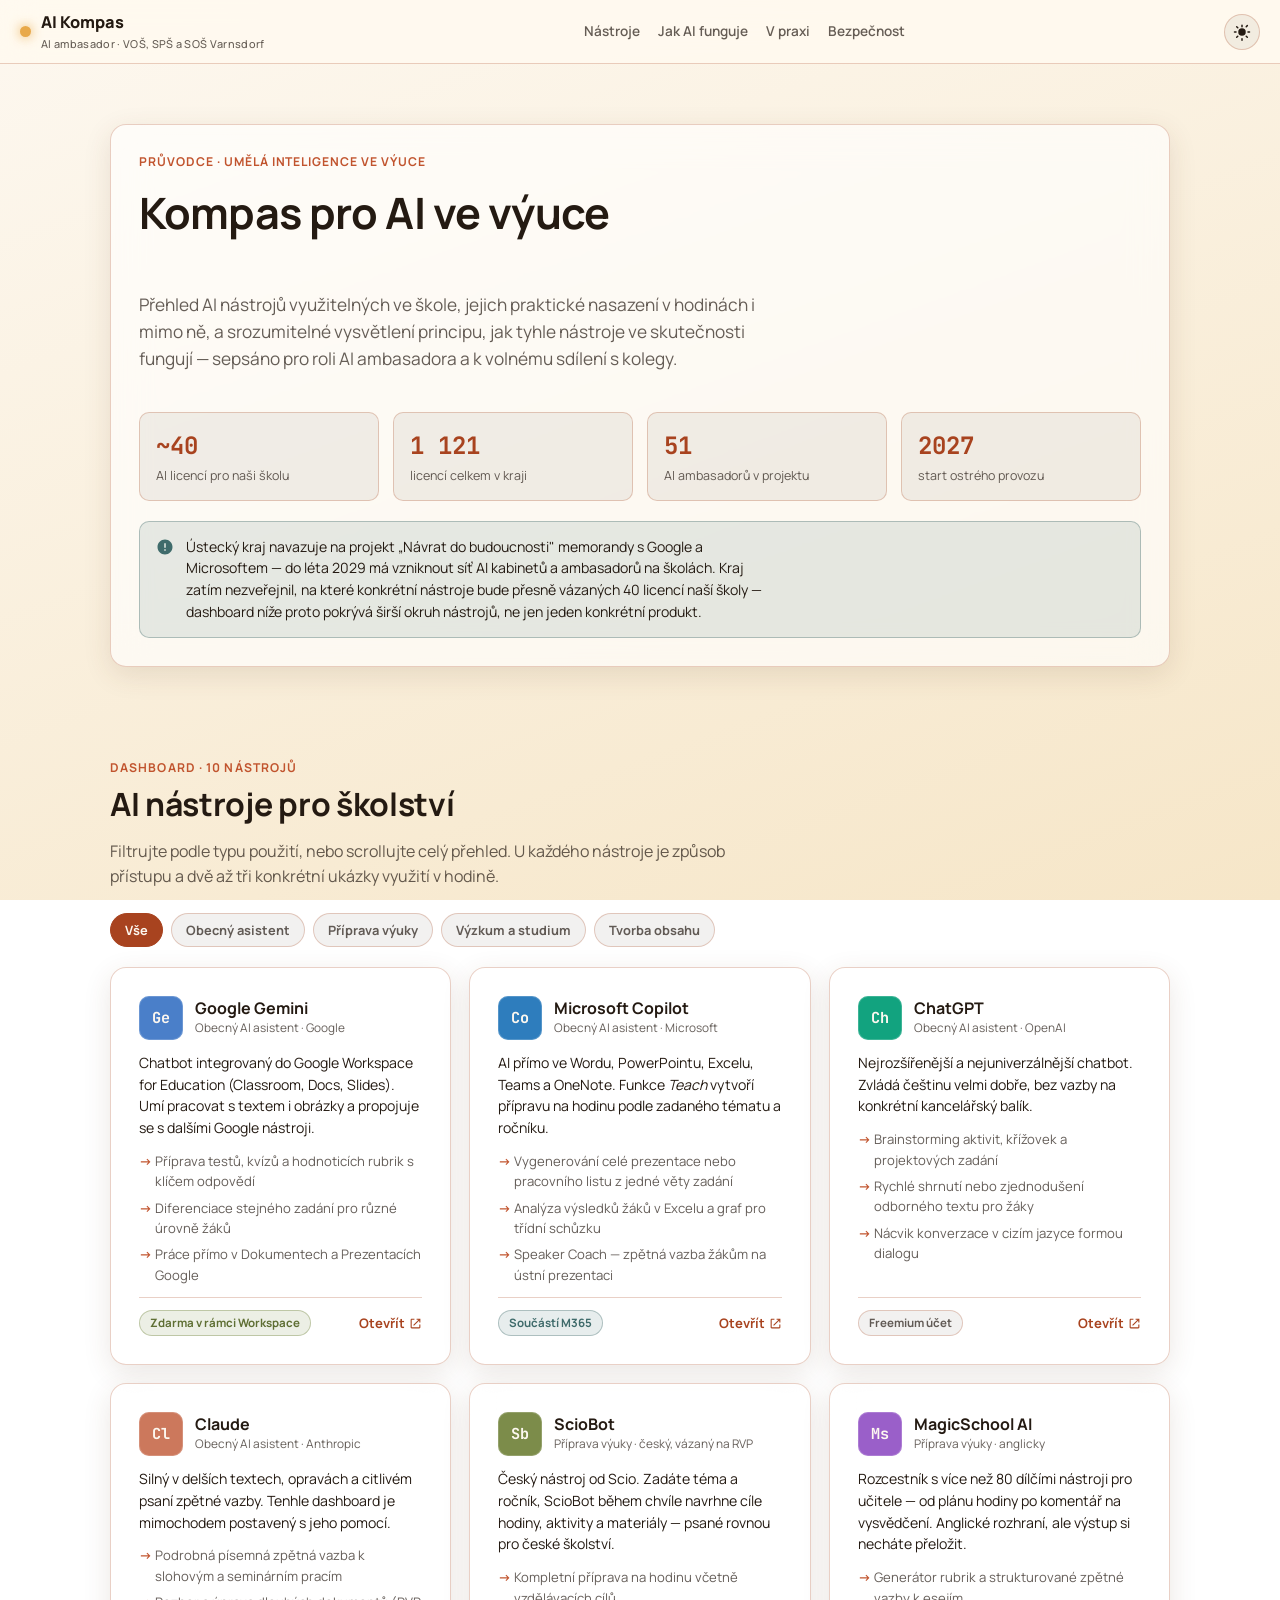
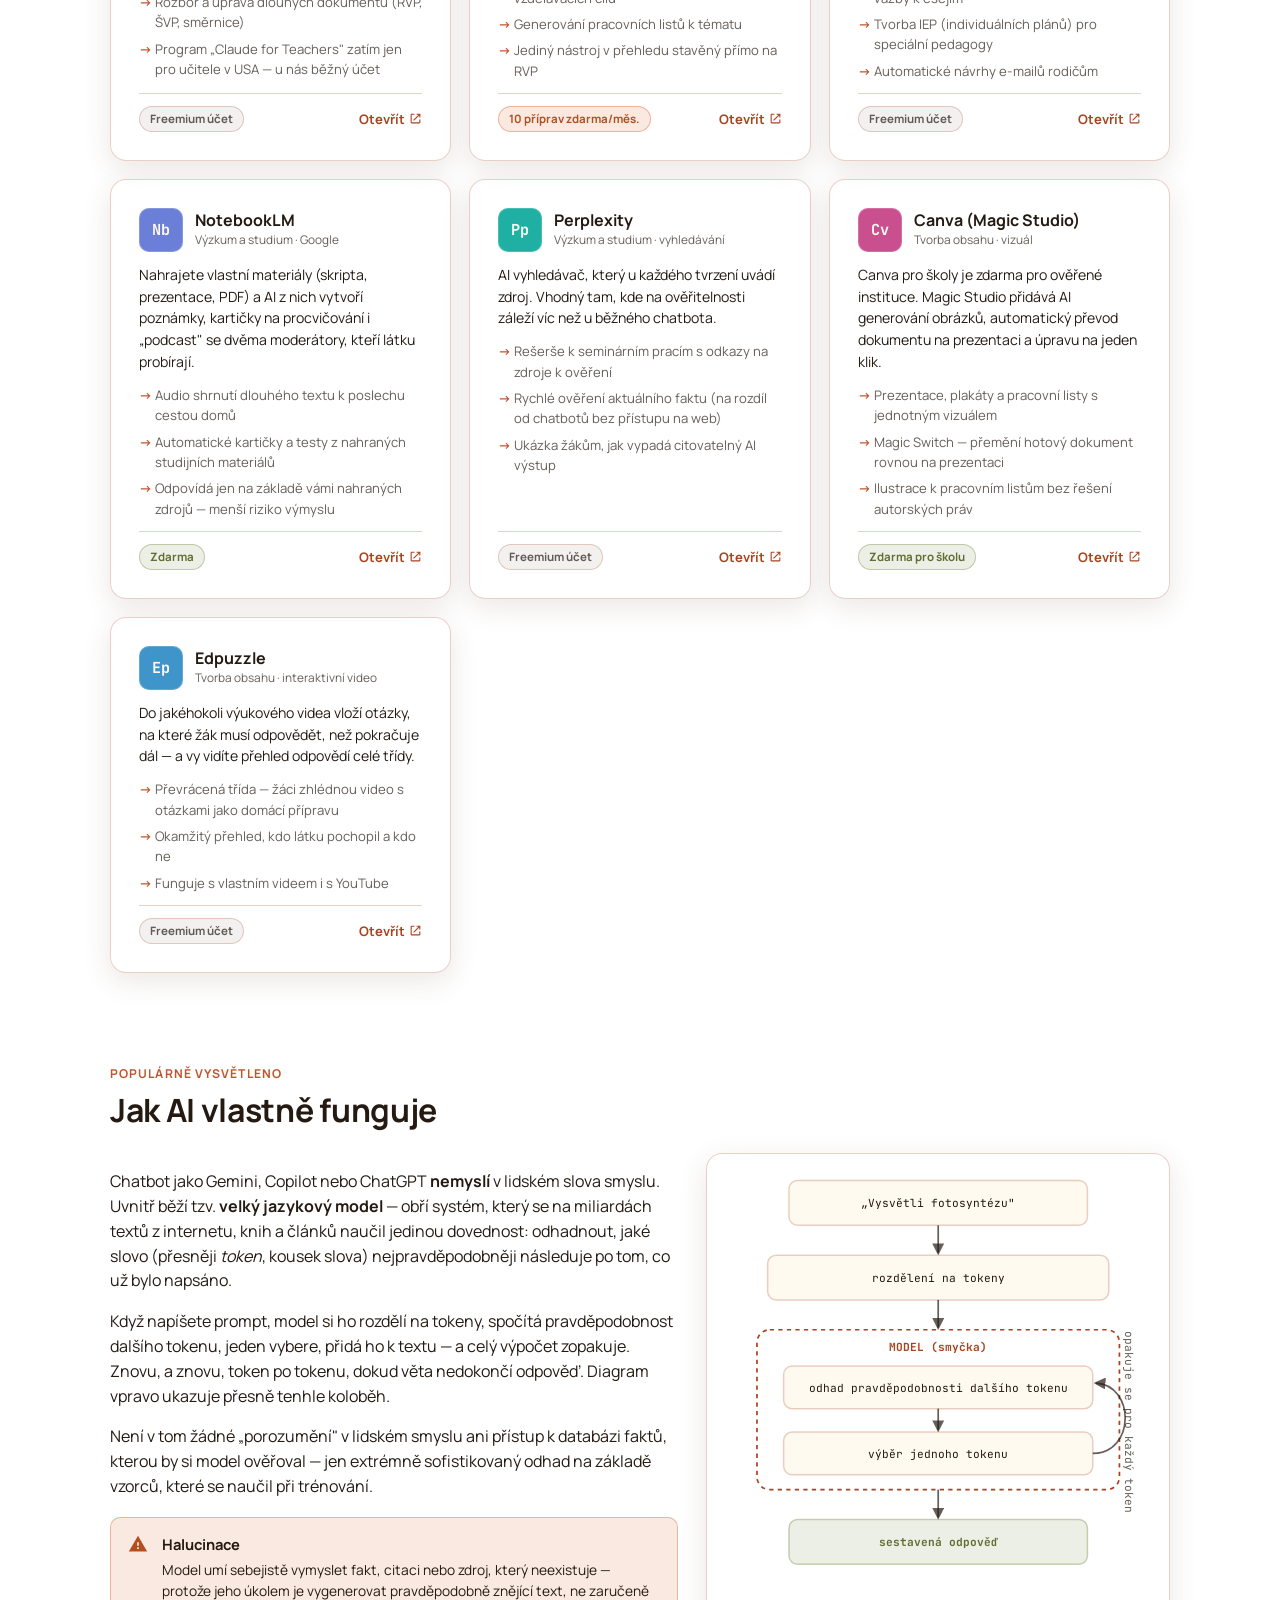
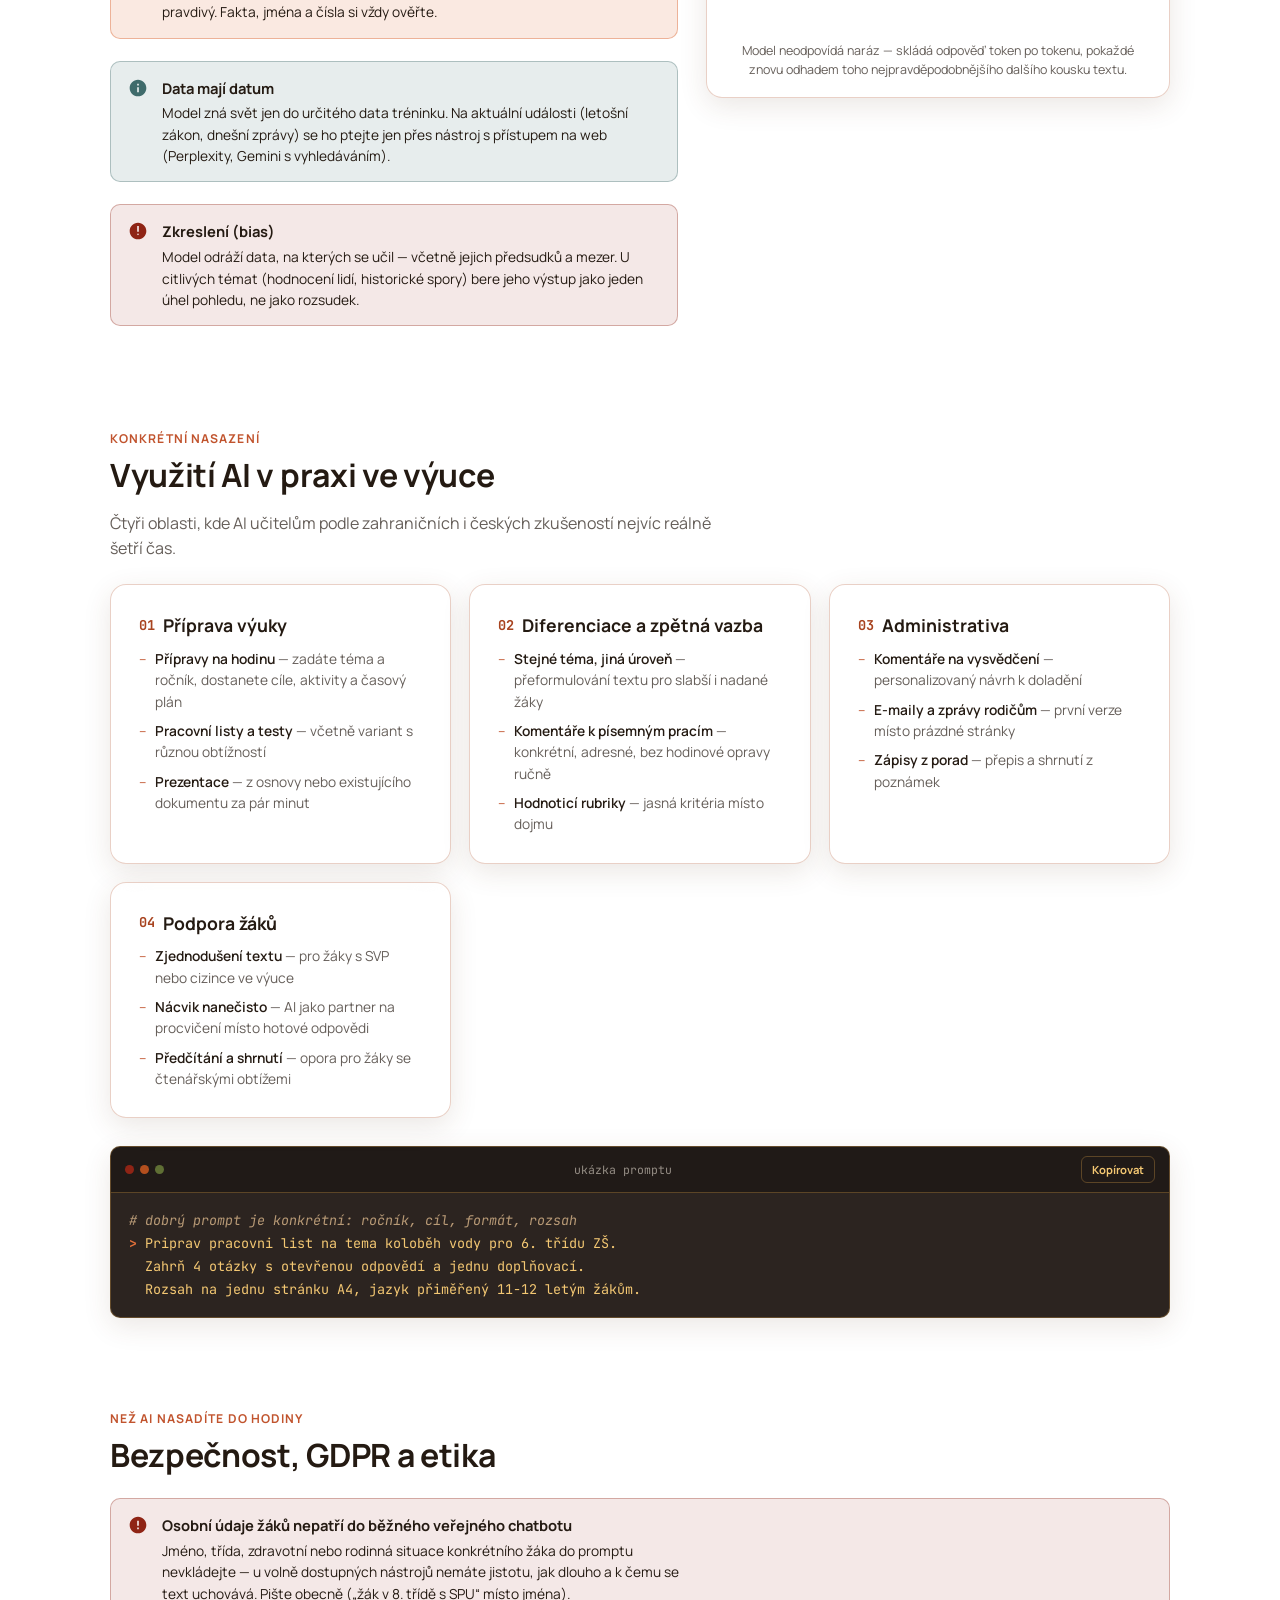
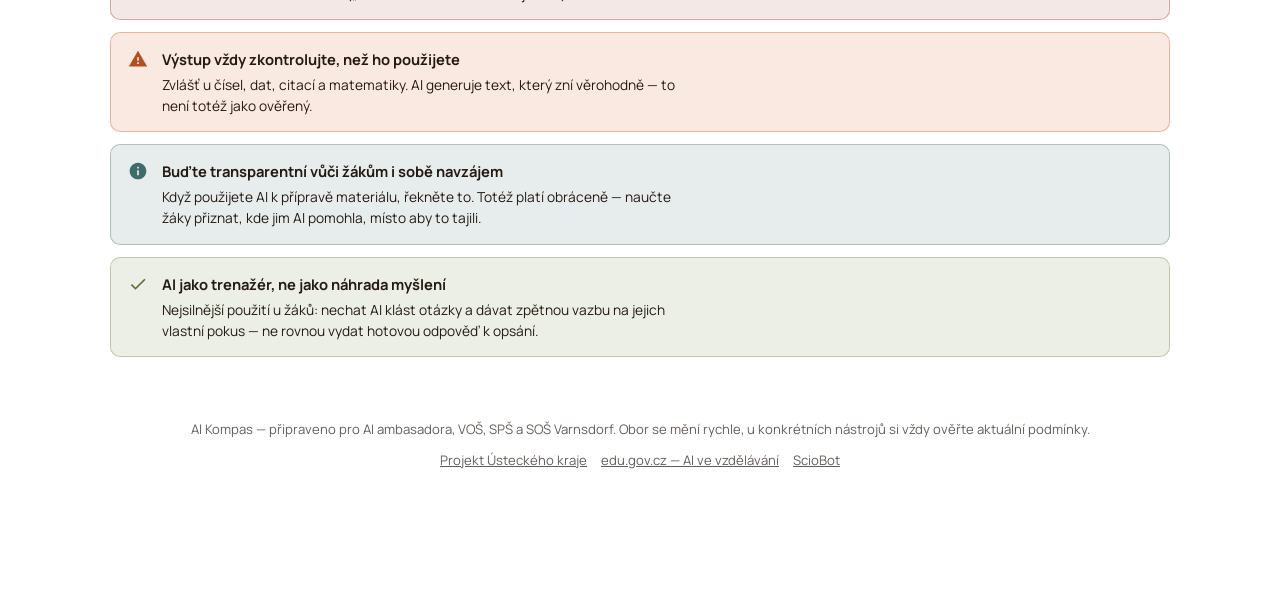
==== index.html @ 98c64bbb "Druhá verze" ====
<!DOCTYPE html>
<html lang="cs">
<head>
<meta charset="UTF-8">
<meta name="viewport" content="width=device-width, initial-scale=1.0, viewport-fit=cover">
<title>AI Kompas</title>
<link rel="preconnect" href="https://fonts.googleapis.com">
<link rel="preconnect" href="https://fonts.gstatic.com" crossorigin>
<link href="https://fonts.googleapis.com/css2?family=Manrope:wght@400;500;600;700;800&family=JetBrains+Mono:wght@400;500;600;700&display=swap" rel="stylesheet">
<style>
  /* ============ TOKENS ============ */
  :root {
    color-scheme: light;

    /* podzimní akcenty – stejné v obou režimech */
    --amber-1: #e8a94a;
    --amber-2: #f4c873;
    --rust-1: #c1542e;
    --rust-2: #e2703a;
    --moss-1: #7c8c4a;
    --moss-2: #9db35c;
    --maroon: #7a3428;

    /* světlý režim (výchozí) */
    --bg-top: #fdf8f0;
    --bg-bottom: #f6e6c8;
    --panel-bg: #ffffffa3;
    --panel-bg-solid: #fffaf0;
    --border-hover: #a8431f40;
    --text: #241a12;
    --muted: #241a12b3;
    --accent: #a8431f;
    --accent-soft: #c1542e;

    --success: #5f6f34;
    --info: #3f6b6b;
    --warning: #b34f1e;
    --danger: #8f2415;

    --success-bg: rgba(124,140,74,0.14); --success-border: rgba(124,140,74,0.4);
    --info-bg: rgba(63,107,107,0.12); --info-border: rgba(63,107,107,0.35);
    --warning-bg: rgba(217,98,43,0.14); --warning-border: rgba(217,98,43,0.4);
    --danger-bg: rgba(143,36,21,0.1); --danger-border: rgba(143,36,21,0.32);

    --button-primary-bg: #7a3f1e;
    --button-primary-hover-bg: #9a4f26;
    --button-secondary-bg: #24140a0f;
    --button-secondary-border: #a8431f40;

    --code-bg: #1b120e;
    --code-panel-bg: #1b120eeb;
    --code-text: #f4c873;
    --code-comment: #b89a76;
    --code-string: #b6d17f;
    --code-keyword: #f0885a;
    --code-border: #e8a94a4d;

    --font-ui: 'Manrope', sans-serif;
    --font-mono: 'JetBrains Mono', monospace;

    --r-sm: 6px; --r-md: 10px; --r-lg: 16px; --r-full: 9999px;
    --topbar-h: 64px;
    --shadow: 0 8px 28px rgba(90,60,30,0.12);
  }

  /* tmavý režim podle systému, dokud uživatel výslovně nezvolí světlý */
  @media (prefers-color-scheme: dark) {
    :root:not([data-theme="light"]) {
      color-scheme: dark;
      --bg-top: #1b120e; --bg-bottom: #3a2216;
      --panel-bg: #140d0973; --panel-bg-solid: #1f150f;
      --border-hover: #e8a94a40;
      --text: #f5ece0; --muted: #f5ece08c;
      --accent: #e8a94a; --accent-soft: #f4c873;

      --success: #9db35c; --info: #7fb3b3; --warning: #e2703a; --danger: #e0705c;
      --success-bg: rgba(157,179,92,0.15); --success-border: rgba(157,179,92,0.35);
      --info-bg: rgba(91,138,138,0.15); --info-border: rgba(91,138,138,0.35);
      --warning-bg: rgba(217,98,43,0.15); --warning-border: rgba(217,98,43,0.35);
      --danger-bg: rgba(179,49,28,0.15); --danger-border: rgba(179,49,28,0.35);

      --button-primary-bg: #7a3f1e; --button-primary-hover-bg: #9a4f26;
      --button-secondary-bg: #ffffff14; --button-secondary-border: #e8a94a40;

      --code-bg: #0d0906; --code-panel-bg: #0d0906cc;
      --code-text: #e8a94a; --code-comment: #8a6f52; --code-string: #9db35c;
      --code-keyword: #e2703a; --code-border: #e8a94a33;
      --shadow: 0 8px 32px rgba(13,9,6,0.5);
    }
  }

  /* ruční přepnutí vždy vyhraje nad systémem */
  :root[data-theme="dark"] {
    color-scheme: dark;
    --bg-top: #1b120e; --bg-bottom: #3a2216;
    --panel-bg: #140d0973; --panel-bg-solid: #1f150f;
    --border-hover: #e8a94a40;
    --text: #f5ece0; --muted: #f5ece08c;
    --accent: #e8a94a; --accent-soft: #f4c873;

    --success: #9db35c; --info: #7fb3b3; --warning: #e2703a; --danger: #e0705c;
    --success-bg: rgba(157,179,92,0.15); --success-border: rgba(157,179,92,0.35);
    --info-bg: rgba(91,138,138,0.15); --info-border: rgba(91,138,138,0.35);
    --warning-bg: rgba(217,98,43,0.15); --warning-border: rgba(217,98,43,0.35);
    --danger-bg: rgba(179,49,28,0.15); --danger-border: rgba(179,49,28,0.35);

    --button-primary-bg: #7a3f1e; --button-primary-hover-bg: #9a4f26;
    --button-secondary-bg: #ffffff14; --button-secondary-border: #e8a94a40;

    --code-bg: #0d0906; --code-panel-bg: #0d0906cc;
    --code-text: #e8a94a; --code-comment: #8a6f52; --code-string: #9db35c;
    --code-keyword: #e2703a; --code-border: #e8a94a33;
    --shadow: 0 8px 32px rgba(13,9,6,0.5);
  }
  :root[data-theme="light"] {
    color-scheme: light;
    --bg-top: #fdf8f0; --bg-bottom: #f6e6c8;
    --panel-bg: #ffffffa3; --panel-bg-solid: #fffaf0;
    --border-hover: #a8431f40;
    --text: #241a12; --muted: #241a12b3;
    --accent: #a8431f; --accent-soft: #c1542e;
    --success: #5f6f34; --info: #3f6b6b; --warning: #b34f1e; --danger: #8f2415;
    --success-bg: rgba(124,140,74,0.14); --success-border: rgba(124,140,74,0.4);
    --info-bg: rgba(63,107,107,0.12); --info-border: rgba(63,107,107,0.35);
    --warning-bg: rgba(217,98,43,0.14); --warning-border: rgba(217,98,43,0.4);
    --danger-bg: rgba(143,36,21,0.1); --danger-border: rgba(143,36,21,0.32);
    --button-secondary-bg: #24140a0f; --button-secondary-border: #a8431f40;
    --shadow: 0 8px 28px rgba(90,60,30,0.12);
  }

  /* ============ BASE ============ */
  * { box-sizing: border-box; }
  html { scroll-behavior: smooth; scroll-padding-top: calc(var(--topbar-h) + 14px); }
  body {
    margin: 0;
    font-family: var(--font-ui);
    color: var(--text);
    background: linear-gradient(160deg, var(--bg-top) 0%, var(--bg-bottom) 100%) fixed;
    line-height: 1.55;
    -webkit-font-smoothing: antialiased;
  }
  @media (prefers-reduced-motion: reduce) { html { scroll-behavior: auto; } * { transition: none !important; animation: none !important; } }

  a { color: var(--accent); }
  ::selection { background: var(--amber-1); color: #1b120e; }
  h1,h2,h3,h4,h5,h6 { font-family: var(--font-ui); margin: 0 0 0.5em; font-weight: 700; text-wrap: balance; }
  h1 { font-size: clamp(1.9rem, 1.5rem + 1.8vw, 2.7rem); letter-spacing: -0.02em; line-height: 1.15; }
  h2 { font-size: clamp(1.5rem, 1.3rem + 0.9vw, 2rem); letter-spacing: -0.01em; line-height: 1.2; }
  h3 { font-size: 1.3rem; font-weight: 600; line-height: 1.35; }
  h4 { font-size: 1.1rem; font-weight: 700; line-height: 1.4; }
  h6 { font-size: 0.76rem; font-weight: 700; letter-spacing: 0.09em; text-transform: uppercase; color: var(--accent-soft); margin-bottom: 0.6em; }
  p { color: var(--text); max-width: 66ch; }
  .muted { color: var(--muted); }
  .mono { font-family: var(--font-mono); }

  code, .inline-code {
    font-family: var(--font-mono); background: var(--button-secondary-bg);
    color: var(--accent); padding: 0.15em 0.45em; border-radius: 4px; font-size: 0.9em;
    border: 1px solid var(--border-hover);
  }

  /* ============ TOPBAR ============ */
  .topbar {
    position: sticky; top: env(safe-area-inset-top, 0px); z-index: 100;
    display: flex; align-items: center; justify-content: space-between; gap: 12px;
    height: var(--topbar-h); padding: 0 20px;
    background: var(--panel-bg-solid); background: color-mix(in srgb, var(--panel-bg-solid) 88%, transparent);
    backdrop-filter: blur(16px); -webkit-backdrop-filter: blur(16px);
    border-bottom: 1px solid var(--border-hover);
  }
  .brand { display: flex; align-items: center; gap: 10px; font-weight: 800; font-size: 1.02rem; white-space: nowrap; }
  .brand .dot { width: 11px; height: 11px; border-radius: 50%; background: var(--amber-1); box-shadow: 0 0 12px var(--amber-1); flex-shrink: 0; }
  .brand small { display: block; font-weight: 500; font-size: 0.68rem; color: var(--muted); letter-spacing: 0.03em; }
  .topbar nav { display: flex; gap: 18px; overflow-x: auto; scrollbar-width: none; }
  .topbar nav::-webkit-scrollbar { display: none; }
  .topbar nav a { color: var(--muted); text-decoration: none; font-size: 0.85rem; font-weight: 600; white-space: nowrap; transition: color .15s; }
  .topbar nav a:hover { color: var(--accent); }
  .topbar-right { display: flex; align-items: center; gap: 10px; flex-shrink: 0; }

  .theme-toggle {
    display: flex; align-items: center; justify-content: center;
    width: 36px; height: 36px; border-radius: var(--r-full);
    background: var(--button-secondary-bg); border: 1px solid var(--button-secondary-border);
    cursor: pointer; color: var(--text); flex-shrink: 0;
  }
  .theme-toggle:hover { background: var(--border-hover); }
  .theme-toggle svg { width: 18px; height: 18px; fill: currentColor; }
  .theme-toggle .icon-moon { display: none; }
  :root[data-theme="dark"] .theme-toggle .icon-sun { display: none; }
  :root[data-theme="dark"] .theme-toggle .icon-moon { display: block; }
  @media (prefers-color-scheme: dark) {
    :root:not([data-theme="light"]) .theme-toggle .icon-sun { display: none; }
    :root:not([data-theme="light"]) .theme-toggle .icon-moon { display: block; }
  }

  /* ============ LAYOUT ============ */
  .page { max-width: 1100px; margin: 0 auto; padding: 40px 20px 90px; }
  section { padding-top: 20px; margin-bottom: 72px; scroll-margin-top: calc(var(--topbar-h) + 14px); }
  section:last-of-type { margin-bottom: 32px; }
  .section-header { margin-bottom: 24px; max-width: 62ch; }

  .glass-panel {
    background: var(--panel-bg); backdrop-filter: blur(18px); -webkit-backdrop-filter: blur(18px);
    border: 1px solid var(--border-hover); border-radius: var(--r-lg);
    padding: 28px; box-shadow: var(--shadow);
  }
  @media (max-width: 560px) { .glass-panel { padding: 20px; } }

  /* ============ HERO ============ */
  .hero { display: flex; flex-direction: column; gap: 16px; }
  .hero .tagline { color: var(--accent-soft); font-weight: 700; letter-spacing: 0.08em; text-transform: uppercase; font-size: 0.76rem; }
  .hero p.lead { font-size: 1.08rem; color: var(--muted); max-width: 640px; }
  .stat-row { display: grid; grid-template-columns: repeat(auto-fit, minmax(150px, 1fr)); gap: 14px; margin-top: 6px; }
  .stat-tile { background: var(--button-secondary-bg); border: 1px solid var(--border-hover); border-radius: var(--r-md); padding: 14px 16px; }
  .stat-tile .num { font-family: var(--font-mono); font-weight: 700; font-size: 1.5rem; color: var(--accent); font-variant-numeric: tabular-nums; }
  .stat-tile .label { font-size: 0.78rem; color: var(--muted); margin-top: 2px; }
  .hero-note { display: flex; gap: 12px; align-items: flex-start; background: var(--info-bg); border: 1px solid var(--info-border); padding: 14px 16px; border-radius: var(--r-md); margin-top: 4px; }
  .hero-note svg { width: 18px; height: 18px; flex-shrink: 0; fill: var(--info); margin-top: 2px; }
  .hero-note p { margin: 0; font-size: 0.88rem; color: var(--text); }

  /* ============ BADGES / TAGS ============ */
  .badge {
    display: inline-flex; align-items: center; gap: 5px;
    font-size: 0.72rem; font-weight: 700; padding: 3px 10px;
    border-radius: var(--r-full); border: 1px solid transparent; white-space: nowrap;
  }
  .badge-success { background: var(--success-bg); color: var(--success); border-color: var(--success-border); }
  .badge-info { background: var(--info-bg); color: var(--info); border-color: var(--info-border); }
  .badge-warning { background: var(--warning-bg); color: var(--warning); border-color: var(--warning-border); }
  .badge-neutral { background: var(--button-secondary-bg); color: var(--muted); border-color: var(--border-hover); }

  /* ============ TOOL GRID ============ */
  .tool-grid { display: grid; grid-template-columns: repeat(auto-fill, minmax(270px, 1fr)); gap: 18px; }
  .tool-card { display: flex; flex-direction: column; gap: 12px; }
  .tool-head { display: flex; align-items: center; gap: 12px; }
  .tool-mark {
    width: 44px; height: 44px; border-radius: var(--r-md); flex-shrink: 0;
    display: flex; align-items: center; justify-content: center;
    font-family: var(--font-mono); font-weight: 700; font-size: 0.95rem; color: #fdf8f0;
    box-shadow: inset 0 0 0 1px rgba(255,255,255,0.18);
  }
  .tool-name-wrap { min-width: 0; }
  .tool-name { font-weight: 700; font-size: 1rem; line-height: 1.25; }
  .tool-cat { font-size: 0.74rem; color: var(--muted); margin-top: 1px; }
  .tool-desc { font-size: 0.88rem; color: var(--text); margin: 0; }
  .tool-uses { list-style: none; margin: 0; padding: 0; display: flex; flex-direction: column; gap: 6px; }
  .tool-uses li { font-size: 0.82rem; color: var(--muted); padding-left: 16px; position: relative; }
  .tool-uses li::before { content: "→"; position: absolute; left: 0; color: var(--accent-soft); font-weight: 700; }
  .tool-foot { display: flex; align-items: center; justify-content: space-between; gap: 10px; margin-top: auto; padding-top: 12px; border-top: 1px solid var(--border-hover); }
  .tool-link {
    font-size: 0.82rem; font-weight: 700; color: var(--accent); text-decoration: none;
    display: inline-flex; align-items: center; gap: 4px;
  }
  .tool-link:hover { text-decoration: underline; }
  .tool-link svg { width: 13px; height: 13px; fill: currentColor; }

  /* ============ FILTER CHIPS ============ */
  .filter-row { display: flex; flex-wrap: wrap; gap: 8px; margin-bottom: 20px; }
  .filter-chip {
    font-family: var(--font-ui); font-size: 0.8rem; font-weight: 700; cursor: pointer;
    padding: 7px 14px; border-radius: var(--r-full); border: 1px solid var(--border-hover);
    background: var(--button-secondary-bg); color: var(--muted);
  }
  .filter-chip[aria-pressed="true"] { background: var(--accent); border-color: var(--accent); color: #fdf8f0; }
  :root[data-theme="dark"] .filter-chip[aria-pressed="true"] { color: #1b120e; }
  @media (prefers-color-scheme: dark) { :root:not([data-theme="light"]) .filter-chip[aria-pressed="true"] { color: #1b120e; } }

  /* ============ PRINCIP AI ============ */
  .principle-grid { display: grid; grid-template-columns: 1.1fr 0.9fr; gap: 28px; align-items: start; }
  @media (max-width: 820px) { .principle-grid { grid-template-columns: 1fr; } }
  .principle-grid p { max-width: 62ch; }
  .diagram-figure { margin: 0; background: var(--panel-bg); border: 1px solid var(--border-hover); border-radius: var(--r-lg); padding: 18px; box-shadow: var(--shadow); }
  .diagram-figure svg { width: 100%; height: auto; display: block; }
  .diagram-figure figcaption { font-size: 0.78rem; color: var(--muted); margin-top: 10px; text-align: center; }
  .diagram-label { font-family: var(--font-mono); font-size: 10.5px; }
  .diagram-box { fill: var(--panel-bg-solid); stroke: var(--border-hover); stroke-width: 1.4; }
  .diagram-arrow { stroke: var(--muted); fill: none; stroke-width: 1.6; }
  .diagram-accent { stroke: var(--accent); fill: none; stroke-width: 2; }

  .limit-list { display: flex; flex-direction: column; gap: 10px; margin-top: 18px; }

  /* ============ ALERT / CALLOUT ============ */
  .alert-box { display: flex; gap: 14px; padding: 15px 17px; border-radius: var(--r-md); border: 1px solid; margin-bottom: 12px; }
  .alert-box svg { width: 20px; height: 20px; flex-shrink: 0; margin-top: 1px; }
  .alert-box .alert-title { font-weight: 700; margin-bottom: 3px; font-size: 0.92rem; }
  .alert-box p { margin: 0; font-size: 0.86rem; color: var(--text); }
  .alert-success { background: var(--success-bg); border-color: var(--success-border); }
  .alert-success svg { fill: var(--success); }
  .alert-warning { background: var(--warning-bg); border-color: var(--warning-border); }
  .alert-warning svg { fill: var(--warning); }
  .alert-danger { background: var(--danger-bg); border-color: var(--danger-border); }
  .alert-danger svg { fill: var(--danger); }
  .alert-info { background: var(--info-bg); border-color: var(--info-border); }
  .alert-info svg { fill: var(--info); }

  /* ============ PRAXE GRID ============ */
  .praxe-grid { display: grid; grid-template-columns: repeat(auto-fill, minmax(260px, 1fr)); gap: 18px; margin-bottom: 28px; }
  .praxe-card h4 { display: flex; align-items: center; gap: 8px; margin-bottom: 10px; }
  .praxe-card h4 .n { font-family: var(--font-mono); color: var(--accent); font-size: 0.85rem; }
  .praxe-card ul { margin: 0; padding: 0; list-style: none; display: flex; flex-direction: column; gap: 8px; }
  .praxe-card li { font-size: 0.86rem; color: var(--muted); padding-left: 16px; position: relative; }
  .praxe-card li::before { content: "–"; position: absolute; left: 0; color: var(--accent-soft); }
  .praxe-card li b { color: var(--text); font-weight: 600; }

  /* ============ CODE / TERMINAL (prompt ukázka) ============ */
  .code-window { background: var(--code-panel-bg); border: 1px solid var(--code-border); border-radius: var(--r-md); overflow: hidden; box-shadow: var(--shadow); }
  .code-window-header { display: flex; align-items: center; justify-content: space-between; padding: 9px 14px; background: rgba(0,0,0,0.28); border-bottom: 1px solid var(--code-border); }
  .code-dots { display: flex; gap: 6px; }
  .code-dots span { width: 9px; height: 9px; border-radius: 50%; display: block; }
  .code-dots span:nth-child(1) { background: var(--danger); }
  .code-dots span:nth-child(2) { background: var(--warning); }
  .code-dots span:nth-child(3) { background: var(--success); }
  .code-filename { font-family: var(--font-mono); font-size: 0.72rem; color: #f5ece08c; }
  .copy-btn { font-family: var(--font-ui); font-size: 0.7rem; font-weight: 700; background: transparent; border: 1px solid var(--code-border); color: var(--amber-2); padding: 5px 10px; border-radius: var(--r-sm); cursor: pointer; }
  .copy-btn:hover { background: #e8a94a1a; }
  .code-window pre { margin: 0; padding: 16px 18px; overflow-x: auto; font-family: var(--font-mono); font-size: 0.84rem; line-height: 1.7; color: var(--code-text); white-space: pre-wrap; }
  .prompt-sign { color: var(--rust-2); font-weight: 700; }
  .c-comment { color: var(--code-comment); font-style: italic; }

  /* ============ FOOTER ============ */
  footer { text-align: center; padding: 30px 20px 50px; color: var(--muted); font-size: 0.82rem; }
  footer a { color: var(--muted); }
  footer .foot-links { display: flex; flex-wrap: wrap; gap: 6px 14px; justify-content: center; margin-top: 10px; }

  a:focus-visible, button:focus-visible, .filter-chip:focus-visible { outline: 2px solid var(--accent); outline-offset: 2px; }
</style>

</head>
<body>
<div class="topbar">
  <div class="brand">
    <span class="dot"></span>
    <span>AI Kompas<br><small>AI ambasador · VOŠ, SPŠ a SOŠ Varnsdorf</small></span>
  </div>
  <nav>
    <a href="#nastroje">Nástroje</a>
    <a href="#princip">Jak AI funguje</a>
    <a href="#praxe">V praxi</a>
    <a href="#bezpecnost">Bezpečnost</a>
  </nav>
  <div class="topbar-right">
    <button class="theme-toggle" id="theme-toggle" type="button" aria-label="Přepnout světlý a tmavý režim">
      <svg class="icon-sun" viewBox="0 0 24 24"><path d="M12 17a5 5 0 100-10 5 5 0 000 10zm0-15a1 1 0 011 1v2a1 1 0 11-2 0V3a1 1 0 011-1zm0 18a1 1 0 011 1v2a1 1 0 11-2 0v-2a1 1 0 011-1zM4.22 4.22a1 1 0 011.42 0l1.41 1.41A1 1 0 115.64 7.05L4.22 5.64a1 1 0 010-1.42zm12.73 12.73a1 1 0 011.41 0l1.42 1.41a1 1 0 11-1.42 1.42l-1.41-1.42a1 1 0 010-1.41zM1 12a1 1 0 011-1h2a1 1 0 110 2H2a1 1 0 01-1-1zm18 0a1 1 0 011-1h2a1 1 0 110 2h-2a1 1 0 01-1-1zM4.22 19.78a1 1 0 010-1.41l1.41-1.42a1 1 0 111.42 1.42l-1.42 1.41a1 1 0 01-1.41 0zM16.95 5.64a1 1 0 010-1.42l1.41-1.41a1 1 0 111.42 1.41l-1.42 1.42a1 1 0 01-1.41 0z"/></svg>
      <svg class="icon-moon" viewBox="0 0 24 24"><path d="M21.64 13a1 1 0 00-1.05-.14 8.05 8.05 0 01-3.37.73 8.15 8.15 0 01-8.14-8.14c0-1.2.27-2.35.73-3.37A1 1 0 008.6.14a10.14 10.14 0 1013.23 13.23 1 1 0 00-.19-.37z"/></svg>
    </button>
  </div>
</div>

<div class="page">

  <section id="uvod">
    <div class="glass-panel hero">
      <div class="tagline">Průvodce · Umělá inteligence ve výuce</div>
      <h1>Kompas pro AI ve výuce</h1>
      <p class="lead">Přehled AI nástrojů využitelných ve škole, jejich praktické nasazení v hodinách i mimo ně, a srozumitelné vysvětlení principu, jak tyhle nástroje ve skutečnosti fungují — sepsáno pro roli AI ambasadora a k volnému sdílení s kolegy.</p>

      <div class="stat-row">
        <div class="stat-tile"><div class="num">~40</div><div class="label">AI licencí pro naši školu</div></div>
        <div class="stat-tile"><div class="num">1&nbsp;121</div><div class="label">licencí celkem v kraji</div></div>
        <div class="stat-tile"><div class="num">51</div><div class="label">AI ambasadorů v projektu</div></div>
        <div class="stat-tile"><div class="num">2027</div><div class="label">start ostrého provozu</div></div>
      </div>

      <div class="hero-note">
        <svg viewBox="0 0 24 24"><path d="M12 2C6.48 2 2 6.48 2 12s4.48 10 10 10 10-4.48 10-10S17.52 2 12 2zm1 15h-2v-2h2v2zm0-4h-2V7h2v6z"/></svg>
        <p>Ústecký kraj navazuje na projekt „Návrat do budoucnosti" memorandy s Google a Microsoftem — do léta 2029 má vzniknout síť AI kabinetů a ambasadorů na školách. Kraj zatím nezveřejnil, na které konkrétní nástroje bude přesně vázaných 40 licencí naší školy — dashboard níže proto pokrývá širší okruh nástrojů, ne jen jeden konkrétní produkt.</p>
      </div>
    </div>
  </section>

  <section id="nastroje">
    <div class="section-header">
      <h6>Dashboard · 10 nástrojů</h6>
      <h2>AI nástroje pro školství</h2>
      <p class="muted">Filtrujte podle typu použití, nebo scrollujte celý přehled. U každého nástroje je způsob přístupu a dvě až tři konkrétní ukázky využití v hodině.</p>
    </div>

    <div class="filter-row" id="filter-row" role="group" aria-label="Filtrovat nástroje podle kategorie">
      <button class="filter-chip" type="button" data-filter="vse" aria-pressed="true">Vše</button>
      <button class="filter-chip" type="button" data-filter="asistent" aria-pressed="false">Obecný asistent</button>
      <button class="filter-chip" type="button" data-filter="vyuka" aria-pressed="false">Příprava výuky</button>
      <button class="filter-chip" type="button" data-filter="studium" aria-pressed="false">Výzkum a studium</button>
      <button class="filter-chip" type="button" data-filter="obsah" aria-pressed="false">Tvorba obsahu</button>
    </div>

    <div class="tool-grid" id="tool-grid">

      <div class="glass-panel tool-card" data-cat="asistent">
        <div class="tool-head">
          <div class="tool-mark" style="background:#4a7fc9;">Ge</div>
          <div class="tool-name-wrap">
            <div class="tool-name">Google Gemini</div>
            <div class="tool-cat">Obecný AI asistent · Google</div>
          </div>
        </div>
        <p class="tool-desc">Chatbot integrovaný do Google Workspace for Education (Classroom, Docs, Slides). Umí pracovat s textem i obrázky a propojuje se s dalšími Google nástroji.</p>
        <ul class="tool-uses">
          <li>Příprava testů, kvízů a hodnoticích rubrik s klíčem odpovědí</li>
          <li>Diferenciace stejného zadání pro různé úrovně žáků</li>
          <li>Práce přímo v Dokumentech a Prezentacích Google</li>
        </ul>
        <div class="tool-foot">
          <span class="badge badge-success">Zdarma v rámci Workspace</span>
          <a class="tool-link" href="https://edu.google.com/ai/gemini-for-education/" target="_blank" rel="noopener">Otevřít <svg viewBox="0 0 24 24"><path d="M14 3v2h3.59l-9.83 9.83 1.41 1.41L19 6.41V10h2V3h-7zM5 5h5V3H5c-1.1 0-2 .9-2 2v14c0 1.1.9 2 2 2h14c1.1 0 2-.9 2-2v-5h-2v5H5V5z"/></svg></a>
        </div>
      </div>

      <div class="glass-panel tool-card" data-cat="asistent">
        <div class="tool-head">
          <div class="tool-mark" style="background:#2e7dbd;">Co</div>
          <div class="tool-name-wrap">
            <div class="tool-name">Microsoft Copilot</div>
            <div class="tool-cat">Obecný AI asistent · Microsoft</div>
          </div>
        </div>
        <p class="tool-desc">AI přímo ve Wordu, PowerPointu, Excelu, Teams a OneNote. Funkce <em>Teach</em> vytvoří přípravu na hodinu podle zadaného tématu a ročníku.</p>
        <ul class="tool-uses">
          <li>Vygenerování celé prezentace nebo pracovního listu z jedné věty zadání</li>
          <li>Analýza výsledků žáků v Excelu a graf pro třídní schůzku</li>
          <li>Speaker Coach — zpětná vazba žákům na ústní prezentaci</li>
        </ul>
        <div class="tool-foot">
          <span class="badge badge-info">Součástí M365</span>
          <a class="tool-link" href="https://www.microsoft.com/cs-cz/education" target="_blank" rel="noopener">Otevřít <svg viewBox="0 0 24 24"><path d="M14 3v2h3.59l-9.83 9.83 1.41 1.41L19 6.41V10h2V3h-7zM5 5h5V3H5c-1.1 0-2 .9-2 2v14c0 1.1.9 2 2 2h14c1.1 0 2-.9 2-2v-5h-2v5H5V5z"/></svg></a>
        </div>
      </div>

      <div class="glass-panel tool-card" data-cat="asistent">
        <div class="tool-head">
          <div class="tool-mark" style="background:#12a37f;">Ch</div>
          <div class="tool-name-wrap">
            <div class="tool-name">ChatGPT</div>
            <div class="tool-cat">Obecný AI asistent · OpenAI</div>
          </div>
        </div>
        <p class="tool-desc">Nejrozšířenější a nejuniverzálnější chatbot. Zvládá češtinu velmi dobře, bez vazby na konkrétní kancelářský balík.</p>
        <ul class="tool-uses">
          <li>Brainstorming aktivit, křížovek a projektových zadání</li>
          <li>Rychlé shrnutí nebo zjednodušení odborného textu pro žáky</li>
          <li>Nácvik konverzace v cizím jazyce formou dialogu</li>
        </ul>
        <div class="tool-foot">
          <span class="badge badge-neutral">Freemium účet</span>
          <a class="tool-link" href="https://chatgpt.com" target="_blank" rel="noopener">Otevřít <svg viewBox="0 0 24 24"><path d="M14 3v2h3.59l-9.83 9.83 1.41 1.41L19 6.41V10h2V3h-7zM5 5h5V3H5c-1.1 0-2 .9-2 2v14c0 1.1.9 2 2 2h14c1.1 0 2-.9 2-2v-5h-2v5H5V5z"/></svg></a>
        </div>
      </div>

      <div class="glass-panel tool-card" data-cat="asistent">
        <div class="tool-head">
          <div class="tool-mark" style="background:#cc785c;">Cl</div>
          <div class="tool-name-wrap">
            <div class="tool-name">Claude</div>
            <div class="tool-cat">Obecný AI asistent · Anthropic</div>
          </div>
        </div>
        <p class="tool-desc">Silný v delších textech, opravách a citlivém psaní zpětné vazby. Tenhle dashboard je mimochodem postavený s jeho pomocí.</p>
        <ul class="tool-uses">
          <li>Podrobná písemná zpětná vazba k slohovým a seminárním pracím</li>
          <li>Rozbor a úprava dlouhých dokumentů (RVP, ŠVP, směrnice)</li>
          <li>Program „Claude for Teachers" zatím jen pro učitele v USA — u nás běžný účet</li>
        </ul>
        <div class="tool-foot">
          <span class="badge badge-neutral">Freemium účet</span>
          <a class="tool-link" href="https://claude.ai" target="_blank" rel="noopener">Otevřít <svg viewBox="0 0 24 24"><path d="M14 3v2h3.59l-9.83 9.83 1.41 1.41L19 6.41V10h2V3h-7zM5 5h5V3H5c-1.1 0-2 .9-2 2v14c0 1.1.9 2 2 2h14c1.1 0 2-.9 2-2v-5h-2v5H5V5z"/></svg></a>
        </div>
      </div>

      <div class="glass-panel tool-card" data-cat="vyuka">
        <div class="tool-head">
          <div class="tool-mark" style="background:#7c8c4a;">Sb</div>
          <div class="tool-name-wrap">
            <div class="tool-name">ScioBot</div>
            <div class="tool-cat">Příprava výuky · český, vázaný na RVP</div>
          </div>
        </div>
        <p class="tool-desc">Český nástroj od Scio. Zadáte téma a ročník, ScioBot během chvíle navrhne cíle hodiny, aktivity a materiály — psané rovnou pro české školství.</p>
        <ul class="tool-uses">
          <li>Kompletní příprava na hodinu včetně vzdělávacích cílů</li>
          <li>Generování pracovních listů k tématu</li>
          <li>Jediný nástroj v přehledu stavěný přímo na RVP</li>
        </ul>
        <div class="tool-foot">
          <span class="badge badge-warning">10 příprav zdarma/měs.</span>
          <a class="tool-link" href="https://www.sciobot.cz" target="_blank" rel="noopener">Otevřít <svg viewBox="0 0 24 24"><path d="M14 3v2h3.59l-9.83 9.83 1.41 1.41L19 6.41V10h2V3h-7zM5 5h5V3H5c-1.1 0-2 .9-2 2v14c0 1.1.9 2 2 2h14c1.1 0 2-.9 2-2v-5h-2v5H5V5z"/></svg></a>
        </div>
      </div>

      <div class="glass-panel tool-card" data-cat="vyuka">
        <div class="tool-head">
          <div class="tool-mark" style="background:#9a5fc9;">Ms</div>
          <div class="tool-name-wrap">
            <div class="tool-name">MagicSchool AI</div>
            <div class="tool-cat">Příprava výuky · anglicky</div>
          </div>
        </div>
        <p class="tool-desc">Rozcestník s více než 80 dílčími nástroji pro učitele — od plánu hodiny po komentář na vysvědčení. Anglické rozhraní, ale výstup si necháte přeložit.</p>
        <ul class="tool-uses">
          <li>Generátor rubrik a strukturované zpětné vazby k esejím</li>
          <li>Tvorba IEP (individuálních plánů) pro speciální pedagogy</li>
          <li>Automatické návrhy e-mailů rodičům</li>
        </ul>
        <div class="tool-foot">
          <span class="badge badge-neutral">Freemium účet</span>
          <a class="tool-link" href="https://www.magicschool.ai" target="_blank" rel="noopener">Otevřít <svg viewBox="0 0 24 24"><path d="M14 3v2h3.59l-9.83 9.83 1.41 1.41L19 6.41V10h2V3h-7zM5 5h5V3H5c-1.1 0-2 .9-2 2v14c0 1.1.9 2 2 2h14c1.1 0 2-.9 2-2v-5h-2v5H5V5z"/></svg></a>
        </div>
      </div>

      <div class="glass-panel tool-card" data-cat="studium">
        <div class="tool-head">
          <div class="tool-mark" style="background:#6b7fd8;">Nb</div>
          <div class="tool-name-wrap">
            <div class="tool-name">NotebookLM</div>
            <div class="tool-cat">Výzkum a studium · Google</div>
          </div>
        </div>
        <p class="tool-desc">Nahrajete vlastní materiály (skripta, prezentace, PDF) a AI z nich vytvoří poznámky, kartičky na procvičování i „podcast" se dvěma moderátory, kteří látku probírají.</p>
        <ul class="tool-uses">
          <li>Audio shrnutí dlouhého textu k poslechu cestou domů</li>
          <li>Automatické kartičky a testy z nahraných studijních materiálů</li>
          <li>Odpovídá jen na základě vámi nahraných zdrojů — menší riziko výmyslu</li>
        </ul>
        <div class="tool-foot">
          <span class="badge badge-success">Zdarma</span>
          <a class="tool-link" href="https://notebooklm.google" target="_blank" rel="noopener">Otevřít <svg viewBox="0 0 24 24"><path d="M14 3v2h3.59l-9.83 9.83 1.41 1.41L19 6.41V10h2V3h-7zM5 5h5V3H5c-1.1 0-2 .9-2 2v14c0 1.1.9 2 2 2h14c1.1 0 2-.9 2-2v-5h-2v5H5V5z"/></svg></a>
        </div>
      </div>

      <div class="glass-panel tool-card" data-cat="studium">
        <div class="tool-head">
          <div class="tool-mark" style="background:#1fb0a3;">Pp</div>
          <div class="tool-name-wrap">
            <div class="tool-name">Perplexity</div>
            <div class="tool-cat">Výzkum a studium · vyhledávání</div>
          </div>
        </div>
        <p class="tool-desc">AI vyhledávač, který u každého tvrzení uvádí zdroj. Vhodný tam, kde na ověřitelnosti záleží víc než u běžného chatbota.</p>
        <ul class="tool-uses">
          <li>Rešerše k seminárním pracím s odkazy na zdroje k ověření</li>
          <li>Rychlé ověření aktuálního faktu (na rozdíl od chatbotů bez přístupu na web)</li>
          <li>Ukázka žákům, jak vypadá citovatelný AI výstup</li>
        </ul>
        <div class="tool-foot">
          <span class="badge badge-neutral">Freemium účet</span>
          <a class="tool-link" href="https://www.perplexity.ai" target="_blank" rel="noopener">Otevřít <svg viewBox="0 0 24 24"><path d="M14 3v2h3.59l-9.83 9.83 1.41 1.41L19 6.41V10h2V3h-7zM5 5h5V3H5c-1.1 0-2 .9-2 2v14c0 1.1.9 2 2 2h14c1.1 0 2-.9 2-2v-5h-2v5H5V5z"/></svg></a>
        </div>
      </div>

      <div class="glass-panel tool-card" data-cat="obsah">
        <div class="tool-head">
          <div class="tool-mark" style="background:#c94f8f;">Cv</div>
          <div class="tool-name-wrap">
            <div class="tool-name">Canva (Magic Studio)</div>
            <div class="tool-cat">Tvorba obsahu · vizuál</div>
          </div>
        </div>
        <p class="tool-desc">Canva pro školy je zdarma pro ověřené instituce. Magic Studio přidává AI generování obrázků, automatický převod dokumentu na prezentaci a úpravu na jeden klik.</p>
        <ul class="tool-uses">
          <li>Prezentace, plakáty a pracovní listy s jednotným vizuálem</li>
          <li>Magic Switch — přemění hotový dokument rovnou na prezentaci</li>
          <li>Ilustrace k pracovním listům bez řešení autorských práv</li>
        </ul>
        <div class="tool-foot">
          <span class="badge badge-success">Zdarma pro školu</span>
          <a class="tool-link" href="https://www.canva.com/ai-for-teachers/" target="_blank" rel="noopener">Otevřít <svg viewBox="0 0 24 24"><path d="M14 3v2h3.59l-9.83 9.83 1.41 1.41L19 6.41V10h2V3h-7zM5 5h5V3H5c-1.1 0-2 .9-2 2v14c0 1.1.9 2 2 2h14c1.1 0 2-.9 2-2v-5h-2v5H5V5z"/></svg></a>
        </div>
      </div>

      <div class="glass-panel tool-card" data-cat="obsah">
        <div class="tool-head">
          <div class="tool-mark" style="background:#3f95c9;">Ep</div>
          <div class="tool-name-wrap">
            <div class="tool-name">Edpuzzle</div>
            <div class="tool-cat">Tvorba obsahu · interaktivní video</div>
          </div>
        </div>
        <p class="tool-desc">Do jakéhokoli výukového videa vloží otázky, na které žák musí odpovědět, než pokračuje dál — a vy vidíte přehled odpovědí celé třídy.</p>
        <ul class="tool-uses">
          <li>Převrácená třída — žáci zhlédnou video s otázkami jako domácí přípravu</li>
          <li>Okamžitý přehled, kdo látku pochopil a kdo ne</li>
          <li>Funguje s vlastním videem i s YouTube</li>
        </ul>
        <div class="tool-foot">
          <span class="badge badge-neutral">Freemium účet</span>
          <a class="tool-link" href="https://edpuzzle.com" target="_blank" rel="noopener">Otevřít <svg viewBox="0 0 24 24"><path d="M14 3v2h3.59l-9.83 9.83 1.41 1.41L19 6.41V10h2V3h-7zM5 5h5V3H5c-1.1 0-2 .9-2 2v14c0 1.1.9 2 2 2h14c1.1 0 2-.9 2-2v-5h-2v5H5V5z"/></svg></a>
        </div>
      </div>

    </div>
  </section>

  <section id="princip">
    <div class="section-header">
      <h6>Populárně vysvětleno</h6>
      <h2>Jak AI vlastně funguje</h2>
    </div>
    <div class="principle-grid">
      <div>
        <p>Chatbot jako Gemini, Copilot nebo ChatGPT <strong>nemyslí</strong> v lidském slova smyslu. Uvnitř běží tzv. <strong>velký jazykový model</strong> — obří systém, který se na miliardách textů z internetu, knih a článků naučil jedinou dovednost: odhadnout, jaké slovo (přesněji <em>token</em>, kousek slova) nejpravděpodobněji následuje po tom, co už bylo napsáno.</p>
        <p>Když napíšete prompt, model si ho rozdělí na tokeny, spočítá pravděpodobnost dalšího tokenu, jeden vybere, přidá ho k textu — a celý výpočet zopakuje. Znovu, a znovu, token po tokenu, dokud věta nedokončí odpověď. Diagram vpravo ukazuje přesně tenhle koloběh.</p>
        <p>Není v tom žádné „porozumění" v lidském smyslu ani přístup k databázi faktů, kterou by si model ověřoval — jen extrémně sofistikovaný odhad na základě vzorců, které se naučil při trénování.</p>

        <div class="limit-list">
          <div class="alert-box alert-warning">
            <svg viewBox="0 0 24 24"><path d="M1 21h22L12 2 1 21zm12-3h-2v-2h2v2zm0-4h-2v-4h2v4z"/></svg>
            <div><div class="alert-title">Halucinace</div><p>Model umí sebejistě vymyslet fakt, citaci nebo zdroj, který neexistuje — protože jeho úkolem je vygenerovat pravděpodobně znějící text, ne zaručeně pravdivý. Fakta, jména a čísla si vždy ověřte.</p></div>
          </div>
          <div class="alert-box alert-info">
            <svg viewBox="0 0 24 24"><path d="M11 7h2v2h-2zm0 4h2v6h-2zm1-9C6.48 2 2 6.48 2 12s4.48 10 10 10 10-4.48 10-10S17.52 2 12 2z"/></svg>
            <div><div class="alert-title">Data mají datum</div><p>Model zná svět jen do určitého data tréninku. Na aktuální události (letošní zákon, dnešní zprávy) se ho ptejte jen přes nástroj s přístupem na web (Perplexity, Gemini s vyhledáváním).</p></div>
          </div>
          <div class="alert-box alert-danger">
            <svg viewBox="0 0 24 24"><path d="M12 2C6.48 2 2 6.48 2 12s4.48 10 10 10 10-4.48 10-10S17.52 2 12 2zm0 15c-.55 0-1-.45-1-1s.45-1 1-1 1 .45 1 1-.45 1-1 1zm1-4h-2V6h2v7z"/></svg>
            <div><div class="alert-title">Zkreslení (bias)</div><p>Model odráží data, na kterých se učil — včetně jejich předsudků a mezer. U citlivých témat (hodnocení lidí, historické spory) bere jeho výstup jako jeden úhel pohledu, ne jako rozsudek.</p></div>
          </div>
        </div>
      </div>

      <figure class="diagram-figure">
        <svg viewBox="0 0 400 430" role="img" aria-label="Diagram: text se rozdělí na tokeny, model odhadne pravděpodobnost dalšího tokenu, vybere jeden, přidá ho k textu a smyčka se opakuje, dokud nevznikne celá odpověď.">
          <rect class="diagram-box" x="60" y="8" width="280" height="42" rx="8"/>
          <text class="diagram-label" x="200" y="33" text-anchor="middle" fill="var(--text)">„Vysvětli fotosyntézu"</text>

          <line class="diagram-arrow" x1="200" y1="50" x2="200" y2="76" marker-end="url(#arr)"/>

          <rect class="diagram-box" x="40" y="78" width="320" height="42" rx="8"/>
          <text class="diagram-label" x="200" y="103" text-anchor="middle" fill="var(--text)">rozdělení na tokeny</text>

          <line class="diagram-arrow" x1="200" y1="120" x2="200" y2="146" marker-end="url(#arr)"/>

          <rect x="30" y="148" width="340" height="150" rx="12" fill="none" stroke="var(--accent)" stroke-width="1.6" stroke-dasharray="4 4"/>
          <text class="diagram-label" x="200" y="168" text-anchor="middle" fill="var(--accent)" font-weight="700">MODEL (smyčka)</text>

          <rect class="diagram-box" x="55" y="182" width="290" height="40" rx="8"/>
          <text class="diagram-label" x="200" y="206" text-anchor="middle" fill="var(--text)">odhad pravděpodobnosti dalšího tokenu</text>

          <line class="diagram-arrow" x1="200" y1="222" x2="200" y2="242" marker-end="url(#arr)"/>

          <rect class="diagram-box" x="55" y="244" width="290" height="40" rx="8"/>
          <text class="diagram-label" x="200" y="268" text-anchor="middle" fill="var(--text)">výběr jednoho tokenu</text>

          <path class="diagram-arrow" d="M 345 264 C 385 264, 385 200, 348 198" marker-end="url(#arr)"/>
          <text class="diagram-label" x="375" y="235" text-anchor="middle" fill="var(--muted)" font-size="9.5" transform="rotate(90 375 235)">opakuje se pro každý token</text>

          <line class="diagram-arrow" x1="200" y1="298" x2="200" y2="324" marker-end="url(#arr)"/>

          <rect class="diagram-box" x="60" y="326" width="280" height="42" rx="8" style="fill: var(--success-bg); stroke: var(--success-border);"/>
          <text class="diagram-label" x="200" y="351" text-anchor="middle" fill="var(--success)" font-weight="700">sestavená odpověď</text>

          <defs>
            <marker id="arr" viewBox="0 0 10 10" refX="8" refY="5" markerWidth="7" markerHeight="7" orient="auto-start-reverse">
              <path d="M0,0 L10,5 L0,10 z" fill="var(--muted)"/>
            </marker>
          </defs>
        </svg>
        <figcaption>Model neodpovídá naráz — skládá odpověď token po tokenu, pokaždé znovu odhadem toho nejpravděpodobnějšího dalšího kousku textu.</figcaption>
      </figure>
    </div>
  </section>

  <section id="praxe">
    <div class="section-header">
      <h6>Konkrétní nasazení</h6>
      <h2>Využití AI v praxi ve výuce</h2>
      <p class="muted">Čtyři oblasti, kde AI učitelům podle zahraničních i českých zkušeností nejvíc reálně šetří čas.</p>
    </div>

    <div class="praxe-grid">
      <div class="glass-panel praxe-card">
        <h4><span class="n">01</span> Příprava výuky</h4>
        <ul>
          <li><b>Přípravy na hodinu</b> — zadáte téma a ročník, dostanete cíle, aktivity a časový plán</li>
          <li><b>Pracovní listy a testy</b> — včetně variant s různou obtížností</li>
          <li><b>Prezentace</b> — z osnovy nebo existujícího dokumentu za pár minut</li>
        </ul>
      </div>
      <div class="glass-panel praxe-card">
        <h4><span class="n">02</span> Diferenciace a zpětná vazba</h4>
        <ul>
          <li><b>Stejné téma, jiná úroveň</b> — přeformulování textu pro slabší i nadané žáky</li>
          <li><b>Komentáře k písemným pracím</b> — konkrétní, adresné, bez hodinové opravy ručně</li>
          <li><b>Hodnoticí rubriky</b> — jasná kritéria místo dojmu</li>
        </ul>
      </div>
      <div class="glass-panel praxe-card">
        <h4><span class="n">03</span> Administrativa</h4>
        <ul>
          <li><b>Komentáře na vysvědčení</b> — personalizovaný návrh k doladění</li>
          <li><b>E-maily a zprávy rodičům</b> — první verze místo prázdné stránky</li>
          <li><b>Zápisy z porad</b> — přepis a shrnutí z poznámek</li>
        </ul>
      </div>
      <div class="glass-panel praxe-card">
        <h4><span class="n">04</span> Podpora žáků</h4>
        <ul>
          <li><b>Zjednodušení textu</b> — pro žáky s SVP nebo cizince ve výuce</li>
          <li><b>Nácvik nanečisto</b> — AI jako partner na procvičení místo hotové odpovědi</li>
          <li><b>Předčítání a shrnutí</b> — opora pro žáky se čtenářskými obtížemi</li>
        </ul>
      </div>
    </div>

    <div class="code-window">
      <div class="code-window-header">
        <div class="code-dots"><span></span><span></span><span></span></div>
        <span class="code-filename">ukázka promptu</span>
        <button class="copy-btn" id="copy-prompt" type="button">Kopírovat</button>
      </div>
      <pre id="prompt-text"><span class="c-comment"># dobrý prompt je konkrétní: ročník, cíl, formát, rozsah</span>
<span class="prompt-sign">&gt;</span> Priprav pracovni list na tema koloběh vody pro 6. třídu ZŠ.
  Zahrň 4 otázky s otevřenou odpovědí a jednu doplňovací.
  Rozsah na jednu stránku A4, jazyk přiměřený 11-12 letým žákům.</pre>
    </div>
  </section>

  <section id="bezpecnost">
    <div class="section-header">
      <h6>Než AI nasadíte do hodiny</h6>
      <h2>Bezpečnost, GDPR a etika</h2>
    </div>

    <div class="alert-box alert-danger">
      <svg viewBox="0 0 24 24"><path d="M12 2C6.48 2 2 6.48 2 12s4.48 10 10 10 10-4.48 10-10S17.52 2 12 2zm1 15h-2v-2h2v2zm0-4h-2V7h2v6z"/></svg>
      <div><div class="alert-title">Osobní údaje žáků nepatří do běžného veřejného chatbotu</div><p>Jméno, třída, zdravotní nebo rodinná situace konkrétního žáka do promptu nevkládejte — u volně dostupných nástrojů nemáte jistotu, jak dlouho a k čemu se text uchovává. Pište obecně („žák v 8. třídě s SPU“ místo jména).</p></div>
    </div>
    <div class="alert-box alert-warning">
      <svg viewBox="0 0 24 24"><path d="M1 21h22L12 2 1 21zm12-3h-2v-2h2v2zm0-4h-2v-4h2v4z"/></svg>
      <div><div class="alert-title">Výstup vždy zkontrolujte, než ho použijete</div><p>Zvlášť u čísel, dat, citací a matematiky. AI generuje text, který zní věrohodně — to není totéž jako ověřený.</p></div>
    </div>
    <div class="alert-box alert-info">
      <svg viewBox="0 0 24 24"><path d="M11 7h2v2h-2zm0 4h2v6h-2zm1-9C6.48 2 2 6.48 2 12s4.48 10 10 10 10-4.48 10-10S17.52 2 12 2z"/></svg>
      <div><div class="alert-title">Buďte transparentní vůči žákům i sobě navzájem</div><p>Když použijete AI k přípravě materiálu, řekněte to. Totéž platí obráceně — naučte žáky přiznat, kde jim AI pomohla, místo aby to tajili.</p></div>
    </div>
    <div class="alert-box alert-success">
      <svg viewBox="0 0 24 24"><path d="M9 16.2L4.8 12l-1.4 1.4L9 19 21 7l-1.4-1.4z"/></svg>
      <div><div class="alert-title">AI jako trenažér, ne jako náhrada myšlení</div><p>Nejsilnější použití u žáků: nechat AI klást otázky a dávat zpětnou vazbu na jejich vlastní pokus — ne rovnou vydat hotovou odpověď k opsání.</p></div>
    </div>
  </section>

  <footer>
    <div>AI Kompas — připraveno pro AI ambasadora, VOŠ, SPŠ a SOŠ Varnsdorf. Obor se mění rychle, u konkrétních nástrojů si vždy ověřte aktuální podmínky.</div>
    <div class="foot-links">
      <a href="https://www.kr-ustecky.cz/ustecky-kraj-pokracuje-v-zavadeni-umele-inteligence-do-strednich-skol-navazuje-na-navrat-do-budoucnosti" target="_blank" rel="noopener">Projekt Ústeckého kraje</a>
      <a href="https://edu.gov.cz/digitalizujeme/ai/" target="_blank" rel="noopener">edu.gov.cz — AI ve vzdělávání</a>
      <a href="https://www.sciobot.cz" target="_blank" rel="noopener">ScioBot</a>
    </div>
  </footer>

</div>

<script>
(function () {
  var root = document.documentElement;
  var toggle = document.getElementById('theme-toggle');

  function getStored() {
    try { return localStorage.getItem('ai-kompas-theme'); } catch (e) { return null; }
  }
  function setStored(v) {
    try { localStorage.setItem('ai-kompas-theme', v); } catch (e) {}
  }
  function effectiveTheme() {
    var explicit = root.getAttribute('data-theme');
    if (explicit === 'light' || explicit === 'dark') return explicit;
    return window.matchMedia && window.matchMedia('(prefers-color-scheme: dark)').matches ? 'dark' : 'light';
  }

  var stored = getStored();
  if (stored === 'light' || stored === 'dark') {
    root.setAttribute('data-theme', stored);
  }

  if (toggle) {
    toggle.addEventListener('click', function () {
      var next = effectiveTheme() === 'dark' ? 'light' : 'dark';
      root.setAttribute('data-theme', next);
      setStored(next);
    });
  }

  if (window.matchMedia) {
    window.matchMedia('(prefers-color-scheme: dark)').addEventListener('change', function () {
      if (!getStored()) { /* žádná ruční volba -> necháme systém řídit přes CSS media query */ }
    });
  }
})();
</script>

<script>
(function () {
  var chips = document.querySelectorAll('.filter-chip');
  var cards = document.querySelectorAll('#tool-grid .tool-card');
  chips.forEach(function (chip) {
    chip.addEventListener('click', function () {
      chips.forEach(function (c) { c.setAttribute('aria-pressed', 'false'); });
      chip.setAttribute('aria-pressed', 'true');
      var f = chip.getAttribute('data-filter');
      cards.forEach(function (card) {
        var show = f === 'vse' || card.getAttribute('data-cat') === f;
        card.hidden = !show;
      });
    });
  });
})();
</script>

<script>
(function () {
  var btn = document.getElementById('copy-prompt');
  var text = document.getElementById('prompt-text');
  if (!btn || !text) return;
  btn.addEventListener('click', function () {
    var plain = text.innerText;
    function done(ok) {
      btn.textContent = ok ? 'Zkopírováno' : 'Označte a Ctrl+C';
      setTimeout(function () { btn.textContent = 'Kopírovat'; }, 1800);
    }
    if (navigator.clipboard && navigator.clipboard.writeText) {
      navigator.clipboard.writeText(plain).then(function () { done(true); }, function () {
        selectText(); done(false);
      });
    } else {
      selectText(); done(false);
    }
    function selectText() {
      var range = document.createRange();
      range.selectNodeContents(text);
      var sel = window.getSelection();
      sel.removeAllRanges();
      sel.addRange(range);
    }
  });
})();
</script>
</body>
</html>
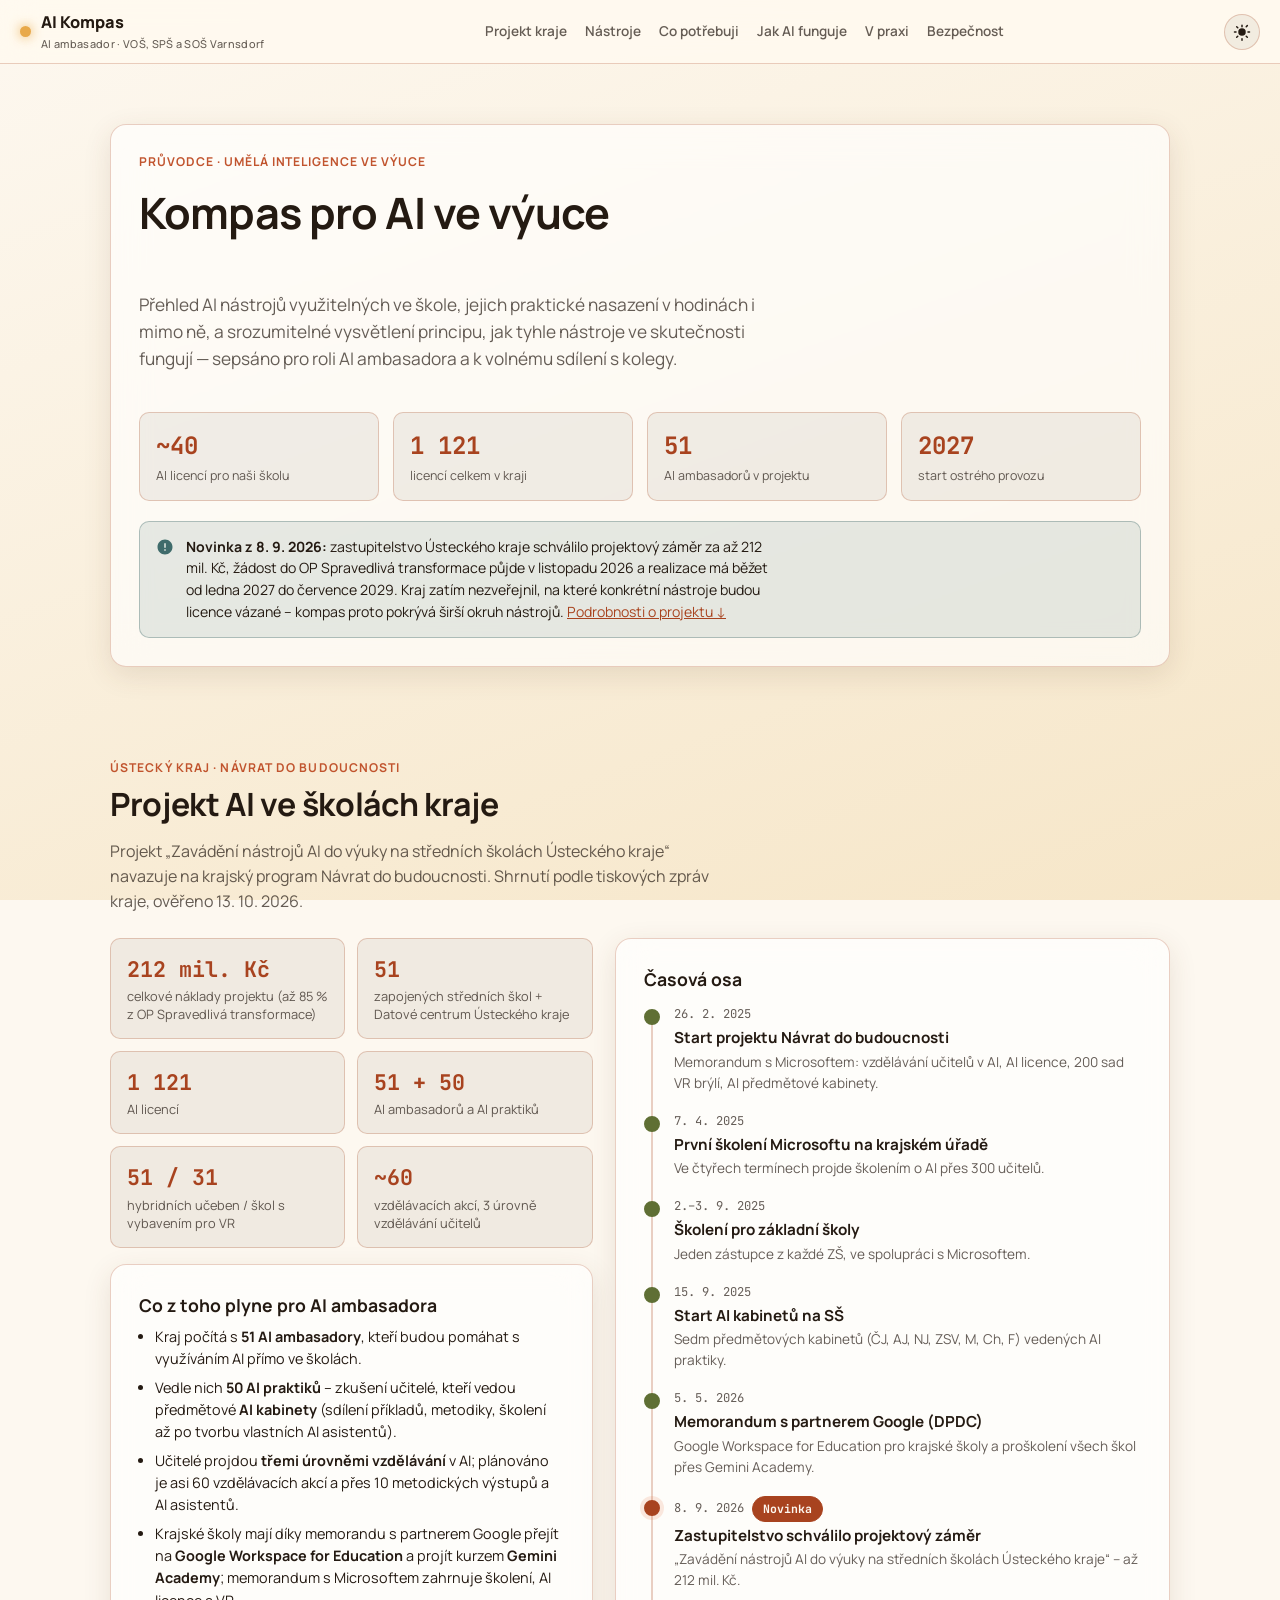
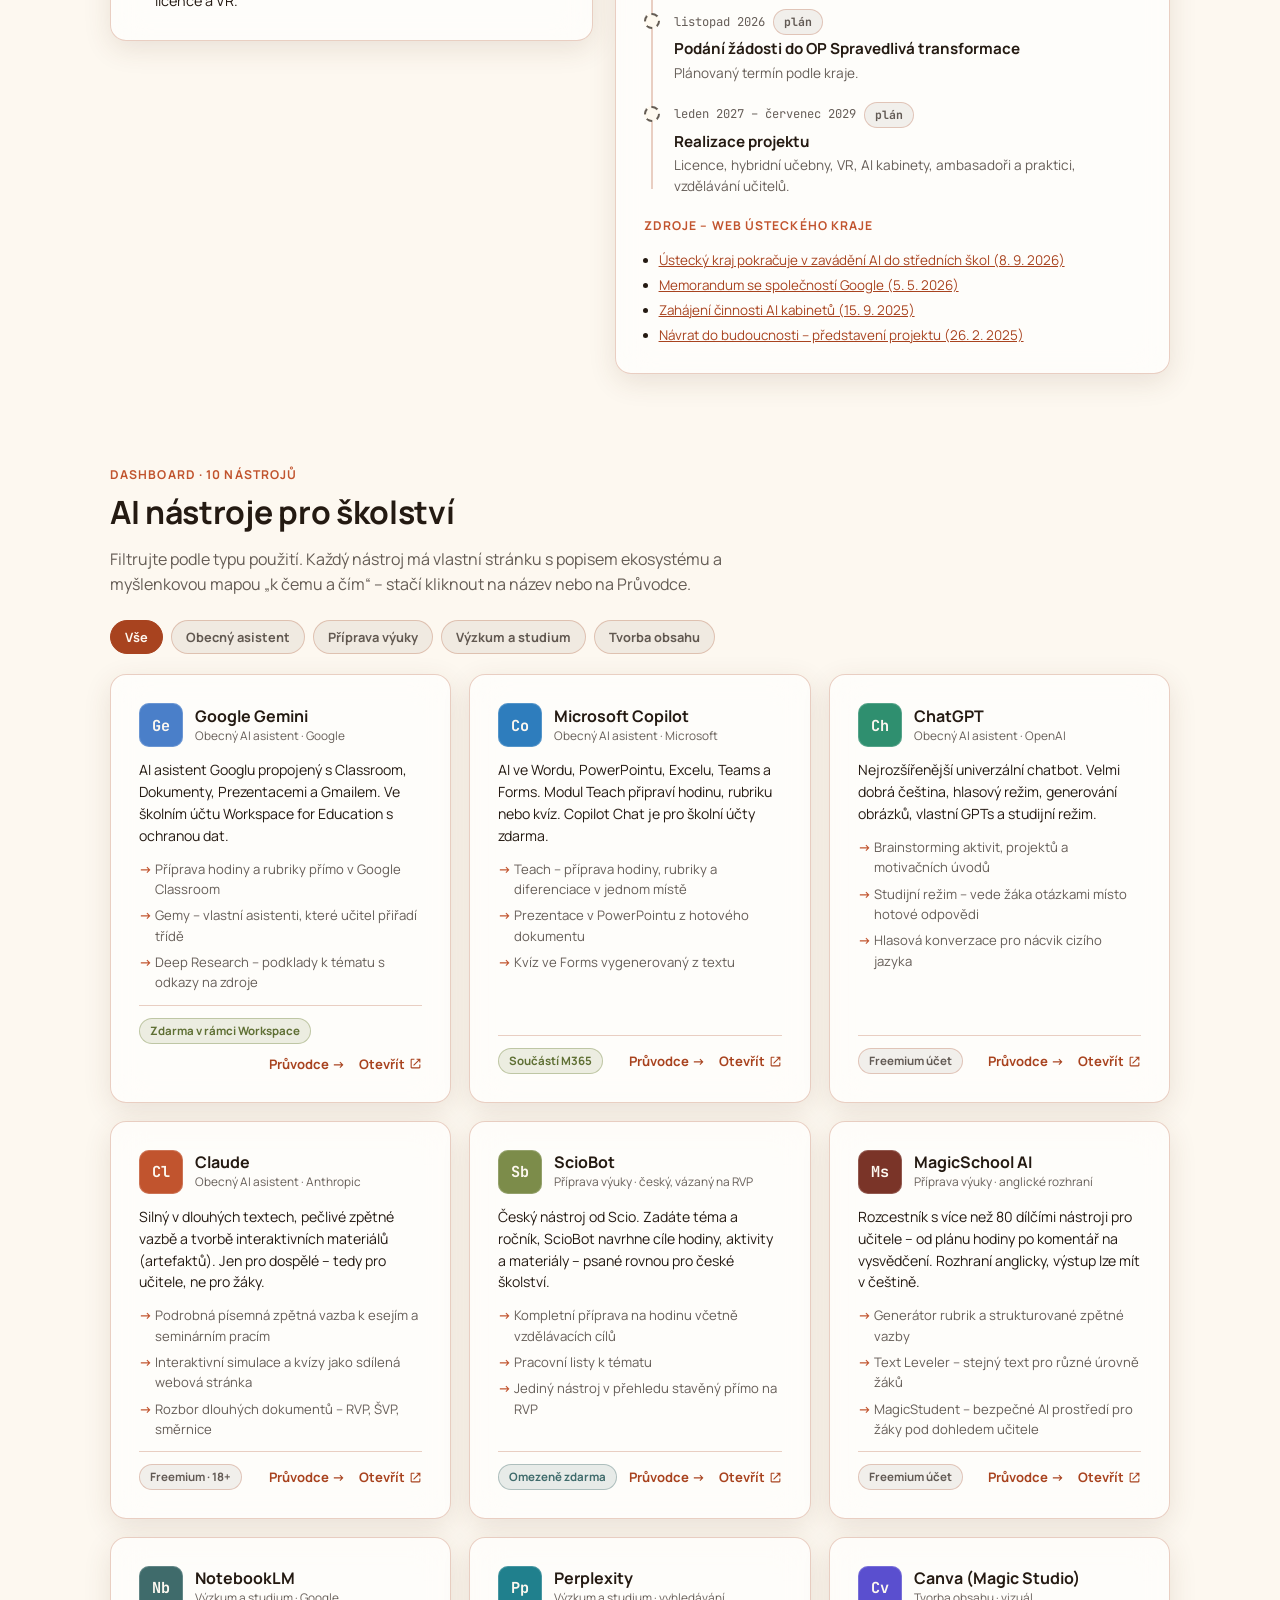
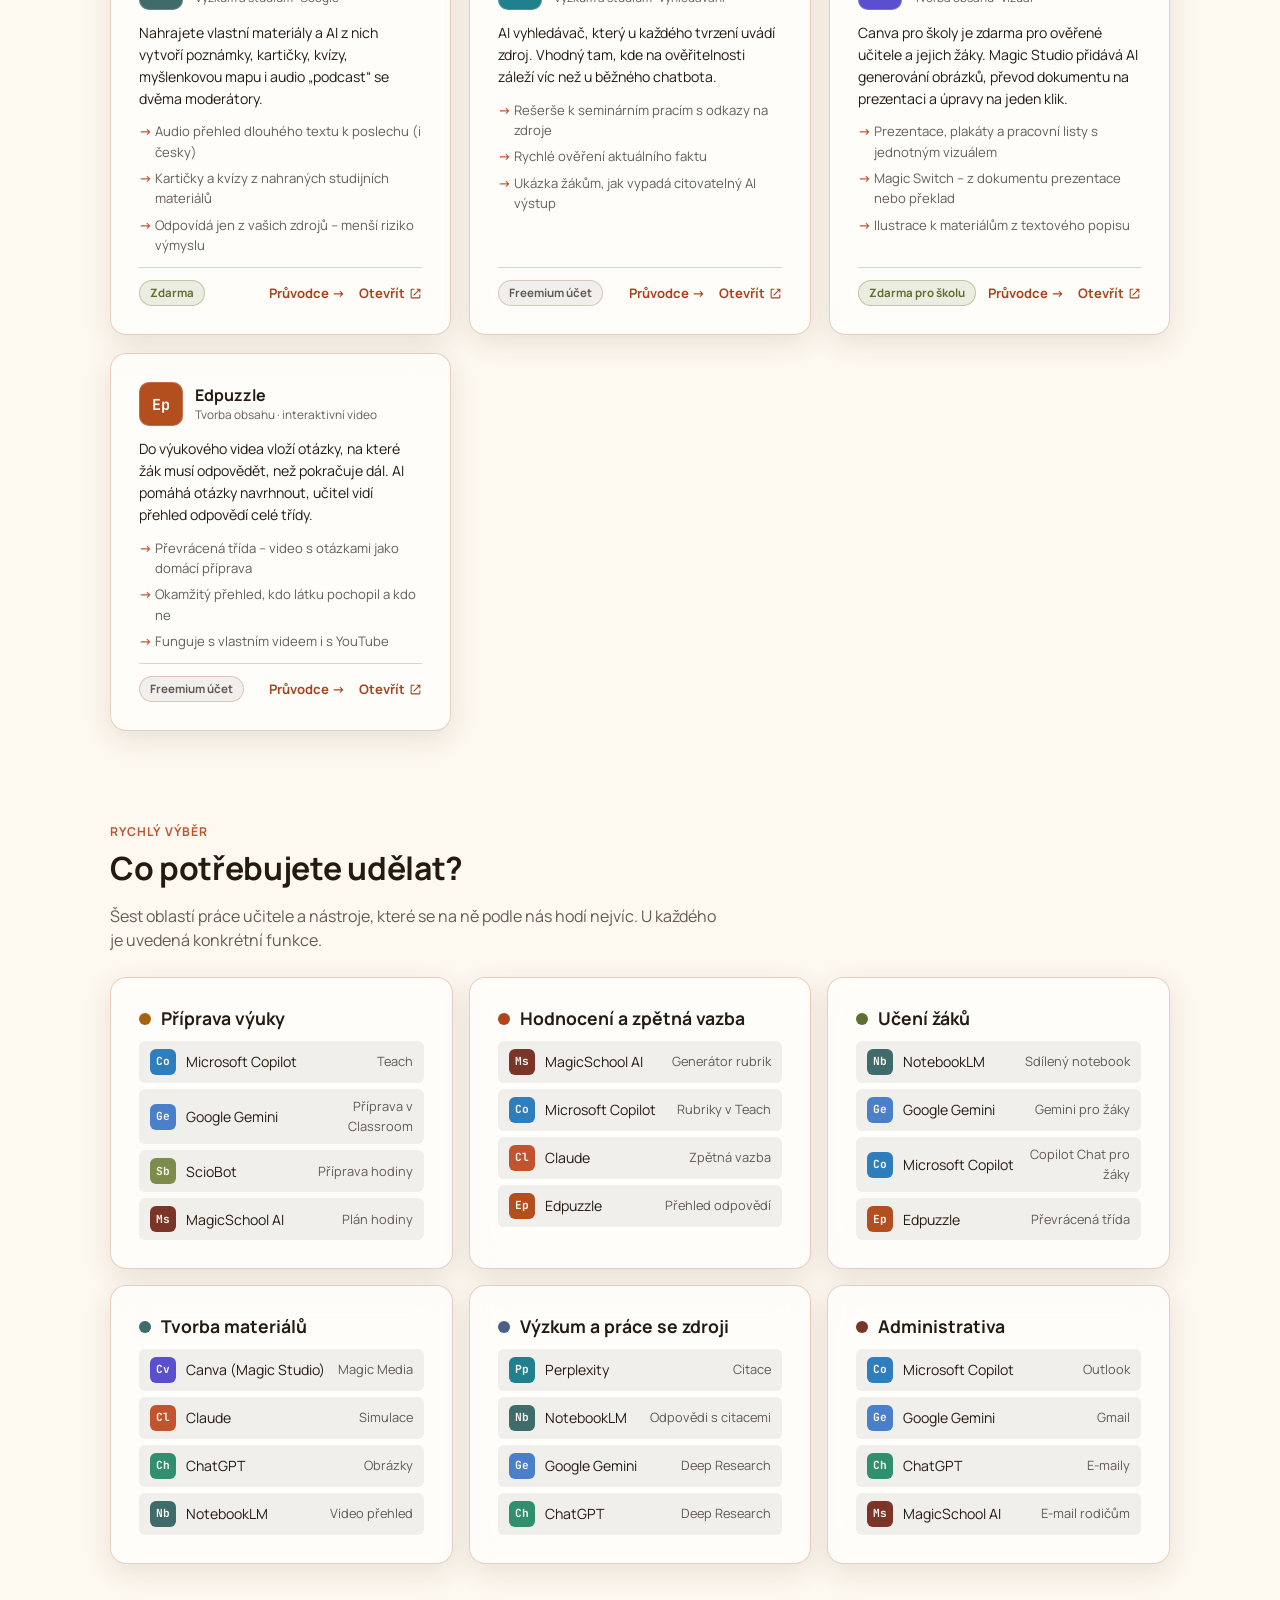
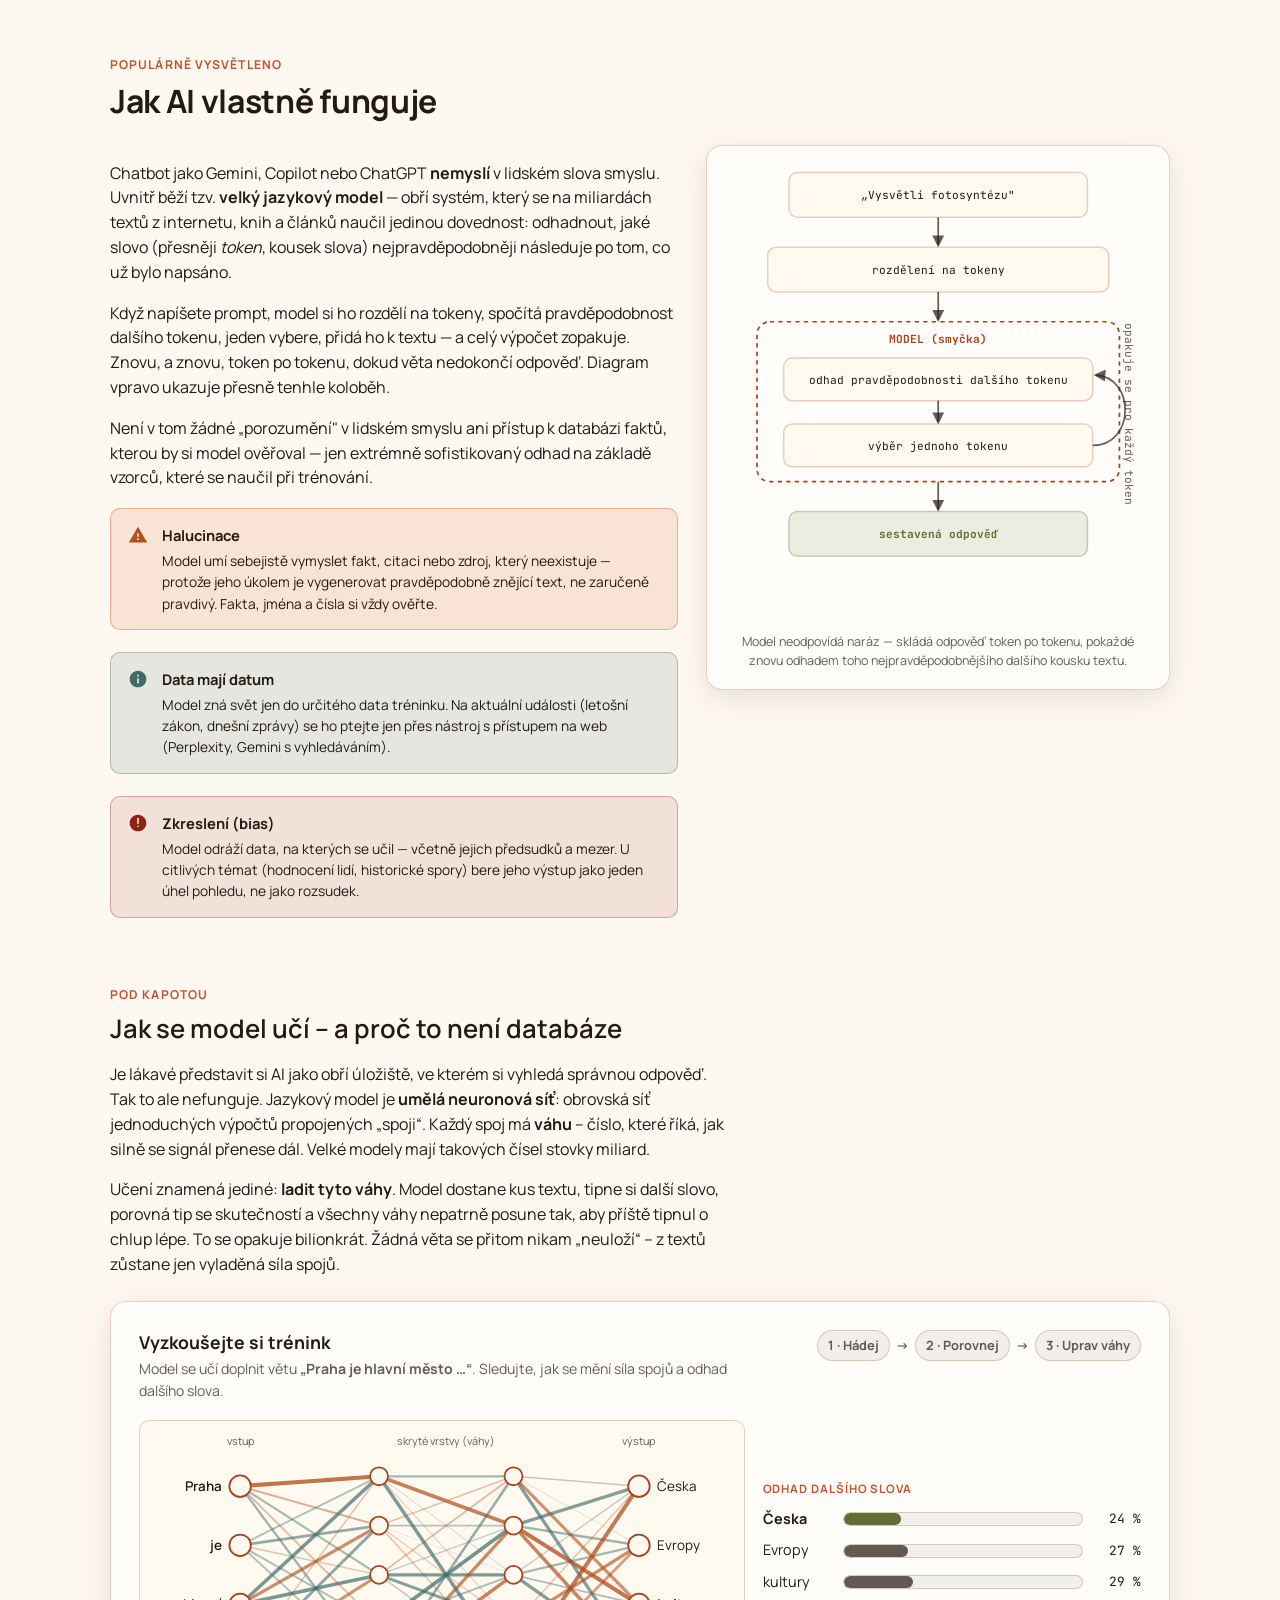
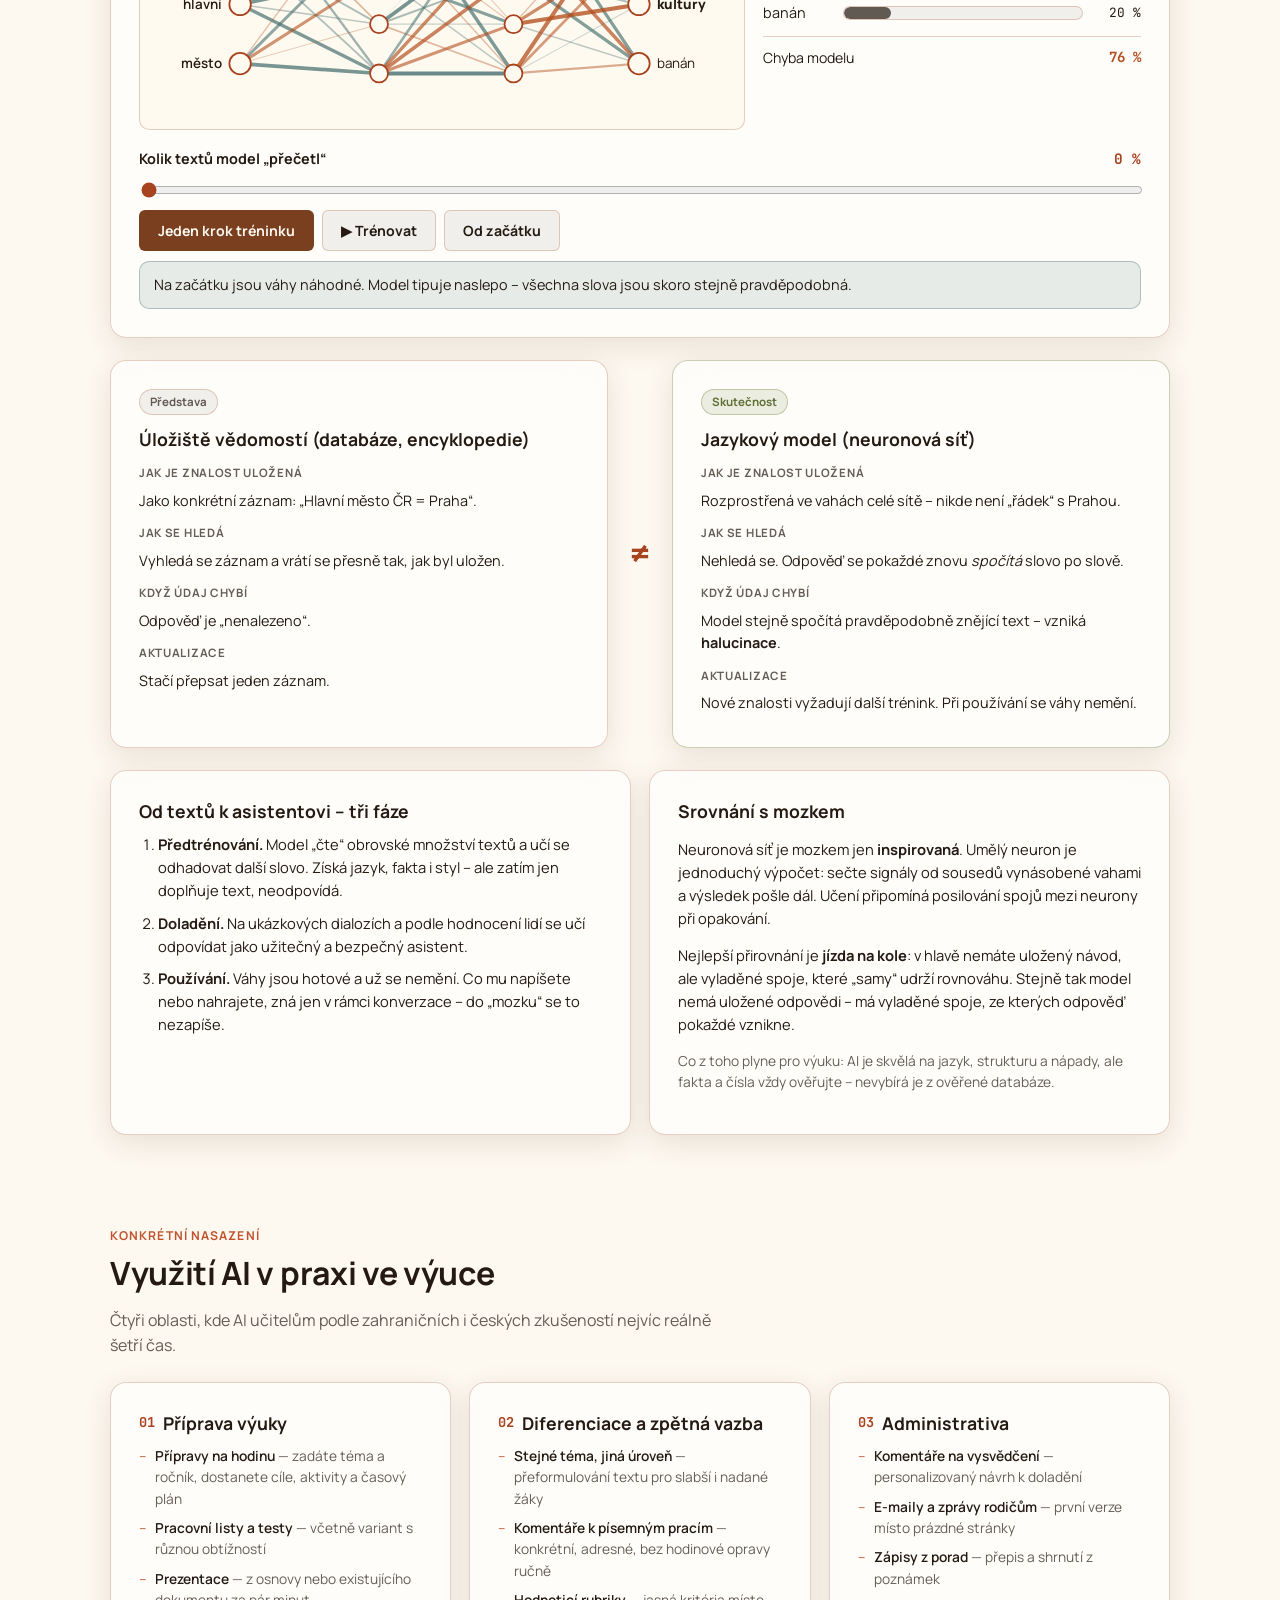
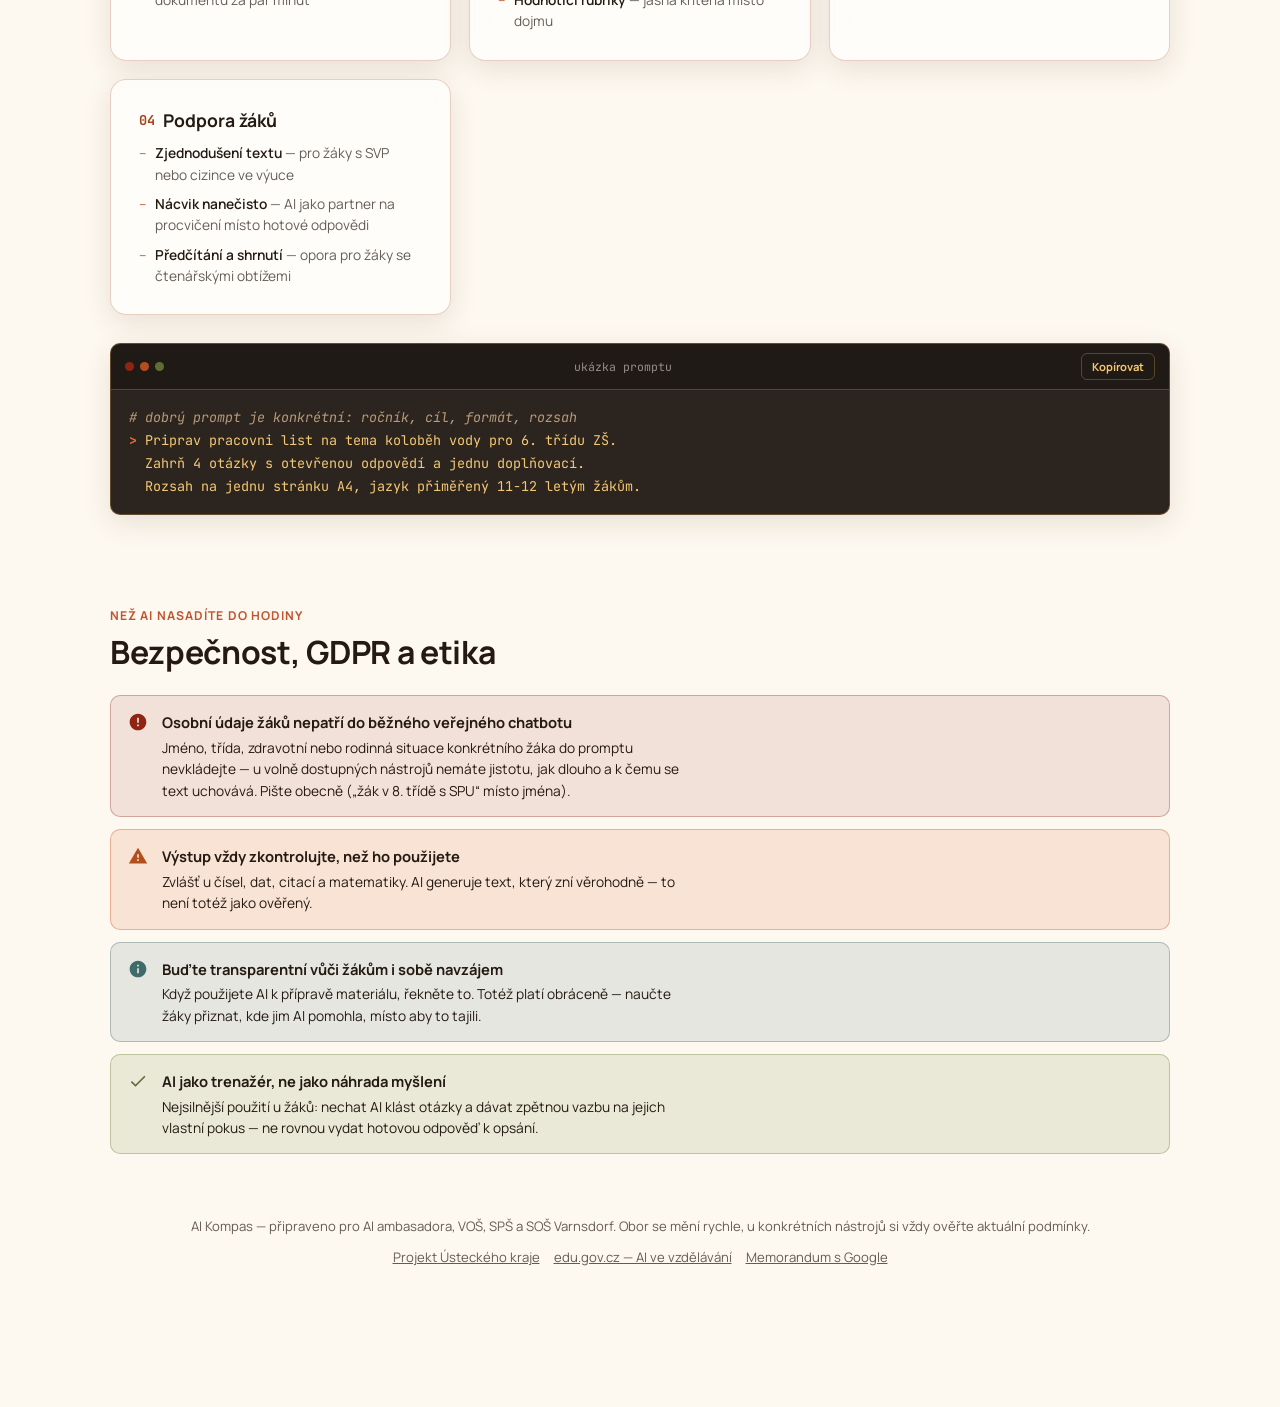
==== commit d84180d7: "Úprava 13.10.2026" ====
--- a/index.html
+++ b/index.html
@@ -4,336 +4,23 @@
 <meta charset="UTF-8">
 <meta name="viewport" content="width=device-width, initial-scale=1.0, viewport-fit=cover">
 <title>AI Kompas</title>
+<meta name="description" content="Průvodce AI nástroji pro učitele – projekt Ústeckého kraje, přehled nástrojů, myšlenkové mapy využití, bezpečnost.">
 <link rel="preconnect" href="https://fonts.googleapis.com">
 <link rel="preconnect" href="https://fonts.gstatic.com" crossorigin>
 <link href="https://fonts.googleapis.com/css2?family=Manrope:wght@400;500;600;700;800&family=JetBrains+Mono:wght@400;500;600;700&display=swap" rel="stylesheet">
-<style>
-  /* ============ TOKENS ============ */
-  :root {
-    color-scheme: light;
-
-    /* podzimní akcenty – stejné v obou režimech */
-    --amber-1: #e8a94a;
-    --amber-2: #f4c873;
-    --rust-1: #c1542e;
-    --rust-2: #e2703a;
-    --moss-1: #7c8c4a;
-    --moss-2: #9db35c;
-    --maroon: #7a3428;
-
-    /* světlý režim (výchozí) */
-    --bg-top: #fdf8f0;
-    --bg-bottom: #f6e6c8;
-    --panel-bg: #ffffffa3;
-    --panel-bg-solid: #fffaf0;
-    --border-hover: #a8431f40;
-    --text: #241a12;
-    --muted: #241a12b3;
-    --accent: #a8431f;
-    --accent-soft: #c1542e;
-
-    --success: #5f6f34;
-    --info: #3f6b6b;
-    --warning: #b34f1e;
-    --danger: #8f2415;
-
-    --success-bg: rgba(124,140,74,0.14); --success-border: rgba(124,140,74,0.4);
-    --info-bg: rgba(63,107,107,0.12); --info-border: rgba(63,107,107,0.35);
-    --warning-bg: rgba(217,98,43,0.14); --warning-border: rgba(217,98,43,0.4);
-    --danger-bg: rgba(143,36,21,0.1); --danger-border: rgba(143,36,21,0.32);
-
-    --button-primary-bg: #7a3f1e;
-    --button-primary-hover-bg: #9a4f26;
-    --button-secondary-bg: #24140a0f;
-    --button-secondary-border: #a8431f40;
-
-    --code-bg: #1b120e;
-    --code-panel-bg: #1b120eeb;
-    --code-text: #f4c873;
-    --code-comment: #b89a76;
-    --code-string: #b6d17f;
-    --code-keyword: #f0885a;
-    --code-border: #e8a94a4d;
-
-    --font-ui: 'Manrope', sans-serif;
-    --font-mono: 'JetBrains Mono', monospace;
-
-    --r-sm: 6px; --r-md: 10px; --r-lg: 16px; --r-full: 9999px;
-    --topbar-h: 64px;
-    --shadow: 0 8px 28px rgba(90,60,30,0.12);
-  }
-
-  /* tmavý režim podle systému, dokud uživatel výslovně nezvolí světlý */
-  @media (prefers-color-scheme: dark) {
-    :root:not([data-theme="light"]) {
-      color-scheme: dark;
-      --bg-top: #1b120e; --bg-bottom: #3a2216;
-      --panel-bg: #140d0973; --panel-bg-solid: #1f150f;
-      --border-hover: #e8a94a40;
-      --text: #f5ece0; --muted: #f5ece08c;
-      --accent: #e8a94a; --accent-soft: #f4c873;
-
-      --success: #9db35c; --info: #7fb3b3; --warning: #e2703a; --danger: #e0705c;
-      --success-bg: rgba(157,179,92,0.15); --success-border: rgba(157,179,92,0.35);
-      --info-bg: rgba(91,138,138,0.15); --info-border: rgba(91,138,138,0.35);
-      --warning-bg: rgba(217,98,43,0.15); --warning-border: rgba(217,98,43,0.35);
-      --danger-bg: rgba(179,49,28,0.15); --danger-border: rgba(179,49,28,0.35);
-
-      --button-primary-bg: #7a3f1e; --button-primary-hover-bg: #9a4f26;
-      --button-secondary-bg: #ffffff14; --button-secondary-border: #e8a94a40;
-
-      --code-bg: #0d0906; --code-panel-bg: #0d0906cc;
-      --code-text: #e8a94a; --code-comment: #8a6f52; --code-string: #9db35c;
-      --code-keyword: #e2703a; --code-border: #e8a94a33;
-      --shadow: 0 8px 32px rgba(13,9,6,0.5);
-    }
-  }
-
-  /* ruční přepnutí vždy vyhraje nad systémem */
-  :root[data-theme="dark"] {
-    color-scheme: dark;
-    --bg-top: #1b120e; --bg-bottom: #3a2216;
-    --panel-bg: #140d0973; --panel-bg-solid: #1f150f;
-    --border-hover: #e8a94a40;
-    --text: #f5ece0; --muted: #f5ece08c;
-    --accent: #e8a94a; --accent-soft: #f4c873;
-
-    --success: #9db35c; --info: #7fb3b3; --warning: #e2703a; --danger: #e0705c;
-    --success-bg: rgba(157,179,92,0.15); --success-border: rgba(157,179,92,0.35);
-    --info-bg: rgba(91,138,138,0.15); --info-border: rgba(91,138,138,0.35);
-    --warning-bg: rgba(217,98,43,0.15); --warning-border: rgba(217,98,43,0.35);
-    --danger-bg: rgba(179,49,28,0.15); --danger-border: rgba(179,49,28,0.35);
-
-    --button-primary-bg: #7a3f1e; --button-primary-hover-bg: #9a4f26;
-    --button-secondary-bg: #ffffff14; --button-secondary-border: #e8a94a40;
-
-    --code-bg: #0d0906; --code-panel-bg: #0d0906cc;
-    --code-text: #e8a94a; --code-comment: #8a6f52; --code-string: #9db35c;
-    --code-keyword: #e2703a; --code-border: #e8a94a33;
-    --shadow: 0 8px 32px rgba(13,9,6,0.5);
-  }
-  :root[data-theme="light"] {
-    color-scheme: light;
-    --bg-top: #fdf8f0; --bg-bottom: #f6e6c8;
-    --panel-bg: #ffffffa3; --panel-bg-solid: #fffaf0;
-    --border-hover: #a8431f40;
-    --text: #241a12; --muted: #241a12b3;
-    --accent: #a8431f; --accent-soft: #c1542e;
-    --success: #5f6f34; --info: #3f6b6b; --warning: #b34f1e; --danger: #8f2415;
-    --success-bg: rgba(124,140,74,0.14); --success-border: rgba(124,140,74,0.4);
-    --info-bg: rgba(63,107,107,0.12); --info-border: rgba(63,107,107,0.35);
-    --warning-bg: rgba(217,98,43,0.14); --warning-border: rgba(217,98,43,0.4);
-    --danger-bg: rgba(143,36,21,0.1); --danger-border: rgba(143,36,21,0.32);
-    --button-secondary-bg: #24140a0f; --button-secondary-border: #a8431f40;
-    --shadow: 0 8px 28px rgba(90,60,30,0.12);
-  }
-
-  /* ============ BASE ============ */
-  * { box-sizing: border-box; }
-  html { scroll-behavior: smooth; scroll-padding-top: calc(var(--topbar-h) + 14px); }
-  body {
-    margin: 0;
-    font-family: var(--font-ui);
-    color: var(--text);
-    background: linear-gradient(160deg, var(--bg-top) 0%, var(--bg-bottom) 100%) fixed;
-    line-height: 1.55;
-    -webkit-font-smoothing: antialiased;
-  }
-  @media (prefers-reduced-motion: reduce) { html { scroll-behavior: auto; } * { transition: none !important; animation: none !important; } }
-
-  a { color: var(--accent); }
-  ::selection { background: var(--amber-1); color: #1b120e; }
-  h1,h2,h3,h4,h5,h6 { font-family: var(--font-ui); margin: 0 0 0.5em; font-weight: 700; text-wrap: balance; }
-  h1 { font-size: clamp(1.9rem, 1.5rem + 1.8vw, 2.7rem); letter-spacing: -0.02em; line-height: 1.15; }
-  h2 { font-size: clamp(1.5rem, 1.3rem + 0.9vw, 2rem); letter-spacing: -0.01em; line-height: 1.2; }
-  h3 { font-size: 1.3rem; font-weight: 600; line-height: 1.35; }
-  h4 { font-size: 1.1rem; font-weight: 700; line-height: 1.4; }
-  h6 { font-size: 0.76rem; font-weight: 700; letter-spacing: 0.09em; text-transform: uppercase; color: var(--accent-soft); margin-bottom: 0.6em; }
-  p { color: var(--text); max-width: 66ch; }
-  .muted { color: var(--muted); }
-  .mono { font-family: var(--font-mono); }
-
-  code, .inline-code {
-    font-family: var(--font-mono); background: var(--button-secondary-bg);
-    color: var(--accent); padding: 0.15em 0.45em; border-radius: 4px; font-size: 0.9em;
-    border: 1px solid var(--border-hover);
-  }
-
-  /* ============ TOPBAR ============ */
-  .topbar {
-    position: sticky; top: env(safe-area-inset-top, 0px); z-index: 100;
-    display: flex; align-items: center; justify-content: space-between; gap: 12px;
-    height: var(--topbar-h); padding: 0 20px;
-    background: var(--panel-bg-solid); background: color-mix(in srgb, var(--panel-bg-solid) 88%, transparent);
-    backdrop-filter: blur(16px); -webkit-backdrop-filter: blur(16px);
-    border-bottom: 1px solid var(--border-hover);
-  }
-  .brand { display: flex; align-items: center; gap: 10px; font-weight: 800; font-size: 1.02rem; white-space: nowrap; }
-  .brand .dot { width: 11px; height: 11px; border-radius: 50%; background: var(--amber-1); box-shadow: 0 0 12px var(--amber-1); flex-shrink: 0; }
-  .brand small { display: block; font-weight: 500; font-size: 0.68rem; color: var(--muted); letter-spacing: 0.03em; }
-  .topbar nav { display: flex; gap: 18px; overflow-x: auto; scrollbar-width: none; }
-  .topbar nav::-webkit-scrollbar { display: none; }
-  .topbar nav a { color: var(--muted); text-decoration: none; font-size: 0.85rem; font-weight: 600; white-space: nowrap; transition: color .15s; }
-  .topbar nav a:hover { color: var(--accent); }
-  .topbar-right { display: flex; align-items: center; gap: 10px; flex-shrink: 0; }
-
-  .theme-toggle {
-    display: flex; align-items: center; justify-content: center;
-    width: 36px; height: 36px; border-radius: var(--r-full);
-    background: var(--button-secondary-bg); border: 1px solid var(--button-secondary-border);
-    cursor: pointer; color: var(--text); flex-shrink: 0;
-  }
-  .theme-toggle:hover { background: var(--border-hover); }
-  .theme-toggle svg { width: 18px; height: 18px; fill: currentColor; }
-  .theme-toggle .icon-moon { display: none; }
-  :root[data-theme="dark"] .theme-toggle .icon-sun { display: none; }
-  :root[data-theme="dark"] .theme-toggle .icon-moon { display: block; }
-  @media (prefers-color-scheme: dark) {
-    :root:not([data-theme="light"]) .theme-toggle .icon-sun { display: none; }
-    :root:not([data-theme="light"]) .theme-toggle .icon-moon { display: block; }
-  }
-
-  /* ============ LAYOUT ============ */
-  .page { max-width: 1100px; margin: 0 auto; padding: 40px 20px 90px; }
-  section { padding-top: 20px; margin-bottom: 72px; scroll-margin-top: calc(var(--topbar-h) + 14px); }
-  section:last-of-type { margin-bottom: 32px; }
-  .section-header { margin-bottom: 24px; max-width: 62ch; }
-
-  .glass-panel {
-    background: var(--panel-bg); backdrop-filter: blur(18px); -webkit-backdrop-filter: blur(18px);
-    border: 1px solid var(--border-hover); border-radius: var(--r-lg);
-    padding: 28px; box-shadow: var(--shadow);
-  }
-  @media (max-width: 560px) { .glass-panel { padding: 20px; } }
-
-  /* ============ HERO ============ */
-  .hero { display: flex; flex-direction: column; gap: 16px; }
-  .hero .tagline { color: var(--accent-soft); font-weight: 700; letter-spacing: 0.08em; text-transform: uppercase; font-size: 0.76rem; }
-  .hero p.lead { font-size: 1.08rem; color: var(--muted); max-width: 640px; }
-  .stat-row { display: grid; grid-template-columns: repeat(auto-fit, minmax(150px, 1fr)); gap: 14px; margin-top: 6px; }
-  .stat-tile { background: var(--button-secondary-bg); border: 1px solid var(--border-hover); border-radius: var(--r-md); padding: 14px 16px; }
-  .stat-tile .num { font-family: var(--font-mono); font-weight: 700; font-size: 1.5rem; color: var(--accent); font-variant-numeric: tabular-nums; }
-  .stat-tile .label { font-size: 0.78rem; color: var(--muted); margin-top: 2px; }
-  .hero-note { display: flex; gap: 12px; align-items: flex-start; background: var(--info-bg); border: 1px solid var(--info-border); padding: 14px 16px; border-radius: var(--r-md); margin-top: 4px; }
-  .hero-note svg { width: 18px; height: 18px; flex-shrink: 0; fill: var(--info); margin-top: 2px; }
-  .hero-note p { margin: 0; font-size: 0.88rem; color: var(--text); }
-
-  /* ============ BADGES / TAGS ============ */
-  .badge {
-    display: inline-flex; align-items: center; gap: 5px;
-    font-size: 0.72rem; font-weight: 700; padding: 3px 10px;
-    border-radius: var(--r-full); border: 1px solid transparent; white-space: nowrap;
-  }
-  .badge-success { background: var(--success-bg); color: var(--success); border-color: var(--success-border); }
-  .badge-info { background: var(--info-bg); color: var(--info); border-color: var(--info-border); }
-  .badge-warning { background: var(--warning-bg); color: var(--warning); border-color: var(--warning-border); }
-  .badge-neutral { background: var(--button-secondary-bg); color: var(--muted); border-color: var(--border-hover); }
-
-  /* ============ TOOL GRID ============ */
-  .tool-grid { display: grid; grid-template-columns: repeat(auto-fill, minmax(270px, 1fr)); gap: 18px; }
-  .tool-card { display: flex; flex-direction: column; gap: 12px; }
-  .tool-head { display: flex; align-items: center; gap: 12px; }
-  .tool-mark {
-    width: 44px; height: 44px; border-radius: var(--r-md); flex-shrink: 0;
-    display: flex; align-items: center; justify-content: center;
-    font-family: var(--font-mono); font-weight: 700; font-size: 0.95rem; color: #fdf8f0;
-    box-shadow: inset 0 0 0 1px rgba(255,255,255,0.18);
-  }
-  .tool-name-wrap { min-width: 0; }
-  .tool-name { font-weight: 700; font-size: 1rem; line-height: 1.25; }
-  .tool-cat { font-size: 0.74rem; color: var(--muted); margin-top: 1px; }
-  .tool-desc { font-size: 0.88rem; color: var(--text); margin: 0; }
-  .tool-uses { list-style: none; margin: 0; padding: 0; display: flex; flex-direction: column; gap: 6px; }
-  .tool-uses li { font-size: 0.82rem; color: var(--muted); padding-left: 16px; position: relative; }
-  .tool-uses li::before { content: "→"; position: absolute; left: 0; color: var(--accent-soft); font-weight: 700; }
-  .tool-foot { display: flex; align-items: center; justify-content: space-between; gap: 10px; margin-top: auto; padding-top: 12px; border-top: 1px solid var(--border-hover); }
-  .tool-link {
-    font-size: 0.82rem; font-weight: 700; color: var(--accent); text-decoration: none;
-    display: inline-flex; align-items: center; gap: 4px;
-  }
-  .tool-link:hover { text-decoration: underline; }
-  .tool-link svg { width: 13px; height: 13px; fill: currentColor; }
-
-  /* ============ FILTER CHIPS ============ */
-  .filter-row { display: flex; flex-wrap: wrap; gap: 8px; margin-bottom: 20px; }
-  .filter-chip {
-    font-family: var(--font-ui); font-size: 0.8rem; font-weight: 700; cursor: pointer;
-    padding: 7px 14px; border-radius: var(--r-full); border: 1px solid var(--border-hover);
-    background: var(--button-secondary-bg); color: var(--muted);
-  }
-  .filter-chip[aria-pressed="true"] { background: var(--accent); border-color: var(--accent); color: #fdf8f0; }
-  :root[data-theme="dark"] .filter-chip[aria-pressed="true"] { color: #1b120e; }
-  @media (prefers-color-scheme: dark) { :root:not([data-theme="light"]) .filter-chip[aria-pressed="true"] { color: #1b120e; } }
-
-  /* ============ PRINCIP AI ============ */
-  .principle-grid { display: grid; grid-template-columns: 1.1fr 0.9fr; gap: 28px; align-items: start; }
-  @media (max-width: 820px) { .principle-grid { grid-template-columns: 1fr; } }
-  .principle-grid p { max-width: 62ch; }
-  .diagram-figure { margin: 0; background: var(--panel-bg); border: 1px solid var(--border-hover); border-radius: var(--r-lg); padding: 18px; box-shadow: var(--shadow); }
-  .diagram-figure svg { width: 100%; height: auto; display: block; }
-  .diagram-figure figcaption { font-size: 0.78rem; color: var(--muted); margin-top: 10px; text-align: center; }
-  .diagram-label { font-family: var(--font-mono); font-size: 10.5px; }
-  .diagram-box { fill: var(--panel-bg-solid); stroke: var(--border-hover); stroke-width: 1.4; }
-  .diagram-arrow { stroke: var(--muted); fill: none; stroke-width: 1.6; }
-  .diagram-accent { stroke: var(--accent); fill: none; stroke-width: 2; }
-
-  .limit-list { display: flex; flex-direction: column; gap: 10px; margin-top: 18px; }
-
-  /* ============ ALERT / CALLOUT ============ */
-  .alert-box { display: flex; gap: 14px; padding: 15px 17px; border-radius: var(--r-md); border: 1px solid; margin-bottom: 12px; }
-  .alert-box svg { width: 20px; height: 20px; flex-shrink: 0; margin-top: 1px; }
-  .alert-box .alert-title { font-weight: 700; margin-bottom: 3px; font-size: 0.92rem; }
-  .alert-box p { margin: 0; font-size: 0.86rem; color: var(--text); }
-  .alert-success { background: var(--success-bg); border-color: var(--success-border); }
-  .alert-success svg { fill: var(--success); }
-  .alert-warning { background: var(--warning-bg); border-color: var(--warning-border); }
-  .alert-warning svg { fill: var(--warning); }
-  .alert-danger { background: var(--danger-bg); border-color: var(--danger-border); }
-  .alert-danger svg { fill: var(--danger); }
-  .alert-info { background: var(--info-bg); border-color: var(--info-border); }
-  .alert-info svg { fill: var(--info); }
-
-  /* ============ PRAXE GRID ============ */
-  .praxe-grid { display: grid; grid-template-columns: repeat(auto-fill, minmax(260px, 1fr)); gap: 18px; margin-bottom: 28px; }
-  .praxe-card h4 { display: flex; align-items: center; gap: 8px; margin-bottom: 10px; }
-  .praxe-card h4 .n { font-family: var(--font-mono); color: var(--accent); font-size: 0.85rem; }
-  .praxe-card ul { margin: 0; padding: 0; list-style: none; display: flex; flex-direction: column; gap: 8px; }
-  .praxe-card li { font-size: 0.86rem; color: var(--muted); padding-left: 16px; position: relative; }
-  .praxe-card li::before { content: "–"; position: absolute; left: 0; color: var(--accent-soft); }
-  .praxe-card li b { color: var(--text); font-weight: 600; }
-
-  /* ============ CODE / TERMINAL (prompt ukázka) ============ */
-  .code-window { background: var(--code-panel-bg); border: 1px solid var(--code-border); border-radius: var(--r-md); overflow: hidden; box-shadow: var(--shadow); }
-  .code-window-header { display: flex; align-items: center; justify-content: space-between; padding: 9px 14px; background: rgba(0,0,0,0.28); border-bottom: 1px solid var(--code-border); }
-  .code-dots { display: flex; gap: 6px; }
-  .code-dots span { width: 9px; height: 9px; border-radius: 50%; display: block; }
-  .code-dots span:nth-child(1) { background: var(--danger); }
-  .code-dots span:nth-child(2) { background: var(--warning); }
-  .code-dots span:nth-child(3) { background: var(--success); }
-  .code-filename { font-family: var(--font-mono); font-size: 0.72rem; color: #f5ece08c; }
-  .copy-btn { font-family: var(--font-ui); font-size: 0.7rem; font-weight: 700; background: transparent; border: 1px solid var(--code-border); color: var(--amber-2); padding: 5px 10px; border-radius: var(--r-sm); cursor: pointer; }
-  .copy-btn:hover { background: #e8a94a1a; }
-  .code-window pre { margin: 0; padding: 16px 18px; overflow-x: auto; font-family: var(--font-mono); font-size: 0.84rem; line-height: 1.7; color: var(--code-text); white-space: pre-wrap; }
-  .prompt-sign { color: var(--rust-2); font-weight: 700; }
-  .c-comment { color: var(--code-comment); font-style: italic; }
-
-  /* ============ FOOTER ============ */
-  footer { text-align: center; padding: 30px 20px 50px; color: var(--muted); font-size: 0.82rem; }
-  footer a { color: var(--muted); }
-  footer .foot-links { display: flex; flex-wrap: wrap; gap: 6px 14px; justify-content: center; margin-top: 10px; }
-
-  a:focus-visible, button:focus-visible, .filter-chip:focus-visible { outline: 2px solid var(--accent); outline-offset: 2px; }
-</style>
-
+<link rel="stylesheet" href="css/style.css">
+<script src="js/theme.js"></script>
 </head>
 <body>
 <div class="topbar">
-  <div class="brand">
+  <a class="brand" href="index.html" style="color:inherit;text-decoration:none">
     <span class="dot"></span>
     <span>AI Kompas<br><small>AI ambasador · VOŠ, SPŠ a SOŠ Varnsdorf</small></span>
-  </div>
+  </a>
   <nav>
+    <a href="#projekt">Projekt kraje</a>
     <a href="#nastroje">Nástroje</a>
+    <a href="#vyber">Co potřebuji</a>
     <a href="#princip">Jak AI funguje</a>
     <a href="#praxe">V praxi</a>
     <a href="#bezpecnost">Bezpečnost</a>
@@ -363,16 +50,45 @@
 
       <div class="hero-note">
         <svg viewBox="0 0 24 24"><path d="M12 2C6.48 2 2 6.48 2 12s4.48 10 10 10 10-4.48 10-10S17.52 2 12 2zm1 15h-2v-2h2v2zm0-4h-2V7h2v6z"/></svg>
-        <p>Ústecký kraj navazuje na projekt „Návrat do budoucnosti" memorandy s Google a Microsoftem — do léta 2029 má vzniknout síť AI kabinetů a ambasadorů na školách. Kraj zatím nezveřejnil, na které konkrétní nástroje bude přesně vázaných 40 licencí naší školy — dashboard níže proto pokrývá širší okruh nástrojů, ne jen jeden konkrétní produkt.</p>
+        <p><strong>Novinka z 8. 9. 2026:</strong> zastupitelstvo Ústeckého kraje schválilo projektový záměr za až 212 mil. Kč, žádost do OP Spravedlivá transformace půjde v listopadu 2026 a realizace má běžet od ledna 2027 do července 2029. Kraj zatím nezveřejnil, na které konkrétní nástroje budou licence vázané – kompas proto pokrývá širší okruh nástrojů. <a href="#projekt">Podrobnosti o projektu ↓</a></p>
+      </div>
+    </div>
+  </section>
+
+
+  <section id="projekt">
+    <div class="section-header">
+      <h6>Ústecký kraj · Návrat do budoucnosti</h6>
+      <h2>Projekt AI ve školách kraje</h2>
+      <p class="muted">Projekt „Zavádění nástrojů AI do výuky na středních školách Ústeckého kraje“ navazuje na krajský program Návrat do budoucnosti. Shrnutí podle tiskových zpráv kraje, ověřeno 13. 10. 2026.</p>
+    </div>
+    <div class="proj-grid">
+      <div>
+        <div class="proj-nums" id="proj-nums"></div>
+        <div class="glass-panel proj-role">
+          <h4>Co z toho plyne pro AI ambasadora</h4>
+          <ul>
+            <li>Kraj počítá s <b>51 AI ambasadory</b>, kteří budou pomáhat s využíváním AI přímo ve školách.</li>
+            <li>Vedle nich <b>50 AI praktiků</b> – zkušení učitelé, kteří vedou předmětové <b>AI kabinety</b> (sdílení příkladů, metodiky, školení až po tvorbu vlastních AI asistentů).</li>
+            <li>Učitelé projdou <b>třemi úrovněmi vzdělávání</b> v AI; plánováno je asi 60 vzdělávacích akcí a přes 10 metodických výstupů a AI asistentů.</li>
+            <li>Krajské školy mají díky memorandu s partnerem Google přejít na <b>Google Workspace for Education</b> a projít kurzem <b>Gemini Academy</b>; memorandum s Microsoftem zahrnuje školení, AI licence a VR.</li>
+          </ul>
+        </div>
+      </div>
+      <div class="glass-panel">
+        <h4 style="margin-bottom:14px">Časová osa</h4>
+        <ol class="timeline" id="proj-osa"></ol>
+        <h6 style="margin-top:20px">Zdroje – web Ústeckého kraje</h6>
+        <ul class="src-list" id="proj-zdroje"></ul>
       </div>
     </div>
   </section>
 
   <section id="nastroje">
     <div class="section-header">
-      <h6>Dashboard · 10 nástrojů</h6>
+      <h6>Dashboard · <span id="tool-count">10</span> nástrojů</h6>
       <h2>AI nástroje pro školství</h2>
-      <p class="muted">Filtrujte podle typu použití, nebo scrollujte celý přehled. U každého nástroje je způsob přístupu a dvě až tři konkrétní ukázky využití v hodině.</p>
+      <p class="muted">Filtrujte podle typu použití. Každý nástroj má vlastní stránku s popisem ekosystému a myšlenkovou mapou „k čemu a čím“ – stačí kliknout na název nebo na Průvodce.</p>
     </div>
 
     <div class="filter-row" id="filter-row" role="group" aria-label="Filtrovat nástroje podle kategorie">
@@ -383,209 +99,17 @@
       <button class="filter-chip" type="button" data-filter="obsah" aria-pressed="false">Tvorba obsahu</button>
     </div>
 
-    <div class="tool-grid" id="tool-grid">
-
-      <div class="glass-panel tool-card" data-cat="asistent">
-        <div class="tool-head">
-          <div class="tool-mark" style="background:#4a7fc9;">Ge</div>
-          <div class="tool-name-wrap">
-            <div class="tool-name">Google Gemini</div>
-            <div class="tool-cat">Obecný AI asistent · Google</div>
-          </div>
-        </div>
-        <p class="tool-desc">Chatbot integrovaný do Google Workspace for Education (Classroom, Docs, Slides). Umí pracovat s textem i obrázky a propojuje se s dalšími Google nástroji.</p>
-        <ul class="tool-uses">
-          <li>Příprava testů, kvízů a hodnoticích rubrik s klíčem odpovědí</li>
-          <li>Diferenciace stejného zadání pro různé úrovně žáků</li>
-          <li>Práce přímo v Dokumentech a Prezentacích Google</li>
-        </ul>
-        <div class="tool-foot">
-          <span class="badge badge-success">Zdarma v rámci Workspace</span>
-          <a class="tool-link" href="https://edu.google.com/ai/gemini-for-education/" target="_blank" rel="noopener">Otevřít <svg viewBox="0 0 24 24"><path d="M14 3v2h3.59l-9.83 9.83 1.41 1.41L19 6.41V10h2V3h-7zM5 5h5V3H5c-1.1 0-2 .9-2 2v14c0 1.1.9 2 2 2h14c1.1 0 2-.9 2-2v-5h-2v5H5V5z"/></svg></a>
-        </div>
-      </div>
-
-      <div class="glass-panel tool-card" data-cat="asistent">
-        <div class="tool-head">
-          <div class="tool-mark" style="background:#2e7dbd;">Co</div>
-          <div class="tool-name-wrap">
-            <div class="tool-name">Microsoft Copilot</div>
-            <div class="tool-cat">Obecný AI asistent · Microsoft</div>
-          </div>
-        </div>
-        <p class="tool-desc">AI přímo ve Wordu, PowerPointu, Excelu, Teams a OneNote. Funkce <em>Teach</em> vytvoří přípravu na hodinu podle zadaného tématu a ročníku.</p>
-        <ul class="tool-uses">
-          <li>Vygenerování celé prezentace nebo pracovního listu z jedné věty zadání</li>
-          <li>Analýza výsledků žáků v Excelu a graf pro třídní schůzku</li>
-          <li>Speaker Coach — zpětná vazba žákům na ústní prezentaci</li>
-        </ul>
-        <div class="tool-foot">
-          <span class="badge badge-info">Součástí M365</span>
-          <a class="tool-link" href="https://www.microsoft.com/cs-cz/education" target="_blank" rel="noopener">Otevřít <svg viewBox="0 0 24 24"><path d="M14 3v2h3.59l-9.83 9.83 1.41 1.41L19 6.41V10h2V3h-7zM5 5h5V3H5c-1.1 0-2 .9-2 2v14c0 1.1.9 2 2 2h14c1.1 0 2-.9 2-2v-5h-2v5H5V5z"/></svg></a>
-        </div>
-      </div>
-
-      <div class="glass-panel tool-card" data-cat="asistent">
-        <div class="tool-head">
-          <div class="tool-mark" style="background:#12a37f;">Ch</div>
-          <div class="tool-name-wrap">
-            <div class="tool-name">ChatGPT</div>
-            <div class="tool-cat">Obecný AI asistent · OpenAI</div>
-          </div>
-        </div>
-        <p class="tool-desc">Nejrozšířenější a nejuniverzálnější chatbot. Zvládá češtinu velmi dobře, bez vazby na konkrétní kancelářský balík.</p>
-        <ul class="tool-uses">
-          <li>Brainstorming aktivit, křížovek a projektových zadání</li>
-          <li>Rychlé shrnutí nebo zjednodušení odborného textu pro žáky</li>
-          <li>Nácvik konverzace v cizím jazyce formou dialogu</li>
-        </ul>
-        <div class="tool-foot">
-          <span class="badge badge-neutral">Freemium účet</span>
-          <a class="tool-link" href="https://chatgpt.com" target="_blank" rel="noopener">Otevřít <svg viewBox="0 0 24 24"><path d="M14 3v2h3.59l-9.83 9.83 1.41 1.41L19 6.41V10h2V3h-7zM5 5h5V3H5c-1.1 0-2 .9-2 2v14c0 1.1.9 2 2 2h14c1.1 0 2-.9 2-2v-5h-2v5H5V5z"/></svg></a>
-        </div>
-      </div>
-
-      <div class="glass-panel tool-card" data-cat="asistent">
-        <div class="tool-head">
-          <div class="tool-mark" style="background:#cc785c;">Cl</div>
-          <div class="tool-name-wrap">
-            <div class="tool-name">Claude</div>
-            <div class="tool-cat">Obecný AI asistent · Anthropic</div>
-          </div>
-        </div>
-        <p class="tool-desc">Silný v delších textech, opravách a citlivém psaní zpětné vazby. Tenhle dashboard je mimochodem postavený s jeho pomocí.</p>
-        <ul class="tool-uses">
-          <li>Podrobná písemná zpětná vazba k slohovým a seminárním pracím</li>
-          <li>Rozbor a úprava dlouhých dokumentů (RVP, ŠVP, směrnice)</li>
-          <li>Program „Claude for Teachers" zatím jen pro učitele v USA — u nás běžný účet</li>
-        </ul>
-        <div class="tool-foot">
-          <span class="badge badge-neutral">Freemium účet</span>
-          <a class="tool-link" href="https://claude.ai" target="_blank" rel="noopener">Otevřít <svg viewBox="0 0 24 24"><path d="M14 3v2h3.59l-9.83 9.83 1.41 1.41L19 6.41V10h2V3h-7zM5 5h5V3H5c-1.1 0-2 .9-2 2v14c0 1.1.9 2 2 2h14c1.1 0 2-.9 2-2v-5h-2v5H5V5z"/></svg></a>
-        </div>
-      </div>
-
-      <div class="glass-panel tool-card" data-cat="vyuka">
-        <div class="tool-head">
-          <div class="tool-mark" style="background:#7c8c4a;">Sb</div>
-          <div class="tool-name-wrap">
-            <div class="tool-name">ScioBot</div>
-            <div class="tool-cat">Příprava výuky · český, vázaný na RVP</div>
-          </div>
-        </div>
-        <p class="tool-desc">Český nástroj od Scio. Zadáte téma a ročník, ScioBot během chvíle navrhne cíle hodiny, aktivity a materiály — psané rovnou pro české školství.</p>
-        <ul class="tool-uses">
-          <li>Kompletní příprava na hodinu včetně vzdělávacích cílů</li>
-          <li>Generování pracovních listů k tématu</li>
-          <li>Jediný nástroj v přehledu stavěný přímo na RVP</li>
-        </ul>
-        <div class="tool-foot">
-          <span class="badge badge-warning">10 příprav zdarma/měs.</span>
-          <a class="tool-link" href="https://www.sciobot.cz" target="_blank" rel="noopener">Otevřít <svg viewBox="0 0 24 24"><path d="M14 3v2h3.59l-9.83 9.83 1.41 1.41L19 6.41V10h2V3h-7zM5 5h5V3H5c-1.1 0-2 .9-2 2v14c0 1.1.9 2 2 2h14c1.1 0 2-.9 2-2v-5h-2v5H5V5z"/></svg></a>
-        </div>
-      </div>
-
-      <div class="glass-panel tool-card" data-cat="vyuka">
-        <div class="tool-head">
-          <div class="tool-mark" style="background:#9a5fc9;">Ms</div>
-          <div class="tool-name-wrap">
-            <div class="tool-name">MagicSchool AI</div>
-            <div class="tool-cat">Příprava výuky · anglicky</div>
-          </div>
-        </div>
-        <p class="tool-desc">Rozcestník s více než 80 dílčími nástroji pro učitele — od plánu hodiny po komentář na vysvědčení. Anglické rozhraní, ale výstup si necháte přeložit.</p>
-        <ul class="tool-uses">
-          <li>Generátor rubrik a strukturované zpětné vazby k esejím</li>
-          <li>Tvorba IEP (individuálních plánů) pro speciální pedagogy</li>
-          <li>Automatické návrhy e-mailů rodičům</li>
-        </ul>
-        <div class="tool-foot">
-          <span class="badge badge-neutral">Freemium účet</span>
-          <a class="tool-link" href="https://www.magicschool.ai" target="_blank" rel="noopener">Otevřít <svg viewBox="0 0 24 24"><path d="M14 3v2h3.59l-9.83 9.83 1.41 1.41L19 6.41V10h2V3h-7zM5 5h5V3H5c-1.1 0-2 .9-2 2v14c0 1.1.9 2 2 2h14c1.1 0 2-.9 2-2v-5h-2v5H5V5z"/></svg></a>
-        </div>
-      </div>
-
-      <div class="glass-panel tool-card" data-cat="studium">
-        <div class="tool-head">
-          <div class="tool-mark" style="background:#6b7fd8;">Nb</div>
-          <div class="tool-name-wrap">
-            <div class="tool-name">NotebookLM</div>
-            <div class="tool-cat">Výzkum a studium · Google</div>
-          </div>
-        </div>
-        <p class="tool-desc">Nahrajete vlastní materiály (skripta, prezentace, PDF) a AI z nich vytvoří poznámky, kartičky na procvičování i „podcast" se dvěma moderátory, kteří látku probírají.</p>
-        <ul class="tool-uses">
-          <li>Audio shrnutí dlouhého textu k poslechu cestou domů</li>
-          <li>Automatické kartičky a testy z nahraných studijních materiálů</li>
-          <li>Odpovídá jen na základě vámi nahraných zdrojů — menší riziko výmyslu</li>
-        </ul>
-        <div class="tool-foot">
-          <span class="badge badge-success">Zdarma</span>
-          <a class="tool-link" href="https://notebooklm.google" target="_blank" rel="noopener">Otevřít <svg viewBox="0 0 24 24"><path d="M14 3v2h3.59l-9.83 9.83 1.41 1.41L19 6.41V10h2V3h-7zM5 5h5V3H5c-1.1 0-2 .9-2 2v14c0 1.1.9 2 2 2h14c1.1 0 2-.9 2-2v-5h-2v5H5V5z"/></svg></a>
-        </div>
-      </div>
-
-      <div class="glass-panel tool-card" data-cat="studium">
-        <div class="tool-head">
-          <div class="tool-mark" style="background:#1fb0a3;">Pp</div>
-          <div class="tool-name-wrap">
-            <div class="tool-name">Perplexity</div>
-            <div class="tool-cat">Výzkum a studium · vyhledávání</div>
-          </div>
-        </div>
-        <p class="tool-desc">AI vyhledávač, který u každého tvrzení uvádí zdroj. Vhodný tam, kde na ověřitelnosti záleží víc než u běžného chatbota.</p>
-        <ul class="tool-uses">
-          <li>Rešerše k seminárním pracím s odkazy na zdroje k ověření</li>
-          <li>Rychlé ověření aktuálního faktu (na rozdíl od chatbotů bez přístupu na web)</li>
-          <li>Ukázka žákům, jak vypadá citovatelný AI výstup</li>
-        </ul>
-        <div class="tool-foot">
-          <span class="badge badge-neutral">Freemium účet</span>
-          <a class="tool-link" href="https://www.perplexity.ai" target="_blank" rel="noopener">Otevřít <svg viewBox="0 0 24 24"><path d="M14 3v2h3.59l-9.83 9.83 1.41 1.41L19 6.41V10h2V3h-7zM5 5h5V3H5c-1.1 0-2 .9-2 2v14c0 1.1.9 2 2 2h14c1.1 0 2-.9 2-2v-5h-2v5H5V5z"/></svg></a>
-        </div>
-      </div>
-
-      <div class="glass-panel tool-card" data-cat="obsah">
-        <div class="tool-head">
-          <div class="tool-mark" style="background:#c94f8f;">Cv</div>
-          <div class="tool-name-wrap">
-            <div class="tool-name">Canva (Magic Studio)</div>
-            <div class="tool-cat">Tvorba obsahu · vizuál</div>
-          </div>
-        </div>
-        <p class="tool-desc">Canva pro školy je zdarma pro ověřené instituce. Magic Studio přidává AI generování obrázků, automatický převod dokumentu na prezentaci a úpravu na jeden klik.</p>
-        <ul class="tool-uses">
-          <li>Prezentace, plakáty a pracovní listy s jednotným vizuálem</li>
-          <li>Magic Switch — přemění hotový dokument rovnou na prezentaci</li>
-          <li>Ilustrace k pracovním listům bez řešení autorských práv</li>
-        </ul>
-        <div class="tool-foot">
-          <span class="badge badge-success">Zdarma pro školu</span>
-          <a class="tool-link" href="https://www.canva.com/ai-for-teachers/" target="_blank" rel="noopener">Otevřít <svg viewBox="0 0 24 24"><path d="M14 3v2h3.59l-9.83 9.83 1.41 1.41L19 6.41V10h2V3h-7zM5 5h5V3H5c-1.1 0-2 .9-2 2v14c0 1.1.9 2 2 2h14c1.1 0 2-.9 2-2v-5h-2v5H5V5z"/></svg></a>
-        </div>
-      </div>
-
-      <div class="glass-panel tool-card" data-cat="obsah">
-        <div class="tool-head">
-          <div class="tool-mark" style="background:#3f95c9;">Ep</div>
-          <div class="tool-name-wrap">
-            <div class="tool-name">Edpuzzle</div>
-            <div class="tool-cat">Tvorba obsahu · interaktivní video</div>
-          </div>
-        </div>
-        <p class="tool-desc">Do jakéhokoli výukového videa vloží otázky, na které žák musí odpovědět, než pokračuje dál — a vy vidíte přehled odpovědí celé třídy.</p>
-        <ul class="tool-uses">
-          <li>Převrácená třída — žáci zhlédnou video s otázkami jako domácí přípravu</li>
-          <li>Okamžitý přehled, kdo látku pochopil a kdo ne</li>
-          <li>Funguje s vlastním videem i s YouTube</li>
-        </ul>
-        <div class="tool-foot">
-          <span class="badge badge-neutral">Freemium účet</span>
-          <a class="tool-link" href="https://edpuzzle.com" target="_blank" rel="noopener">Otevřít <svg viewBox="0 0 24 24"><path d="M14 3v2h3.59l-9.83 9.83 1.41 1.41L19 6.41V10h2V3h-7zM5 5h5V3H5c-1.1 0-2 .9-2 2v14c0 1.1.9 2 2 2h14c1.1 0 2-.9 2-2v-5h-2v5H5V5z"/></svg></a>
-        </div>
-      </div>
-
-    </div>
+    <div class="tool-grid" id="tool-grid"></div>
+  </section>
+
+
+  <section id="vyber">
+    <div class="section-header">
+      <h6>Rychlý výběr</h6>
+      <h2>Co potřebujete udělat?</h2>
+      <p class="muted">Šest oblastí práce učitele a nástroje, které se na ně podle nás hodí nejvíc. U každého je uvedená konkrétní funkce.</p>
+    </div>
+    <div class="pick-grid" id="pick-grid"></div>
   </section>
 
   <section id="princip">
@@ -655,6 +179,87 @@
         <figcaption>Model neodpovídá naráz — skládá odpověď token po tokenu, pokaždé znovu odhadem toho nejpravděpodobnějšího dalšího kousku textu.</figcaption>
       </figure>
     </div>
+
+    <!-- ===== Jak se model učí ===== -->
+    <div class="learn" id="uceni">
+      <div class="section-header" style="margin-top:56px">
+        <h6>Pod kapotou</h6>
+        <h3 style="font-size:1.6rem">Jak se model učí – a proč to není databáze</h3>
+        <p>Je lákavé představit si AI jako obří úložiště, ve kterém si vyhledá správnou odpověď. Tak to ale nefunguje. Jazykový model je <strong>umělá neuronová síť</strong>: obrovská síť jednoduchých výpočtů propojených „spoji“. Každý spoj má <strong>váhu</strong> – číslo, které říká, jak silně se signál přenese dál. Velké modely mají takových čísel stovky miliard.</p>
+        <p>Učení znamená jediné: <strong>ladit tyto váhy</strong>. Model dostane kus textu, tipne si další slovo, porovná tip se skutečností a všechny váhy nepatrně posune tak, aby příště tipnul o chlup lépe. To se opakuje bilionkrát. Žádná věta se přitom nikam „neuloží“ – z textů zůstane jen vyladěná síla spojů.</p>
+      </div>
+
+      <div class="learn-demo glass-panel">
+        <div class="learn-head">
+          <div>
+            <h4 style="margin:0">Vyzkoušejte si trénink</h4>
+            <p class="muted" style="margin:4px 0 0;font-size:.88rem">Model se učí doplnit větu <b>„Praha je hlavní město …“</b>. Sledujte, jak se mění síla spojů a odhad dalšího slova.</p>
+          </div>
+          <div class="learn-cycle" aria-label="Jeden krok tréninku">
+            <span data-k="0">1 · Hádej</span><span class="arr">→</span><span data-k="1">2 · Porovnej</span><span class="arr">→</span><span data-k="2">3 · Uprav váhy</span>
+          </div>
+        </div>
+        <div class="learn-body">
+          <div class="learn-net" id="learn-net"></div>
+          <div class="learn-out">
+            <div class="learn-label">Odhad dalšího slova</div>
+            <div id="learn-bars"></div>
+            <div class="learn-err"><span>Chyba modelu</span><b id="learn-err">–</b></div>
+          </div>
+        </div>
+        <div class="learn-ctrl">
+          <label for="learn-t"><span>Kolik textů model „přečetl“</span><output id="learn-t-out">0 %</output></label>
+          <input type="range" id="learn-t" min="0" max="100" step="1" value="0">
+          <div class="learn-btns">
+            <button class="btn btn-primary" type="button" id="learn-step">Jeden krok tréninku</button>
+            <button class="btn btn-secondary" type="button" id="learn-play">▶ Trénovat</button>
+            <button class="btn btn-secondary" type="button" id="learn-reset">Od začátku</button>
+          </div>
+          <p class="learn-note" id="learn-note" aria-live="polite"></p>
+        </div>
+      </div>
+
+      <div class="compare">
+        <div class="compare-col glass-panel">
+          <div class="compare-tag badge badge-neutral">Představa</div>
+          <h4>Úložiště vědomostí (databáze, encyklopedie)</h4>
+          <dl>
+            <dt>Jak je znalost uložená</dt><dd>Jako konkrétní záznam: „Hlavní město ČR = Praha“.</dd>
+            <dt>Jak se hledá</dt><dd>Vyhledá se záznam a vrátí se přesně tak, jak byl uložen.</dd>
+            <dt>Když údaj chybí</dt><dd>Odpověď je „nenalezeno“.</dd>
+            <dt>Aktualizace</dt><dd>Stačí přepsat jeden záznam.</dd>
+          </dl>
+        </div>
+        <div class="compare-vs" aria-hidden="true">≠</div>
+        <div class="compare-col glass-panel compare-real">
+          <div class="compare-tag badge badge-success">Skutečnost</div>
+          <h4>Jazykový model (neuronová síť)</h4>
+          <dl>
+            <dt>Jak je znalost uložená</dt><dd>Rozprostřená ve vahách celé sítě – nikde není „řádek“ s Prahou.</dd>
+            <dt>Jak se hledá</dt><dd>Nehledá se. Odpověď se pokaždé znovu <em>spočítá</em> slovo po slově.</dd>
+            <dt>Když údaj chybí</dt><dd>Model stejně spočítá pravděpodobně znějící text – vzniká <b>halucinace</b>.</dd>
+            <dt>Aktualizace</dt><dd>Nové znalosti vyžadují další trénink. Při používání se váhy nemění.</dd>
+          </dl>
+        </div>
+      </div>
+
+      <div class="learn-lower">
+        <div class="glass-panel">
+          <h4>Od textů k asistentovi – tři fáze</h4>
+          <ol class="phases">
+            <li><b>Předtrénování.</b> Model „čte“ obrovské množství textů a učí se odhadovat další slovo. Získá jazyk, fakta i styl – ale zatím jen doplňuje text, neodpovídá.</li>
+            <li><b>Doladění.</b> Na ukázkových dialozích a podle hodnocení lidí se učí odpovídat jako užitečný a bezpečný asistent.</li>
+            <li><b>Používání.</b> Váhy jsou hotové a už se nemění. Co mu napíšete nebo nahrajete, zná jen v rámci konverzace – do „mozku“ se to nezapíše.</li>
+          </ol>
+        </div>
+        <div class="glass-panel analogy">
+          <h4>Srovnání s mozkem</h4>
+          <p>Neuronová síť je mozkem jen <b>inspirovaná</b>. Umělý neuron je jednoduchý výpočet: sečte signály od sousedů vynásobené vahami a výsledek pošle dál. Učení připomíná posilování spojů mezi neurony při opakování.</p>
+          <p>Nejlepší přirovnání je <b>jízda na kole</b>: v hlavě nemáte uložený návod, ale vyladěné spoje, které „samy“ udrží rovnováhu. Stejně tak model nemá uložené odpovědi – má vyladěné spoje, ze kterých odpověď pokaždé vznikne.</p>
+          <p class="muted" style="font-size:.86rem">Co z toho plyne pro výuku: AI je skvělá na jazyk, strukturu a nápady, ale fakta a čísla vždy ověřujte – nevybírá je z ověřené databáze.</p>
+        </div>
+      </div>
+    </div>
   </section>
 
   <section id="praxe">
@@ -703,7 +308,7 @@
       <div class="code-window-header">
         <div class="code-dots"><span></span><span></span><span></span></div>
         <span class="code-filename">ukázka promptu</span>
-        <button class="copy-btn" id="copy-prompt" type="button">Kopírovat</button>
+        <button class="copy-btn" data-copy="prompt-text" type="button">Kopírovat</button>
       </div>
       <pre id="prompt-text"><span class="c-comment"># dobrý prompt je konkrétní: ročník, cíl, formát, rozsah</span>
 <span class="prompt-sign">&gt;</span> Priprav pracovni list na tema koloběh vody pro 6. třídu ZŠ.
@@ -741,95 +346,13 @@
     <div class="foot-links">
       <a href="https://www.kr-ustecky.cz/ustecky-kraj-pokracuje-v-zavadeni-umele-inteligence-do-strednich-skol-navazuje-na-navrat-do-budoucnosti" target="_blank" rel="noopener">Projekt Ústeckého kraje</a>
       <a href="https://edu.gov.cz/digitalizujeme/ai/" target="_blank" rel="noopener">edu.gov.cz — AI ve vzdělávání</a>
-      <a href="https://www.sciobot.cz" target="_blank" rel="noopener">ScioBot</a>
+      <a href="https://www.kr-ustecky.cz/memorandum-se-spolecnosti-google-pomuze-skolam-s-umelou-inteligenci" target="_blank" rel="noopener">Memorandum s Google</a>
     </div>
   </footer>
 
-</div>
-
-<script>
-(function () {
-  var root = document.documentElement;
-  var toggle = document.getElementById('theme-toggle');
-
-  function getStored() {
-    try { return localStorage.getItem('ai-kompas-theme'); } catch (e) { return null; }
-  }
-  function setStored(v) {
-    try { localStorage.setItem('ai-kompas-theme', v); } catch (e) {}
-  }
-  function effectiveTheme() {
-    var explicit = root.getAttribute('data-theme');
-    if (explicit === 'light' || explicit === 'dark') return explicit;
-    return window.matchMedia && window.matchMedia('(prefers-color-scheme: dark)').matches ? 'dark' : 'light';
-  }
-
-  var stored = getStored();
-  if (stored === 'light' || stored === 'dark') {
-    root.setAttribute('data-theme', stored);
-  }
-
-  if (toggle) {
-    toggle.addEventListener('click', function () {
-      var next = effectiveTheme() === 'dark' ? 'light' : 'dark';
-      root.setAttribute('data-theme', next);
-      setStored(next);
-    });
-  }
-
-  if (window.matchMedia) {
-    window.matchMedia('(prefers-color-scheme: dark)').addEventListener('change', function () {
-      if (!getStored()) { /* žádná ruční volba -> necháme systém řídit přes CSS media query */ }
-    });
-  }
-})();
-</script>
-
-<script>
-(function () {
-  var chips = document.querySelectorAll('.filter-chip');
-  var cards = document.querySelectorAll('#tool-grid .tool-card');
-  chips.forEach(function (chip) {
-    chip.addEventListener('click', function () {
-      chips.forEach(function (c) { c.setAttribute('aria-pressed', 'false'); });
-      chip.setAttribute('aria-pressed', 'true');
-      var f = chip.getAttribute('data-filter');
-      cards.forEach(function (card) {
-        var show = f === 'vse' || card.getAttribute('data-cat') === f;
-        card.hidden = !show;
-      });
-    });
-  });
-})();
-</script>
-
-<script>
-(function () {
-  var btn = document.getElementById('copy-prompt');
-  var text = document.getElementById('prompt-text');
-  if (!btn || !text) return;
-  btn.addEventListener('click', function () {
-    var plain = text.innerText;
-    function done(ok) {
-      btn.textContent = ok ? 'Zkopírováno' : 'Označte a Ctrl+C';
-      setTimeout(function () { btn.textContent = 'Kopírovat'; }, 1800);
-    }
-    if (navigator.clipboard && navigator.clipboard.writeText) {
-      navigator.clipboard.writeText(plain).then(function () { done(true); }, function () {
-        selectText(); done(false);
-      });
-    } else {
-      selectText(); done(false);
-    }
-    function selectText() {
-      var range = document.createRange();
-      range.selectNodeContents(text);
-      var sel = window.getSelection();
-      sel.removeAllRanges();
-      sel.addRange(range);
-    }
-  });
-})();
-</script>
+
+<script src="js/data.js"></script>
+<script src="js/dashboard.js"></script>
+<script src="js/uceni.js"></script>
 </body>
 </html>
--- a/css/style.css
+++ b/css/style.css
@@ -0,0 +1,504 @@
+/* AI Kompas – styly (převzato z původního index.html a rozšířeno) */
+/* ============ TOKENS ============ */
+:root {
+  color-scheme: light;
+
+  /* podzimní akcenty – stejné v obou režimech */
+  --amber-1: #e8a94a;
+  --amber-2: #f4c873;
+  --rust-1: #c1542e;
+  --rust-2: #e2703a;
+  --moss-1: #7c8c4a;
+  --moss-2: #9db35c;
+  --maroon: #7a3428;
+
+  /* světlý režim (výchozí) */
+  --bg-top: #fdf8f0;
+  --bg-bottom: #f6e6c8;
+  --panel-bg: #ffffffa3;
+  --panel-bg-solid: #fffaf0;
+  --border-hover: #a8431f40;
+  --text: #241a12;
+  --muted: #241a12b3;
+  --accent: #a8431f;
+  --accent-soft: #c1542e;
+
+  --success: #5f6f34;
+  --info: #3f6b6b;
+  --warning: #b34f1e;
+  --danger: #8f2415;
+
+  --success-bg: rgba(124,140,74,0.14); --success-border: rgba(124,140,74,0.4);
+  --info-bg: rgba(63,107,107,0.12); --info-border: rgba(63,107,107,0.35);
+  --warning-bg: rgba(217,98,43,0.14); --warning-border: rgba(217,98,43,0.4);
+  --danger-bg: rgba(143,36,21,0.1); --danger-border: rgba(143,36,21,0.32);
+
+  --button-primary-bg: #7a3f1e;
+  --button-primary-hover-bg: #9a4f26;
+  --button-secondary-bg: #24140a0f;
+  --button-secondary-border: #a8431f40;
+
+  --code-bg: #1b120e;
+  --code-panel-bg: #1b120eeb;
+  --code-text: #f4c873;
+  --code-comment: #b89a76;
+  --code-string: #b6d17f;
+  --code-keyword: #f0885a;
+  --code-border: #e8a94a4d;
+
+  --font-ui: 'Manrope', sans-serif;
+  --font-mono: 'JetBrains Mono', monospace;
+
+  --r-sm: 6px; --r-md: 10px; --r-lg: 16px; --r-full: 9999px;
+  --topbar-h: 64px;
+  --shadow: 0 8px 28px rgba(90,60,30,0.12);
+}
+
+/* tmavý režim podle systému, dokud uživatel výslovně nezvolí světlý */
+@media (prefers-color-scheme: dark) {
+  :root:not([data-theme="light"]) {
+    color-scheme: dark;
+    --bg-top: #1b120e; --bg-bottom: #3a2216;
+    --panel-bg: #140d0973; --panel-bg-solid: #1f150f;
+    --border-hover: #e8a94a40;
+    --text: #f5ece0; --muted: #f5ece08c;
+    --accent: #e8a94a; --accent-soft: #f4c873;
+
+    --success: #9db35c; --info: #7fb3b3; --warning: #e2703a; --danger: #e0705c;
+    --success-bg: rgba(157,179,92,0.15); --success-border: rgba(157,179,92,0.35);
+    --info-bg: rgba(91,138,138,0.15); --info-border: rgba(91,138,138,0.35);
+    --warning-bg: rgba(217,98,43,0.15); --warning-border: rgba(217,98,43,0.35);
+    --danger-bg: rgba(179,49,28,0.15); --danger-border: rgba(179,49,28,0.35);
+
+    --button-primary-bg: #7a3f1e; --button-primary-hover-bg: #9a4f26;
+    --button-secondary-bg: #ffffff14; --button-secondary-border: #e8a94a40;
+
+    --code-bg: #0d0906; --code-panel-bg: #0d0906cc;
+    --code-text: #e8a94a; --code-comment: #8a6f52; --code-string: #9db35c;
+    --code-keyword: #e2703a; --code-border: #e8a94a33;
+    --shadow: 0 8px 32px rgba(13,9,6,0.5);
+  }
+}
+
+/* ruční přepnutí vždy vyhraje nad systémem */
+:root[data-theme="dark"] {
+  color-scheme: dark;
+  --bg-top: #1b120e; --bg-bottom: #3a2216;
+  --panel-bg: #140d0973; --panel-bg-solid: #1f150f;
+  --border-hover: #e8a94a40;
+  --text: #f5ece0; --muted: #f5ece08c;
+  --accent: #e8a94a; --accent-soft: #f4c873;
+
+  --success: #9db35c; --info: #7fb3b3; --warning: #e2703a; --danger: #e0705c;
+  --success-bg: rgba(157,179,92,0.15); --success-border: rgba(157,179,92,0.35);
+  --info-bg: rgba(91,138,138,0.15); --info-border: rgba(91,138,138,0.35);
+  --warning-bg: rgba(217,98,43,0.15); --warning-border: rgba(217,98,43,0.35);
+  --danger-bg: rgba(179,49,28,0.15); --danger-border: rgba(179,49,28,0.35);
+
+  --button-primary-bg: #7a3f1e; --button-primary-hover-bg: #9a4f26;
+  --button-secondary-bg: #ffffff14; --button-secondary-border: #e8a94a40;
+
+  --code-bg: #0d0906; --code-panel-bg: #0d0906cc;
+  --code-text: #e8a94a; --code-comment: #8a6f52; --code-string: #9db35c;
+  --code-keyword: #e2703a; --code-border: #e8a94a33;
+  --shadow: 0 8px 32px rgba(13,9,6,0.5);
+}
+:root[data-theme="light"] {
+  color-scheme: light;
+  --bg-top: #fdf8f0; --bg-bottom: #f6e6c8;
+  --panel-bg: #ffffffa3; --panel-bg-solid: #fffaf0;
+  --border-hover: #a8431f40;
+  --text: #241a12; --muted: #241a12b3;
+  --accent: #a8431f; --accent-soft: #c1542e;
+  --success: #5f6f34; --info: #3f6b6b; --warning: #b34f1e; --danger: #8f2415;
+  --success-bg: rgba(124,140,74,0.14); --success-border: rgba(124,140,74,0.4);
+  --info-bg: rgba(63,107,107,0.12); --info-border: rgba(63,107,107,0.35);
+  --warning-bg: rgba(217,98,43,0.14); --warning-border: rgba(217,98,43,0.4);
+  --danger-bg: rgba(143,36,21,0.1); --danger-border: rgba(143,36,21,0.32);
+  --button-secondary-bg: #24140a0f; --button-secondary-border: #a8431f40;
+  --shadow: 0 8px 28px rgba(90,60,30,0.12);
+}
+
+/* ============ BASE ============ */
+* { box-sizing: border-box; }
+/* Nutné explicitně, jinak .tool-card{display:flex} přebije prohlížečovo
+   výchozí [hidden]{display:none} a filtr nic neskryje mimo claude.ai náhled. */
+[hidden] { display: none !important; }
+html { scroll-behavior: smooth; scroll-padding-top: calc(var(--topbar-h) + 14px); }
+body {
+  margin: 0;
+  font-family: var(--font-ui);
+  color: var(--text);
+  background: linear-gradient(160deg, var(--bg-top) 0%, var(--bg-bottom) 100%) fixed;
+  line-height: 1.55;
+  -webkit-font-smoothing: antialiased;
+}
+@media (prefers-reduced-motion: reduce) { html { scroll-behavior: auto; } * { transition: none !important; animation: none !important; } }
+
+a { color: var(--accent); }
+::selection { background: var(--amber-1); color: #1b120e; }
+h1,h2,h3,h4,h5,h6 { font-family: var(--font-ui); margin: 0 0 0.5em; font-weight: 700; text-wrap: balance; }
+h1 { font-size: clamp(1.9rem, 1.5rem + 1.8vw, 2.7rem); letter-spacing: -0.02em; line-height: 1.15; }
+h2 { font-size: clamp(1.5rem, 1.3rem + 0.9vw, 2rem); letter-spacing: -0.01em; line-height: 1.2; }
+h3 { font-size: 1.3rem; font-weight: 600; line-height: 1.35; }
+h4 { font-size: 1.1rem; font-weight: 700; line-height: 1.4; }
+h6 { font-size: 0.76rem; font-weight: 700; letter-spacing: 0.09em; text-transform: uppercase; color: var(--accent-soft); margin-bottom: 0.6em; }
+p { color: var(--text); max-width: 66ch; }
+.muted { color: var(--muted); }
+.mono { font-family: var(--font-mono); }
+
+code, .inline-code {
+  font-family: var(--font-mono); background: var(--button-secondary-bg);
+  color: var(--accent); padding: 0.15em 0.45em; border-radius: 4px; font-size: 0.9em;
+  border: 1px solid var(--border-hover);
+}
+
+/* ============ TOPBAR ============ */
+.topbar {
+  position: sticky; top: env(safe-area-inset-top, 0px); z-index: 100;
+  display: flex; align-items: center; justify-content: space-between; gap: 12px;
+  height: var(--topbar-h); padding: 0 20px;
+  background: var(--panel-bg-solid); background: color-mix(in srgb, var(--panel-bg-solid) 88%, transparent);
+  backdrop-filter: blur(16px); -webkit-backdrop-filter: blur(16px);
+  border-bottom: 1px solid var(--border-hover);
+}
+.brand { display: flex; align-items: center; gap: 10px; font-weight: 800; font-size: 1.02rem; white-space: nowrap; }
+.brand .dot { width: 11px; height: 11px; border-radius: 50%; background: var(--amber-1); box-shadow: 0 0 12px var(--amber-1); flex-shrink: 0; }
+.brand small { display: block; font-weight: 500; font-size: 0.68rem; color: var(--muted); letter-spacing: 0.03em; }
+.topbar nav { display: flex; gap: 18px; overflow-x: auto; scrollbar-width: none; }
+.topbar nav::-webkit-scrollbar { display: none; }
+.topbar nav a { color: var(--muted); text-decoration: none; font-size: 0.85rem; font-weight: 600; white-space: nowrap; transition: color .15s; }
+.topbar nav a:hover { color: var(--accent); }
+.topbar-right { display: flex; align-items: center; gap: 10px; flex-shrink: 0; }
+
+.theme-toggle {
+  display: flex; align-items: center; justify-content: center;
+  width: 36px; height: 36px; border-radius: var(--r-full);
+  background: var(--button-secondary-bg); border: 1px solid var(--button-secondary-border);
+  cursor: pointer; color: var(--text); flex-shrink: 0;
+}
+.theme-toggle:hover { background: var(--border-hover); }
+.theme-toggle svg { width: 18px; height: 18px; fill: currentColor; }
+.theme-toggle .icon-moon { display: none; }
+:root[data-theme="dark"] .theme-toggle .icon-sun { display: none; }
+:root[data-theme="dark"] .theme-toggle .icon-moon { display: block; }
+@media (prefers-color-scheme: dark) {
+  :root:not([data-theme="light"]) .theme-toggle .icon-sun { display: none; }
+  :root:not([data-theme="light"]) .theme-toggle .icon-moon { display: block; }
+}
+
+/* ============ LAYOUT ============ */
+.page { max-width: 1100px; margin: 0 auto; padding: 40px 20px 90px; }
+section { padding-top: 20px; margin-bottom: 72px; scroll-margin-top: calc(var(--topbar-h) + 14px); }
+section:last-of-type { margin-bottom: 32px; }
+.section-header { margin-bottom: 24px; max-width: 62ch; }
+
+.glass-panel {
+  background: var(--panel-bg); backdrop-filter: blur(18px); -webkit-backdrop-filter: blur(18px);
+  border: 1px solid var(--border-hover); border-radius: var(--r-lg);
+  padding: 28px; box-shadow: var(--shadow);
+}
+@media (max-width: 560px) { .glass-panel { padding: 20px; } }
+
+/* ============ HERO ============ */
+.hero { display: flex; flex-direction: column; gap: 16px; }
+.hero .tagline { color: var(--accent-soft); font-weight: 700; letter-spacing: 0.08em; text-transform: uppercase; font-size: 0.76rem; }
+.hero p.lead { font-size: 1.08rem; color: var(--muted); max-width: 640px; }
+.stat-row { display: grid; grid-template-columns: repeat(auto-fit, minmax(150px, 1fr)); gap: 14px; margin-top: 6px; }
+.stat-tile { background: var(--button-secondary-bg); border: 1px solid var(--border-hover); border-radius: var(--r-md); padding: 14px 16px; }
+.stat-tile .num { font-family: var(--font-mono); font-weight: 700; font-size: 1.5rem; color: var(--accent); font-variant-numeric: tabular-nums; }
+.stat-tile .label { font-size: 0.78rem; color: var(--muted); margin-top: 2px; }
+.hero-note { display: flex; gap: 12px; align-items: flex-start; background: var(--info-bg); border: 1px solid var(--info-border); padding: 14px 16px; border-radius: var(--r-md); margin-top: 4px; }
+.hero-note svg { width: 18px; height: 18px; flex-shrink: 0; fill: var(--info); margin-top: 2px; }
+.hero-note p { margin: 0; font-size: 0.88rem; color: var(--text); }
+
+/* ============ BADGES / TAGS ============ */
+.badge {
+  display: inline-flex; align-items: center; gap: 5px;
+  font-size: 0.72rem; font-weight: 700; padding: 3px 10px;
+  border-radius: var(--r-full); border: 1px solid transparent; white-space: nowrap;
+}
+.badge-success { background: var(--success-bg); color: var(--success); border-color: var(--success-border); }
+.badge-info { background: var(--info-bg); color: var(--info); border-color: var(--info-border); }
+.badge-warning { background: var(--warning-bg); color: var(--warning); border-color: var(--warning-border); }
+.badge-neutral { background: var(--button-secondary-bg); color: var(--muted); border-color: var(--border-hover); }
+
+/* ============ TOOL GRID ============ */
+.tool-grid { display: grid; grid-template-columns: repeat(auto-fill, minmax(270px, 1fr)); gap: 18px; }
+.tool-card { display: flex; flex-direction: column; gap: 12px; }
+.tool-head { display: flex; align-items: center; gap: 12px; }
+.tool-mark {
+  width: 44px; height: 44px; border-radius: var(--r-md); flex-shrink: 0;
+  display: flex; align-items: center; justify-content: center;
+  font-family: var(--font-mono); font-weight: 700; font-size: 0.95rem; color: #fdf8f0;
+  box-shadow: inset 0 0 0 1px rgba(255,255,255,0.18);
+}
+.tool-name-wrap { min-width: 0; }
+.tool-name { font-weight: 700; font-size: 1rem; line-height: 1.25; }
+.tool-cat { font-size: 0.74rem; color: var(--muted); margin-top: 1px; }
+.tool-desc { font-size: 0.88rem; color: var(--text); margin: 0; }
+.tool-uses { list-style: none; margin: 0; padding: 0; display: flex; flex-direction: column; gap: 6px; }
+.tool-uses li { font-size: 0.82rem; color: var(--muted); padding-left: 16px; position: relative; }
+.tool-uses li::before { content: "→"; position: absolute; left: 0; color: var(--accent-soft); font-weight: 700; }
+.tool-foot { display: flex; align-items: center; justify-content: space-between; gap: 10px; margin-top: auto; padding-top: 12px; border-top: 1px solid var(--border-hover); }
+.tool-link {
+  font-size: 0.82rem; font-weight: 700; color: var(--accent); text-decoration: none;
+  display: inline-flex; align-items: center; gap: 4px;
+}
+.tool-link:hover { text-decoration: underline; }
+.tool-link svg { width: 13px; height: 13px; fill: currentColor; }
+
+/* ============ FILTER CHIPS ============ */
+.filter-row { display: flex; flex-wrap: wrap; gap: 8px; margin-bottom: 20px; }
+.filter-chip {
+  font-family: var(--font-ui); font-size: 0.8rem; font-weight: 700; cursor: pointer;
+  padding: 7px 14px; border-radius: var(--r-full); border: 1px solid var(--border-hover);
+  background: var(--button-secondary-bg); color: var(--muted);
+}
+.filter-chip[aria-pressed="true"] { background: var(--accent); border-color: var(--accent); color: #fdf8f0; }
+:root[data-theme="dark"] .filter-chip[aria-pressed="true"] { color: #1b120e; }
+@media (prefers-color-scheme: dark) { :root:not([data-theme="light"]) .filter-chip[aria-pressed="true"] { color: #1b120e; } }
+
+/* ============ PRINCIP AI ============ */
+.principle-grid { display: grid; grid-template-columns: 1.1fr 0.9fr; gap: 28px; align-items: start; }
+@media (max-width: 820px) { .principle-grid { grid-template-columns: 1fr; } }
+.principle-grid p { max-width: 62ch; }
+.diagram-figure { margin: 0; background: var(--panel-bg); border: 1px solid var(--border-hover); border-radius: var(--r-lg); padding: 18px; box-shadow: var(--shadow); }
+.diagram-figure svg { width: 100%; height: auto; display: block; }
+.diagram-figure figcaption { font-size: 0.78rem; color: var(--muted); margin-top: 10px; text-align: center; }
+.diagram-label { font-family: var(--font-mono); font-size: 10.5px; }
+.diagram-box { fill: var(--panel-bg-solid); stroke: var(--border-hover); stroke-width: 1.4; }
+.diagram-arrow { stroke: var(--muted); fill: none; stroke-width: 1.6; }
+.diagram-accent { stroke: var(--accent); fill: none; stroke-width: 2; }
+
+.limit-list { display: flex; flex-direction: column; gap: 10px; margin-top: 18px; }
+
+/* ============ ALERT / CALLOUT ============ */
+.alert-box { display: flex; gap: 14px; padding: 15px 17px; border-radius: var(--r-md); border: 1px solid; margin-bottom: 12px; }
+.alert-box svg { width: 20px; height: 20px; flex-shrink: 0; margin-top: 1px; }
+.alert-box .alert-title { font-weight: 700; margin-bottom: 3px; font-size: 0.92rem; }
+.alert-box p { margin: 0; font-size: 0.86rem; color: var(--text); }
+.alert-success { background: var(--success-bg); border-color: var(--success-border); }
+.alert-success svg { fill: var(--success); }
+.alert-warning { background: var(--warning-bg); border-color: var(--warning-border); }
+.alert-warning svg { fill: var(--warning); }
+.alert-danger { background: var(--danger-bg); border-color: var(--danger-border); }
+.alert-danger svg { fill: var(--danger); }
+.alert-info { background: var(--info-bg); border-color: var(--info-border); }
+.alert-info svg { fill: var(--info); }
+
+/* ============ PRAXE GRID ============ */
+.praxe-grid { display: grid; grid-template-columns: repeat(auto-fill, minmax(260px, 1fr)); gap: 18px; margin-bottom: 28px; }
+.praxe-card h4 { display: flex; align-items: center; gap: 8px; margin-bottom: 10px; }
+.praxe-card h4 .n { font-family: var(--font-mono); color: var(--accent); font-size: 0.85rem; }
+.praxe-card ul { margin: 0; padding: 0; list-style: none; display: flex; flex-direction: column; gap: 8px; }
+.praxe-card li { font-size: 0.86rem; color: var(--muted); padding-left: 16px; position: relative; }
+.praxe-card li::before { content: "–"; position: absolute; left: 0; color: var(--accent-soft); }
+.praxe-card li b { color: var(--text); font-weight: 600; }
+
+/* ============ CODE / TERMINAL (prompt ukázka) ============ */
+.code-window { background: var(--code-panel-bg); border: 1px solid var(--code-border); border-radius: var(--r-md); overflow: hidden; box-shadow: var(--shadow); }
+.code-window-header { display: flex; align-items: center; justify-content: space-between; padding: 9px 14px; background: rgba(0,0,0,0.28); border-bottom: 1px solid var(--code-border); }
+.code-dots { display: flex; gap: 6px; }
+.code-dots span { width: 9px; height: 9px; border-radius: 50%; display: block; }
+.code-dots span:nth-child(1) { background: var(--danger); }
+.code-dots span:nth-child(2) { background: var(--warning); }
+.code-dots span:nth-child(3) { background: var(--success); }
+.code-filename { font-family: var(--font-mono); font-size: 0.72rem; color: #f5ece08c; }
+.copy-btn { font-family: var(--font-ui); font-size: 0.7rem; font-weight: 700; background: transparent; border: 1px solid var(--code-border); color: var(--amber-2); padding: 5px 10px; border-radius: var(--r-sm); cursor: pointer; }
+.copy-btn:hover { background: #e8a94a1a; }
+.code-window pre { margin: 0; padding: 16px 18px; overflow-x: auto; font-family: var(--font-mono); font-size: 0.84rem; line-height: 1.7; color: var(--code-text); white-space: pre-wrap; }
+.prompt-sign { color: var(--rust-2); font-weight: 700; }
+.c-comment { color: var(--code-comment); font-style: italic; }
+
+/* ============ FOOTER ============ */
+footer { text-align: center; padding: 30px 20px 50px; color: var(--muted); font-size: 0.82rem; }
+footer a { color: var(--muted); }
+footer .foot-links { display: flex; flex-wrap: wrap; gap: 6px 14px; justify-content: center; margin-top: 10px; }
+
+a:focus-visible, button:focus-visible, .filter-chip:focus-visible { outline: 2px solid var(--accent); outline-offset: 2px; }
+
+/* =====================================================================
+   ROZŠÍŘENÍ (říjen 2026): projekt kraje, rychlý výběr, stránky nástrojů
+   ===================================================================== */
+
+/* barvy šesti účelů (větve myšlenkové mapy) */
+:root { --c1: #a8620f; --c2: #b0441b; --c3: #5f6f34; --c4: #3f6b6b; --c5: #4a5f8a; --c6: #7a3428; }
+@media (prefers-color-scheme: dark) { :root:not([data-theme="light"]) { --c1: #e8a94a; --c2: #e2703a; --c3: #9db35c; --c4: #7fb3b3; --c5: #9fb0d8; --c6: #d48a7a; } }
+:root[data-theme="dark"] { --c1: #e8a94a; --c2: #e2703a; --c3: #9db35c; --c4: #7fb3b3; --c5: #9fb0d8; --c6: #d48a7a; }
+
+body { background-color: var(--bg-top); }
+.page { padding-inline: 16px; }
+@media (min-width: 700px) { .page { padding-inline: 20px; } }
+.brand a { color: inherit; text-decoration: none; }
+.brand { min-width: 0; }
+.brand > span:last-child { min-width: 0; overflow: hidden; text-overflow: ellipsis; }
+@media (max-width: 720px) { .topbar nav { display: none; } .brand small { display: none; } }
+
+.badge-new { background: var(--accent); color: #fdf8f0; border-color: var(--accent); }
+:root[data-theme="dark"] .badge-new { color: #1b120e; }
+@media (prefers-color-scheme: dark) { :root:not([data-theme="light"]) .badge-new { color: #1b120e; } }
+
+/* ---------- projekt kraje ---------- */
+.proj-grid { display: grid; grid-template-columns: minmax(0, 1fr) minmax(0, 1.15fr); gap: 22px; align-items: start; }
+@media (max-width: 880px) { .proj-grid { grid-template-columns: 1fr; } }
+.proj-nums { display: grid; grid-template-columns: repeat(2, minmax(0, 1fr)); gap: 12px; }
+.proj-num { background: var(--button-secondary-bg); border: 1px solid var(--border-hover); border-radius: var(--r-md); padding: 14px 16px; min-width: 0; }
+.proj-num .num { font-family: var(--font-mono); font-weight: 700; font-size: 1.35rem; color: var(--accent); font-variant-numeric: tabular-nums; white-space: nowrap; }
+.proj-num .label { font-size: 0.8rem; color: var(--muted); line-height: 1.4; margin-top: 2px; }
+.proj-role { margin-top: 16px; }
+.proj-role ul { margin: 8px 0 0; padding-left: 1.1em; display: grid; gap: 6px; font-size: 0.9rem; }
+
+.timeline { list-style: none; margin: 0; padding: 0; position: relative; }
+.timeline::before { content: ""; position: absolute; left: 7px; top: 8px; bottom: 8px; width: 2px; background: var(--border-hover); }
+.timeline li { position: relative; padding: 0 0 18px 30px; }
+.timeline li:last-child { padding-bottom: 0; }
+.timeline .dot { position: absolute; left: 0; top: 4px; width: 16px; height: 16px; border-radius: 50%; background: var(--panel-bg-solid); border: 2px solid var(--muted); }
+.timeline li.hotovo .dot { background: var(--success); border-color: var(--success); }
+.timeline li.nove .dot { background: var(--accent); border-color: var(--accent); box-shadow: 0 0 0 4px var(--warning-bg); }
+.timeline li.plan .dot { border-style: dashed; }
+.timeline .when { font-family: var(--font-mono); font-size: 0.76rem; color: var(--muted); display: flex; gap: 8px; align-items: center; flex-wrap: wrap; }
+.timeline .what { font-weight: 700; font-size: 0.95rem; margin: 2px 0; }
+.timeline .desc { font-size: 0.85rem; color: var(--muted); margin: 0; }
+.src-list { margin: 14px 0 0; padding-left: 1.1em; font-size: 0.84rem; display: grid; gap: 4px; }
+
+/* ---------- karty nástrojů: odkaz na průvodce ---------- */
+.tool-foot { flex-wrap: wrap; row-gap: 10px; }
+.tool-foot .links { display: flex; gap: 14px; align-items: center; margin-left: auto; }
+.tool-foot .tool-link { white-space: nowrap; }
+.tool-card .tool-name a { color: inherit; text-decoration: none; }
+.tool-card .tool-name a:hover { color: var(--accent); }
+
+/* ---------- rychlý výběr ---------- */
+.pick-grid { display: grid; grid-template-columns: repeat(auto-fill, minmax(300px, 1fr)); gap: 16px; }
+.pick { display: grid; gap: 10px; align-content: start; }
+.pick h4 { display: flex; align-items: center; gap: 10px; margin: 0; }
+.pick h4 .sw { width: 12px; height: 12px; border-radius: 50%; flex-shrink: 0; }
+.pick ol { margin: 0; padding: 0; list-style: none; display: grid; gap: 6px; }
+.pick li a { display: flex; align-items: center; gap: 10px; padding: 7px 10px; border-radius: var(--r-sm); text-decoration: none; color: var(--text); background: var(--button-secondary-bg); border: 1px solid transparent; font-size: 0.88rem; }
+.pick li a:hover { border-color: var(--border-hover); }
+.pick li .mini { width: 26px; height: 26px; border-radius: 6px; display: grid; place-items: center; font-family: var(--font-mono); font-size: 0.7rem; font-weight: 700; color: #fdf8f0; flex-shrink: 0; }
+.pick li a > span:nth-child(2) { white-space: nowrap; }
+.pick li .feat { color: var(--muted); font-size: 0.8rem; margin-left: auto; text-align: right; }
+
+/* ---------- stránka nástroje ---------- */
+.crumbs { font-size: 0.84rem; color: var(--muted); margin-bottom: 16px; display: flex; gap: 6px; flex-wrap: wrap; }
+.crumbs a { color: var(--muted); }
+.t-hero { display: grid; grid-template-columns: auto minmax(0, 1fr); gap: 20px; align-items: start; }
+.t-hero .tool-mark { width: 64px; height: 64px; font-size: 1.3rem; border-radius: 14px; }
+.t-hero h1 { margin-bottom: 4px; }
+.t-hero .sub { color: var(--muted); font-size: 0.9rem; margin-bottom: 10px; }
+.t-hero .lead { font-size: 1.05rem; margin: 0 0 14px; }
+.t-actions { display: flex; flex-wrap: wrap; gap: 10px; align-items: center; }
+.btn { display: inline-flex; align-items: center; gap: 8px; padding: 10px 18px; border-radius: var(--r-sm); font-weight: 700; font-size: 0.88rem; text-decoration: none; border: 1px solid transparent; cursor: pointer; font-family: var(--font-ui); }
+.btn-primary { background: var(--button-primary-bg); color: #fdf8f0; }
+.btn-primary:hover { background: var(--button-primary-hover-bg); }
+.btn-secondary { background: var(--button-secondary-bg); color: var(--text); border-color: var(--button-secondary-border); }
+.btn svg { width: 14px; height: 14px; fill: currentColor; }
+@media (max-width: 520px) { .t-hero { grid-template-columns: 1fr; } }
+
+.facts { display: grid; grid-template-columns: repeat(auto-fit, minmax(190px, 1fr)); gap: 12px; margin-top: 22px; }
+.fact { background: var(--button-secondary-bg); border: 1px solid var(--border-hover); border-radius: var(--r-md); padding: 12px 14px; min-width: 0; }
+.fact dt { font-size: 0.7rem; font-weight: 700; letter-spacing: 0.08em; text-transform: uppercase; color: var(--accent-soft); }
+.fact dd { margin: 4px 0 0; font-size: 0.88rem; }
+
+.eco { display: grid; grid-template-columns: minmax(0, 1fr) 28px minmax(0, 1fr) 28px minmax(0, 1fr); align-items: stretch; gap: 8px; margin-top: 18px; }
+.eco-col { background: var(--panel-bg-solid); border: 1px solid var(--border-hover); border-radius: var(--r-md); padding: 14px; min-width: 0; }
+.eco-col h4 { font-size: 0.74rem; letter-spacing: 0.08em; text-transform: uppercase; color: var(--accent-soft); margin: 0 0 10px; }
+.eco-col ul { list-style: none; margin: 0; padding: 0; display: flex; flex-wrap: wrap; gap: 6px; }
+.eco-col li { font-size: 0.8rem; padding: 4px 10px; border-radius: var(--r-full); background: var(--button-secondary-bg); border: 1px solid var(--border-hover); }
+.eco-arrow { display: grid; place-items: center; color: var(--muted); font-size: 1.3rem; }
+@media (max-width: 820px) { .eco { grid-template-columns: 1fr; } .eco-arrow { transform: rotate(90deg); height: 22px; } }
+
+.mm-wrap { display: grid; grid-template-columns: minmax(0, 1fr) 280px; gap: 18px; align-items: start; margin-top: 18px; }
+.mm-svg { background: var(--panel-bg-solid); border: 1px solid var(--border-hover); border-radius: var(--r-lg); padding: 6px; }
+.mm-svg svg { display: block; width: 100%; height: auto; }
+.mm-svg text { font-family: var(--font-ui); fill: var(--text); }
+.mm-leaf { cursor: pointer; outline: none; }
+.mm-leaf text { font-size: 16px; }
+.mm-leaf:hover text, .mm-leaf:focus-visible text, .mm-leaf.on text { font-weight: 700; }
+.mm-leaf:focus-visible circle, .mm-leaf.on circle { r: 8; }
+.mm-branch { cursor: pointer; outline: none; }
+.mm-branch:focus-visible rect { stroke-width: 3; }
+.mm-dim .mm-leaf:not(.hl), .mm-dim .mm-edge:not(.hl) { opacity: 0.25; }
+.mm-panel { position: sticky; top: calc(var(--topbar-h) + 16px); background: var(--panel-bg-solid); border: 1px solid var(--border-hover); border-radius: var(--r-lg); padding: 18px; min-height: 180px; display: grid; gap: 8px; align-content: start; }
+.mm-panel .k { font-size: 0.72rem; font-weight: 700; letter-spacing: 0.08em; text-transform: uppercase; }
+.mm-panel h3 { margin: 0; font-size: 1.15rem; }
+.mm-panel p { margin: 0; font-size: 0.9rem; }
+.mm-panel ul { margin: 0; padding-left: 1.1em; font-size: 0.88rem; display: grid; gap: 4px; }
+.mm-hint { font-size: 0.82rem; color: var(--muted); }
+@media (max-width: 900px) { .mm-wrap { grid-template-columns: 1fr; } .mm-panel { position: static; min-height: 0; } }
+.mm-mini-section { display: none; }
+@media (max-width: 640px) { .mm-section { display: none; } .mm-mini-section { display: block; } }
+
+.purpose-grid { display: grid; grid-template-columns: repeat(auto-fill, minmax(290px, 1fr)); gap: 16px; }
+.purpose { border-top: 4px solid var(--pc); display: grid; gap: 10px; align-content: start; }
+.purpose h4 { margin: 0; display: flex; align-items: center; gap: 8px; color: var(--pc); }
+.purpose dl { margin: 0; display: grid; gap: 10px; }
+.purpose dt { font-weight: 700; font-size: 0.9rem; }
+.purpose dd { margin: 2px 0 0; font-size: 0.85rem; color: var(--muted); }
+
+.two-col { display: grid; grid-template-columns: minmax(0, 1fr) minmax(0, 1fr); gap: 18px; align-items: start; }
+@media (max-width: 820px) { .two-col { grid-template-columns: 1fr; } }
+.steps { list-style: none; margin: 0; padding: 0; display: grid; gap: 10px; counter-reset: s; }
+.steps li { counter-increment: s; display: grid; grid-template-columns: 34px minmax(0, 1fr); gap: 12px; align-items: start; font-size: 0.92rem; }
+.steps li::before { content: counter(s); width: 30px; height: 30px; border-radius: 50%; display: grid; place-items: center; font-family: var(--font-mono); font-weight: 700; background: var(--accent); color: #fdf8f0; }
+:root[data-theme="dark"] .steps li::before { color: #1b120e; }
+@media (prefers-color-scheme: dark) { :root:not([data-theme="light"]) .steps li::before { color: #1b120e; } }
+
+.tool-nav { display: flex; justify-content: space-between; gap: 12px; flex-wrap: wrap; margin-top: 8px; }
+.tool-nav a { flex: 1 1 220px; display: grid; gap: 2px; padding: 14px 16px; border-radius: var(--r-md); text-decoration: none; color: var(--text); background: var(--panel-bg); border: 1px solid var(--border-hover); }
+.tool-nav a:hover { border-color: var(--accent); }
+.tool-nav a.next { text-align: right; }
+.tool-nav small { color: var(--muted); font-size: 0.76rem; }
+.updated { font-size: 0.8rem; color: var(--muted); }
+
+.purpose { scroll-margin-top: calc(var(--topbar-h) + 14px); }
+
+/* ---------- Jak se model učí ---------- */
+.learn-demo { display: grid; gap: 18px; margin-top: 8px; }
+.learn-head { display: flex; justify-content: space-between; gap: 16px; flex-wrap: wrap; align-items: flex-start; }
+.learn-cycle { display: flex; align-items: center; gap: 6px; flex-wrap: wrap; font-size: 0.8rem; font-weight: 700; }
+.learn-cycle span[data-k] { padding: 5px 10px; border-radius: var(--r-full); background: var(--button-secondary-bg); border: 1px solid var(--border-hover); color: var(--muted); transition: background .2s, color .2s; }
+.learn-cycle span[data-k].on { background: var(--accent); color: #fdf8f0; border-color: var(--accent); }
+:root[data-theme="dark"] .learn-cycle span[data-k].on { color: #1b120e; }
+@media (prefers-color-scheme: dark) { :root:not([data-theme="light"]) .learn-cycle span[data-k].on { color: #1b120e; } }
+.learn-cycle .arr { color: var(--muted); }
+.learn-body { display: grid; grid-template-columns: minmax(0, 1.6fr) minmax(0, 1fr); gap: 18px; align-items: center; }
+@media (max-width: 760px) { .learn-body { grid-template-columns: 1fr; } }
+.learn-net { background: var(--panel-bg-solid); border: 1px solid var(--border-hover); border-radius: var(--r-md); padding: 6px; }
+.learn-net svg { display: block; width: 100%; height: auto; }
+.learn-net text { font-family: var(--font-ui); fill: var(--text); }
+.learn-label { font-size: 0.72rem; font-weight: 700; letter-spacing: 0.08em; text-transform: uppercase; color: var(--accent-soft); margin-bottom: 10px; }
+.lbar { display: grid; grid-template-columns: 70px minmax(0, 1fr) 48px; gap: 10px; align-items: center; margin-bottom: 9px; font-size: 0.9rem; }
+.lbar .track { display: block; height: 14px; border-radius: 7px; background: var(--button-secondary-bg); border: 1px solid var(--border-hover); overflow: hidden; }
+.lbar .fill { display: block; width: 0; height: 100%; background: var(--muted); border-radius: 7px; transition: width .35s ease; }
+.lbar.ok .fill { background: var(--success); }
+.lbar.ok .w { font-weight: 700; }
+.lbar .p { font-family: var(--font-mono); font-size: 0.8rem; text-align: right; font-variant-numeric: tabular-nums; }
+.learn-err { display: flex; justify-content: space-between; margin-top: 12px; padding-top: 10px; border-top: 1px solid var(--border-hover); font-size: 0.88rem; }
+.learn-err b { font-family: var(--font-mono); color: var(--warning); }
+.learn-ctrl { display: grid; gap: 10px; }
+.learn-ctrl label { display: flex; justify-content: space-between; font-weight: 700; font-size: 0.9rem; }
+.learn-ctrl output { font-family: var(--font-mono); color: var(--accent); }
+.learn-ctrl input[type=range] { width: 100%; accent-color: var(--accent); }
+.learn-btns { display: flex; gap: 8px; flex-wrap: wrap; }
+.learn-note { margin: 0; font-size: 0.9rem; padding: 12px 14px; border-radius: var(--r-md); background: var(--info-bg); border: 1px solid var(--info-border); max-width: none; }
+.net-edge { transition: stroke-width .35s, opacity .35s, stroke .35s; }
+.net-pulse .net-edge.hot { stroke: var(--accent); }
+
+.compare { display: grid; grid-template-columns: minmax(0, 1fr) 44px minmax(0, 1fr); gap: 10px; align-items: stretch; margin-top: 22px; }
+.compare-col { display: grid; gap: 8px; align-content: start; }
+.compare-col h4 { margin: 4px 0 4px; }
+.compare-tag { justify-self: start; }
+.compare-col dl { margin: 0; display: grid; gap: 8px; }
+.compare-col dt { font-size: 0.72rem; font-weight: 700; letter-spacing: 0.06em; text-transform: uppercase; color: var(--muted); }
+.compare-col dd { margin: 0 0 4px; font-size: 0.9rem; }
+.compare-real { border-color: var(--success-border); }
+.compare-vs { display: grid; place-items: center; font-size: 2rem; font-weight: 800; color: var(--accent); }
+@media (max-width: 760px) { .compare { grid-template-columns: 1fr; } .compare-vs { height: 30px; } }
+.learn-lower { display: grid; grid-template-columns: minmax(0, 1fr) minmax(0, 1fr); gap: 18px; margin-top: 22px; }
+@media (max-width: 820px) { .learn-lower { grid-template-columns: 1fr; } }
+.phases { margin: 10px 0 0; padding-left: 1.3em; display: grid; gap: 10px; font-size: 0.92rem; }
+.analogy p { font-size: 0.92rem; }
+@media (max-width: 760px) { .learn-net svg text { font-size: 22px !important; } .learn-net svg text[style*='12px'] { font-size: 18px !important; } }
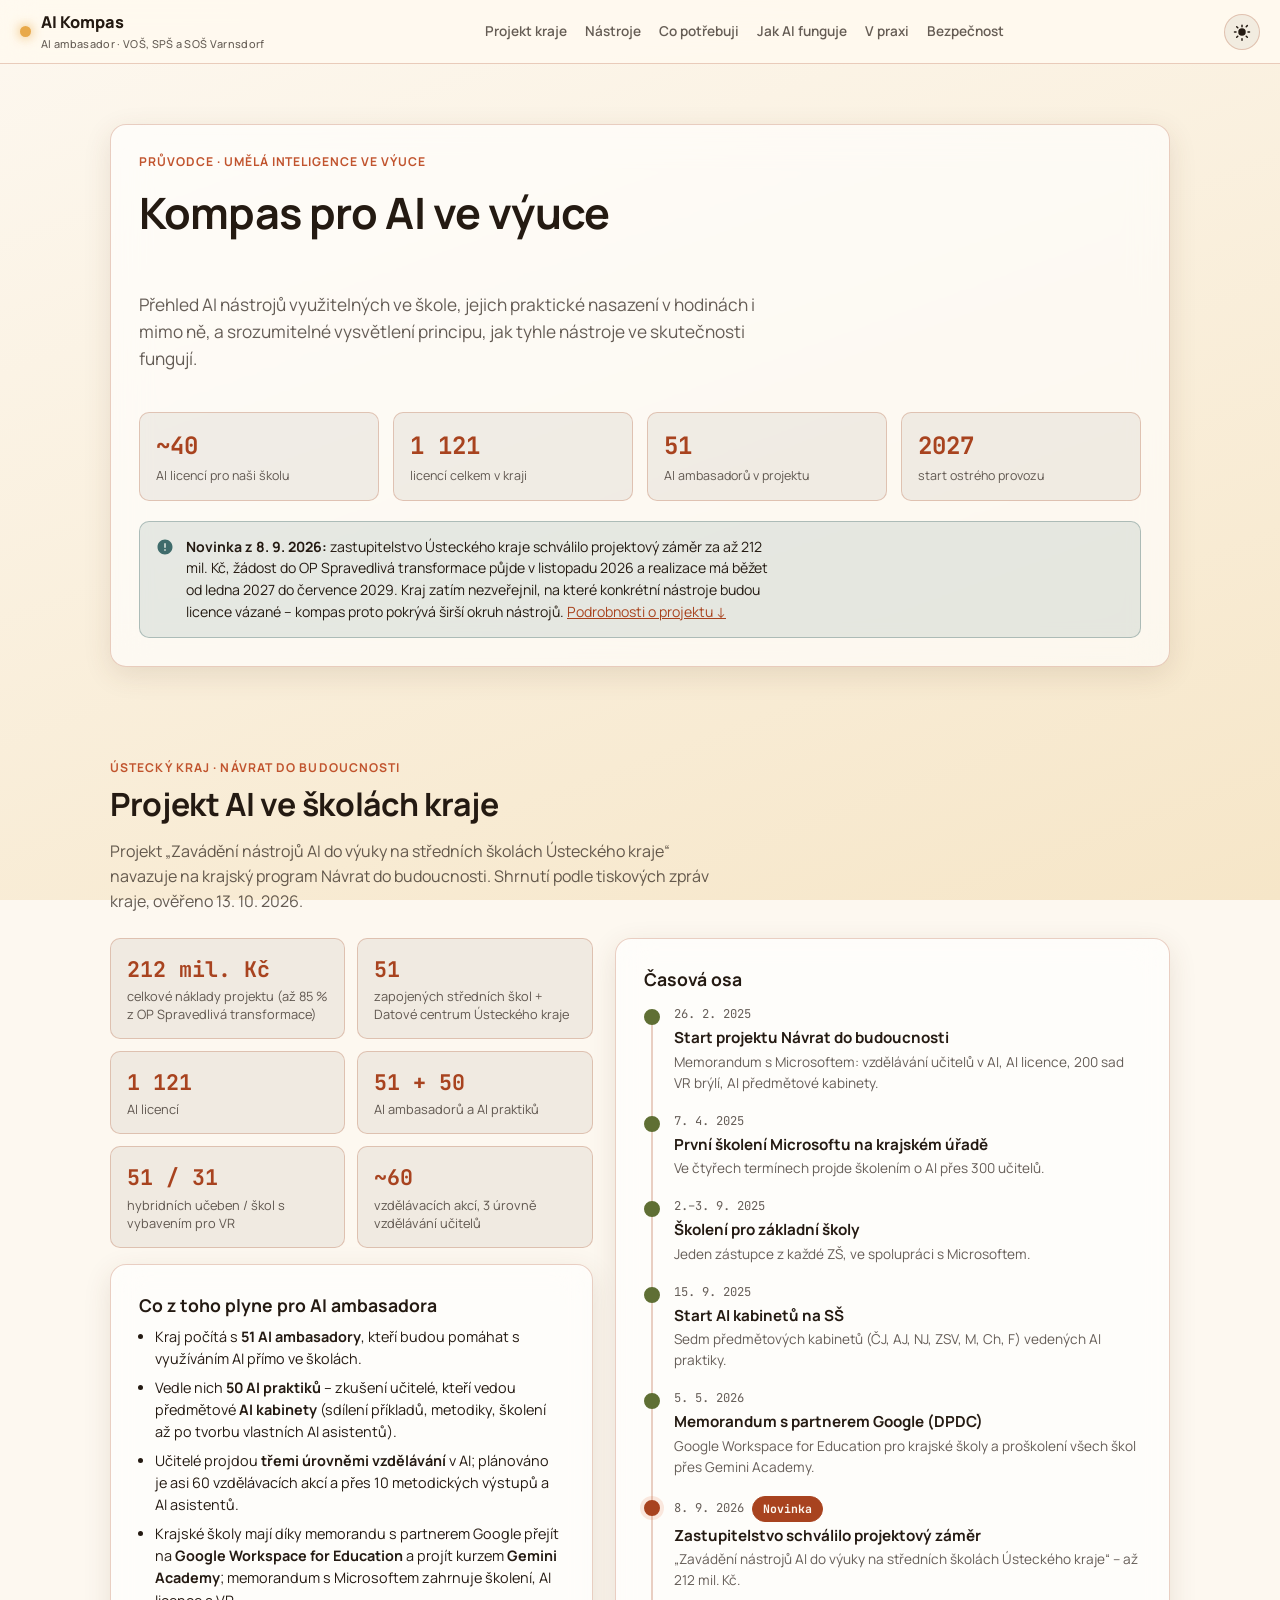
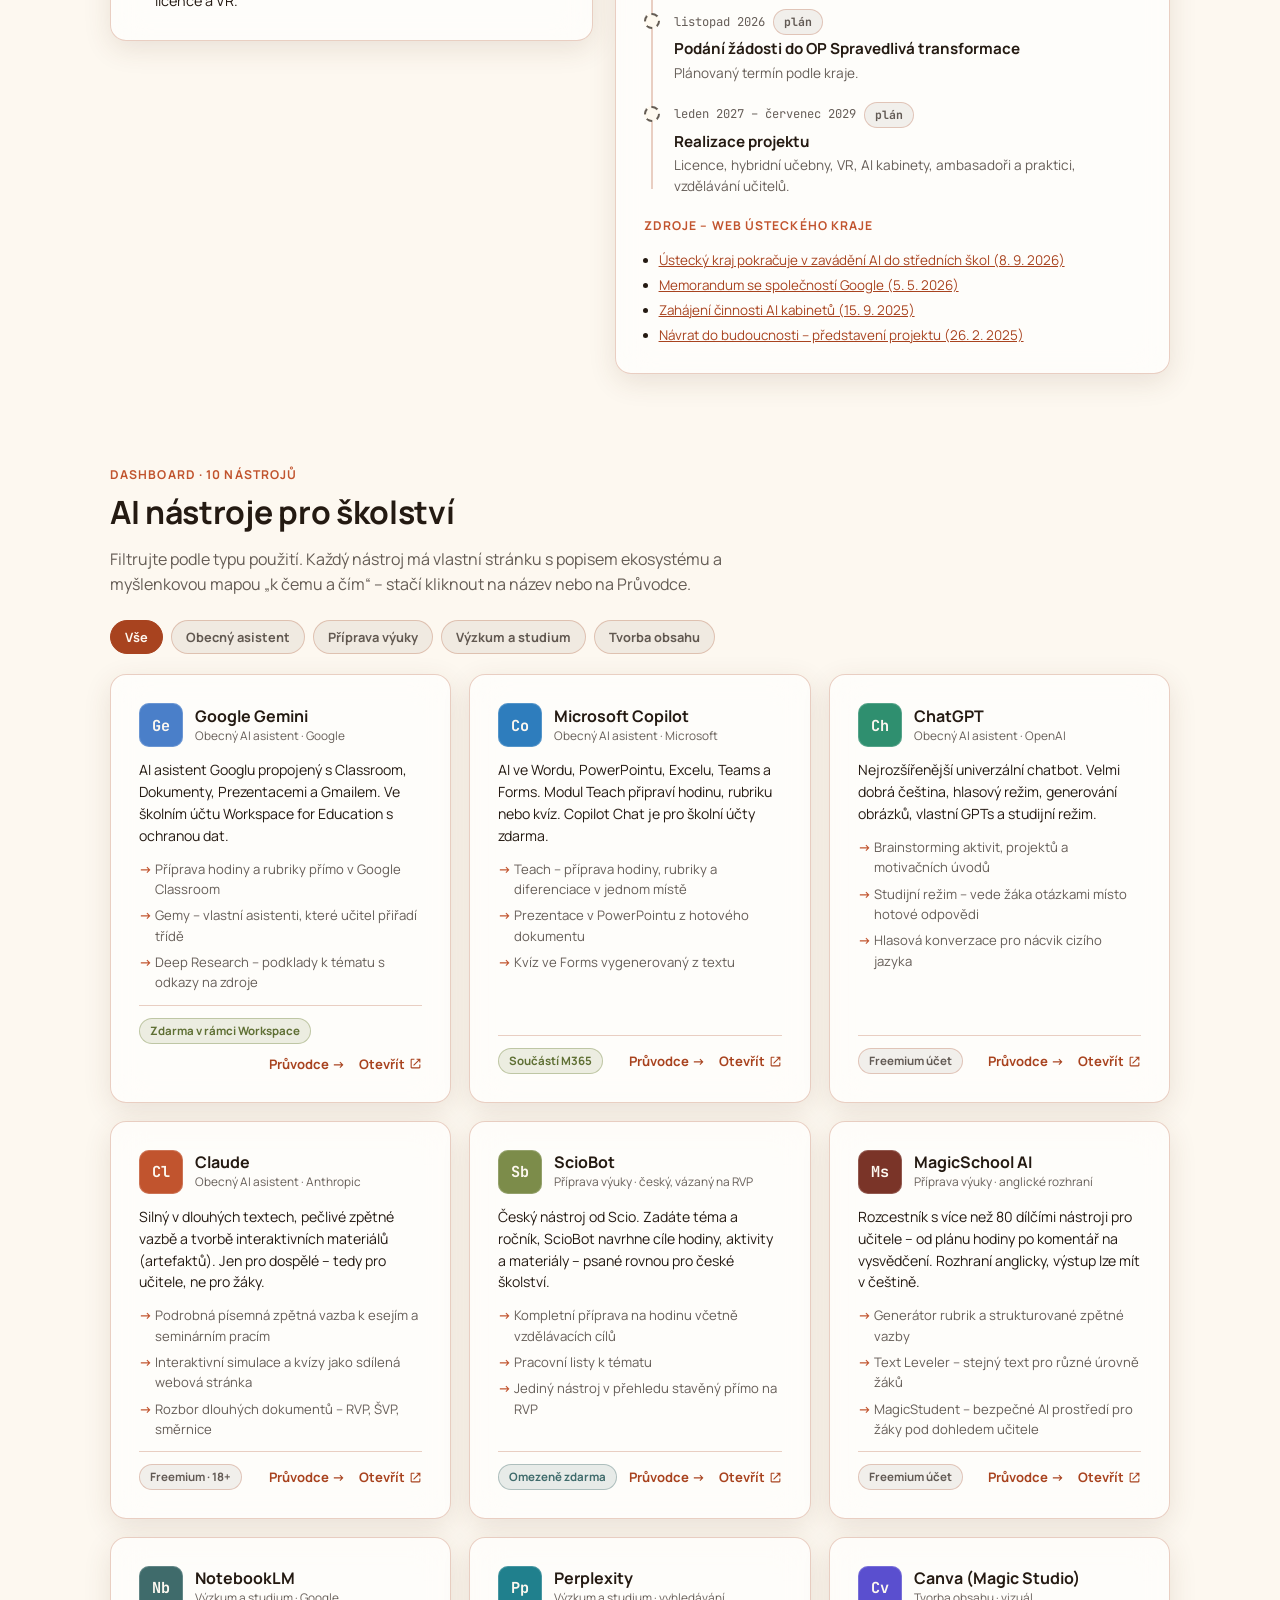
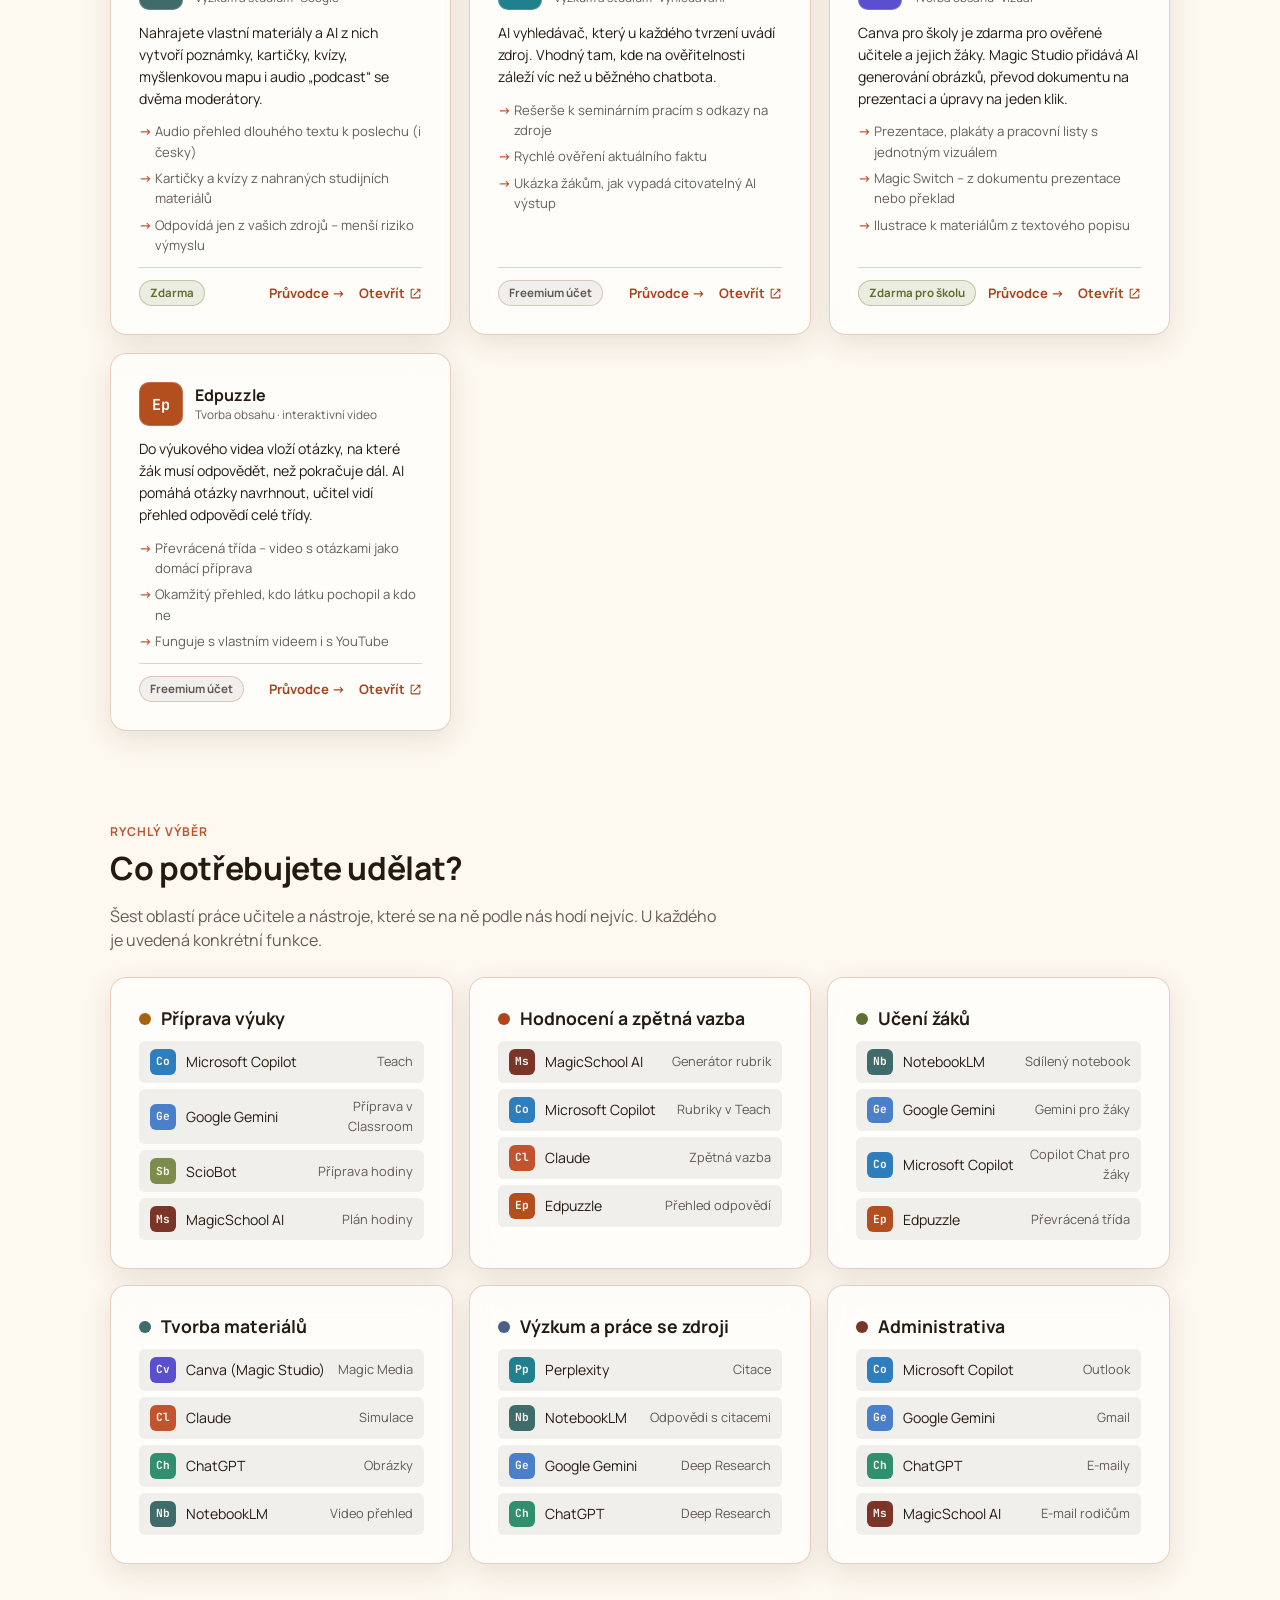
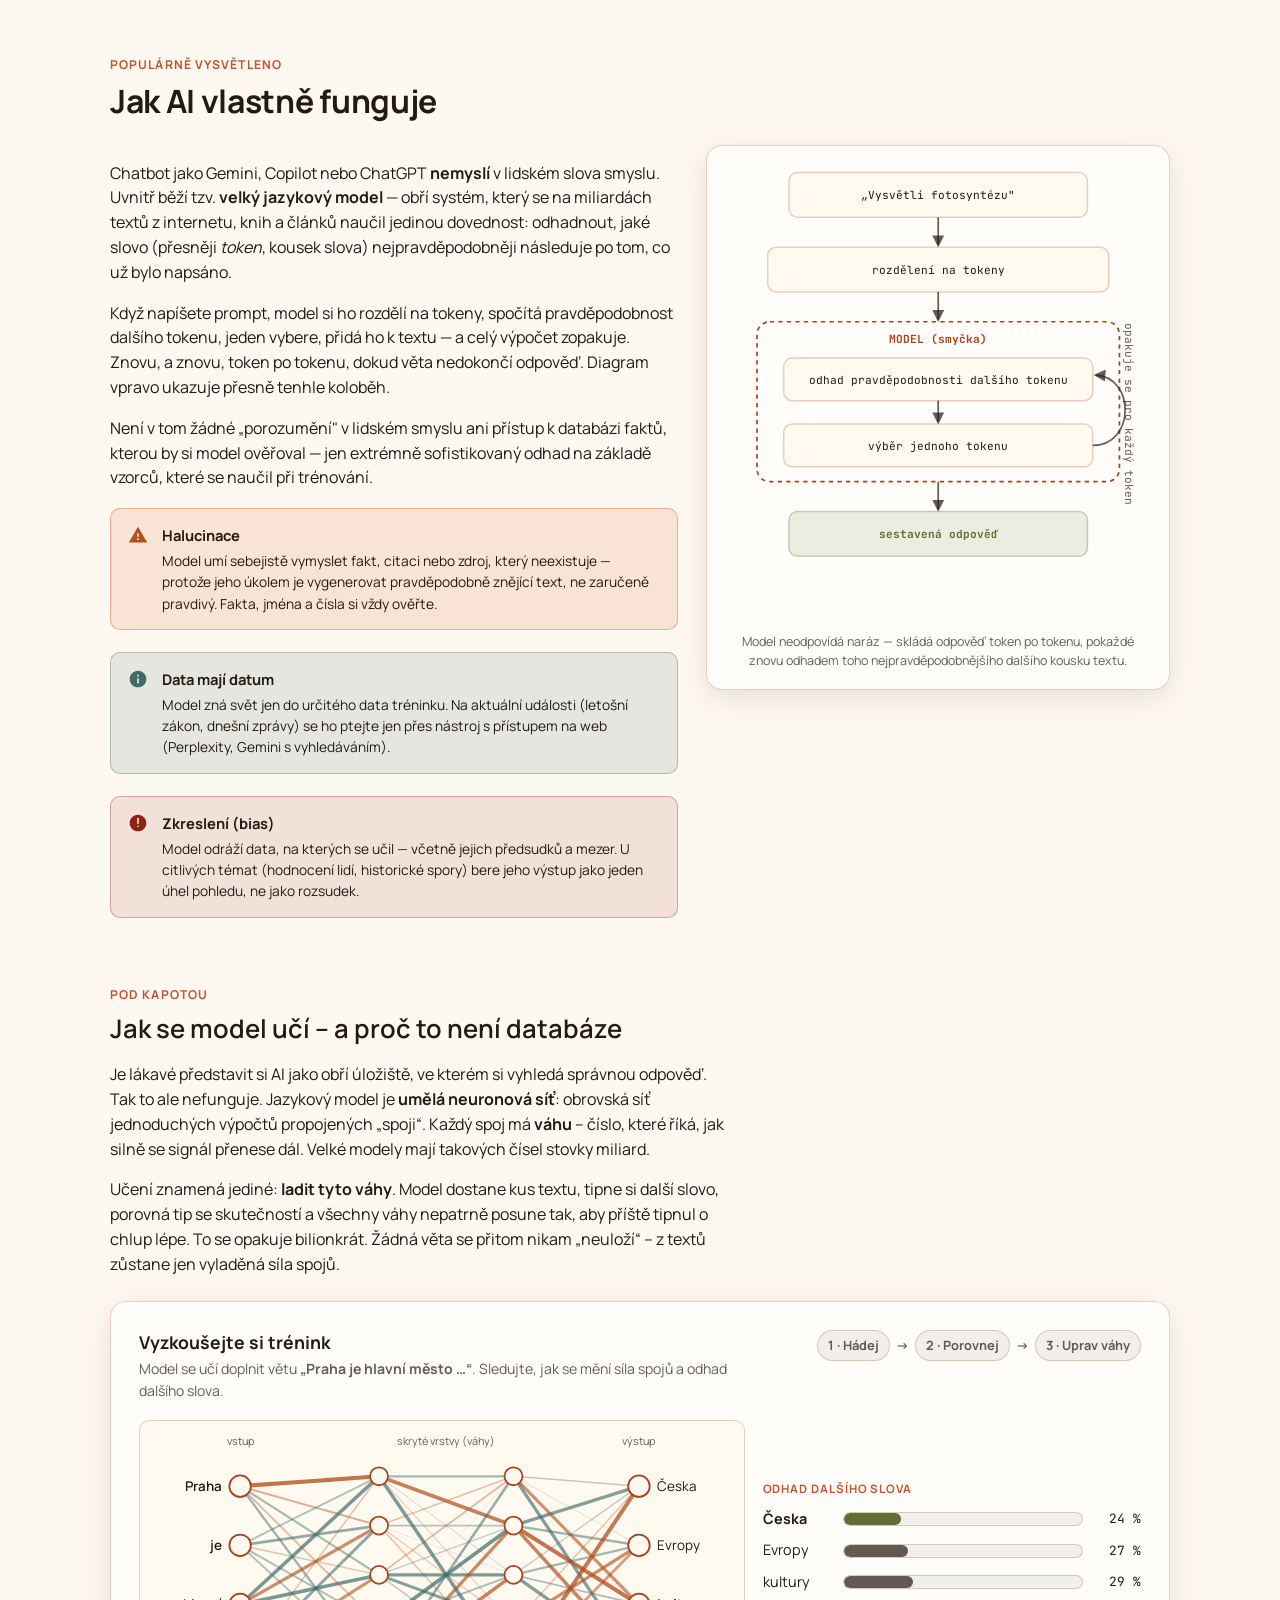
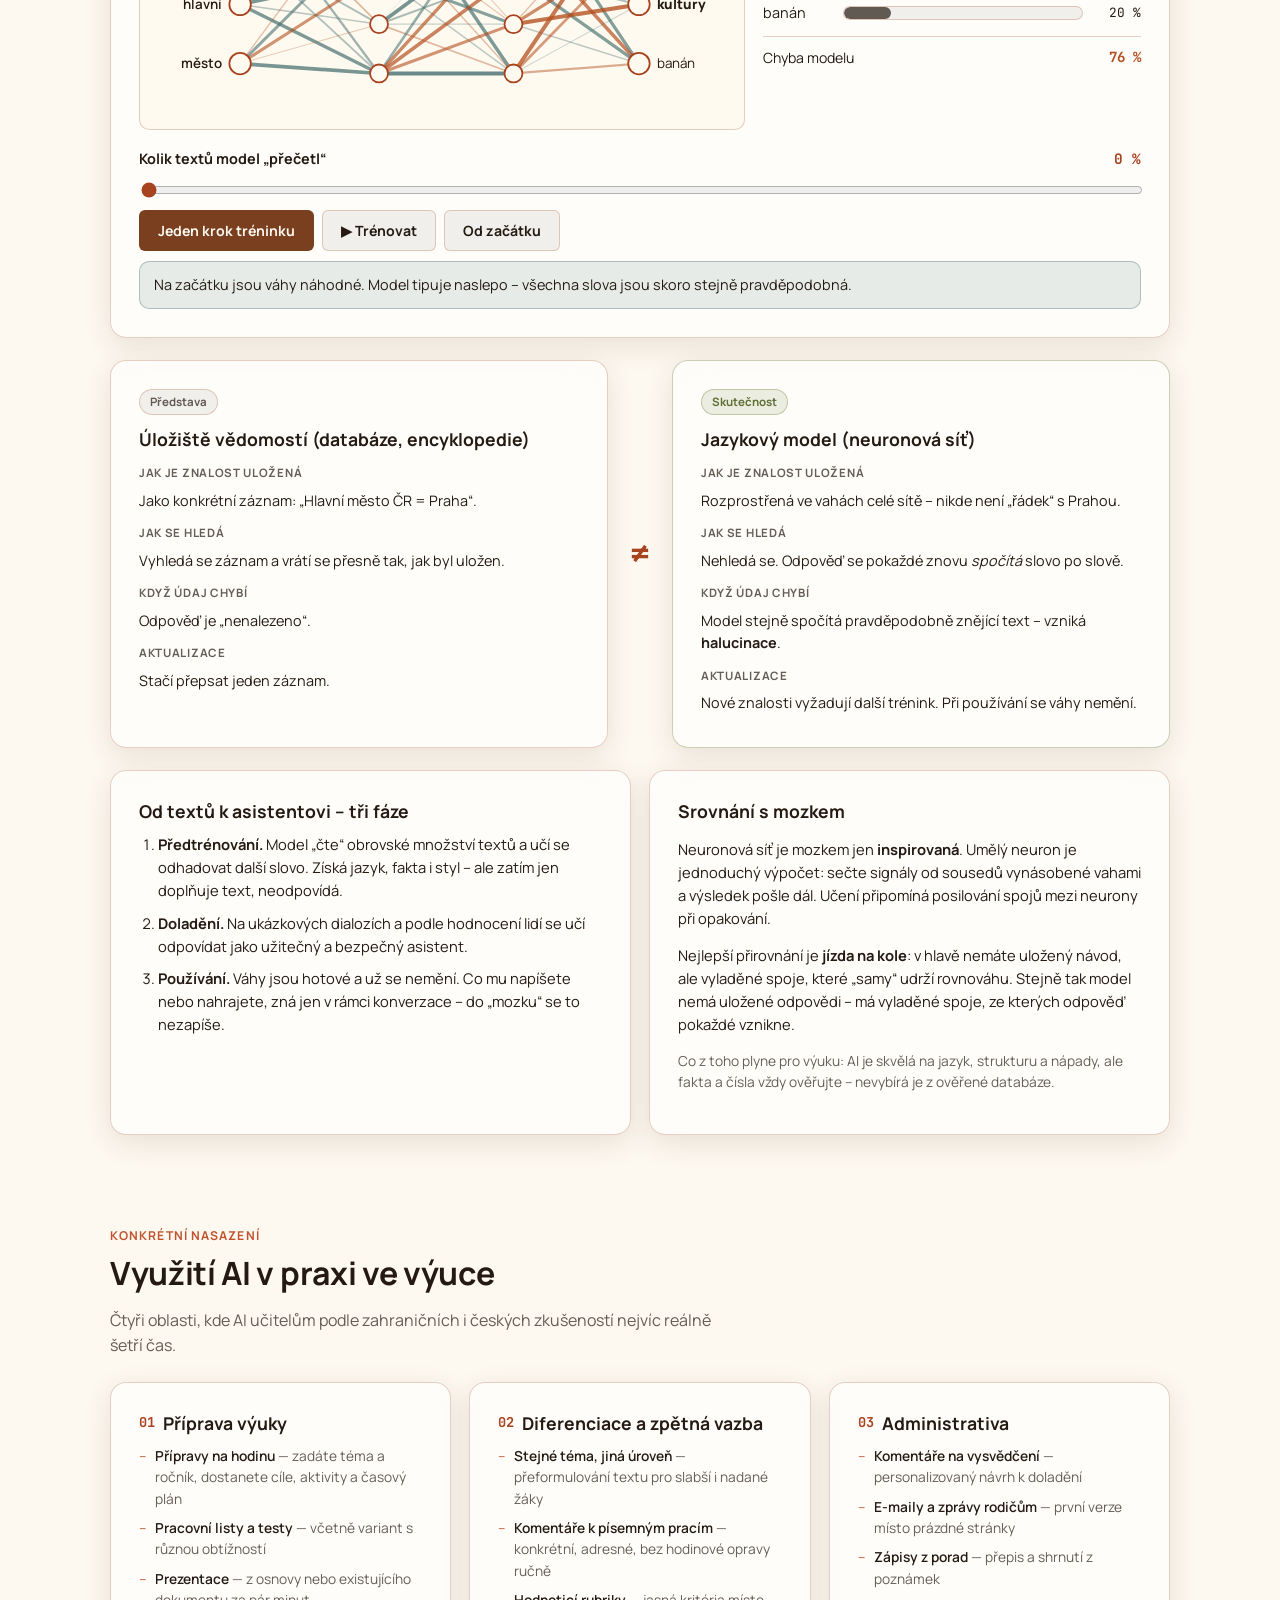
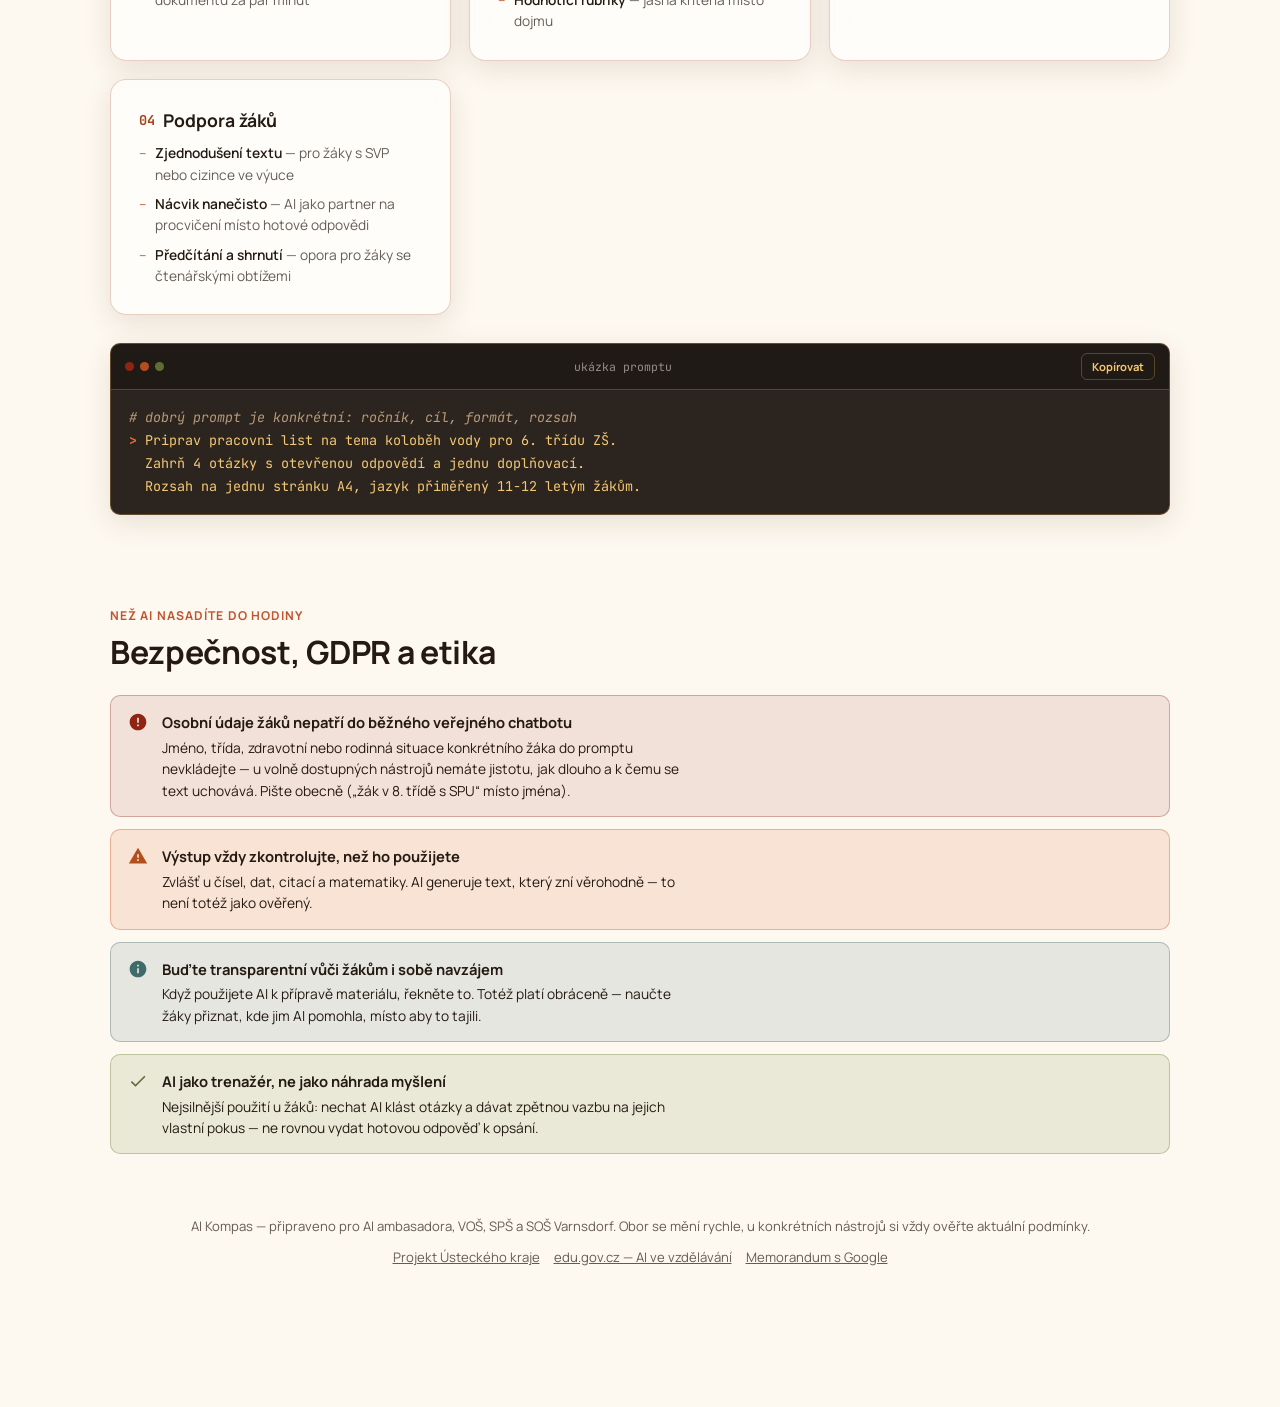
==== commit 7deee7eb: "Úprava 13.10.2026" ====
--- a/index.html
+++ b/index.html
@@ -39,7 +39,7 @@
     <div class="glass-panel hero">
       <div class="tagline">Průvodce · Umělá inteligence ve výuce</div>
       <h1>Kompas pro AI ve výuce</h1>
-      <p class="lead">Přehled AI nástrojů využitelných ve škole, jejich praktické nasazení v hodinách i mimo ně, a srozumitelné vysvětlení principu, jak tyhle nástroje ve skutečnosti fungují — sepsáno pro roli AI ambasadora a k volnému sdílení s kolegy.</p>
+      <p class="lead">Přehled AI nástrojů využitelných ve škole, jejich praktické nasazení v hodinách i mimo ně, a srozumitelné vysvětlení principu, jak tyhle nástroje ve skutečnosti fungují.</p>
 
       <div class="stat-row">
         <div class="stat-tile"><div class="num">~40</div><div class="label">AI licencí pro naši školu</div></div>
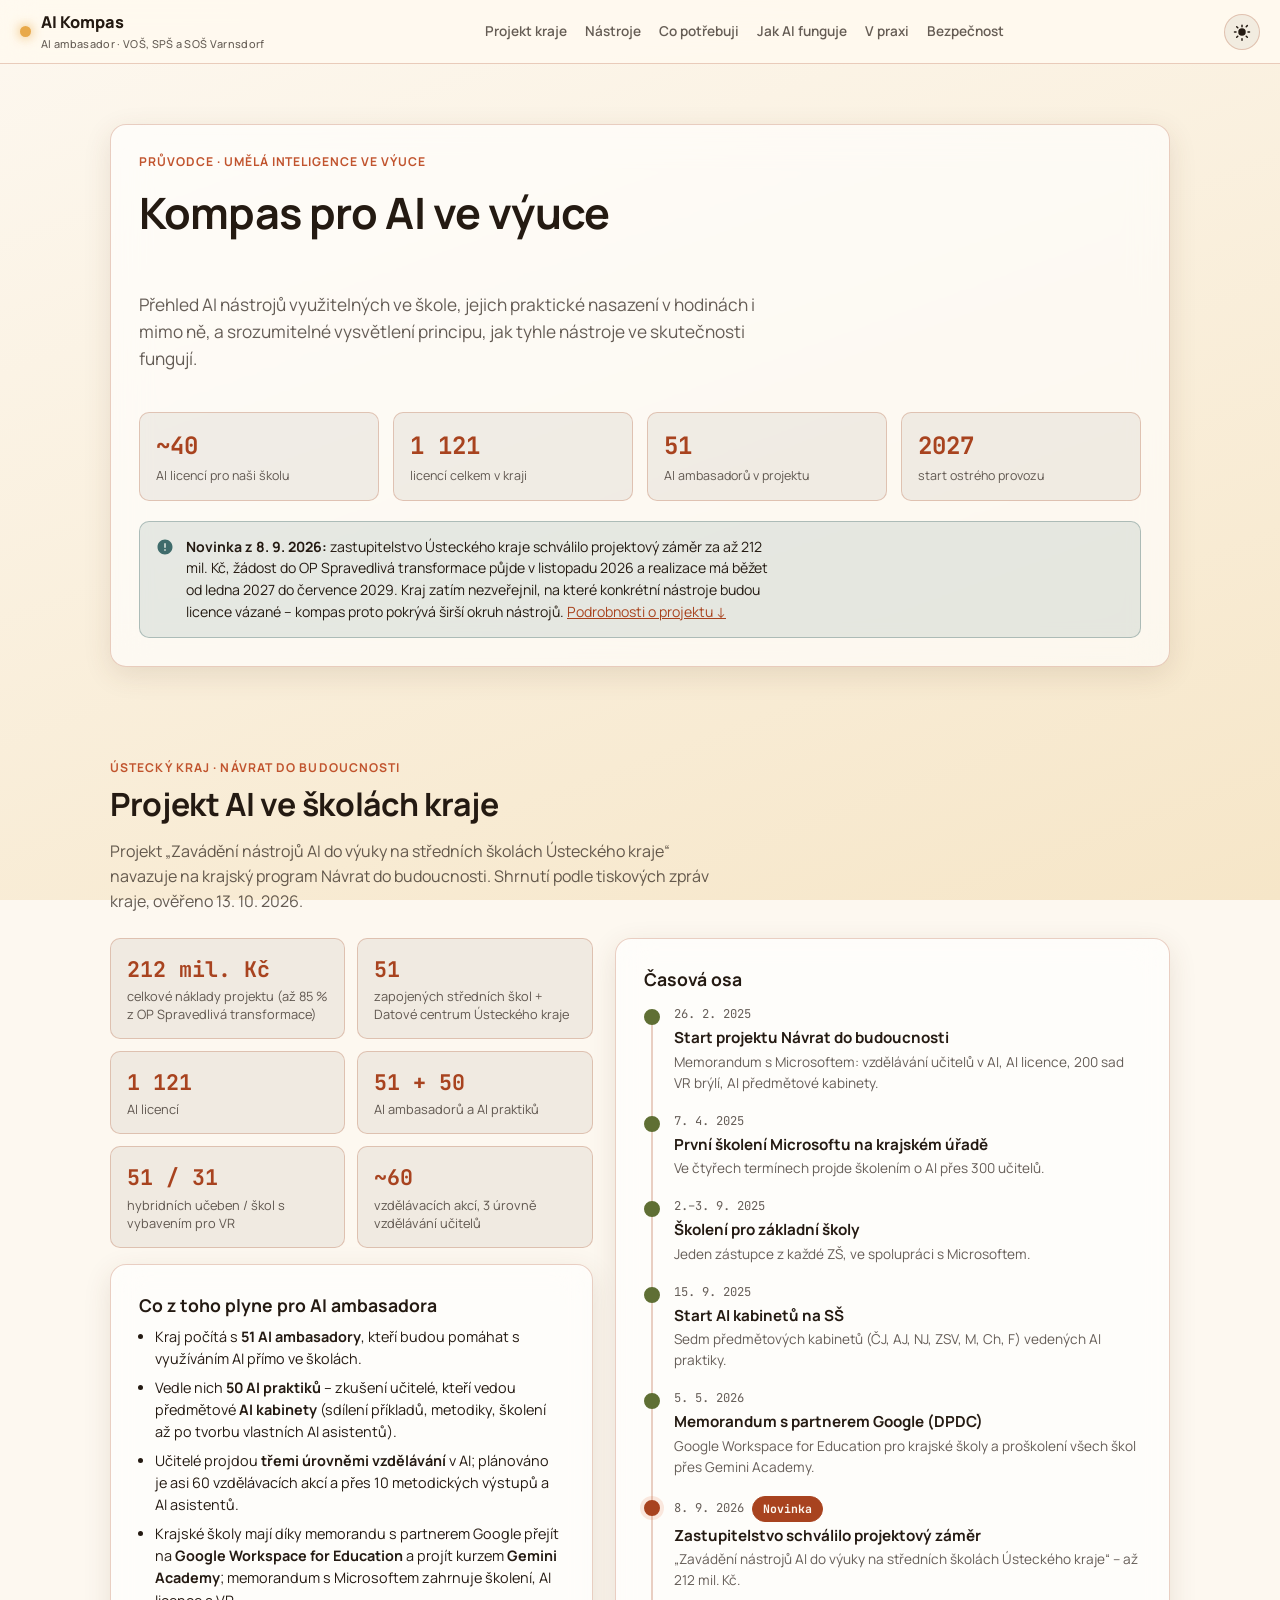
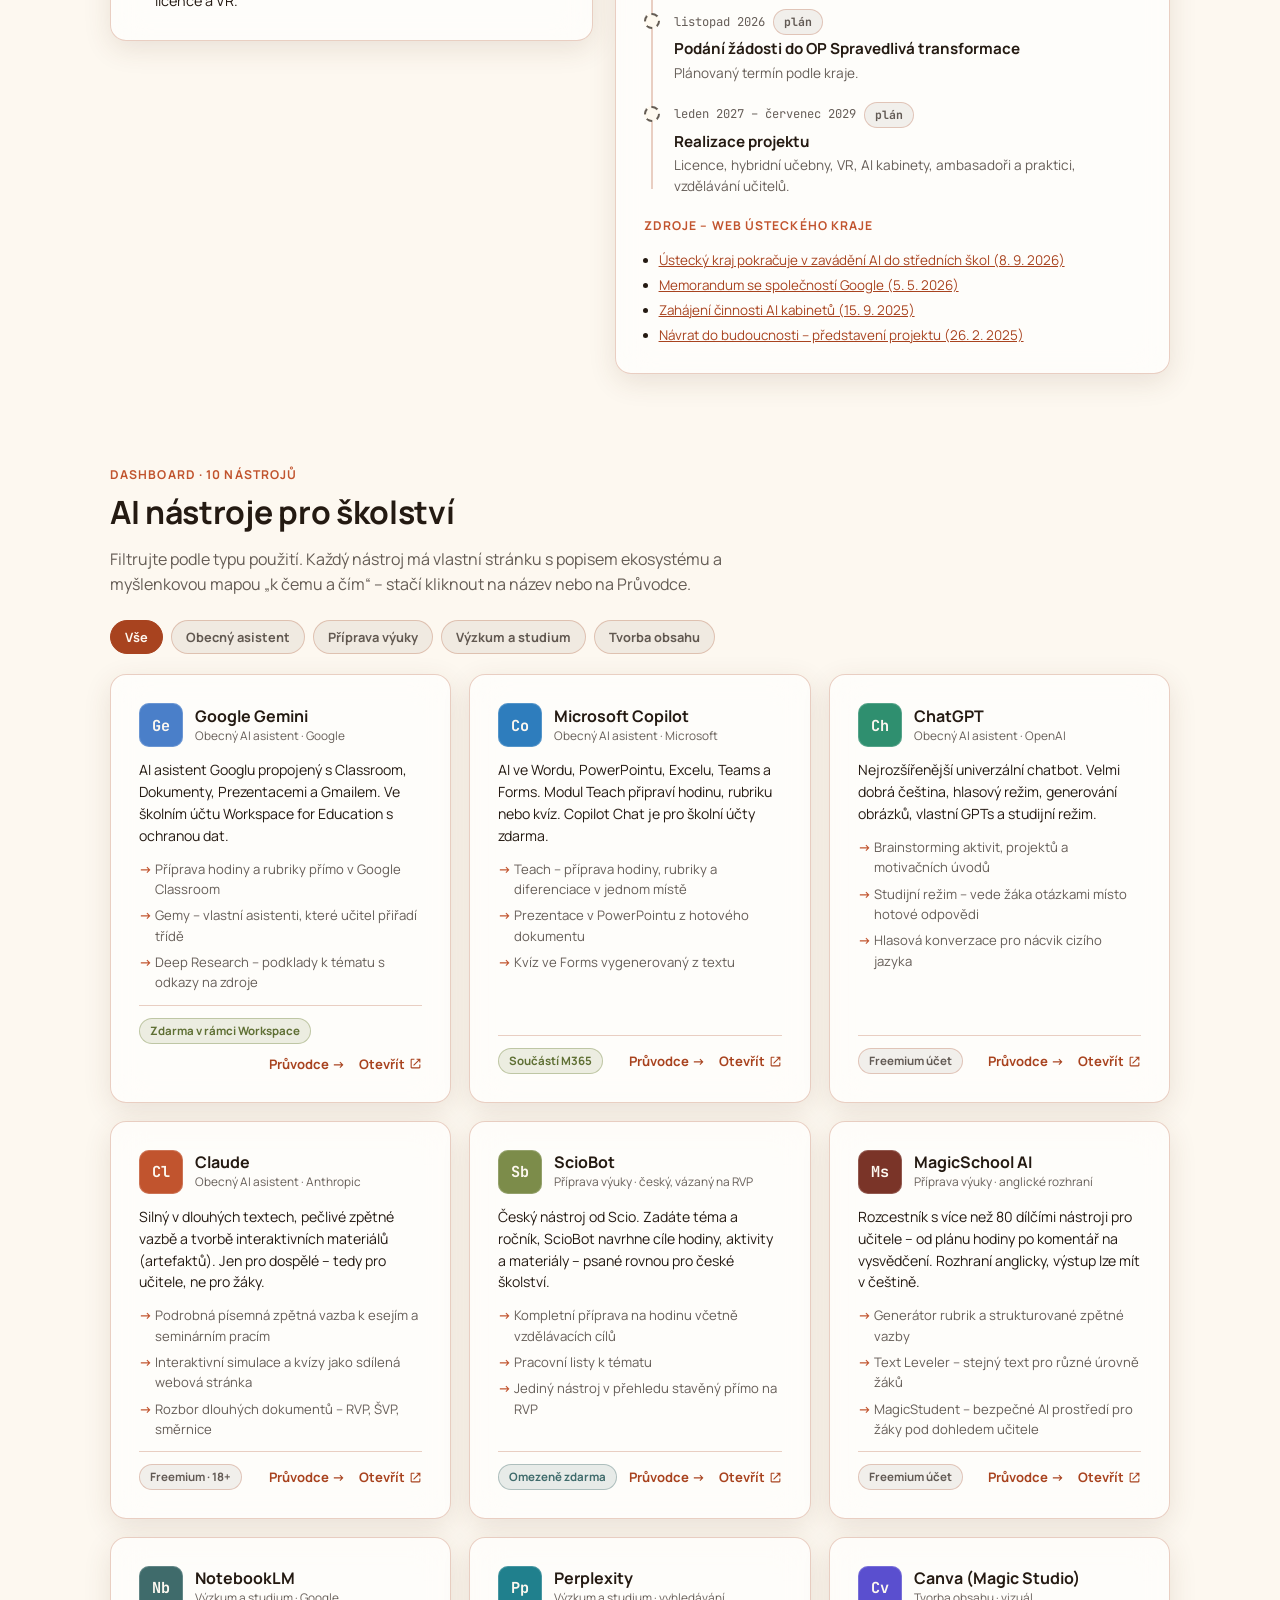
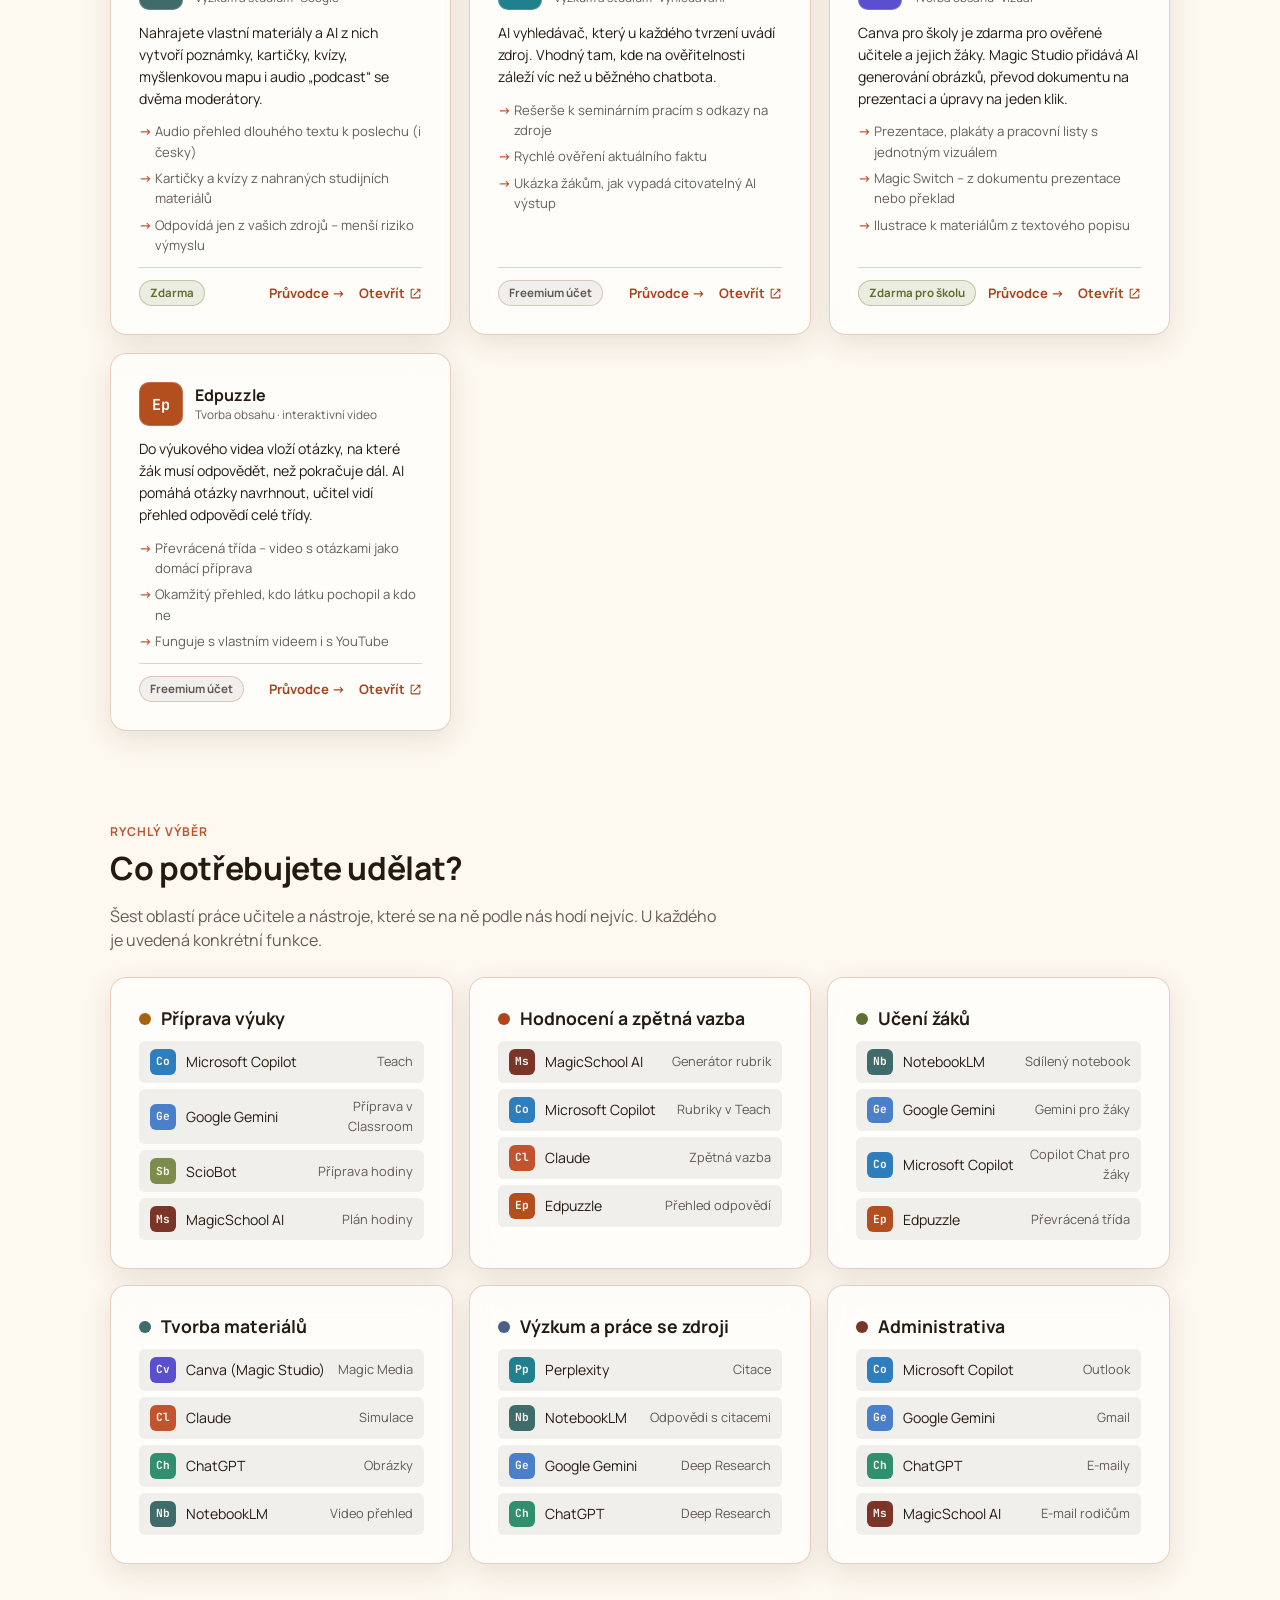
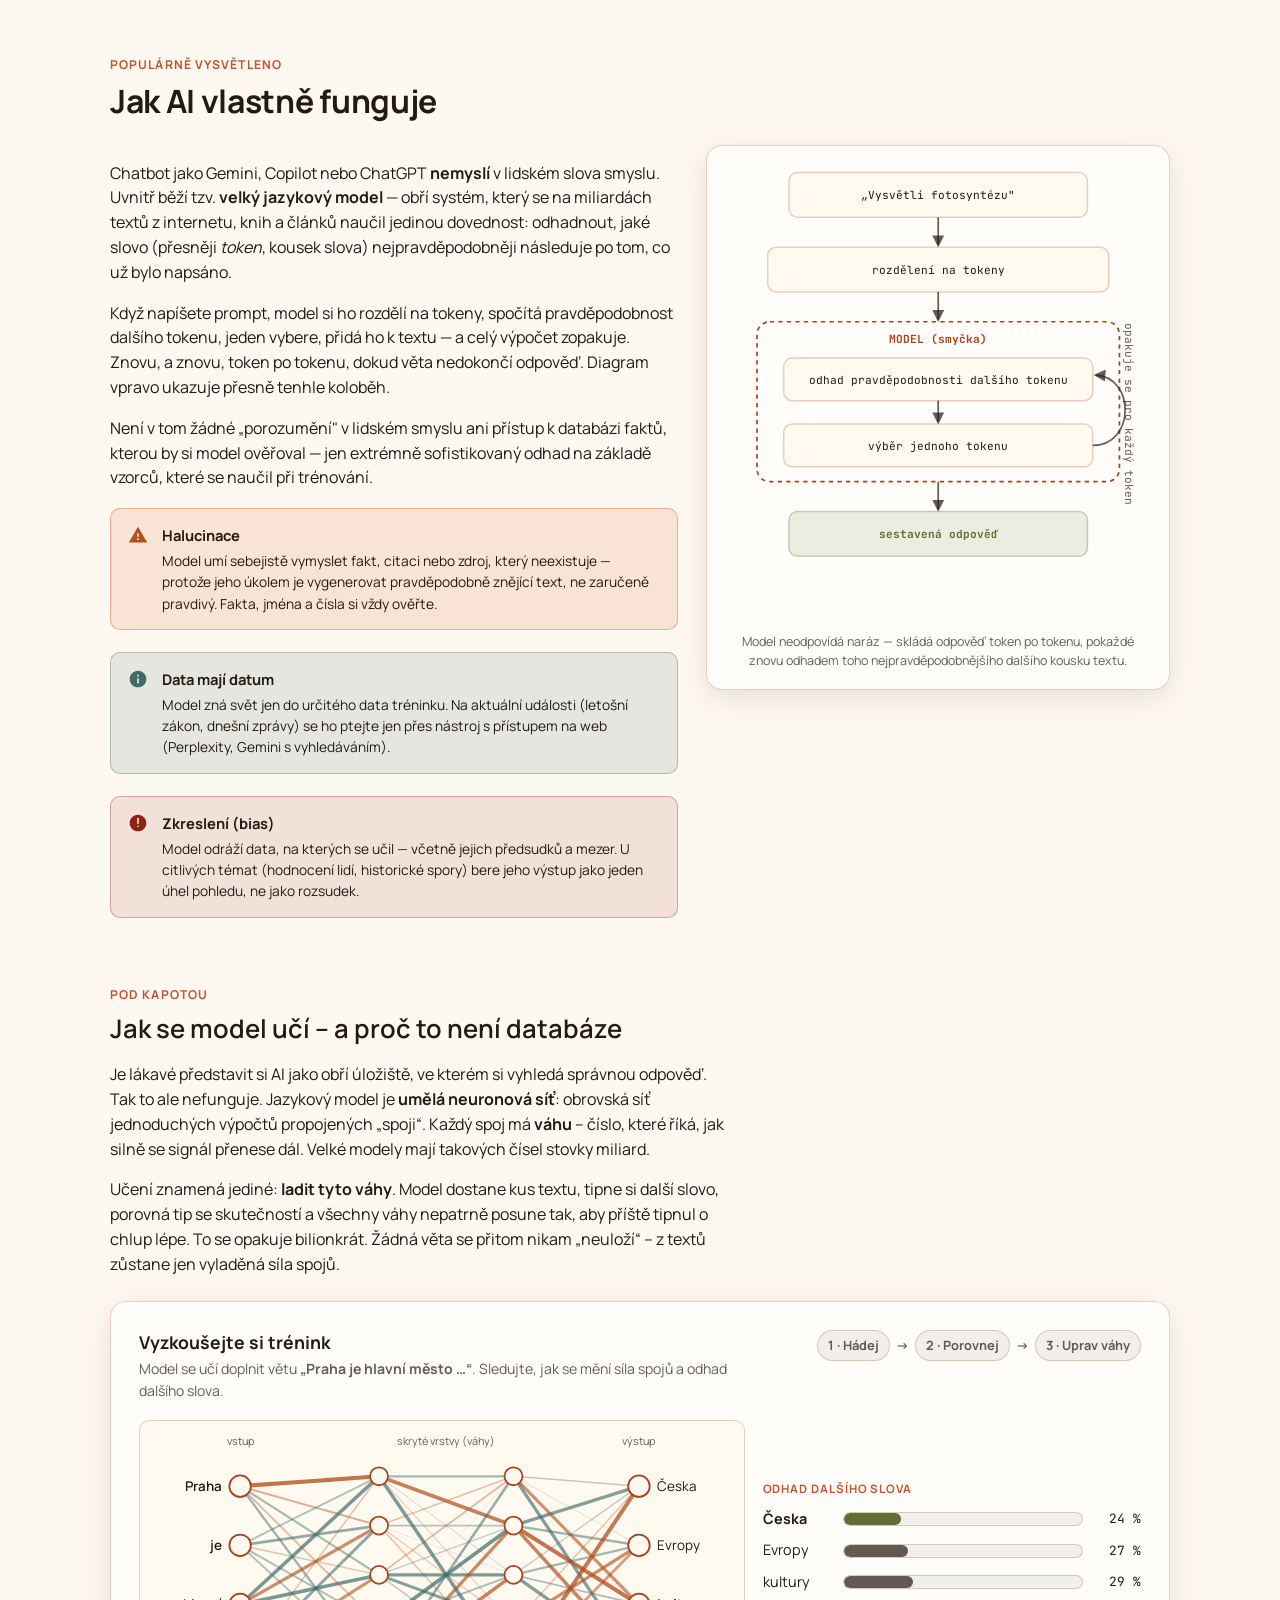
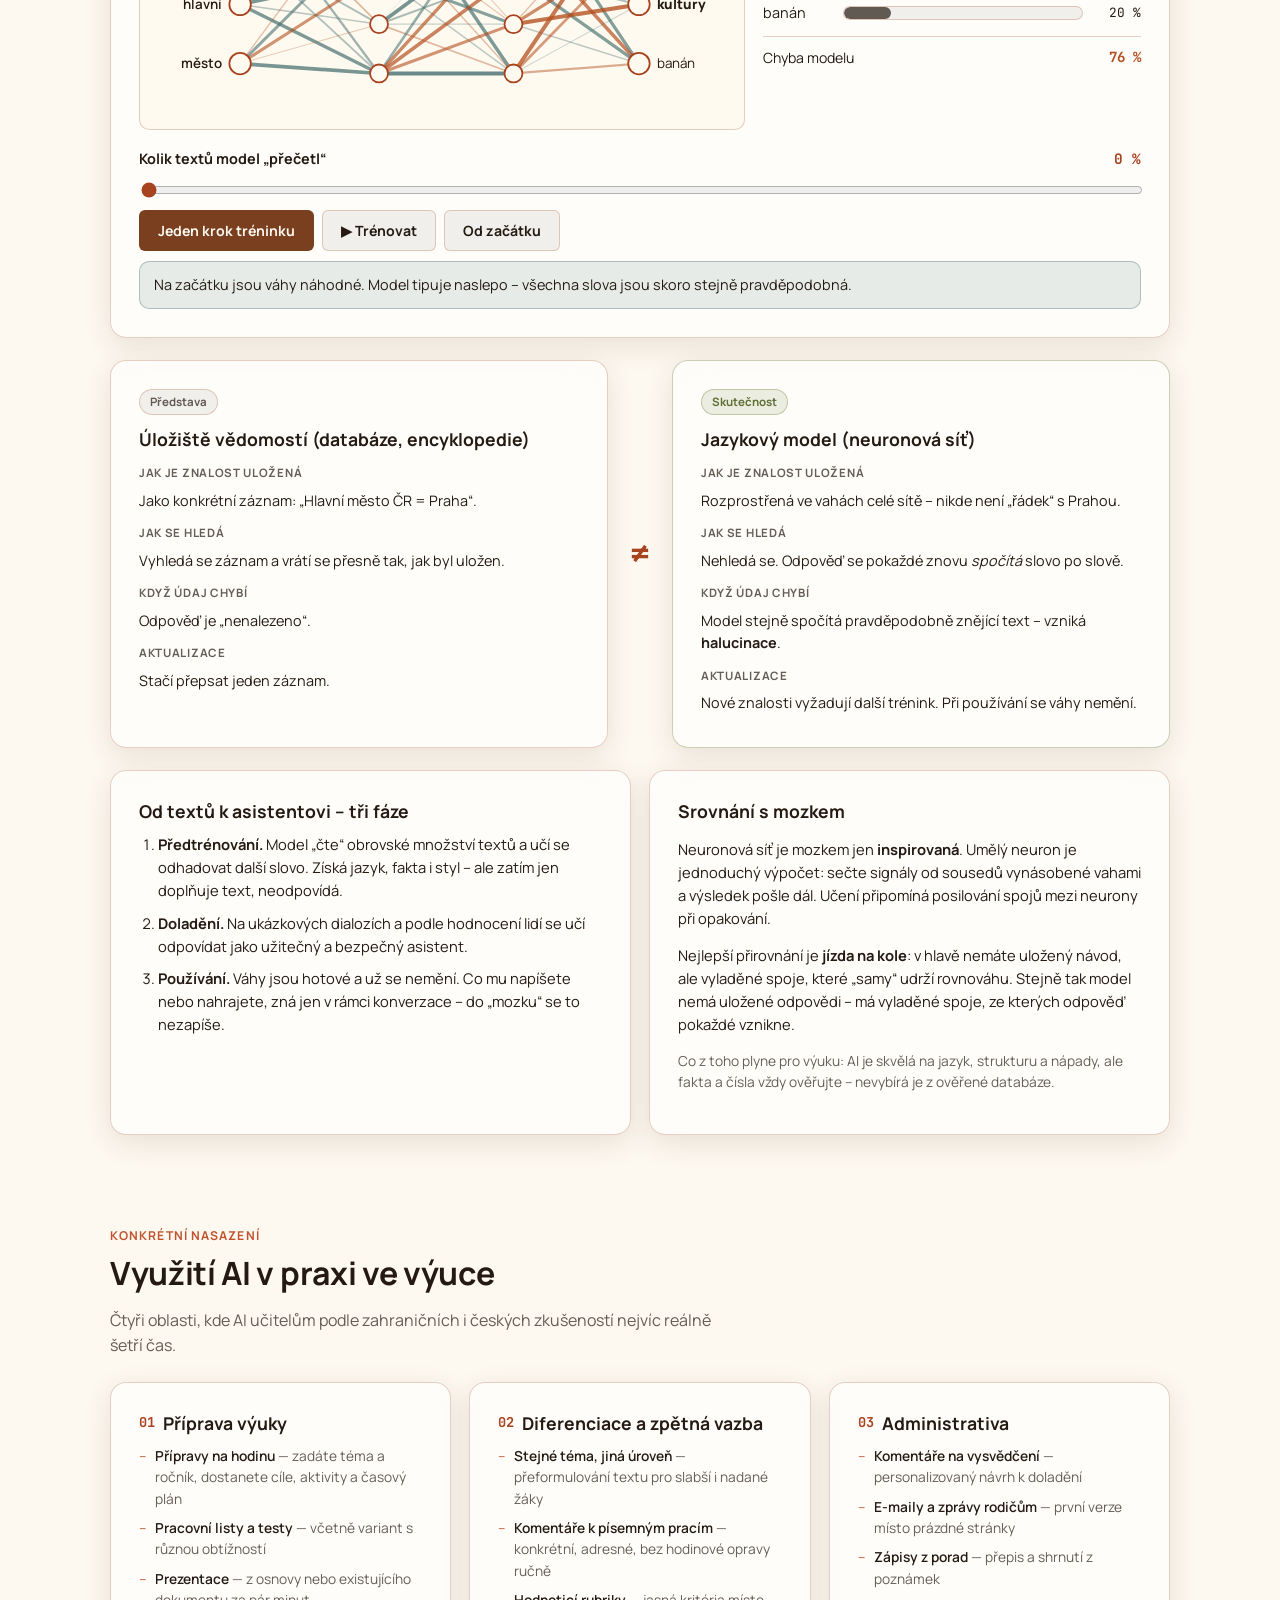
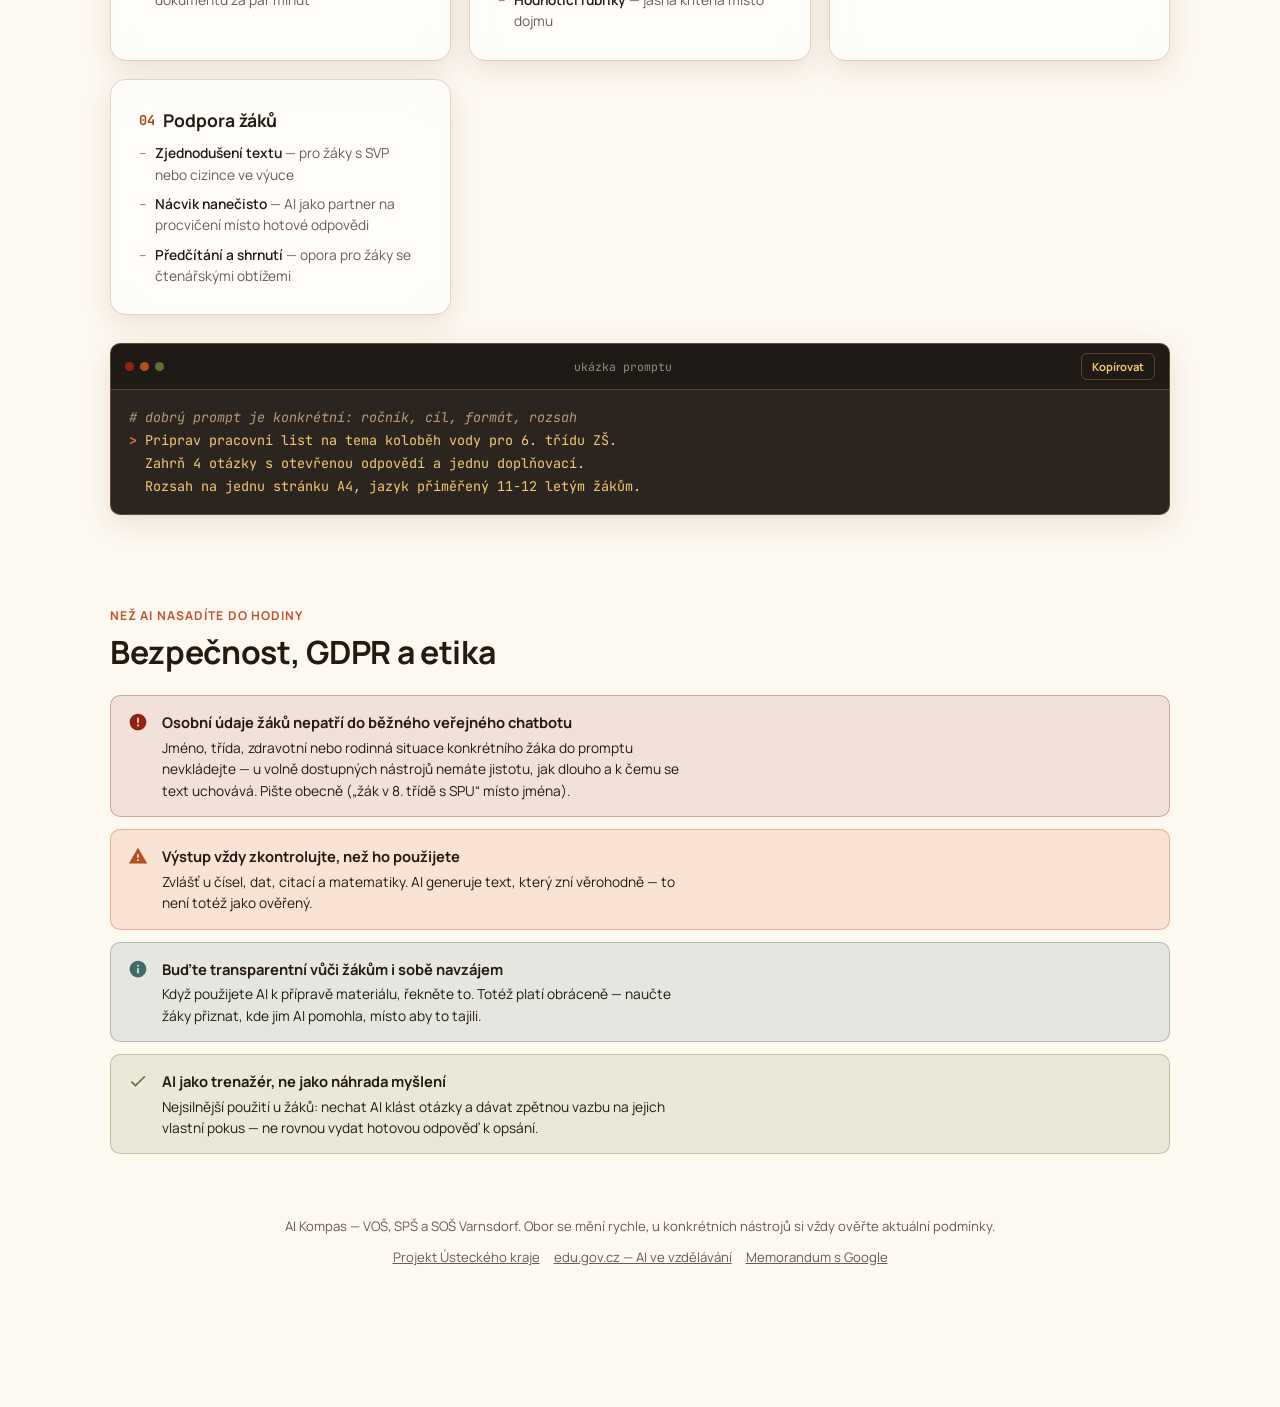
==== commit 9849515d: "Úprava 13.10.2026" ====
--- a/index.html
+++ b/index.html
@@ -342,7 +342,7 @@
   </section>
 
   <footer>
-    <div>AI Kompas — připraveno pro AI ambasadora, VOŠ, SPŠ a SOŠ Varnsdorf. Obor se mění rychle, u konkrétních nástrojů si vždy ověřte aktuální podmínky.</div>
+    <div>AI Kompas — VOŠ, SPŠ a SOŠ Varnsdorf. Obor se mění rychle, u konkrétních nástrojů si vždy ověřte aktuální podmínky.</div>
     <div class="foot-links">
       <a href="https://www.kr-ustecky.cz/ustecky-kraj-pokracuje-v-zavadeni-umele-inteligence-do-strednich-skol-navazuje-na-navrat-do-budoucnosti" target="_blank" rel="noopener">Projekt Ústeckého kraje</a>
       <a href="https://edu.gov.cz/digitalizujeme/ai/" target="_blank" rel="noopener">edu.gov.cz — AI ve vzdělávání</a>
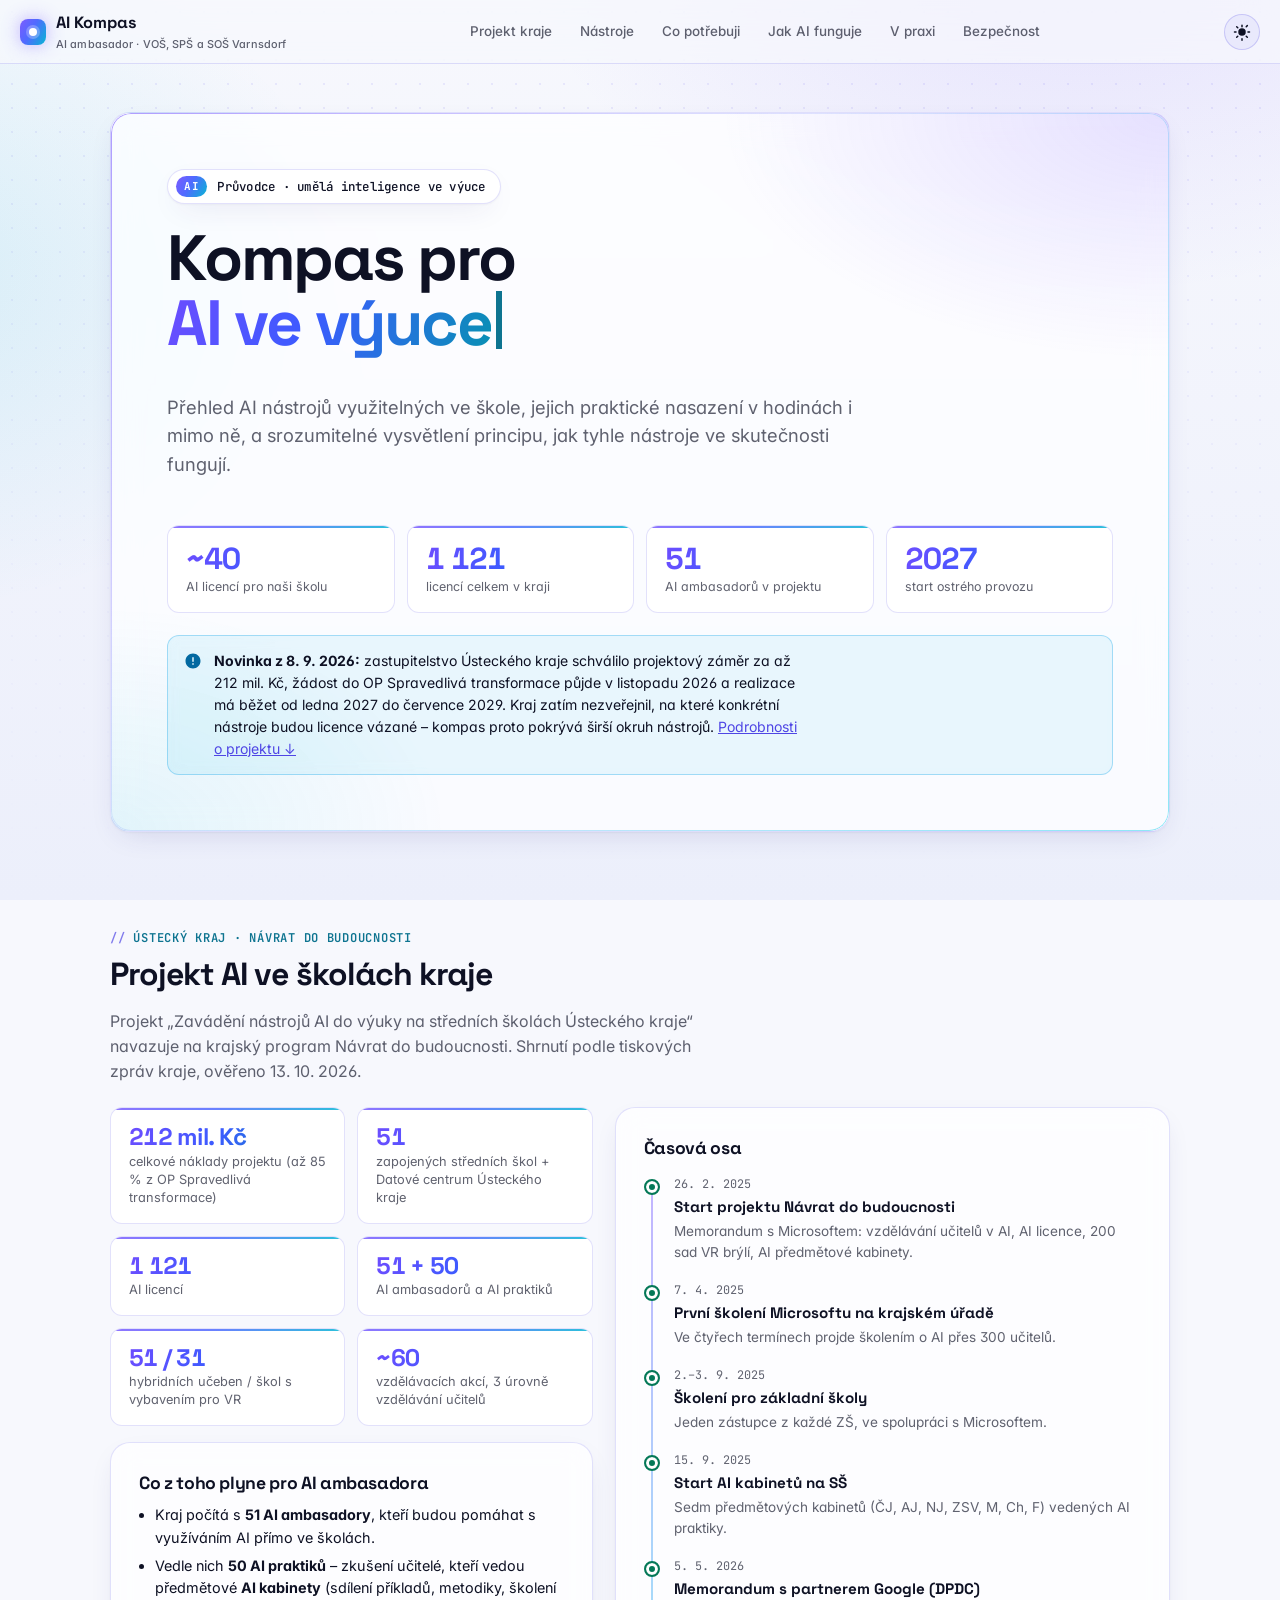
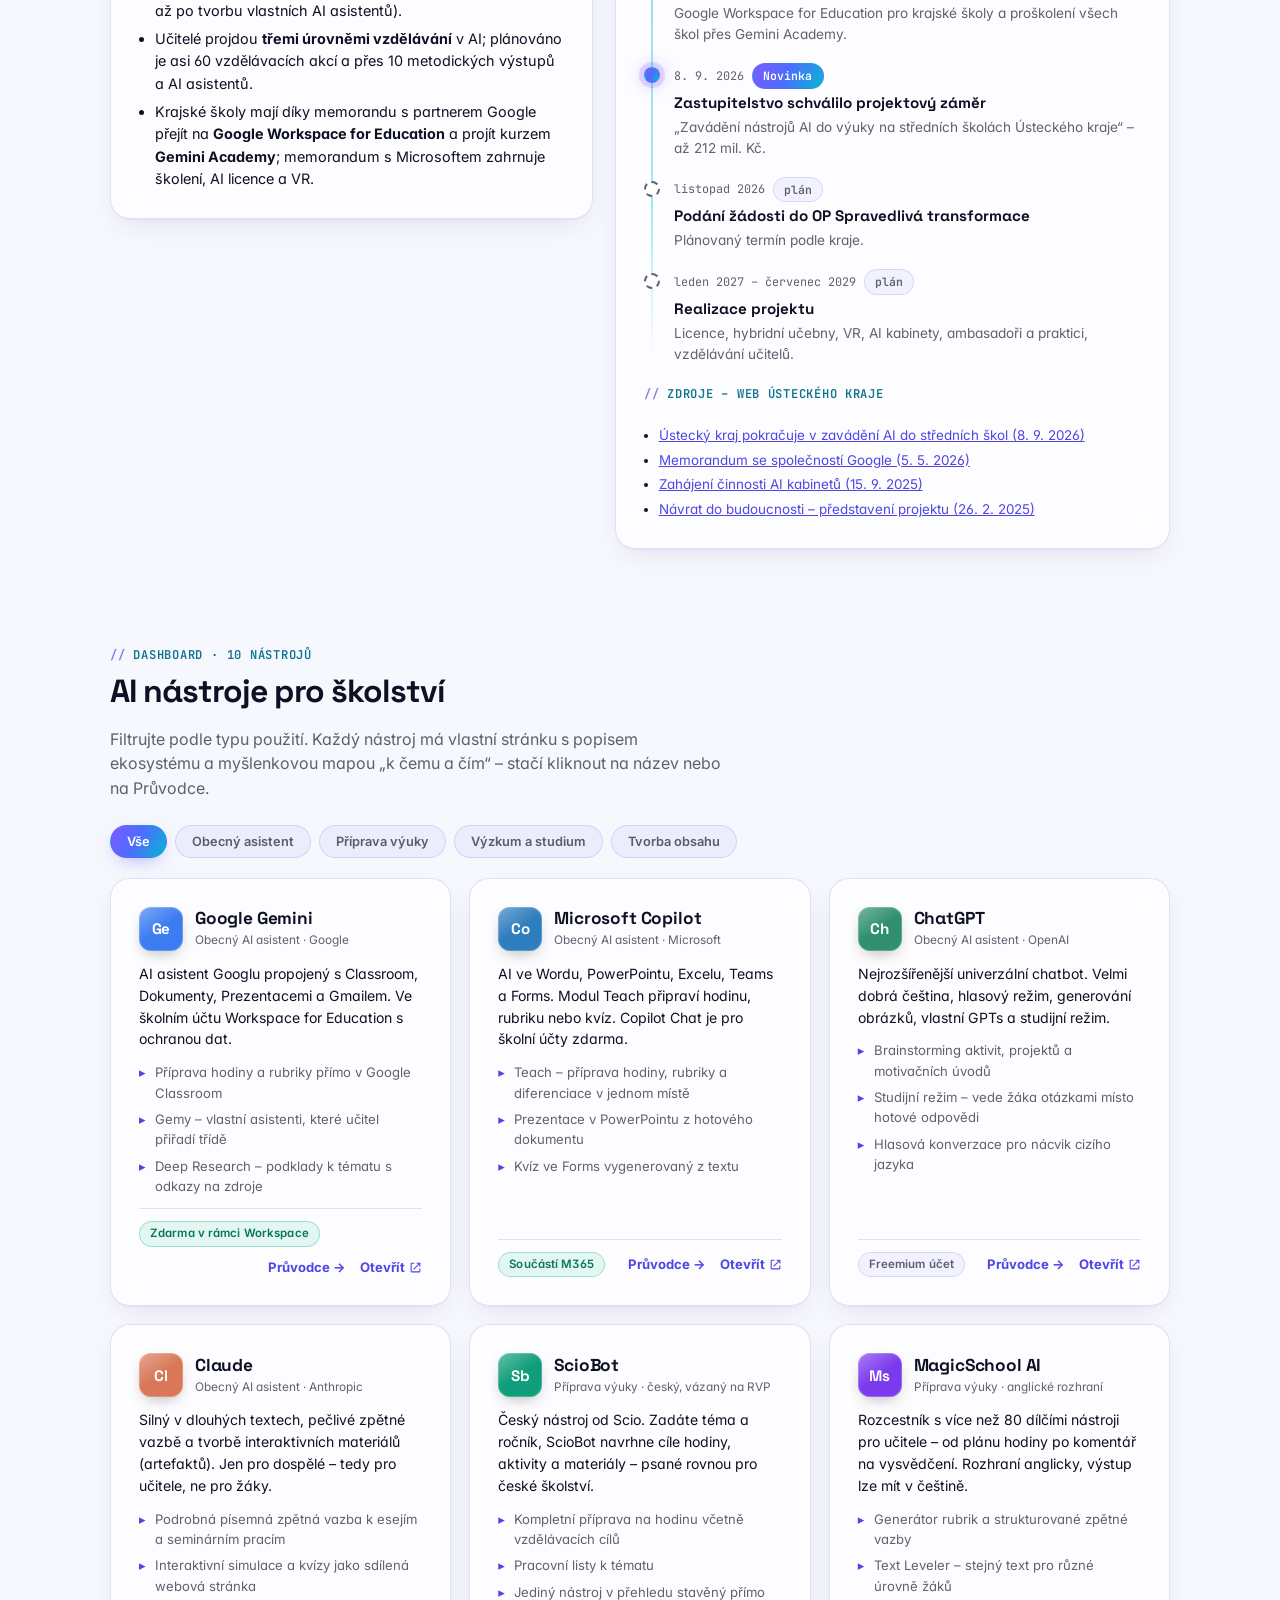
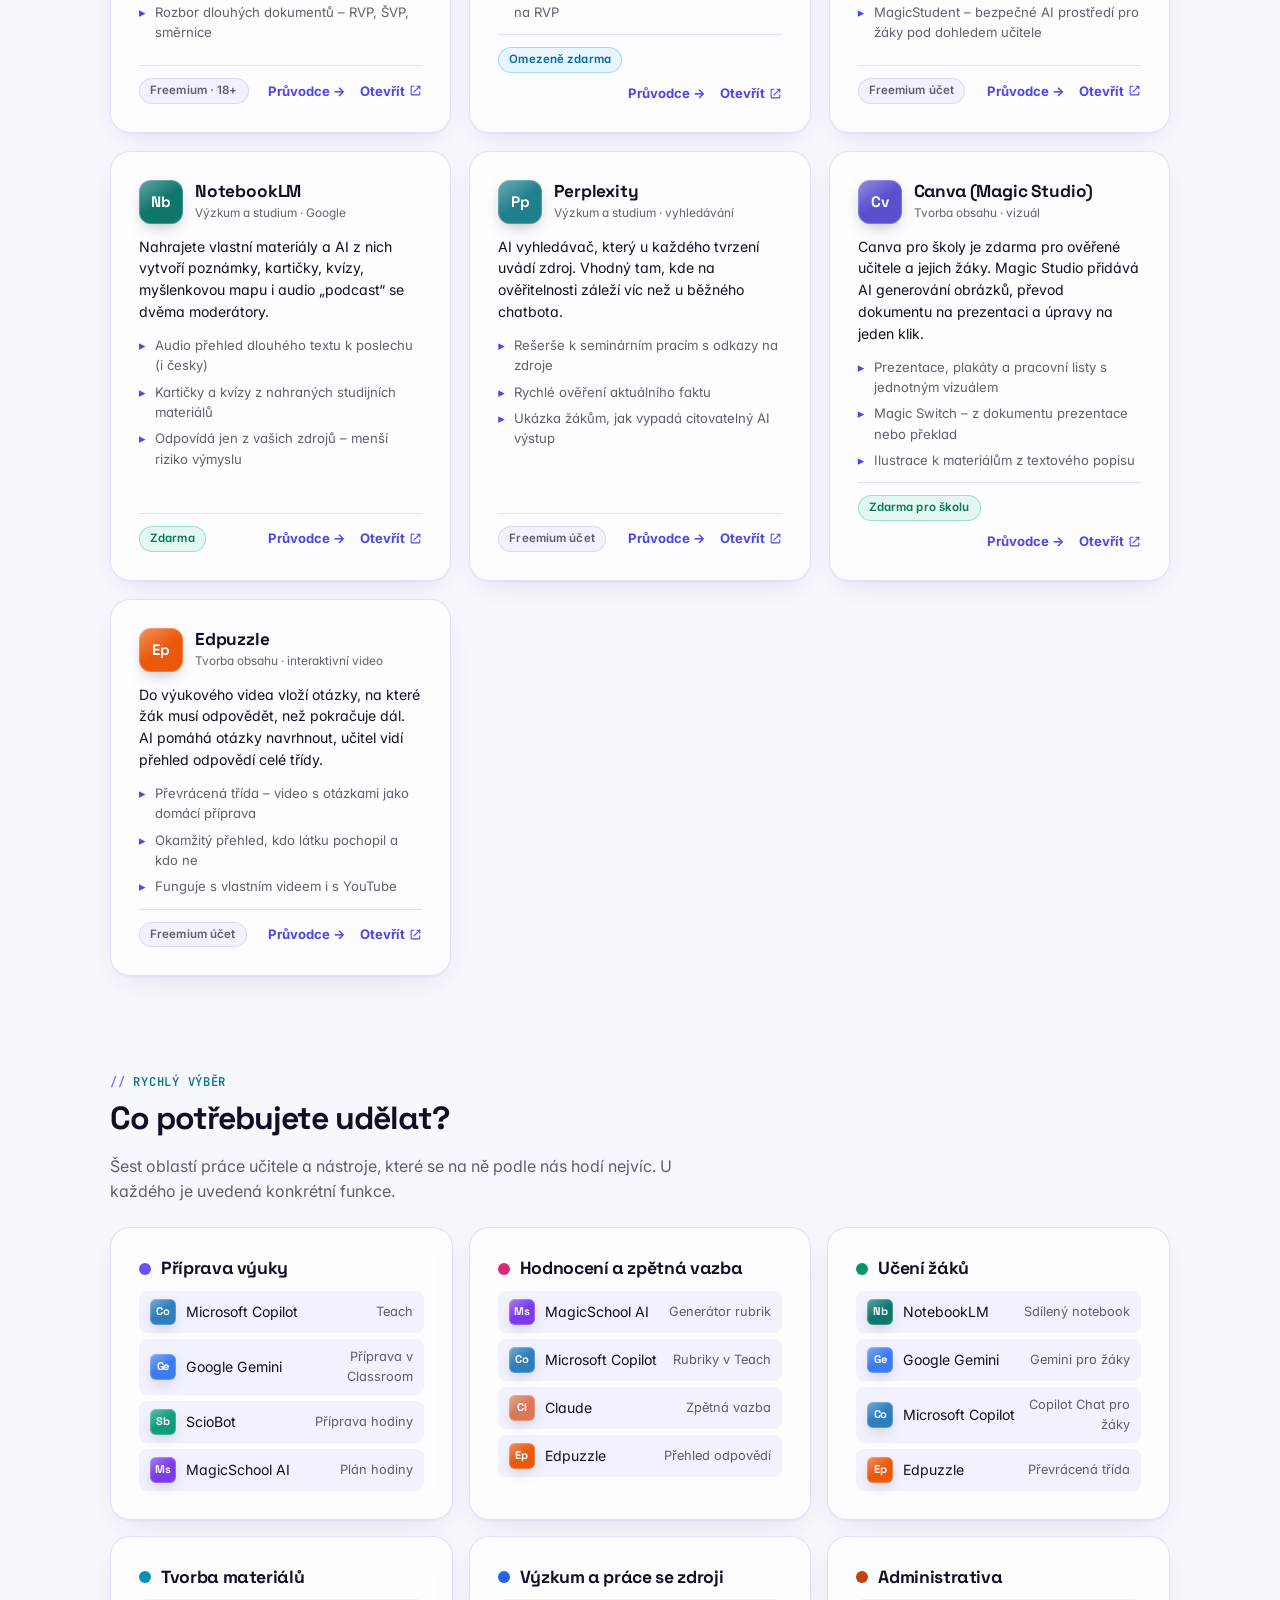
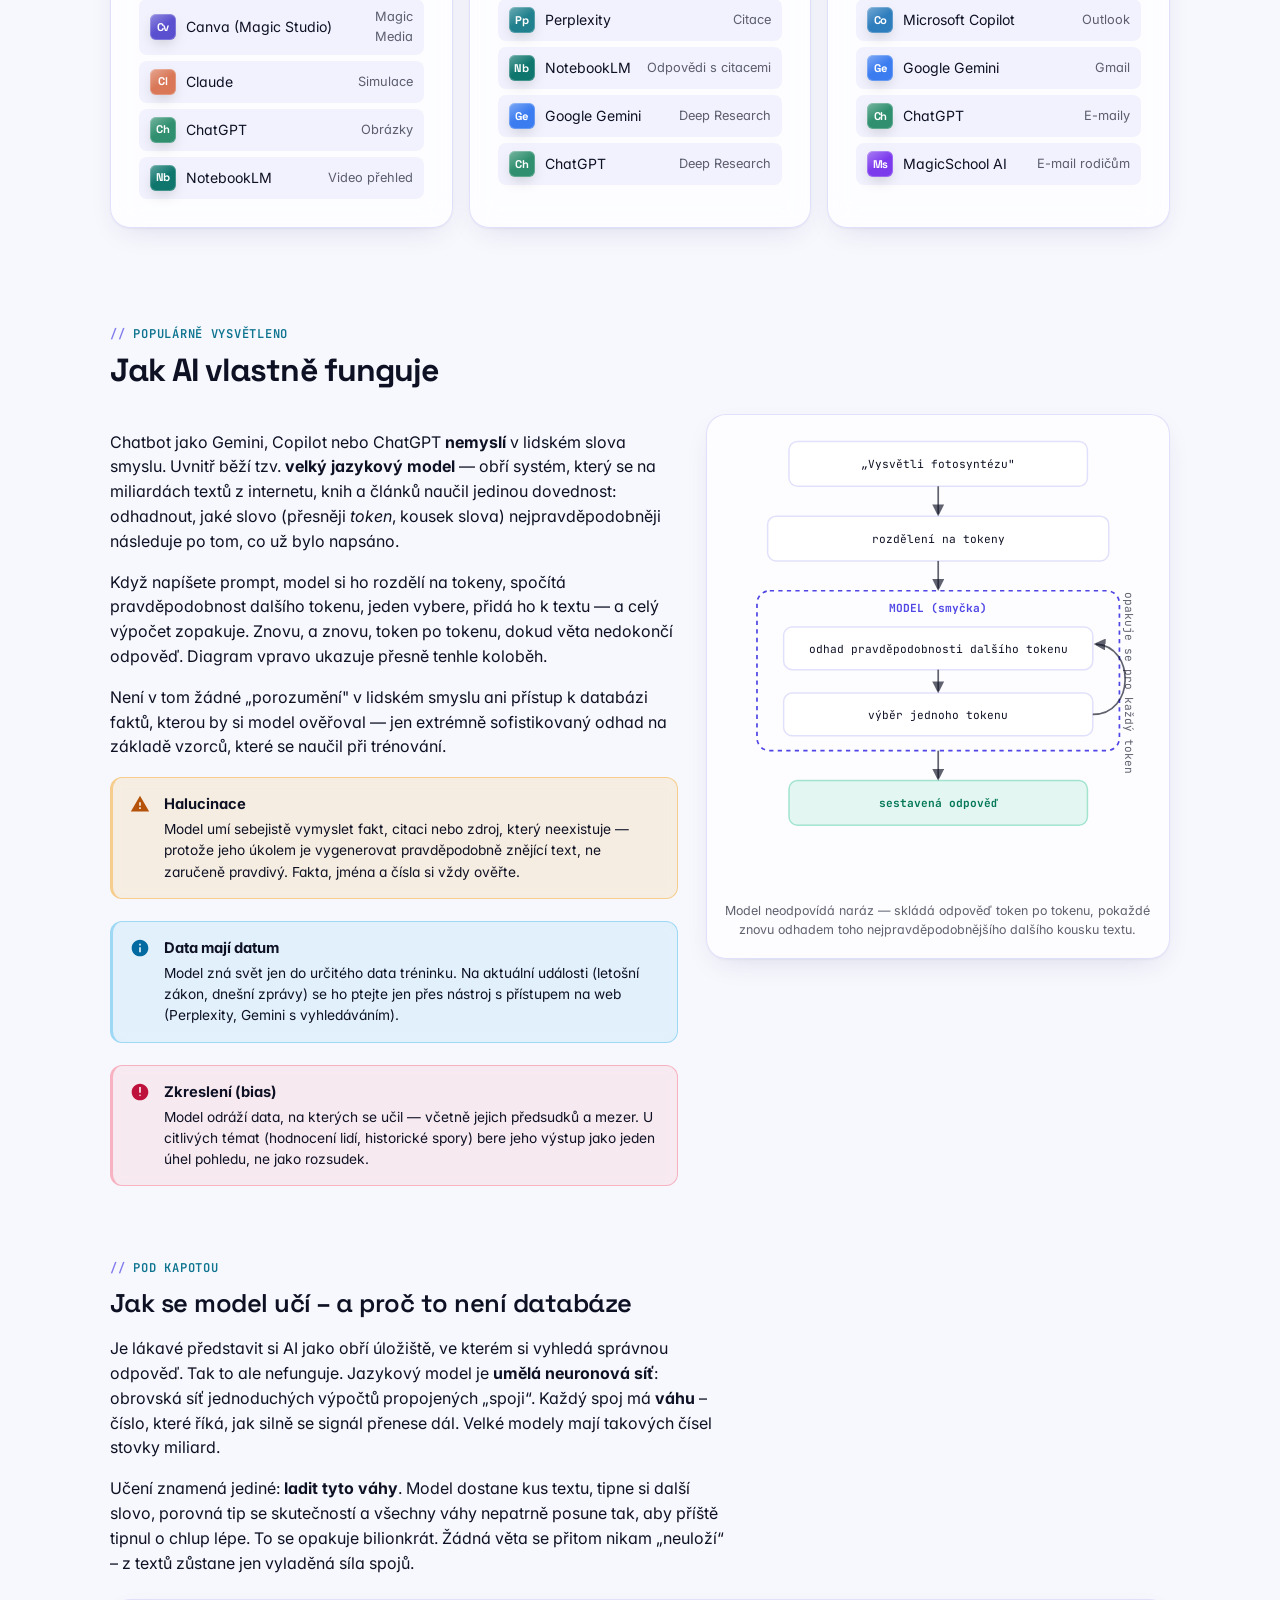
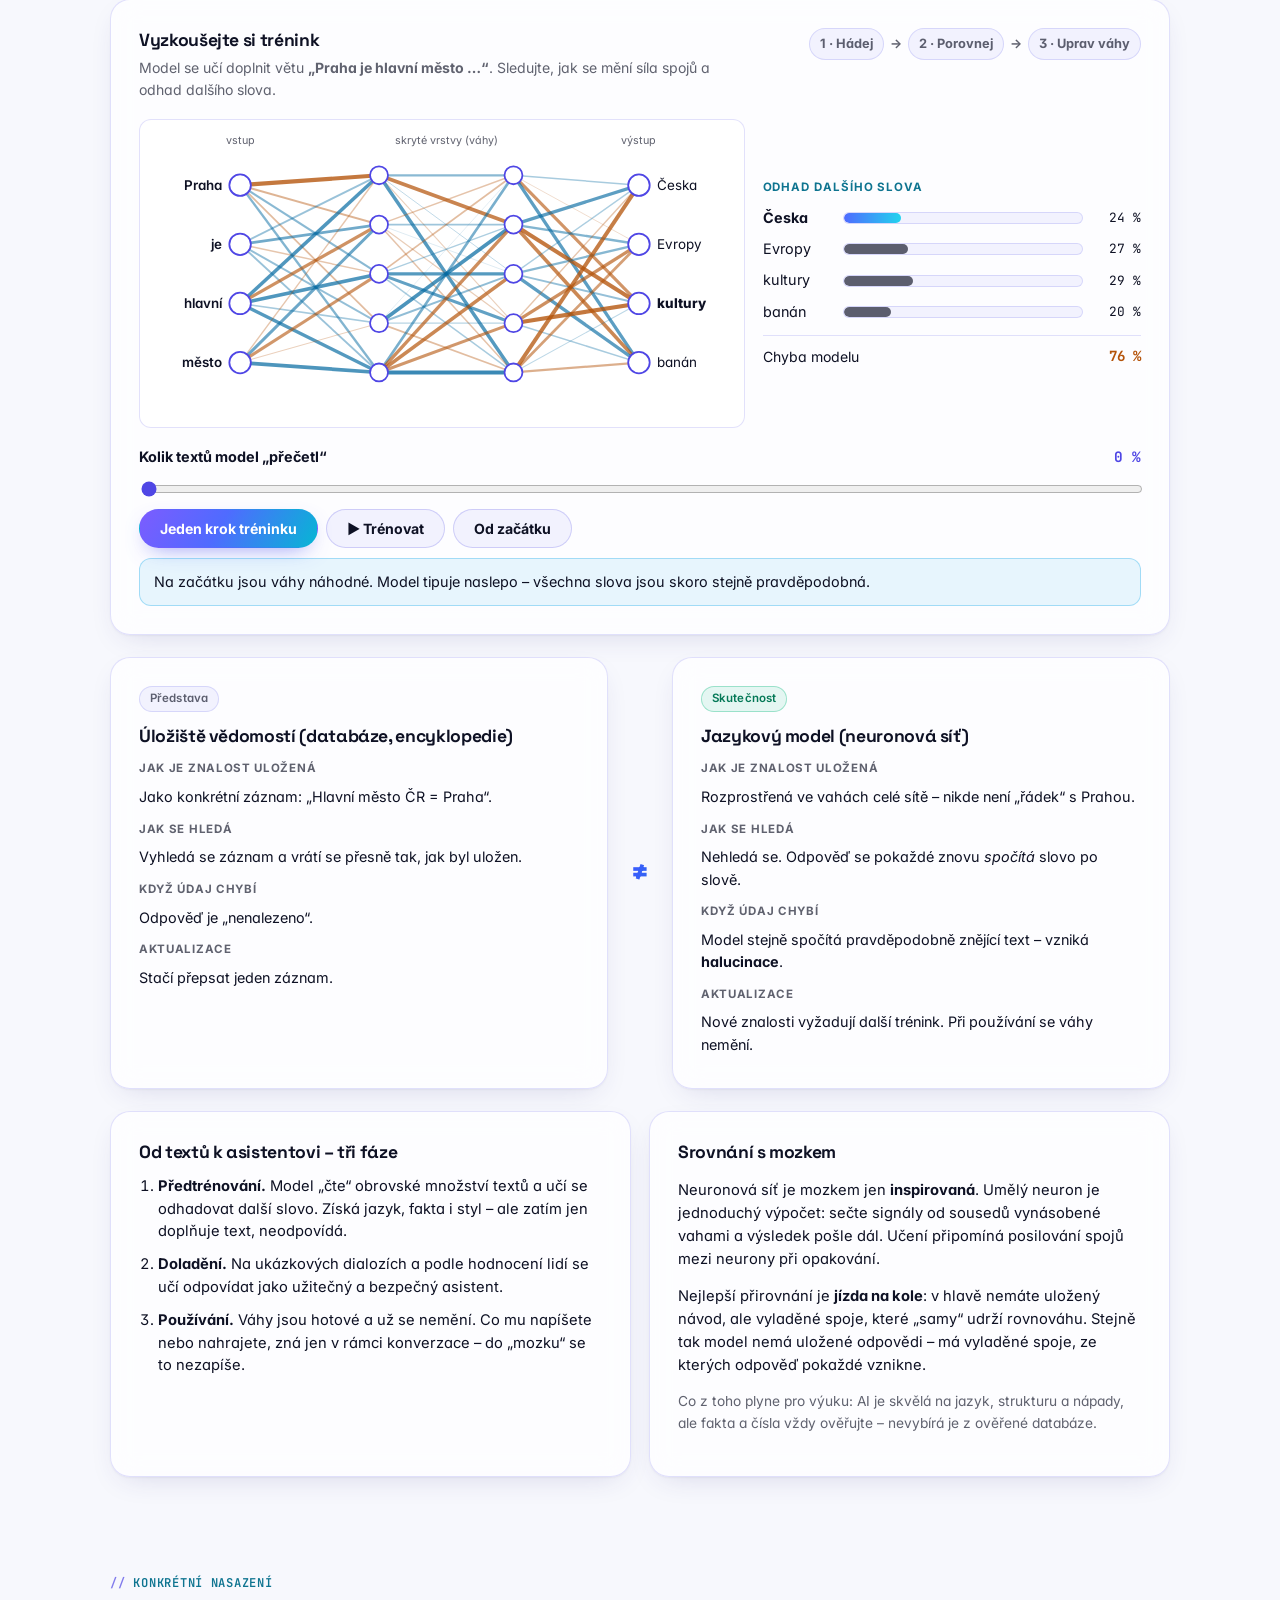
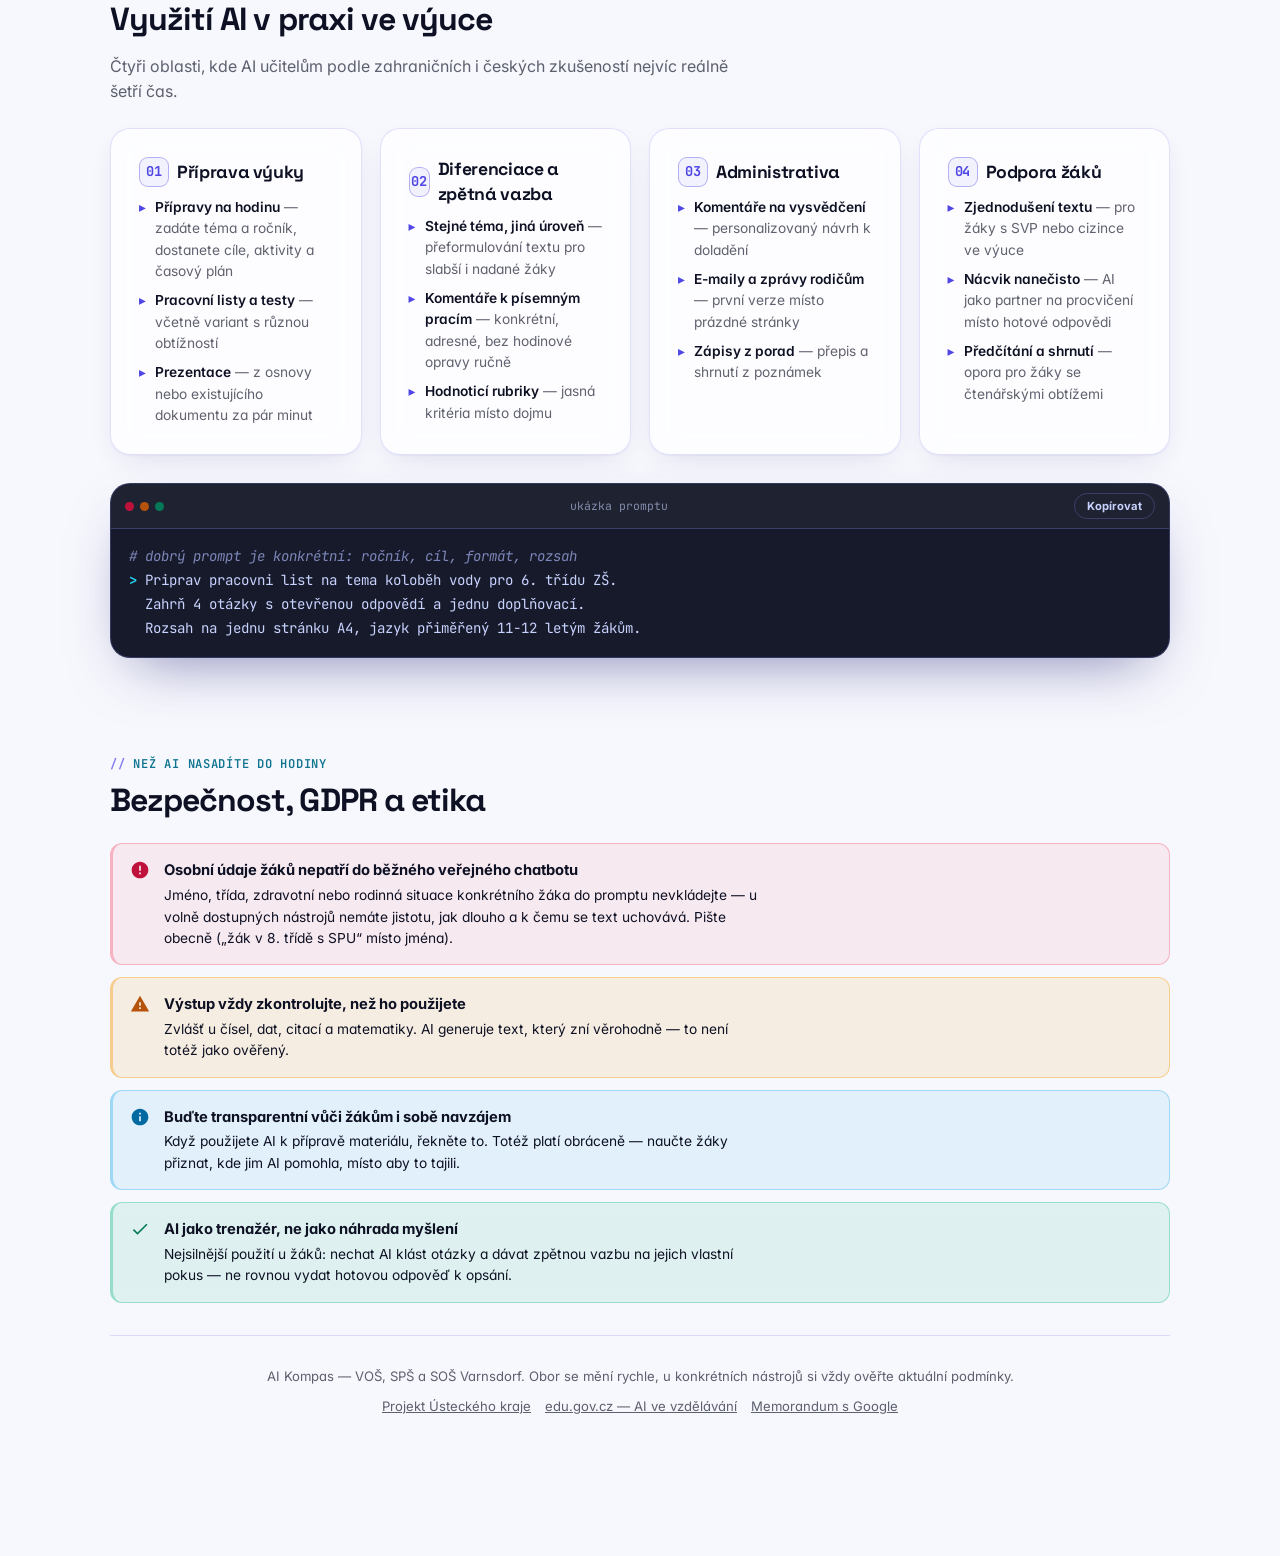
==== commit e18d401c: "Redesign 14. 10.2026" ====
--- a/index.html
+++ b/index.html
@@ -7,7 +7,7 @@
 <meta name="description" content="Průvodce AI nástroji pro učitele – projekt Ústeckého kraje, přehled nástrojů, myšlenkové mapy využití, bezpečnost.">
 <link rel="preconnect" href="https://fonts.googleapis.com">
 <link rel="preconnect" href="https://fonts.gstatic.com" crossorigin>
-<link href="https://fonts.googleapis.com/css2?family=Manrope:wght@400;500;600;700;800&family=JetBrains+Mono:wght@400;500;600;700&display=swap" rel="stylesheet">
+<link href="https://fonts.googleapis.com/css2?family=Inter:wght@400;500;600;700;800&family=Space+Grotesk:wght@500;600;700&family=JetBrains+Mono:wght@400;500;600;700&display=swap" rel="stylesheet">
 <link rel="stylesheet" href="css/style.css">
 <script src="js/theme.js"></script>
 </head>
@@ -37,8 +37,8 @@
 
   <section id="uvod">
     <div class="glass-panel hero">
-      <div class="tagline">Průvodce · Umělá inteligence ve výuce</div>
-      <h1>Kompas pro AI ve výuce</h1>
+      <div class="tagline"><span class="chip">AI</span>Průvodce · umělá inteligence ve výuce</div>
+      <h1>Kompas pro <span class="grad-text">AI ve výuce</span><span class="caret" aria-hidden="true"></span></h1>
       <p class="lead">Přehled AI nástrojů využitelných ve škole, jejich praktické nasazení v hodinách i mimo ně, a srozumitelné vysvětlení principu, jak tyhle nástroje ve skutečnosti fungují.</p>
 
       <div class="stat-row">
@@ -354,5 +354,6 @@
 <script src="js/data.js"></script>
 <script src="js/dashboard.js"></script>
 <script src="js/uceni.js"></script>
+<script src="js/neural.js"></script>
 </body>
 </html>
--- a/css/style.css
+++ b/css/style.css
@@ -1,123 +1,114 @@
-/* AI Kompas – styly (převzato z původního index.html a rozšířeno) */
+/* AI Kompas – styly · redesign „Neural“ (říjen 2026) */
 /* ============ TOKENS ============ */
 :root {
   color-scheme: light;
 
-  /* podzimní akcenty – stejné v obou režimech */
-  --amber-1: #e8a94a;
-  --amber-2: #f4c873;
-  --rust-1: #c1542e;
-  --rust-2: #e2703a;
-  --moss-1: #7c8c4a;
-  --moss-2: #9db35c;
-  --maroon: #7a3428;
-
-  /* světlý režim (výchozí) */
-  --bg-top: #fdf8f0;
-  --bg-bottom: #f6e6c8;
-  --panel-bg: #ffffffa3;
-  --panel-bg-solid: #fffaf0;
-  --border-hover: #a8431f40;
-  --text: #241a12;
-  --muted: #241a12b3;
-  --accent: #a8431f;
-  --accent-soft: #c1542e;
-
-  --success: #5f6f34;
-  --info: #3f6b6b;
-  --warning: #b34f1e;
-  --danger: #8f2415;
-
-  --success-bg: rgba(124,140,74,0.14); --success-border: rgba(124,140,74,0.4);
-  --info-bg: rgba(63,107,107,0.12); --info-border: rgba(63,107,107,0.35);
-  --warning-bg: rgba(217,98,43,0.14); --warning-border: rgba(217,98,43,0.4);
-  --danger-bg: rgba(143,36,21,0.1); --danger-border: rgba(143,36,21,0.32);
-
-  --button-primary-bg: #7a3f1e;
-  --button-primary-hover-bg: #9a4f26;
-  --button-secondary-bg: #24140a0f;
-  --button-secondary-border: #a8431f40;
-
-  --code-bg: #1b120e;
-  --code-panel-bg: #1b120eeb;
-  --code-text: #f4c873;
-  --code-comment: #b89a76;
-  --code-string: #b6d17f;
-  --code-keyword: #f0885a;
-  --code-border: #e8a94a4d;
-
-  --font-ui: 'Manrope', sans-serif;
-  --font-mono: 'JetBrains Mono', monospace;
-
-  --r-sm: 6px; --r-md: 10px; --r-lg: 16px; --r-full: 9999px;
+  /* AI akcenty – indigo → violet → cyan */
+  --ai-violet: #7c5cff;
+  --ai-indigo: #4f6bff;
+  --ai-cyan: #22d3ee;
+  --ai-pink: #e879f9;
+  --grad: linear-gradient(120deg, #7c5cff 0%, #4f6bff 45%, #06b6d4 100%);
+  --grad-text: linear-gradient(110deg, #6d4dff 0%, #3b5bff 45%, #0891b2 100%);
+  /* zpětná kompatibilita se starými názvy */
+  --amber-1: var(--ai-violet); --amber-2: var(--ai-cyan); --rust-1: var(--ai-indigo); --rust-2: var(--ai-pink);
+  --moss-1: #10b981; --moss-2: #34d399; --maroon: #5b21b6;
+
+  /* světlý režim */
+  --bg-top: #f7f8fd;
+  --bg-bottom: #eceffb;
+  --glow-1: rgba(124, 92, 255, 0.16);
+  --glow-2: rgba(6, 182, 212, 0.13);
+  --grid-dot: rgba(79, 70, 229, 0.10);
+  --panel-bg: rgba(255, 255, 255, 0.72);
+  --panel-bg-solid: #ffffff;
+  --border-hover: rgba(79, 70, 229, 0.16);
+  --border-strong: rgba(79, 70, 229, 0.38);
+  --text: #0e1124;
+  --muted: rgba(14, 17, 36, 0.66);
+  --accent: #4f46e5;
+  --accent-soft: #0e7490;
+  --on-accent: #ffffff;
+
+  --success: #047857;
+  --info: #0369a1;
+  --warning: #b45309;
+  --danger: #be123c;
+
+  --success-bg: rgba(16,185,129,0.10); --success-border: rgba(16,185,129,0.35);
+  --info-bg: rgba(14,165,233,0.09); --info-border: rgba(14,165,233,0.32);
+  --warning-bg: rgba(245,158,11,0.11); --warning-border: rgba(245,158,11,0.40);
+  --danger-bg: rgba(244,63,94,0.08); --danger-border: rgba(244,63,94,0.32);
+
+  --button-primary-bg: #4f46e5;
+  --button-primary-hover-bg: #4338ca;
+  --button-secondary-bg: rgba(79, 70, 229, 0.06);
+  --button-secondary-border: rgba(79, 70, 229, 0.22);
+
+  --code-bg: #0b0e1f;
+  --code-panel-bg: #0b0e1ff2;
+  --code-text: #c7d2fe;
+  --code-comment: #7c86b8;
+  --code-string: #5eead4;
+  --code-keyword: #f0abfc;
+  --code-border: rgba(129, 140, 248, 0.28);
+
+  --font-ui: 'Inter', system-ui, sans-serif;
+  --font-display: 'Space Grotesk', 'Inter', sans-serif;
+  --font-mono: 'JetBrains Mono', ui-monospace, monospace;
+
+  --r-sm: 8px; --r-md: 12px; --r-lg: 20px; --r-full: 9999px;
   --topbar-h: 64px;
-  --shadow: 0 8px 28px rgba(90,60,30,0.12);
-}
-
-/* tmavý režim podle systému, dokud uživatel výslovně nezvolí světlý */
+  --shadow: 0 1px 2px rgba(15,17,40,0.04), 0 10px 30px -12px rgba(49,46,129,0.18);
+  --shadow-hover: 0 1px 2px rgba(15,17,40,0.05), 0 22px 44px -18px rgba(79,70,229,0.38);
+}
+
+/* tmavý režim – hodnoty sdílené systémovou volbou i ručním přepnutím */
 @media (prefers-color-scheme: dark) {
   :root:not([data-theme="light"]) {
     color-scheme: dark;
-    --bg-top: #1b120e; --bg-bottom: #3a2216;
-    --panel-bg: #140d0973; --panel-bg-solid: #1f150f;
-    --border-hover: #e8a94a40;
-    --text: #f5ece0; --muted: #f5ece08c;
-    --accent: #e8a94a; --accent-soft: #f4c873;
-
-    --success: #9db35c; --info: #7fb3b3; --warning: #e2703a; --danger: #e0705c;
-    --success-bg: rgba(157,179,92,0.15); --success-border: rgba(157,179,92,0.35);
-    --info-bg: rgba(91,138,138,0.15); --info-border: rgba(91,138,138,0.35);
-    --warning-bg: rgba(217,98,43,0.15); --warning-border: rgba(217,98,43,0.35);
-    --danger-bg: rgba(179,49,28,0.15); --danger-border: rgba(179,49,28,0.35);
-
-    --button-primary-bg: #7a3f1e; --button-primary-hover-bg: #9a4f26;
-    --button-secondary-bg: #ffffff14; --button-secondary-border: #e8a94a40;
-
-    --code-bg: #0d0906; --code-panel-bg: #0d0906cc;
-    --code-text: #e8a94a; --code-comment: #8a6f52; --code-string: #9db35c;
-    --code-keyword: #e2703a; --code-border: #e8a94a33;
-    --shadow: 0 8px 32px rgba(13,9,6,0.5);
+    --grad-text: linear-gradient(110deg, #b4a3ff 0%, #8aa2ff 45%, #67e8f9 100%);
+    --bg-top: #070914; --bg-bottom: #0b0e22;
+    --glow-1: rgba(124, 92, 255, 0.22); --glow-2: rgba(34, 211, 238, 0.12);
+    --grid-dot: rgba(165, 180, 252, 0.09);
+    --panel-bg: rgba(20, 24, 52, 0.55); --panel-bg-solid: #10142e;
+    --border-hover: rgba(165, 180, 252, 0.14); --border-strong: rgba(165, 180, 252, 0.40);
+    --text: #e8ebff; --muted: rgba(232, 235, 255, 0.62);
+    --accent: #a5b4fc; --accent-soft: #67e8f9; --on-accent: #0a0d1f;
+    --success: #34d399; --info: #7dd3fc; --warning: #fbbf24; --danger: #fb7185;
+    --success-bg: rgba(52,211,153,0.10); --success-border: rgba(52,211,153,0.30);
+    --info-bg: rgba(125,211,252,0.09); --info-border: rgba(125,211,252,0.28);
+    --warning-bg: rgba(251,191,36,0.09); --warning-border: rgba(251,191,36,0.30);
+    --danger-bg: rgba(251,113,133,0.09); --danger-border: rgba(251,113,133,0.30);
+    --button-primary-bg: #6366f1; --button-primary-hover-bg: #7c7ff5;
+    --button-secondary-bg: rgba(165,180,252,0.07); --button-secondary-border: rgba(165,180,252,0.22);
+    --code-bg: #050714; --code-panel-bg: #050714e6; --code-border: rgba(165,180,252,0.18);
+    --shadow: 0 1px 0 rgba(255,255,255,0.03) inset, 0 18px 40px -20px rgba(0,0,0,0.7);
+    --shadow-hover: 0 1px 0 rgba(255,255,255,0.05) inset, 0 24px 60px -20px rgba(99,102,241,0.45);
   }
 }
-
-/* ruční přepnutí vždy vyhraje nad systémem */
 :root[data-theme="dark"] {
   color-scheme: dark;
-  --bg-top: #1b120e; --bg-bottom: #3a2216;
-  --panel-bg: #140d0973; --panel-bg-solid: #1f150f;
-  --border-hover: #e8a94a40;
-  --text: #f5ece0; --muted: #f5ece08c;
-  --accent: #e8a94a; --accent-soft: #f4c873;
-
-  --success: #9db35c; --info: #7fb3b3; --warning: #e2703a; --danger: #e0705c;
-  --success-bg: rgba(157,179,92,0.15); --success-border: rgba(157,179,92,0.35);
-  --info-bg: rgba(91,138,138,0.15); --info-border: rgba(91,138,138,0.35);
-  --warning-bg: rgba(217,98,43,0.15); --warning-border: rgba(217,98,43,0.35);
-  --danger-bg: rgba(179,49,28,0.15); --danger-border: rgba(179,49,28,0.35);
-
-  --button-primary-bg: #7a3f1e; --button-primary-hover-bg: #9a4f26;
-  --button-secondary-bg: #ffffff14; --button-secondary-border: #e8a94a40;
-
-  --code-bg: #0d0906; --code-panel-bg: #0d0906cc;
-  --code-text: #e8a94a; --code-comment: #8a6f52; --code-string: #9db35c;
-  --code-keyword: #e2703a; --code-border: #e8a94a33;
-  --shadow: 0 8px 32px rgba(13,9,6,0.5);
-}
-:root[data-theme="light"] {
-  color-scheme: light;
-  --bg-top: #fdf8f0; --bg-bottom: #f6e6c8;
-  --panel-bg: #ffffffa3; --panel-bg-solid: #fffaf0;
-  --border-hover: #a8431f40;
-  --text: #241a12; --muted: #241a12b3;
-  --accent: #a8431f; --accent-soft: #c1542e;
-  --success: #5f6f34; --info: #3f6b6b; --warning: #b34f1e; --danger: #8f2415;
-  --success-bg: rgba(124,140,74,0.14); --success-border: rgba(124,140,74,0.4);
-  --info-bg: rgba(63,107,107,0.12); --info-border: rgba(63,107,107,0.35);
-  --warning-bg: rgba(217,98,43,0.14); --warning-border: rgba(217,98,43,0.4);
-  --danger-bg: rgba(143,36,21,0.1); --danger-border: rgba(143,36,21,0.32);
-  --button-secondary-bg: #24140a0f; --button-secondary-border: #a8431f40;
-  --shadow: 0 8px 28px rgba(90,60,30,0.12);
-}
+  --grad-text: linear-gradient(110deg, #b4a3ff 0%, #8aa2ff 45%, #67e8f9 100%);
+  --bg-top: #070914; --bg-bottom: #0b0e22;
+  --glow-1: rgba(124, 92, 255, 0.22); --glow-2: rgba(34, 211, 238, 0.12);
+  --grid-dot: rgba(165, 180, 252, 0.09);
+  --panel-bg: rgba(20, 24, 52, 0.55); --panel-bg-solid: #10142e;
+  --border-hover: rgba(165, 180, 252, 0.14); --border-strong: rgba(165, 180, 252, 0.40);
+  --text: #e8ebff; --muted: rgba(232, 235, 255, 0.62);
+  --accent: #a5b4fc; --accent-soft: #67e8f9; --on-accent: #0a0d1f;
+  --success: #34d399; --info: #7dd3fc; --warning: #fbbf24; --danger: #fb7185;
+  --success-bg: rgba(52,211,153,0.10); --success-border: rgba(52,211,153,0.30);
+  --info-bg: rgba(125,211,252,0.09); --info-border: rgba(125,211,252,0.28);
+  --warning-bg: rgba(251,191,36,0.09); --warning-border: rgba(251,191,36,0.30);
+  --danger-bg: rgba(251,113,133,0.09); --danger-border: rgba(251,113,133,0.30);
+  --button-primary-bg: #6366f1; --button-primary-hover-bg: #7c7ff5;
+  --button-secondary-bg: rgba(165,180,252,0.07); --button-secondary-border: rgba(165,180,252,0.22);
+  --code-bg: #050714; --code-panel-bg: #050714e6; --code-border: rgba(165,180,252,0.18);
+  --shadow: 0 1px 0 rgba(255,255,255,0.03) inset, 0 18px 40px -20px rgba(0,0,0,0.7);
+  --shadow-hover: 0 1px 0 rgba(255,255,255,0.05) inset, 0 24px 60px -20px rgba(99,102,241,0.45);
+}
+/* světlý režim při ručním přepnutí: :root výše už ho definuje */
 
 /* ============ BASE ============ */
 * { box-sizing: border-box; }
@@ -136,7 +127,7 @@
 @media (prefers-reduced-motion: reduce) { html { scroll-behavior: auto; } * { transition: none !important; animation: none !important; } }
 
 a { color: var(--accent); }
-::selection { background: var(--amber-1); color: #1b120e; }
+::selection { background: var(--amber-1); color: var(--on-accent); }
 h1,h2,h3,h4,h5,h6 { font-family: var(--font-ui); margin: 0 0 0.5em; font-weight: 700; text-wrap: balance; }
 h1 { font-size: clamp(1.9rem, 1.5rem + 1.8vw, 2.7rem); letter-spacing: -0.02em; line-height: 1.15; }
 h2 { font-size: clamp(1.5rem, 1.3rem + 0.9vw, 2rem); letter-spacing: -0.01em; line-height: 1.2; }
@@ -230,7 +221,7 @@
 .tool-mark {
   width: 44px; height: 44px; border-radius: var(--r-md); flex-shrink: 0;
   display: flex; align-items: center; justify-content: center;
-  font-family: var(--font-mono); font-weight: 700; font-size: 0.95rem; color: #fdf8f0;
+  font-family: var(--font-mono); font-weight: 700; font-size: 0.95rem; color: var(--on-accent);
   box-shadow: inset 0 0 0 1px rgba(255,255,255,0.18);
 }
 .tool-name-wrap { min-width: 0; }
@@ -255,9 +246,9 @@
   padding: 7px 14px; border-radius: var(--r-full); border: 1px solid var(--border-hover);
   background: var(--button-secondary-bg); color: var(--muted);
 }
-.filter-chip[aria-pressed="true"] { background: var(--accent); border-color: var(--accent); color: #fdf8f0; }
-:root[data-theme="dark"] .filter-chip[aria-pressed="true"] { color: #1b120e; }
-@media (prefers-color-scheme: dark) { :root:not([data-theme="light"]) .filter-chip[aria-pressed="true"] { color: #1b120e; } }
+.filter-chip[aria-pressed="true"] { background: var(--accent); border-color: var(--accent); color: var(--on-accent); }
+:root[data-theme="dark"] .filter-chip[aria-pressed="true"] { color: var(--on-accent); }
+@media (prefers-color-scheme: dark) { :root:not([data-theme="light"]) .filter-chip[aria-pressed="true"] { color: var(--on-accent); } }
 
 /* ============ PRINCIP AI ============ */
 .principle-grid { display: grid; grid-template-columns: 1.1fr 0.9fr; gap: 28px; align-items: start; }
@@ -304,9 +295,9 @@
 .code-dots span:nth-child(1) { background: var(--danger); }
 .code-dots span:nth-child(2) { background: var(--warning); }
 .code-dots span:nth-child(3) { background: var(--success); }
-.code-filename { font-family: var(--font-mono); font-size: 0.72rem; color: #f5ece08c; }
+.code-filename { font-family: var(--font-mono); font-size: 0.72rem; color: rgba(199,210,254,0.6); }
 .copy-btn { font-family: var(--font-ui); font-size: 0.7rem; font-weight: 700; background: transparent; border: 1px solid var(--code-border); color: var(--amber-2); padding: 5px 10px; border-radius: var(--r-sm); cursor: pointer; }
-.copy-btn:hover { background: #e8a94a1a; }
+.copy-btn:hover { background: rgba(165,180,252,0.12); }
 .code-window pre { margin: 0; padding: 16px 18px; overflow-x: auto; font-family: var(--font-mono); font-size: 0.84rem; line-height: 1.7; color: var(--code-text); white-space: pre-wrap; }
 .prompt-sign { color: var(--rust-2); font-weight: 700; }
 .c-comment { color: var(--code-comment); font-style: italic; }
@@ -323,9 +314,9 @@
    ===================================================================== */
 
 /* barvy šesti účelů (větve myšlenkové mapy) */
-:root { --c1: #a8620f; --c2: #b0441b; --c3: #5f6f34; --c4: #3f6b6b; --c5: #4a5f8a; --c6: #7a3428; }
-@media (prefers-color-scheme: dark) { :root:not([data-theme="light"]) { --c1: #e8a94a; --c2: #e2703a; --c3: #9db35c; --c4: #7fb3b3; --c5: #9fb0d8; --c6: #d48a7a; } }
-:root[data-theme="dark"] { --c1: #e8a94a; --c2: #e2703a; --c3: #9db35c; --c4: #7fb3b3; --c5: #9fb0d8; --c6: #d48a7a; }
+:root { --c1: #6d4dff; --c2: #db2777; --c3: #059669; --c4: #0891b2; --c5: #2563eb; --c6: #c2410c; }
+@media (prefers-color-scheme: dark) { :root:not([data-theme="light"]) { --c1: #a78bfa; --c2: #f472b6; --c3: #34d399; --c4: #22d3ee; --c5: #60a5fa; --c6: #fb923c; } }
+:root[data-theme="dark"] { --c1: #a78bfa; --c2: #f472b6; --c3: #34d399; --c4: #22d3ee; --c5: #60a5fa; --c6: #fb923c; }
 
 body { background-color: var(--bg-top); }
 .page { padding-inline: 16px; }
@@ -335,9 +326,9 @@
 .brand > span:last-child { min-width: 0; overflow: hidden; text-overflow: ellipsis; }
 @media (max-width: 720px) { .topbar nav { display: none; } .brand small { display: none; } }
 
-.badge-new { background: var(--accent); color: #fdf8f0; border-color: var(--accent); }
-:root[data-theme="dark"] .badge-new { color: #1b120e; }
-@media (prefers-color-scheme: dark) { :root:not([data-theme="light"]) .badge-new { color: #1b120e; } }
+.badge-new { background: var(--accent); color: var(--on-accent); border-color: var(--accent); }
+:root[data-theme="dark"] .badge-new { color: var(--on-accent); }
+@media (prefers-color-scheme: dark) { :root:not([data-theme="light"]) .badge-new { color: var(--on-accent); } }
 
 /* ---------- projekt kraje ---------- */
 .proj-grid { display: grid; grid-template-columns: minmax(0, 1fr) minmax(0, 1.15fr); gap: 22px; align-items: start; }
@@ -377,7 +368,7 @@
 .pick ol { margin: 0; padding: 0; list-style: none; display: grid; gap: 6px; }
 .pick li a { display: flex; align-items: center; gap: 10px; padding: 7px 10px; border-radius: var(--r-sm); text-decoration: none; color: var(--text); background: var(--button-secondary-bg); border: 1px solid transparent; font-size: 0.88rem; }
 .pick li a:hover { border-color: var(--border-hover); }
-.pick li .mini { width: 26px; height: 26px; border-radius: 6px; display: grid; place-items: center; font-family: var(--font-mono); font-size: 0.7rem; font-weight: 700; color: #fdf8f0; flex-shrink: 0; }
+.pick li .mini { width: 26px; height: 26px; border-radius: 6px; display: grid; place-items: center; font-family: var(--font-mono); font-size: 0.7rem; font-weight: 700; color: var(--on-accent); flex-shrink: 0; }
 .pick li a > span:nth-child(2) { white-space: nowrap; }
 .pick li .feat { color: var(--muted); font-size: 0.8rem; margin-left: auto; text-align: right; }
 
@@ -391,7 +382,7 @@
 .t-hero .lead { font-size: 1.05rem; margin: 0 0 14px; }
 .t-actions { display: flex; flex-wrap: wrap; gap: 10px; align-items: center; }
 .btn { display: inline-flex; align-items: center; gap: 8px; padding: 10px 18px; border-radius: var(--r-sm); font-weight: 700; font-size: 0.88rem; text-decoration: none; border: 1px solid transparent; cursor: pointer; font-family: var(--font-ui); }
-.btn-primary { background: var(--button-primary-bg); color: #fdf8f0; }
+.btn-primary { background: var(--button-primary-bg); color: var(--on-accent); }
 .btn-primary:hover { background: var(--button-primary-hover-bg); }
 .btn-secondary { background: var(--button-secondary-bg); color: var(--text); border-color: var(--button-secondary-border); }
 .btn svg { width: 14px; height: 14px; fill: currentColor; }
@@ -442,9 +433,9 @@
 @media (max-width: 820px) { .two-col { grid-template-columns: 1fr; } }
 .steps { list-style: none; margin: 0; padding: 0; display: grid; gap: 10px; counter-reset: s; }
 .steps li { counter-increment: s; display: grid; grid-template-columns: 34px minmax(0, 1fr); gap: 12px; align-items: start; font-size: 0.92rem; }
-.steps li::before { content: counter(s); width: 30px; height: 30px; border-radius: 50%; display: grid; place-items: center; font-family: var(--font-mono); font-weight: 700; background: var(--accent); color: #fdf8f0; }
-:root[data-theme="dark"] .steps li::before { color: #1b120e; }
-@media (prefers-color-scheme: dark) { :root:not([data-theme="light"]) .steps li::before { color: #1b120e; } }
+.steps li::before { content: counter(s); width: 30px; height: 30px; border-radius: 50%; display: grid; place-items: center; font-family: var(--font-mono); font-weight: 700; background: var(--accent); color: var(--on-accent); }
+:root[data-theme="dark"] .steps li::before { color: var(--on-accent); }
+@media (prefers-color-scheme: dark) { :root:not([data-theme="light"]) .steps li::before { color: var(--on-accent); } }
 
 .tool-nav { display: flex; justify-content: space-between; gap: 12px; flex-wrap: wrap; margin-top: 8px; }
 .tool-nav a { flex: 1 1 220px; display: grid; gap: 2px; padding: 14px 16px; border-radius: var(--r-md); text-decoration: none; color: var(--text); background: var(--panel-bg); border: 1px solid var(--border-hover); }
@@ -460,9 +451,9 @@
 .learn-head { display: flex; justify-content: space-between; gap: 16px; flex-wrap: wrap; align-items: flex-start; }
 .learn-cycle { display: flex; align-items: center; gap: 6px; flex-wrap: wrap; font-size: 0.8rem; font-weight: 700; }
 .learn-cycle span[data-k] { padding: 5px 10px; border-radius: var(--r-full); background: var(--button-secondary-bg); border: 1px solid var(--border-hover); color: var(--muted); transition: background .2s, color .2s; }
-.learn-cycle span[data-k].on { background: var(--accent); color: #fdf8f0; border-color: var(--accent); }
-:root[data-theme="dark"] .learn-cycle span[data-k].on { color: #1b120e; }
-@media (prefers-color-scheme: dark) { :root:not([data-theme="light"]) .learn-cycle span[data-k].on { color: #1b120e; } }
+.learn-cycle span[data-k].on { background: var(--accent); color: var(--on-accent); border-color: var(--accent); }
+:root[data-theme="dark"] .learn-cycle span[data-k].on { color: var(--on-accent); }
+@media (prefers-color-scheme: dark) { :root:not([data-theme="light"]) .learn-cycle span[data-k].on { color: var(--on-accent); } }
 .learn-cycle .arr { color: var(--muted); }
 .learn-body { display: grid; grid-template-columns: minmax(0, 1.6fr) minmax(0, 1fr); gap: 18px; align-items: center; }
 @media (max-width: 760px) { .learn-body { grid-template-columns: 1fr; } }
@@ -502,3 +493,250 @@
 .phases { margin: 10px 0 0; padding-left: 1.3em; display: grid; gap: 10px; font-size: 0.92rem; }
 .analogy p { font-size: 0.92rem; }
 @media (max-width: 760px) { .learn-net svg text { font-size: 22px !important; } .learn-net svg text[style*='12px'] { font-size: 18px !important; } }
+
+/* =====================================================================
+   REDESIGN „NEURAL“ (říjen 2026) – AI vizuální jazyk
+   ===================================================================== */
+
+/* ---------- pozadí: aurora + jemná mřížka bodů (latentní prostor) ---------- */
+body {
+  font-family: var(--font-ui);
+  background: var(--bg-top);
+  font-feature-settings: "cv11", "ss01";
+}
+body::after {   /* aurora – pevně za obsahem */
+  content: ""; position: fixed; inset: 0; z-index: -2; pointer-events: none;
+  background:
+    radial-gradient(60rem 40rem at 85% -10%, var(--glow-1), transparent 60%),
+    radial-gradient(50rem 36rem at -10% 30%, var(--glow-2), transparent 60%),
+    linear-gradient(180deg, var(--bg-top) 0%, var(--bg-bottom) 100%);
+}
+body::before {
+  content: ""; position: fixed; inset: 0; z-index: -1; pointer-events: none;
+  background-image: radial-gradient(var(--grid-dot) 1px, transparent 1.2px);
+  background-size: 24px 24px;
+  -webkit-mask-image: linear-gradient(180deg, #000 0%, rgba(0,0,0,0.35) 60%, transparent 100%);
+          mask-image: linear-gradient(180deg, #000 0%, rgba(0,0,0,0.35) 60%, transparent 100%);
+}
+::selection { background: var(--ai-violet); color: #fff; }
+
+h1, h2, h3, h4 { font-family: var(--font-display); letter-spacing: -0.02em; }
+h1 { font-weight: 700; letter-spacing: -0.035em; }
+h2 { font-weight: 700; letter-spacing: -0.03em; }
+h6 {
+  font-family: var(--font-mono); font-weight: 600; letter-spacing: 0.06em;
+  color: var(--accent-soft); display: inline-flex; align-items: center; gap: 8px;
+}
+h6::before { content: "//"; color: var(--accent); opacity: .7; }
+.section-header h2 { margin-bottom: 0.35em; }
+
+.grad-text {
+  background: var(--grad-text); -webkit-background-clip: text; background-clip: text;
+  color: transparent; -webkit-text-fill-color: transparent;
+}
+
+/* ---------- topbar ---------- */
+.topbar {
+  background: color-mix(in srgb, var(--bg-top) 72%, transparent);
+  backdrop-filter: saturate(160%) blur(18px); -webkit-backdrop-filter: saturate(160%) blur(18px);
+  border-bottom: 1px solid var(--border-hover);
+}
+.brand { font-family: var(--font-display); font-weight: 700; letter-spacing: -0.01em; }
+.brand .dot {
+  width: 26px; height: 26px; border-radius: 8px; background: var(--grad); box-shadow: 0 0 18px rgba(124,92,255,0.45);
+  position: relative; display: grid; place-items: center;
+}
+.brand .dot::after {
+  content: ""; width: 8px; height: 8px; border-radius: 50%; background: #fff;
+  box-shadow: 0 0 0 3px rgba(255,255,255,0.25); animation: pulse-core 2.8s ease-in-out infinite;
+}
+@keyframes pulse-core { 0%,100% { transform: scale(1); opacity: 1; } 50% { transform: scale(0.7); opacity: .75; } }
+.brand small { font-family: var(--font-ui); letter-spacing: 0.01em; }
+.topbar nav { gap: 4px; }
+.topbar nav a {
+  padding: 6px 12px; border-radius: var(--r-full); font-size: 0.84rem; font-weight: 500;
+  transition: color .15s, background .15s;
+}
+.topbar nav a:hover { color: var(--text); background: var(--button-secondary-bg); }
+.theme-toggle { transition: border-color .15s, background .15s; }
+.theme-toggle:hover { background: var(--button-secondary-bg); border-color: var(--border-strong); }
+
+/* ---------- panely ---------- */
+.glass-panel {
+  background: var(--panel-bg);
+  backdrop-filter: blur(14px) saturate(140%); -webkit-backdrop-filter: blur(14px) saturate(140%);
+  border: 1px solid var(--border-hover); border-radius: var(--r-lg);
+  box-shadow: var(--shadow);
+}
+
+/* ---------- hero ---------- */
+section#uvod { padding-top: 8px; }
+.hero {
+  position: relative; overflow: hidden; isolation: isolate;
+  padding: clamp(28px, 5vw, 56px); gap: 18px;
+  background:
+    radial-gradient(40rem 22rem at 100% 0%, rgba(124,92,255,0.16), transparent 70%),
+    radial-gradient(30rem 20rem at 0% 100%, rgba(6,182,212,0.10), transparent 70%),
+    var(--panel-bg);
+}
+.hero::after {   /* gradientový rámeček */
+  content: ""; position: absolute; inset: 0; border-radius: inherit; padding: 1px; pointer-events: none;
+  background: linear-gradient(135deg, rgba(124,92,255,0.6), rgba(79,107,255,0.15) 40%, rgba(34,211,238,0.5));
+  -webkit-mask: linear-gradient(#000 0 0) content-box, linear-gradient(#000 0 0);
+  -webkit-mask-composite: xor; mask-composite: exclude;
+}
+.hero-net {
+  position: absolute; inset: 0; width: 100%; height: 100%; z-index: -1; pointer-events: none;
+  -webkit-mask-image: linear-gradient(100deg, transparent 15%, #000 70%);
+          mask-image: linear-gradient(100deg, transparent 15%, #000 70%);
+}
+.hero .tagline {
+  align-self: flex-start; display: inline-flex; align-items: center; gap: 10px;
+  font-family: var(--font-mono); font-weight: 500; text-transform: none; letter-spacing: 0.02em; font-size: 0.78rem;
+  color: var(--text); padding: 6px 14px 6px 8px; border-radius: var(--r-full);
+  background: var(--panel-bg-solid); border: 1px solid var(--border-hover); box-shadow: var(--shadow);
+}
+.hero .tagline .chip {
+  font-weight: 700; font-size: 0.68rem; letter-spacing: 0.06em; text-transform: uppercase;
+  color: #fff; background: var(--grad); padding: 2px 8px; border-radius: var(--r-full);
+}
+.hero h1 { font-size: clamp(2.3rem, 1.6rem + 3.4vw, 4rem); line-height: 1.02; max-width: 15ch; margin: 4px 0 0; }
+.hero p.lead { font-size: clamp(1.02rem, 0.95rem + 0.3vw, 1.15rem); max-width: 58ch; }
+.caret {
+  display: inline-block; width: 0.08em; height: 0.9em; margin-left: 0.08em; vertical-align: -0.06em;
+  background: var(--accent-soft); animation: blink 1.1s steps(1) infinite;
+}
+@keyframes blink { 50% { opacity: 0; } }
+
+.stat-row { gap: 12px; margin-top: 10px; }
+.stat-tile, .proj-num {
+  position: relative; overflow: hidden;
+  background: var(--panel-bg-solid); border: 1px solid var(--border-hover); border-radius: var(--r-md);
+  padding: 16px 18px;
+}
+.stat-tile::before, .proj-num::before {
+  content: ""; position: absolute; left: 0; top: 0; right: 0; height: 2px; background: var(--grad); opacity: .85;
+}
+.stat-tile .num, .proj-num .num {
+  font-family: var(--font-display); font-weight: 700; letter-spacing: -0.03em; font-size: 1.9rem; line-height: 1.1;
+  background: var(--grad-text); -webkit-background-clip: text; background-clip: text; color: transparent; -webkit-text-fill-color: transparent;
+}
+.proj-num .num { font-size: 1.5rem; }
+.hero-note { border-radius: var(--r-md); background: var(--info-bg); backdrop-filter: blur(6px); }
+
+/* ---------- karty nástrojů ---------- */
+.tool-card, .pick, .praxe-card, .purpose, .compare-col, .tool-nav a {
+  transition: transform .25s cubic-bezier(.2,.8,.2,1), box-shadow .25s, border-color .25s;
+}
+.tool-card:hover, .pick:hover, .praxe-card:hover {
+  transform: translateY(-3px); box-shadow: var(--shadow-hover); border-color: var(--border-strong);
+}
+.tool-mark, .pick li .mini {
+  color: #fff; position: relative; overflow: hidden;
+  font-family: var(--font-display); letter-spacing: -0.02em;
+  box-shadow: inset 0 0 0 1px rgba(255,255,255,0.22), 0 6px 16px -6px rgba(0,0,0,0.35);
+}
+.tool-mark { border-radius: 12px; }
+.tool-mark::after, .pick li .mini::after {   /* lesk */
+  content: ""; position: absolute; inset: 0;
+  background: linear-gradient(145deg, rgba(255,255,255,0.35), rgba(255,255,255,0) 50%);
+}
+.tool-name { font-family: var(--font-display); font-size: 1.08rem; letter-spacing: -0.01em; }
+.tool-uses li::before { content: "▸"; color: var(--accent); }
+.tool-link { color: var(--accent); }
+
+/* ---------- filtry jako „tokeny“ ---------- */
+.filter-chip {
+  font-weight: 600; padding: 8px 16px; transition: border-color .15s, color .15s, background .15s;
+}
+.filter-chip:hover { border-color: var(--border-strong); color: var(--text); }
+.filter-chip[aria-pressed="true"] {
+  background: var(--grad); border-color: transparent; color: #fff;
+  box-shadow: 0 6px 20px -8px rgba(99,102,241,0.7);
+}
+:root[data-theme="dark"] .filter-chip[aria-pressed="true"] { color: #fff; }
+@media (prefers-color-scheme: dark) { :root:not([data-theme="light"]) .filter-chip[aria-pressed="true"] { color: #fff; } }
+
+/* ---------- tlačítka ---------- */
+.btn { border-radius: var(--r-full); padding: 10px 20px; transition: transform .15s, box-shadow .2s, background .2s; }
+.btn-primary { background: var(--grad); color: #fff; box-shadow: 0 8px 22px -10px rgba(99,102,241,0.8); }
+.btn-primary:hover { background: var(--grad); transform: translateY(-1px); box-shadow: 0 12px 28px -10px rgba(99,102,241,0.9); }
+.btn-secondary:hover { border-color: var(--border-strong); }
+
+/* ---------- badge ---------- */
+.badge { font-weight: 600; letter-spacing: 0.01em; }
+.badge-new { background: var(--grad); color: #fff; border-color: transparent; }
+:root[data-theme="dark"] .badge-new { color: #fff; }
+@media (prefers-color-scheme: dark) { :root:not([data-theme="light"]) .badge-new { color: #fff; } }
+
+/* ---------- časová osa ---------- */
+.timeline::before { background: linear-gradient(180deg, var(--ai-violet), var(--ai-cyan) 80%, transparent); opacity: .45; }
+.timeline li.hotovo .dot { background: var(--panel-bg-solid); border-color: var(--success); box-shadow: inset 0 0 0 3px var(--panel-bg-solid), inset 0 0 0 8px var(--success); }
+.timeline li.nove .dot { background: var(--grad); border-color: transparent; box-shadow: 0 0 0 5px rgba(124,92,255,0.18), 0 0 18px rgba(124,92,255,0.6); }
+.timeline .when { font-size: 0.74rem; }
+.timeline .what { font-family: var(--font-display); }
+
+/* ---------- praxe, kroky, čísla ---------- */
+.praxe-card h4 .n, .steps li::before {
+  font-family: var(--font-mono);
+}
+.praxe-card h4 .n {
+  display: inline-grid; place-items: center; width: 30px; height: 30px; border-radius: 9px;
+  background: var(--button-secondary-bg); border: 1px solid var(--border-strong);
+}
+.praxe-card li::before { content: "▸"; color: var(--accent); }
+.steps li::before { background: var(--grad); color: #fff; }
+:root[data-theme="dark"] .steps li::before { color: #fff; }
+@media (prefers-color-scheme: dark) { :root:not([data-theme="light"]) .steps li::before { color: #fff; } }
+
+/* ---------- alerty ---------- */
+.alert-box { border-radius: var(--r-md); border-left-width: 3px; backdrop-filter: blur(6px); }
+
+/* ---------- diagram principu ---------- */
+.diagram-figure { border-radius: var(--r-lg); }
+.diagram-label { font-family: var(--font-mono); }
+
+/* ---------- terminál s promptem ---------- */
+.code-window { border-radius: var(--r-lg); box-shadow: 0 24px 60px -24px rgba(49,46,129,0.6); }
+.code-window-header { background: rgba(255,255,255,0.03); }
+.code-window pre { font-size: 0.88rem; }
+.prompt-sign { color: var(--ai-cyan); }
+.copy-btn { color: #c7d2fe; border-radius: var(--r-full); padding: 5px 12px; }
+
+/* ---------- učení modelu ---------- */
+.learn-cycle span[data-k].on { background: var(--grad); color: #fff; border-color: transparent; }
+:root[data-theme="dark"] .learn-cycle span[data-k].on { color: #fff; }
+@media (prefers-color-scheme: dark) { :root:not([data-theme="light"]) .learn-cycle span[data-k].on { color: #fff; } }
+.lbar .track { height: 12px; }
+.lbar.ok .fill { background: linear-gradient(90deg, var(--ai-indigo), var(--ai-cyan)); }
+.compare-vs {
+  font-family: var(--font-display);
+  background: var(--grad-text); -webkit-background-clip: text; background-clip: text; color: transparent; -webkit-text-fill-color: transparent;
+}
+
+/* ---------- stránka nástroje ---------- */
+.t-hero .tool-mark { border-radius: 18px; box-shadow: inset 0 0 0 1px rgba(255,255,255,0.22), 0 14px 30px -10px rgba(0,0,0,0.45); }
+.t-hero h1 { font-size: clamp(2rem, 1.5rem + 2vw, 3rem); }
+.fact { background: var(--panel-bg-solid); }
+.fact dt, .eco-col h4 { font-family: var(--font-mono); font-weight: 600; letter-spacing: 0.05em; }
+.eco-col li { background: var(--panel-bg); }
+.tool-nav a:hover { border-color: var(--border-strong); box-shadow: var(--shadow-hover); }
+.mm-svg, .mm-panel { box-shadow: var(--shadow); }
+
+/* ---------- footer ---------- */
+footer { border-top: 1px solid var(--border-hover); margin-top: 24px; }
+
+/* ---------- jemné objevování sekcí ---------- */
+@media (prefers-reduced-motion: no-preference) {
+  .reveal { opacity: 0; transform: translateY(14px); transition: opacity .6s ease, transform .6s cubic-bezier(.2,.8,.2,1); }
+  .reveal.in { opacity: 1; transform: none; }
+}
+
+/* ---------- rozložení ---------- */
+.praxe-grid { grid-template-columns: repeat(auto-fit, minmax(230px, 1fr)); }
+@media (max-width: 560px) {
+  .stat-row { grid-template-columns: repeat(2, minmax(0, 1fr)); }
+  .stat-tile { padding: 14px; }
+  .stat-tile .num { font-size: 1.55rem; }
+  .hero .tagline { font-size: 0.72rem; }
+}
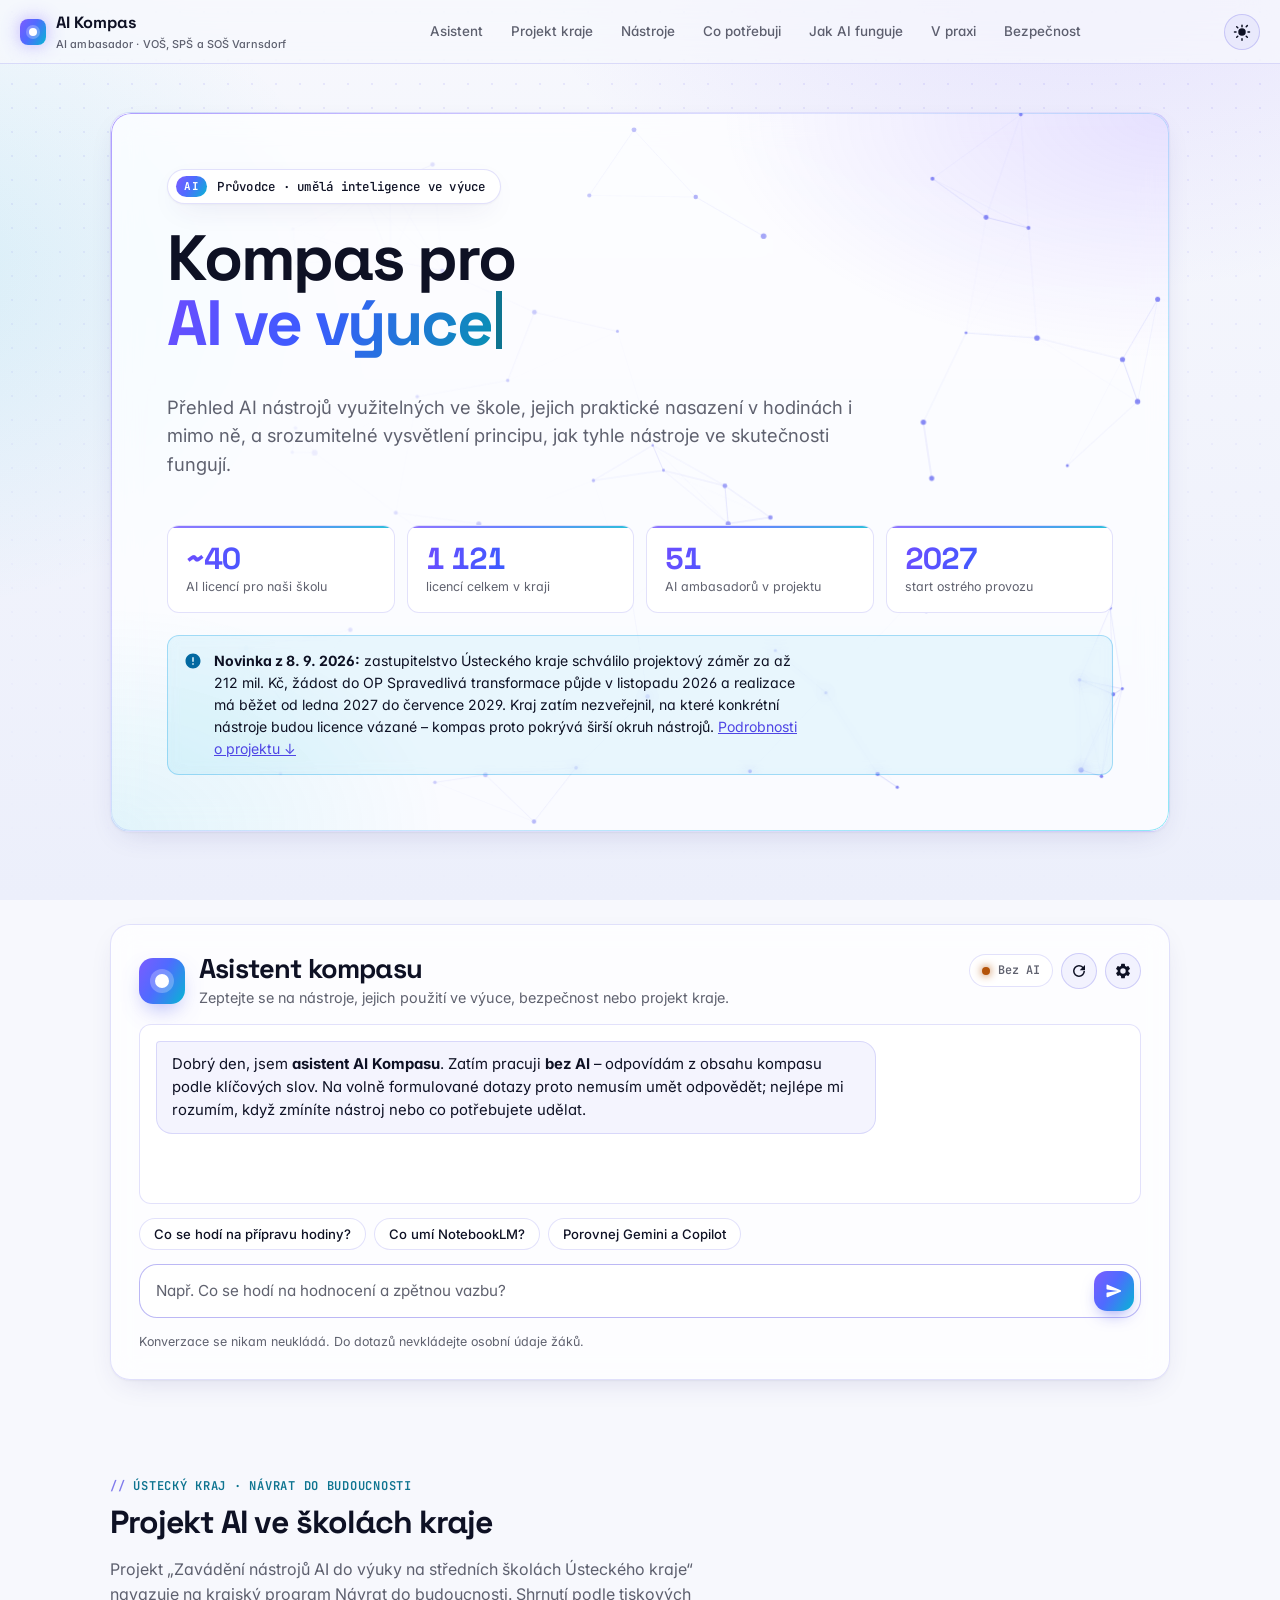
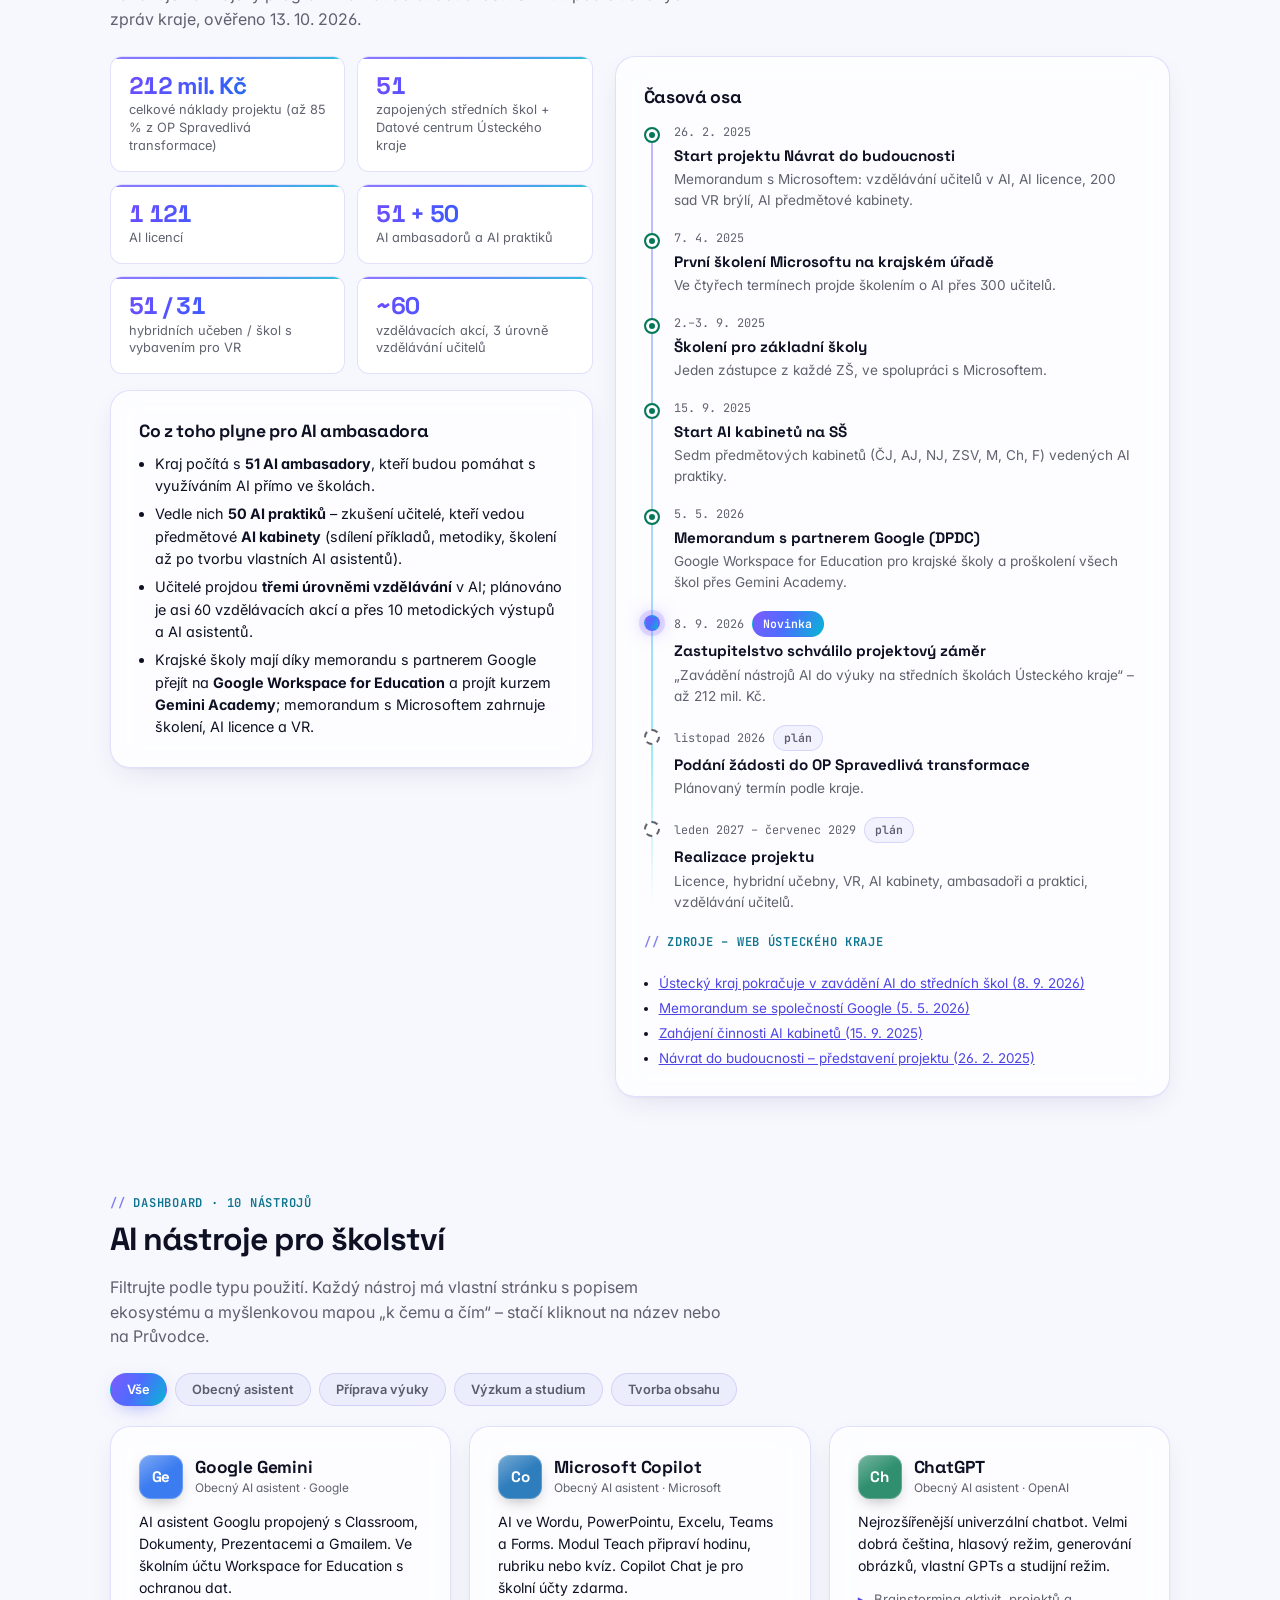
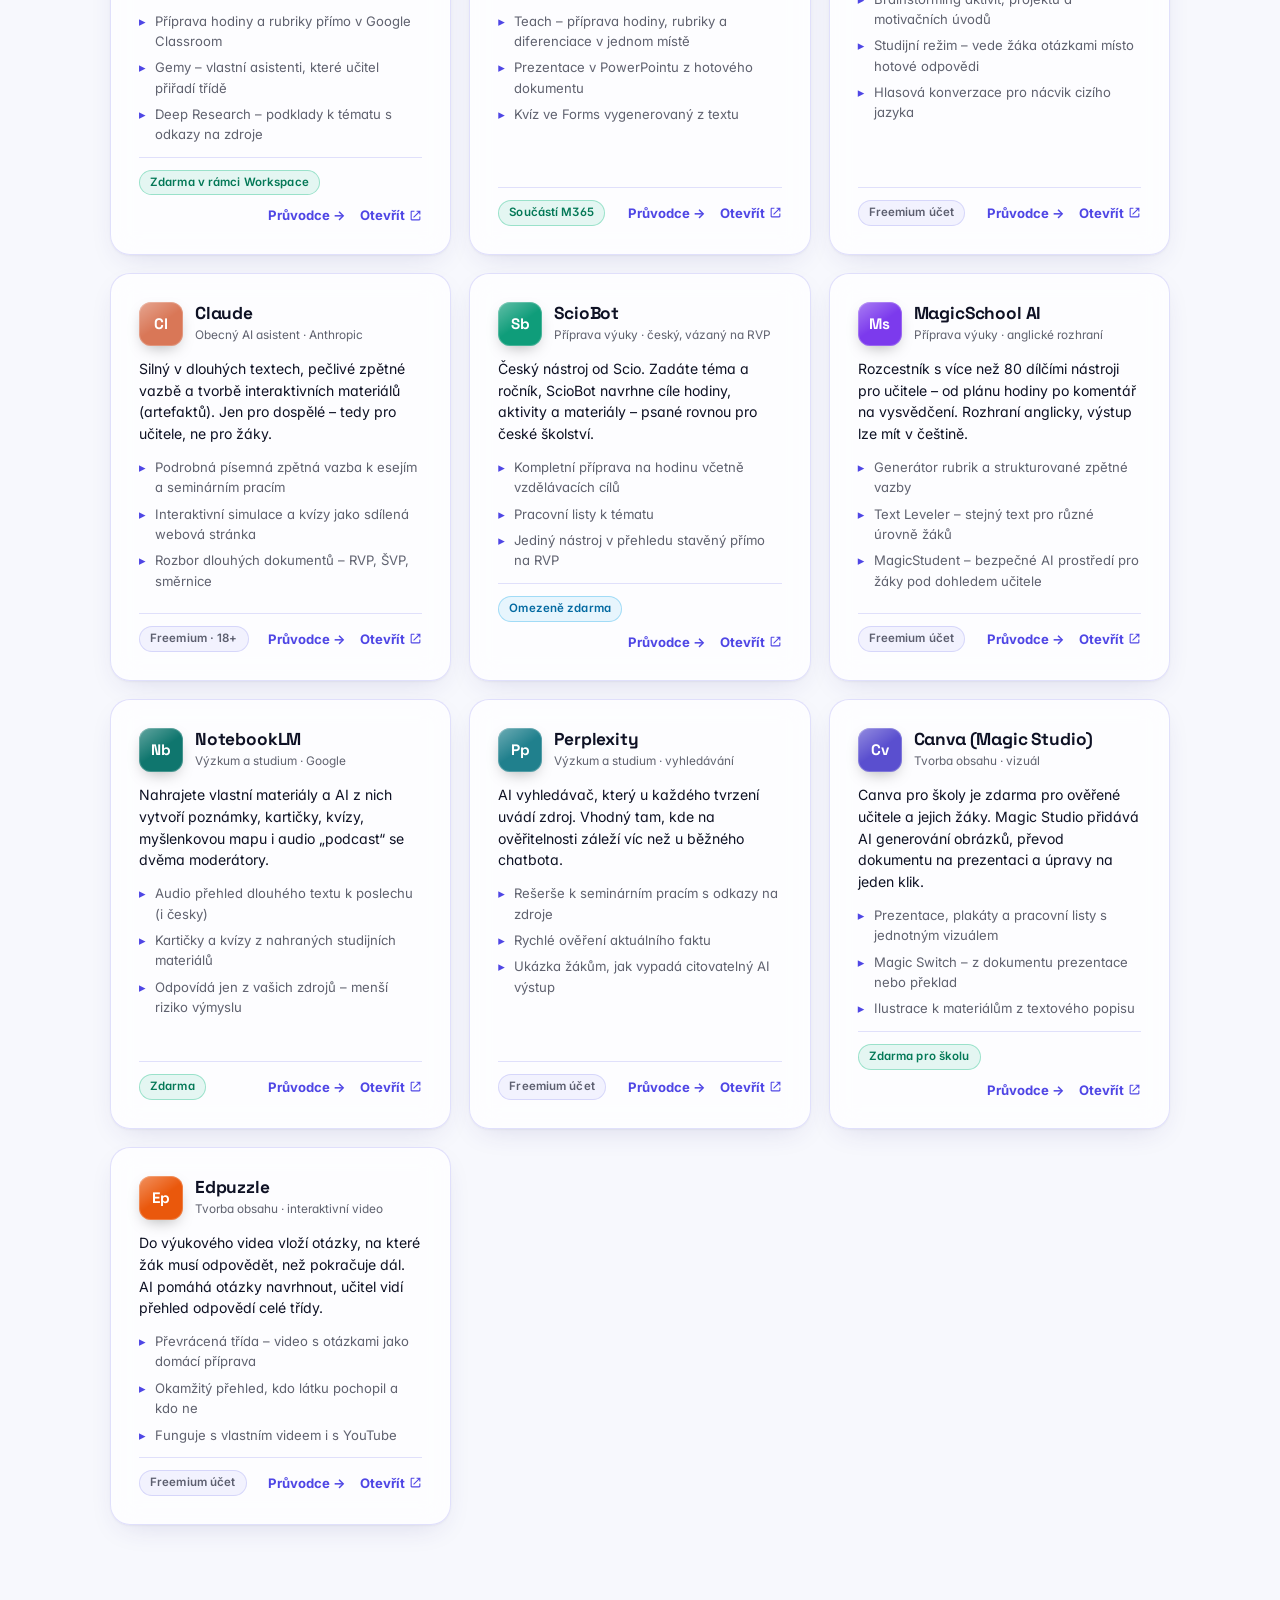
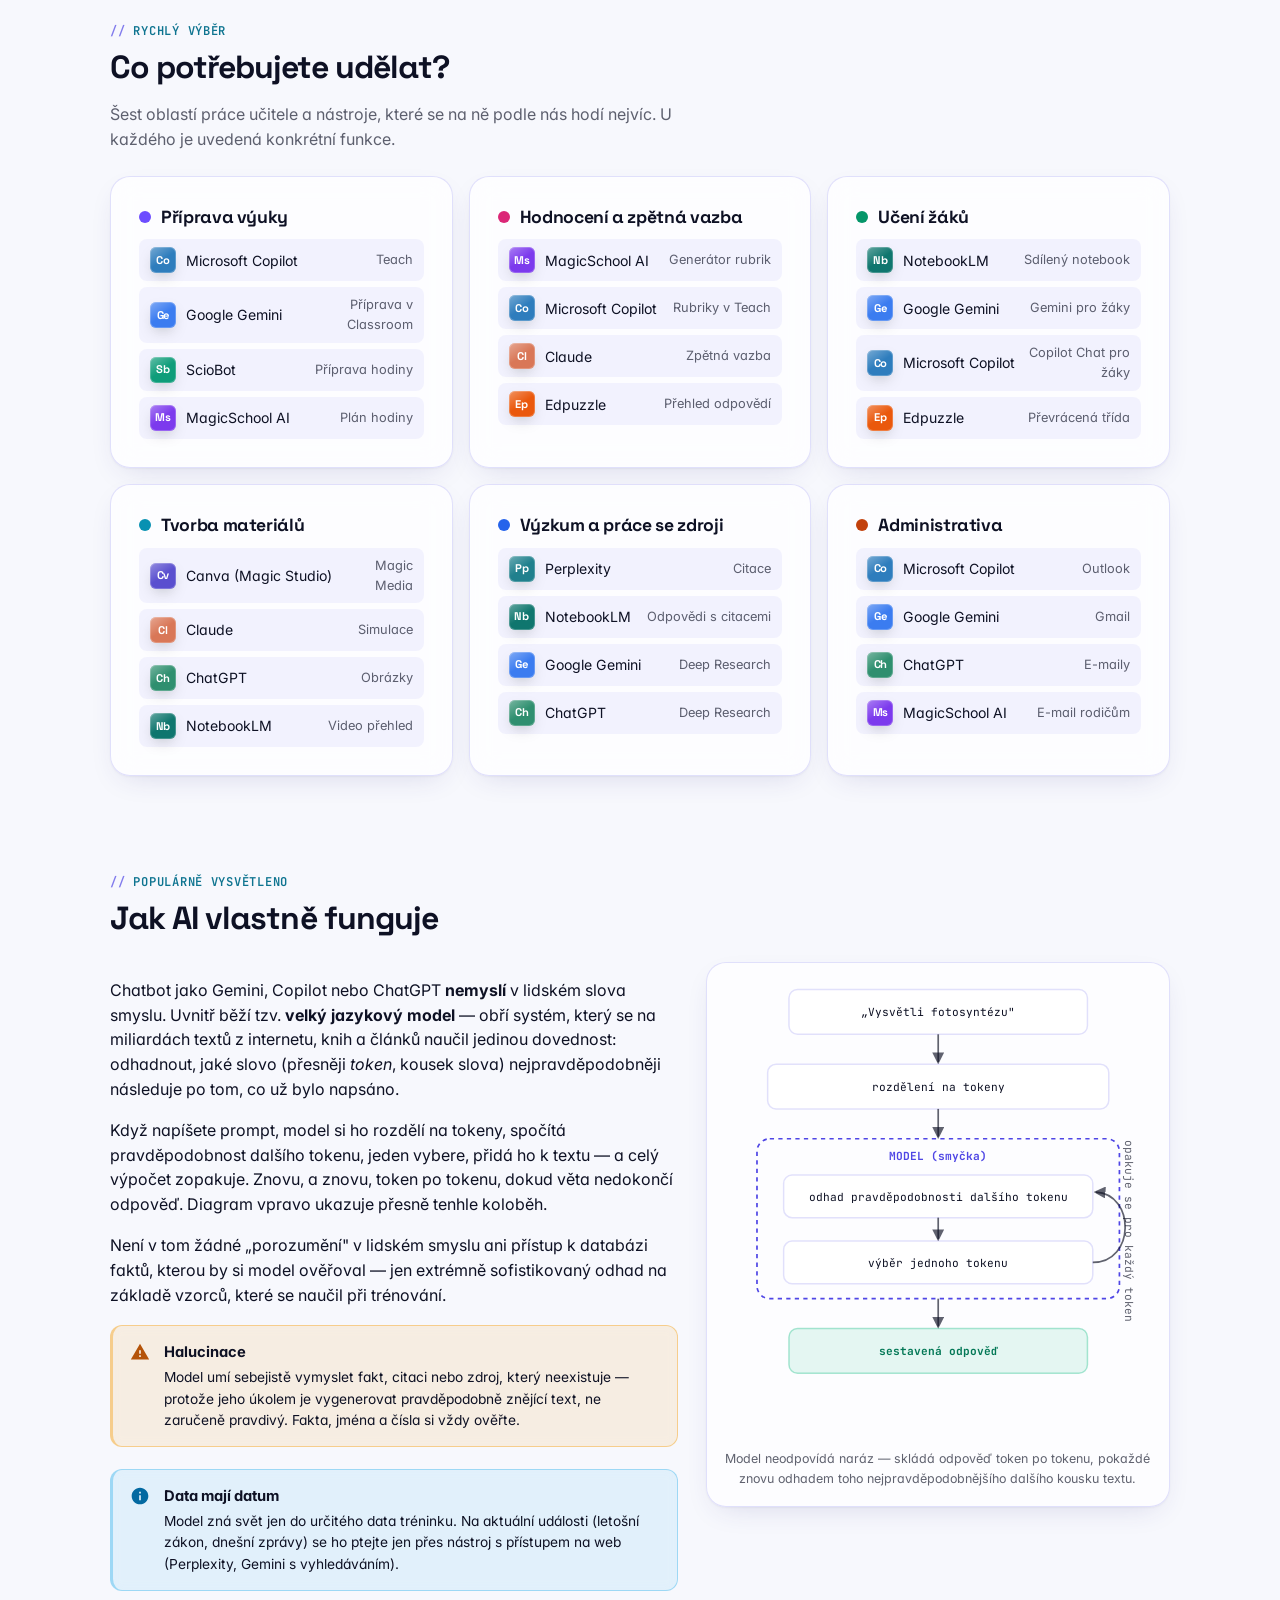
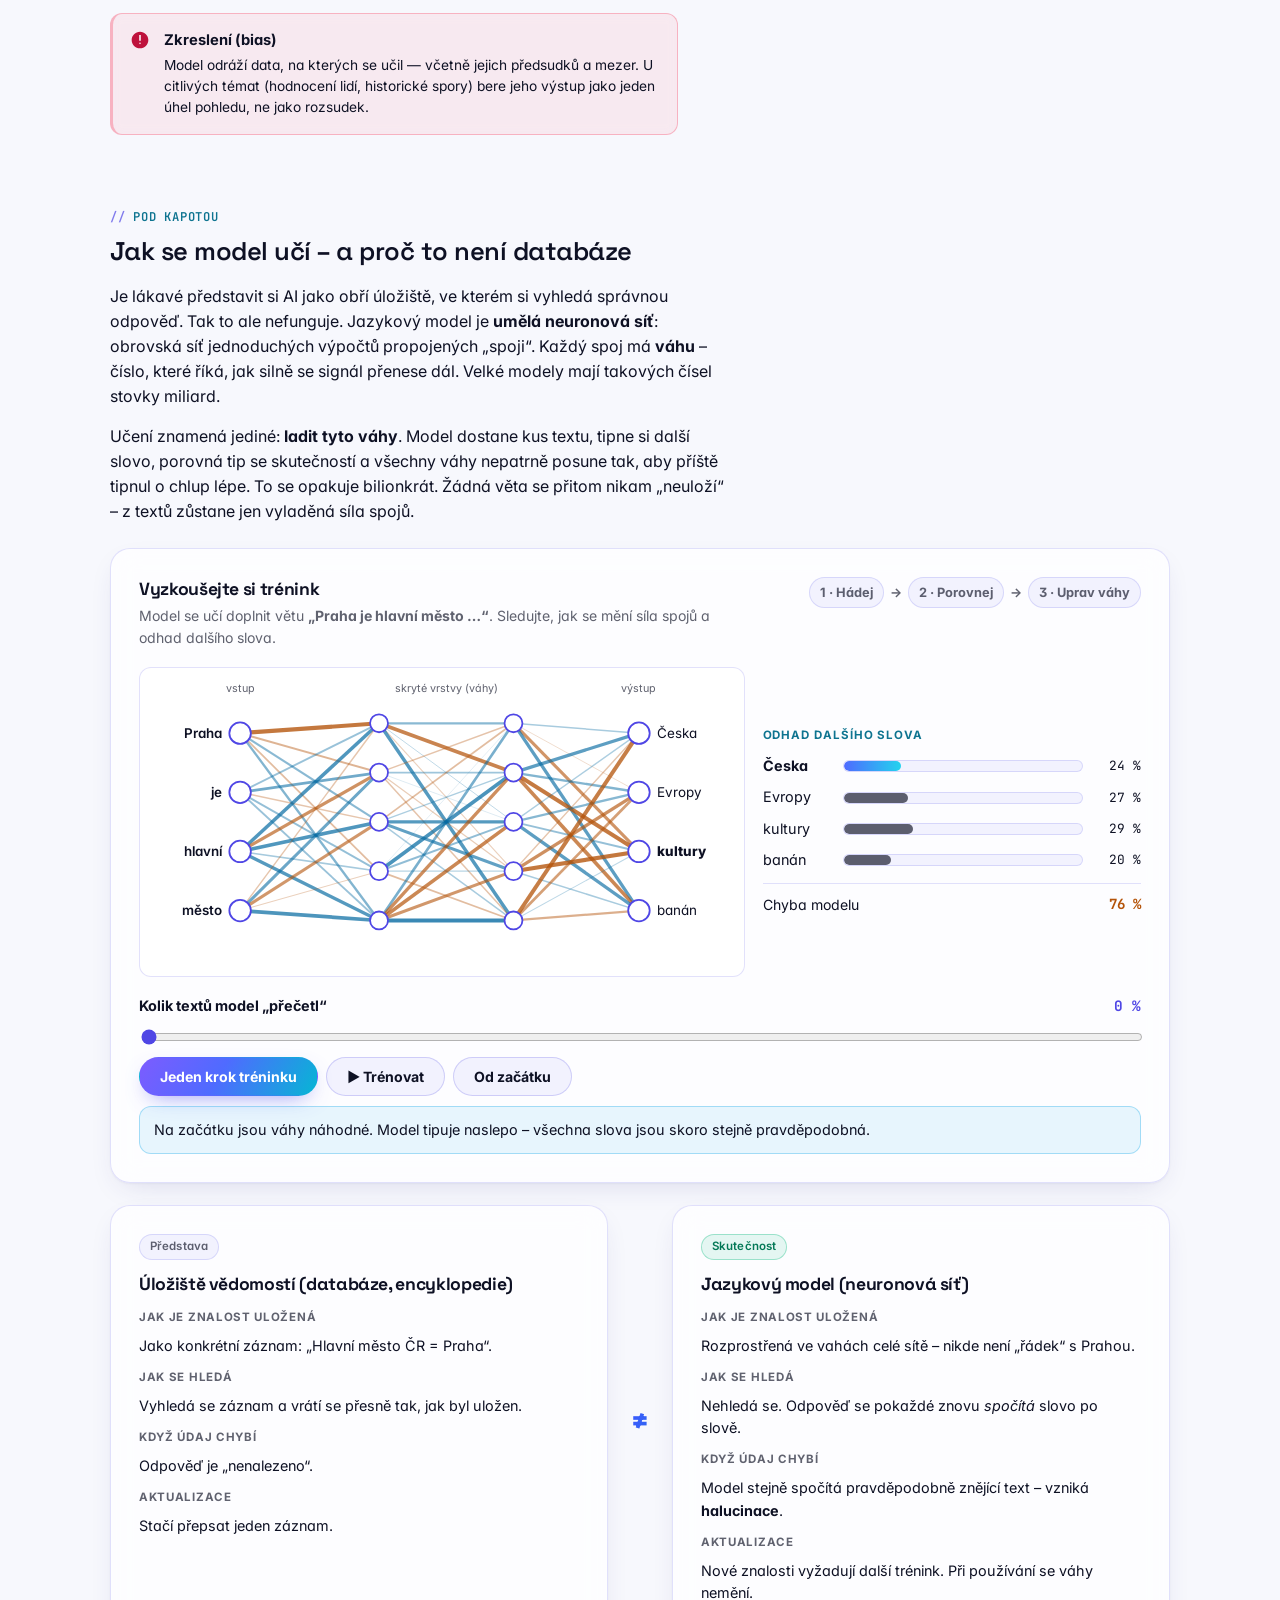
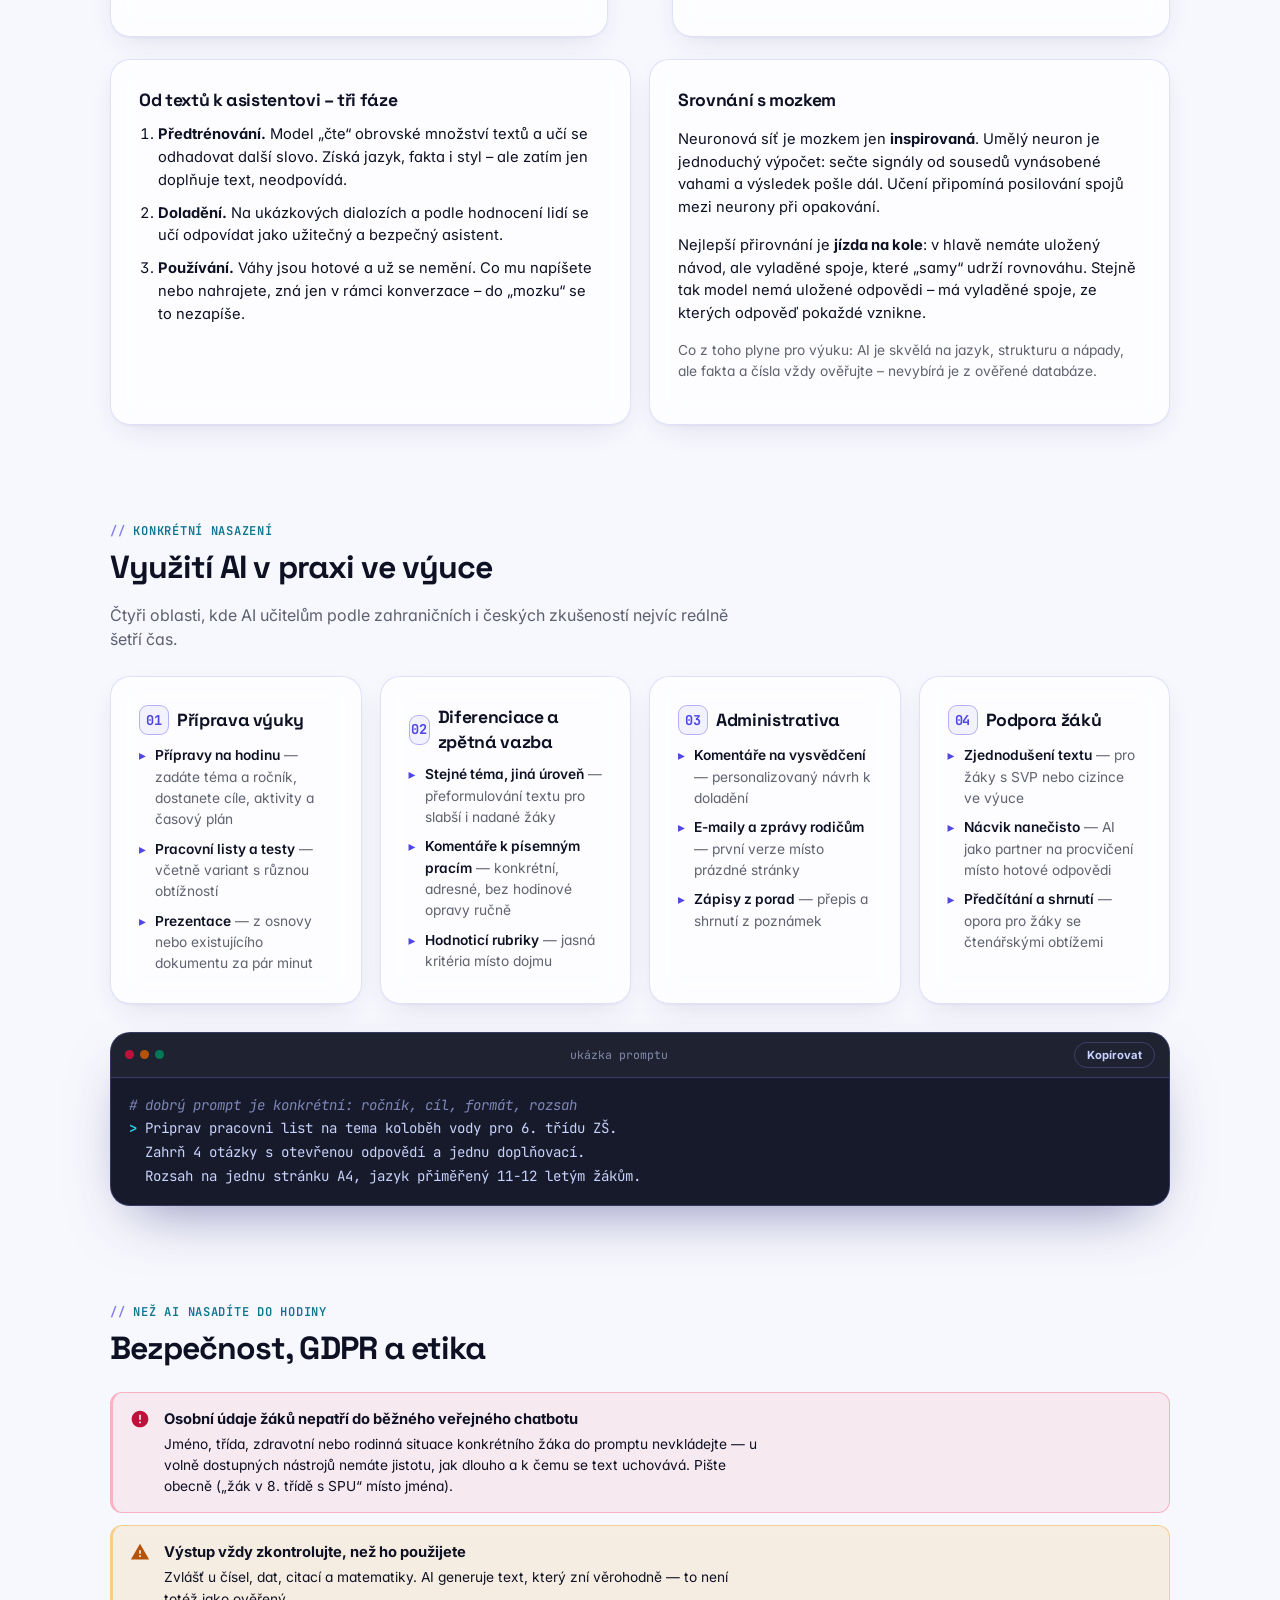
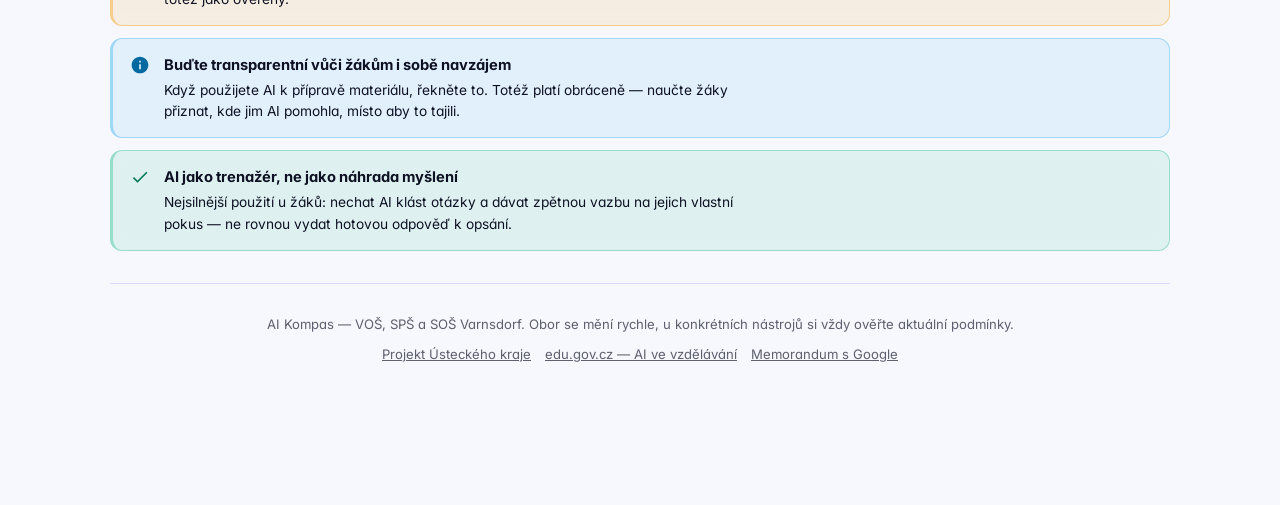
==== commit ac98858a: "Asistent 14.10.2026" ====
--- a/index.html
+++ b/index.html
@@ -18,6 +18,7 @@
     <span>AI Kompas<br><small>AI ambasador · VOŠ, SPŠ a SOŠ Varnsdorf</small></span>
   </a>
   <nav>
+    <a href="#asistent">Asistent</a>
     <a href="#projekt">Projekt kraje</a>
     <a href="#nastroje">Nástroje</a>
     <a href="#vyber">Co potřebuji</a>
@@ -56,6 +57,12 @@
   </section>
 
 
+  <section id="asistent" aria-labelledby="as-nadpis">
+    <div class="glass-panel asistent" id="asistent-app">
+      <noscript><p>Asistent potřebuje zapnutý JavaScript.</p></noscript>
+    </div>
+  </section>
+
   <section id="projekt">
     <div class="section-header">
       <h6>Ústecký kraj · Návrat do budoucnosti</h6>
@@ -354,6 +361,10 @@
 <script src="js/data.js"></script>
 <script src="js/dashboard.js"></script>
 <script src="js/uceni.js"></script>
+<script src="js/asistent-jadro.js"></script>
+<script src="js/asistent-mozek-pravidla.js"></script>
+<script src="js/asistent-mozek-api.js"></script>
+<script src="js/asistent-ui.js"></script>
 <script src="js/neural.js"></script>
 </body>
 </html>
--- a/css/style.css
+++ b/css/style.css
@@ -740,3 +740,99 @@
   .stat-tile .num { font-size: 1.55rem; }
   .hero .tagline { font-size: 0.72rem; }
 }
+
+/* =====================================================================
+   ASISTENT KOMPASU (chat s vyměnitelným „mozkem“)
+   ===================================================================== */
+.visually-hidden { position: absolute !important; width: 1px; height: 1px; overflow: hidden; clip: rect(0 0 0 0); white-space: nowrap; }
+section#asistent { margin-bottom: 72px; }
+.asistent { display: grid; gap: 14px; padding: clamp(18px, 3vw, 28px); }
+.as-head { display: flex; justify-content: space-between; align-items: flex-start; gap: 14px; flex-wrap: wrap; }
+.as-title { display: flex; gap: 14px; align-items: center; min-width: 0; }
+.as-title h2 { font-size: clamp(1.3rem, 1.1rem + 0.8vw, 1.7rem); margin: 0 0 2px; }
+.as-title p { margin: 0; font-size: 0.9rem; }
+.as-avatar {
+  width: 46px; height: 46px; border-radius: 14px; flex-shrink: 0; background: var(--grad);
+  display: grid; place-items: center; box-shadow: 0 10px 24px -10px rgba(99,102,241,0.8);
+}
+.as-avatar span { width: 14px; height: 14px; border-radius: 50%; background: #fff; box-shadow: 0 0 0 5px rgba(255,255,255,0.25); animation: pulse-core 2.8s ease-in-out infinite; }
+.as-tools { display: flex; gap: 8px; align-items: center; }
+.as-brain {
+  display: inline-flex; align-items: center; gap: 8px; font-family: var(--font-mono); font-size: 0.74rem; font-weight: 600;
+  padding: 6px 12px; border-radius: var(--r-full); border: 1px solid var(--border-hover); background: var(--panel-bg-solid); color: var(--muted);
+}
+.as-led { width: 8px; height: 8px; border-radius: 50%; background: var(--warning); box-shadow: 0 0 8px var(--warning); }
+.as-brain.is-ai .as-led { background: var(--success); box-shadow: 0 0 8px var(--success); }
+.as-icon {
+  width: 36px; height: 36px; border-radius: var(--r-full); display: grid; place-items: center; cursor: pointer;
+  background: var(--button-secondary-bg); border: 1px solid var(--button-secondary-border); color: var(--text);
+}
+.as-icon:hover, .as-icon[aria-expanded="true"] { border-color: var(--border-strong); color: var(--accent); }
+.as-icon svg { width: 18px; height: 18px; fill: currentColor; }
+
+.as-log {
+  position: relative; display: flex; flex-direction: column; gap: 12px; min-height: 180px; max-height: min(460px, 60vh); overflow-y: auto;
+  padding: 16px; border-radius: var(--r-md); background: var(--panel-bg-solid); border: 1px solid var(--border-hover);
+  scroll-behavior: smooth; overscroll-behavior: contain;
+}
+.as-msg { max-width: min(80ch, 88%); padding: 11px 15px; border-radius: 16px; font-size: 0.93rem; line-height: 1.55; overflow-wrap: anywhere; }
+.as-msg p { margin: 0 0 0.55em; max-width: none; }
+.as-msg p:last-child, .as-msg ul:last-child, .as-msg ol:last-child { margin-bottom: 0; }
+.as-msg ul, .as-msg ol { margin: 0 0 0.55em; padding-left: 1.2em; display: grid; gap: 4px; }
+.as-assistant { align-self: flex-start; background: var(--button-secondary-bg); border: 1px solid var(--border-hover); border-top-left-radius: 4px; }
+.as-user { align-self: flex-end; background: var(--grad); color: #fff; border-top-right-radius: 4px; box-shadow: 0 8px 20px -12px rgba(99,102,241,0.9); }
+.as-user p { color: #fff; }
+.as-msg.is-error { border-color: var(--danger-border); background: var(--danger-bg); }
+.as-note { margin-top: 8px; padding-top: 8px; border-top: 1px dashed var(--border-hover); font-size: 0.78rem; color: var(--muted); }
+.as-typing { display: inline-flex; gap: 5px; padding: 4px 2px; }
+.as-typing i { width: 7px; height: 7px; border-radius: 50%; background: var(--accent); opacity: .35; animation: as-dot 1s infinite ease-in-out; }
+.as-typing i:nth-child(2) { animation-delay: .15s; } .as-typing i:nth-child(3) { animation-delay: .3s; }
+@keyframes as-dot { 0%, 80%, 100% { opacity: .25; transform: translateY(0); } 40% { opacity: 1; transform: translateY(-3px); } }
+
+.as-suggest { display: flex; flex-wrap: wrap; gap: 8px; }
+.as-suggest:empty { display: none; }
+.as-chip {
+  font-family: var(--font-ui); font-size: 0.82rem; font-weight: 500; cursor: pointer; text-align: left;
+  padding: 7px 14px; border-radius: var(--r-full); border: 1px solid var(--border-hover); background: var(--panel-bg-solid); color: var(--text);
+}
+.as-chip:hover { border-color: var(--border-strong); color: var(--accent); }
+
+.as-input {
+  display: flex; gap: 8px; align-items: flex-end; padding: 6px 6px 6px 16px; border-radius: 18px;
+  background: var(--panel-bg-solid); border: 1px solid var(--border-strong); transition: box-shadow .2s;
+}
+.as-input:focus-within { box-shadow: 0 0 0 4px rgba(99,102,241,0.18); }
+.as-input textarea {
+  flex: 1; min-width: 0; resize: none; border: 0; outline: 0; background: transparent; color: var(--text);
+  font: inherit; font-size: 0.95rem; line-height: 1.5; padding: 8px 0; max-height: 160px;
+}
+.as-input textarea::placeholder { color: var(--muted); }
+.as-send {
+  width: 40px; height: 40px; flex-shrink: 0; border: 0; border-radius: 13px; cursor: pointer; display: grid; place-items: center;
+  background: var(--grad); color: #fff; box-shadow: 0 8px 18px -8px rgba(99,102,241,0.9);
+}
+.as-send:disabled { opacity: .5; cursor: wait; }
+.as-send svg { width: 18px; height: 18px; fill: currentColor; }
+.as-foot { margin: 0; font-size: 0.78rem; color: var(--muted); max-width: none; }
+
+.as-settings { display: grid; gap: 14px; padding: 16px; border-radius: var(--r-md); background: var(--panel-bg-solid); border: 1px solid var(--border-strong); }
+.as-brains { border: 0; padding: 0; margin: 0; display: grid; gap: 8px; }
+.as-brains legend, .as-field > span { font-family: var(--font-mono); font-size: 0.72rem; font-weight: 600; letter-spacing: 0.05em; text-transform: uppercase; color: var(--accent-soft); margin-bottom: 6px; }
+.as-brain-opt { display: flex; gap: 10px; align-items: flex-start; padding: 10px 12px; border-radius: var(--r-sm); border: 1px solid var(--border-hover); cursor: pointer; }
+.as-brain-opt:has(input:checked) { border-color: var(--accent); background: var(--button-secondary-bg); }
+.as-brain-opt input { margin-top: 4px; accent-color: var(--accent); }
+.as-brain-opt b { display: block; font-size: 0.9rem; }
+.as-brain-opt small { display: block; color: var(--muted); font-size: 0.8rem; }
+.as-field { display: grid; gap: 4px; }
+.as-field input, .as-field textarea {
+  font: inherit; font-size: 0.88rem; color: var(--text); background: var(--bg-top); padding: 9px 12px;
+  border-radius: var(--r-sm); border: 1px solid var(--border-hover); width: 100%;
+}
+.as-field input:focus, .as-field textarea:focus { outline: 2px solid var(--accent); outline-offset: 1px; }
+.as-field small { color: var(--muted); font-size: 0.78rem; }
+.as-actions { display: flex; gap: 10px; align-items: center; flex-wrap: wrap; }
+.as-saved { font-size: 0.85rem; color: var(--success); font-weight: 600; }
+@media (max-width: 560px) {
+  .as-msg { max-width: 94%; }
+  .as-title p { display: none; }
+}
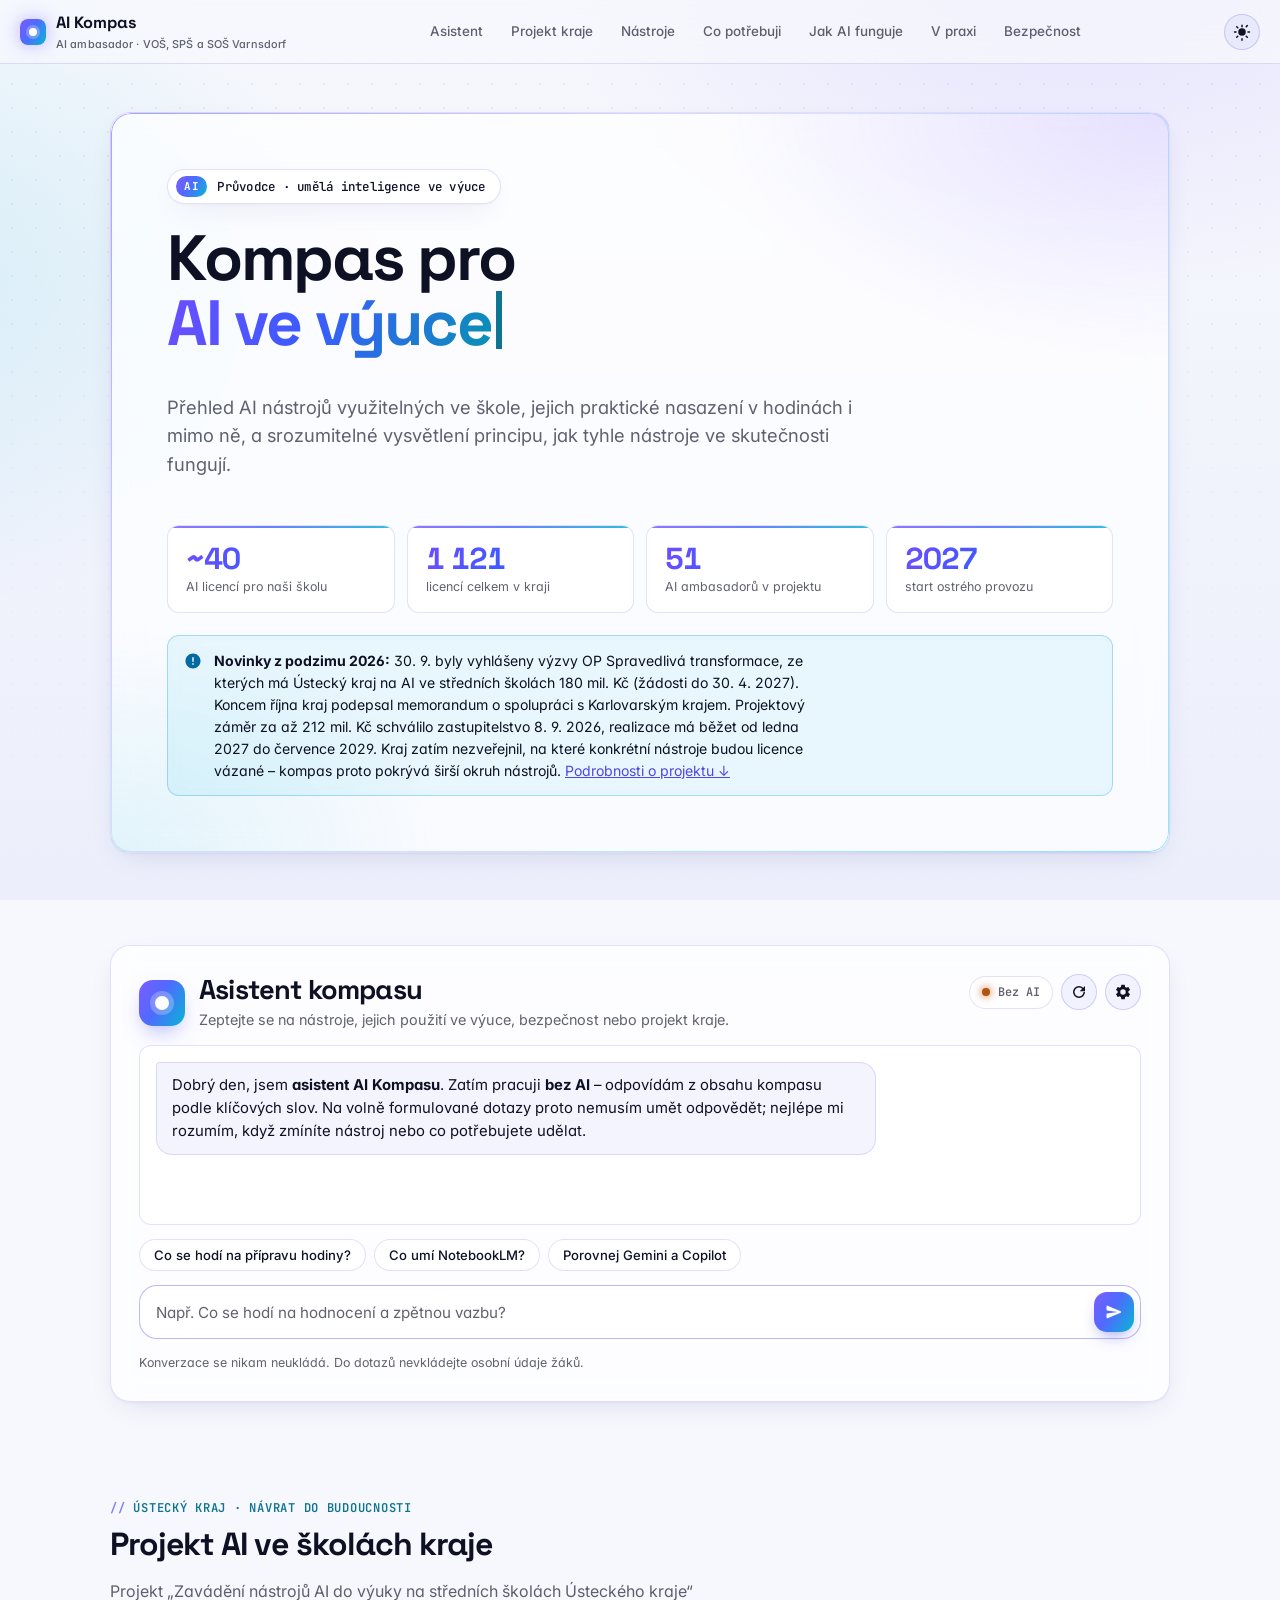
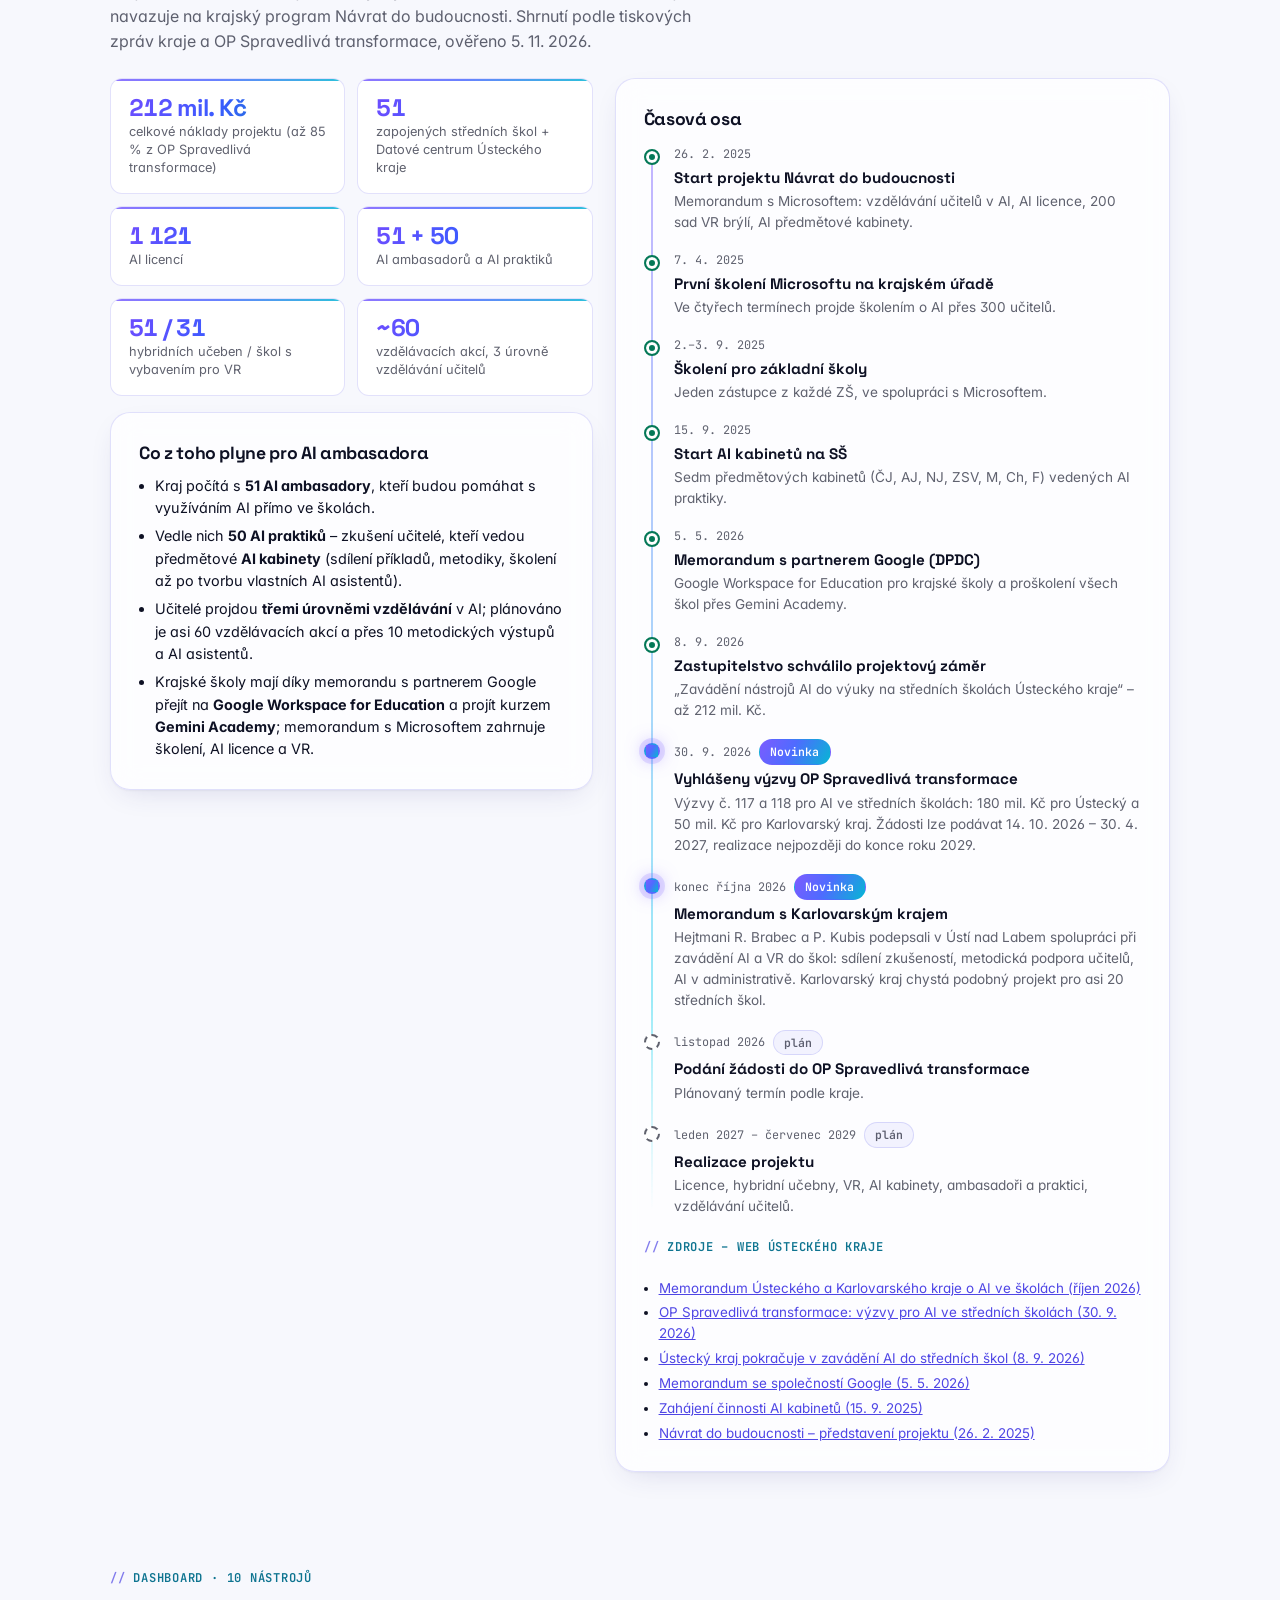
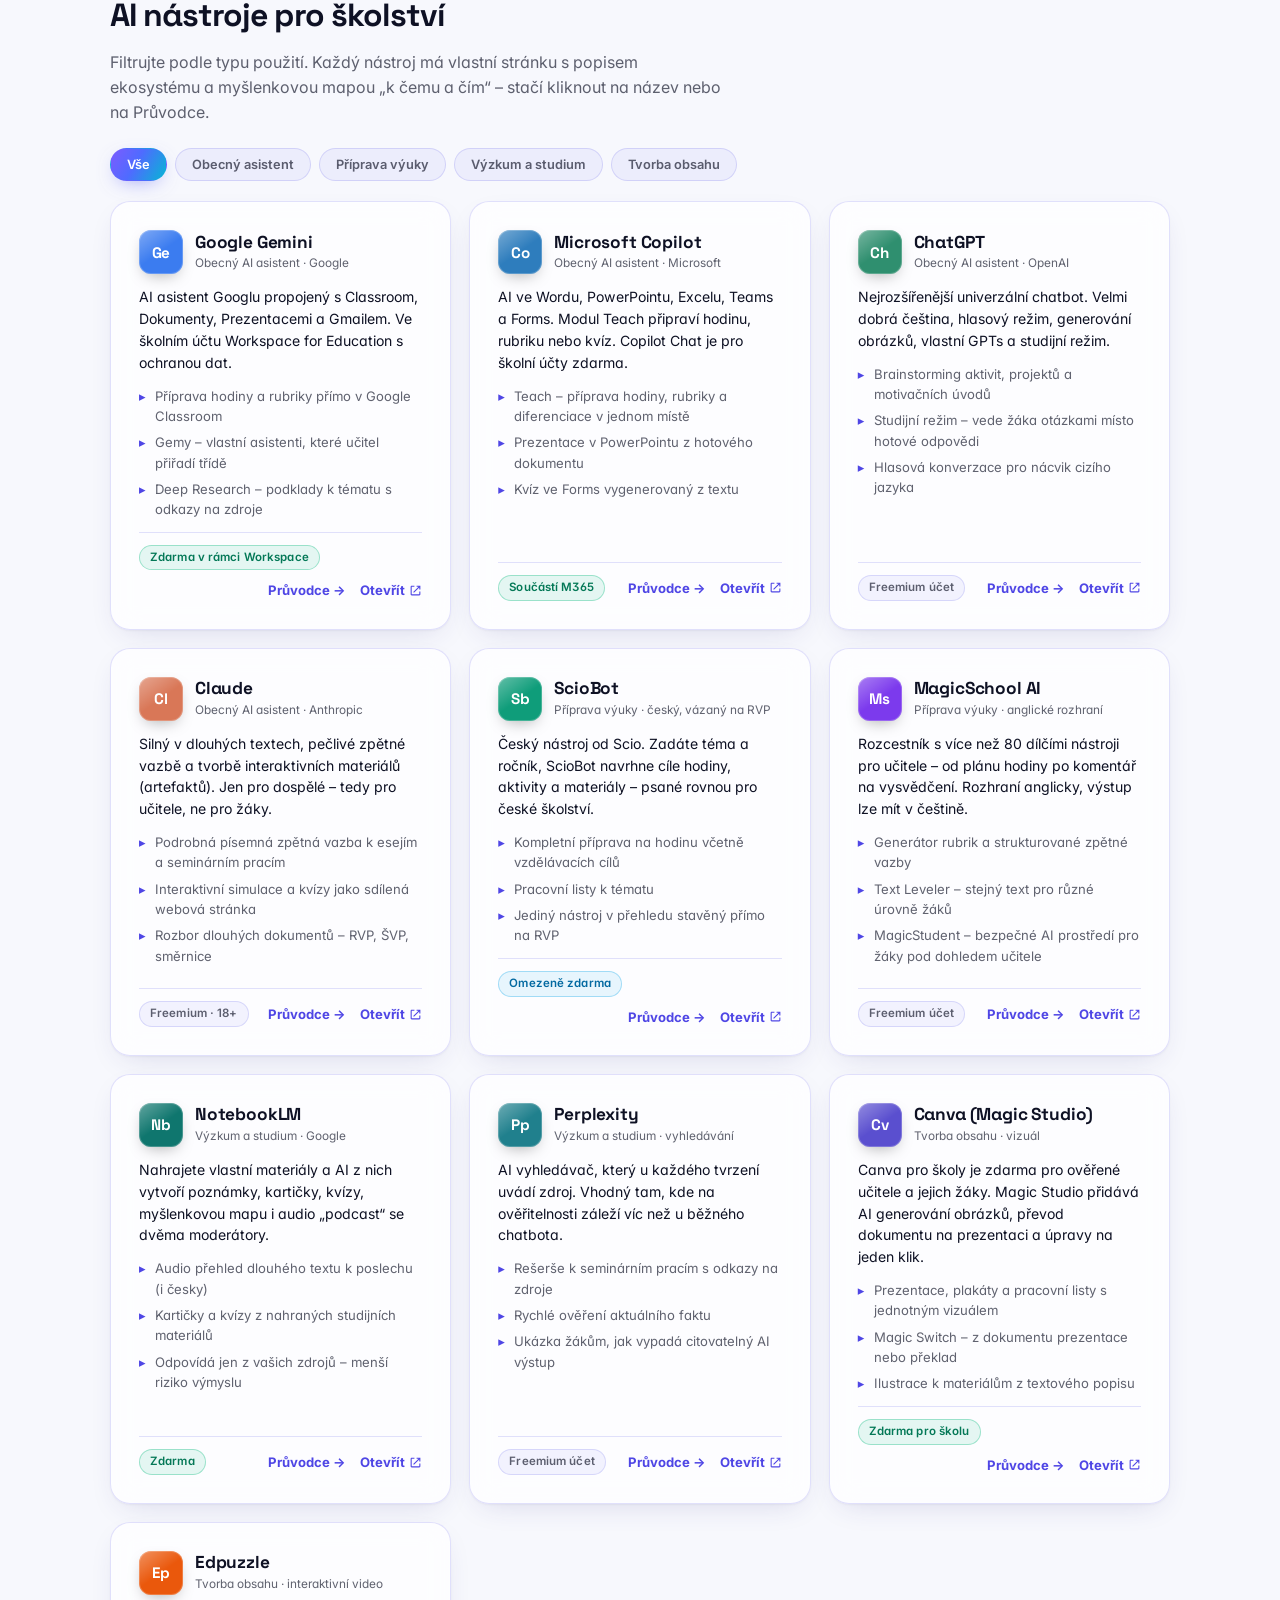
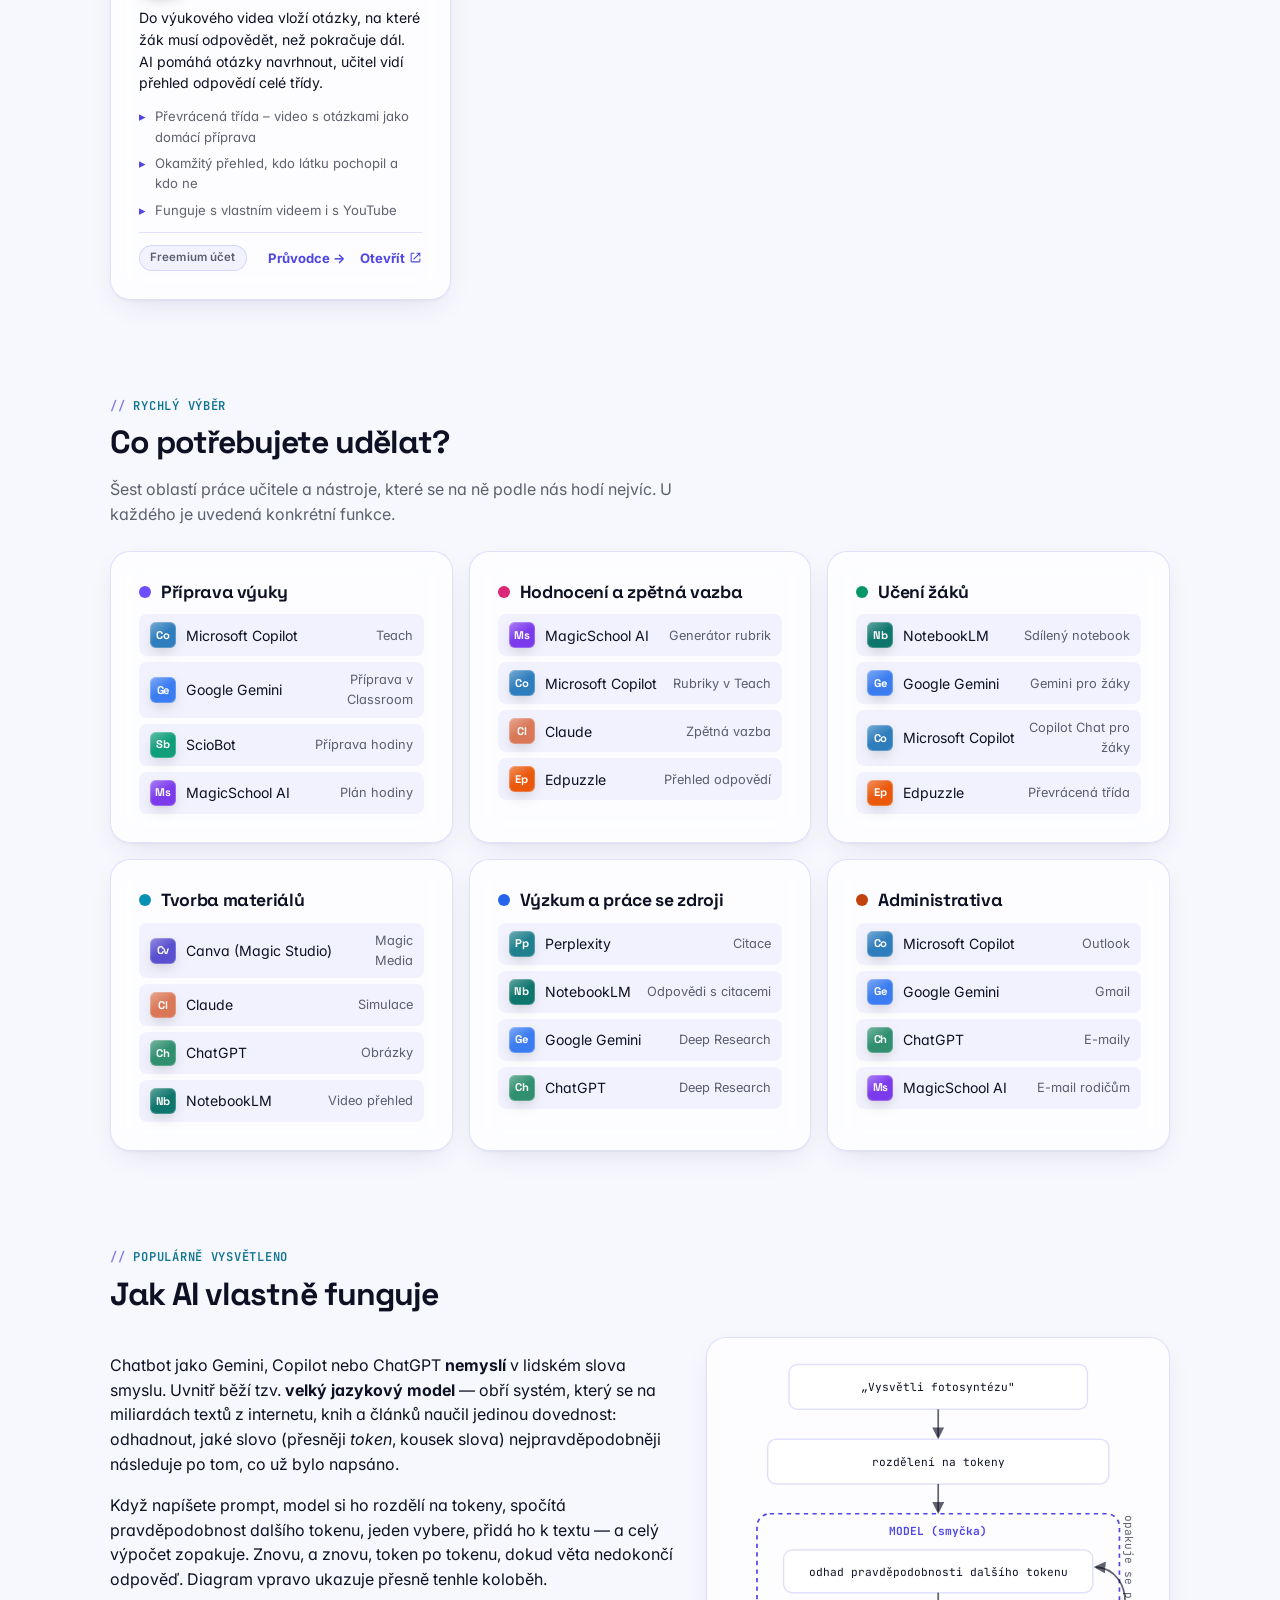
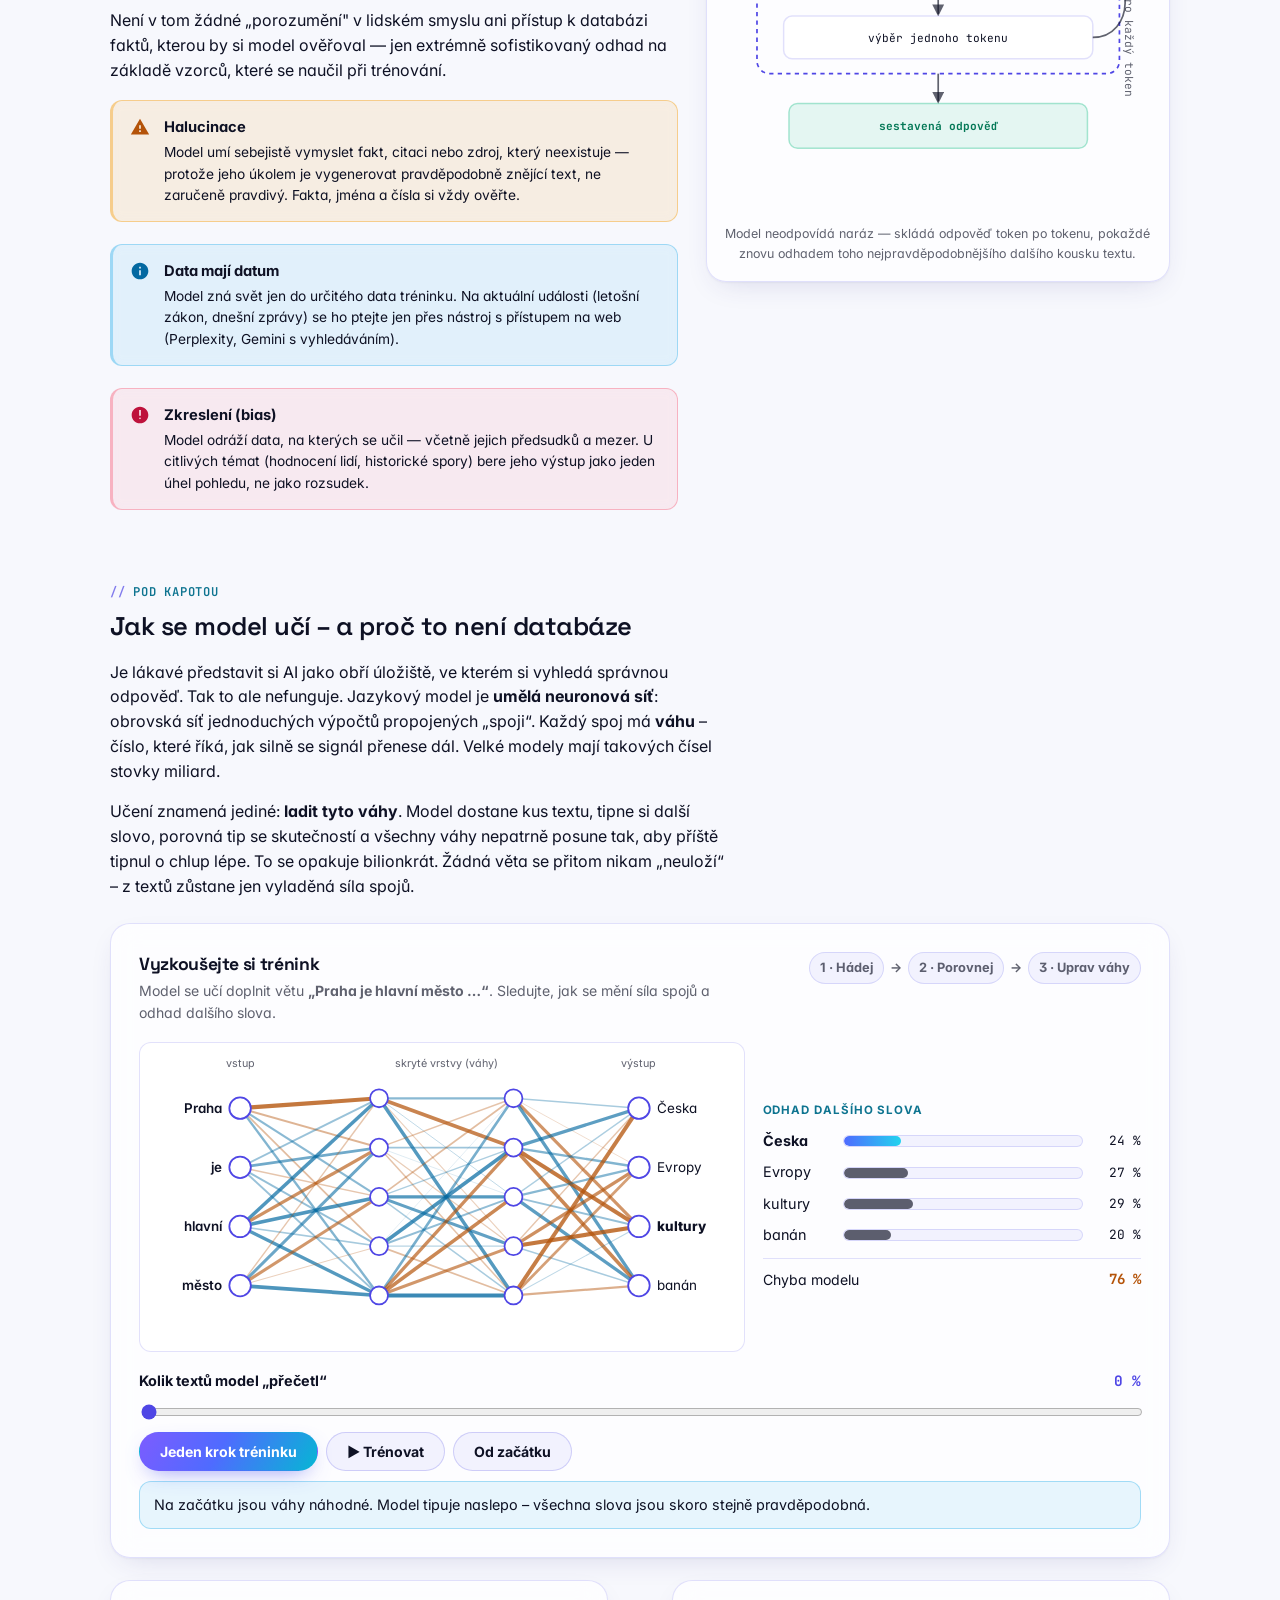
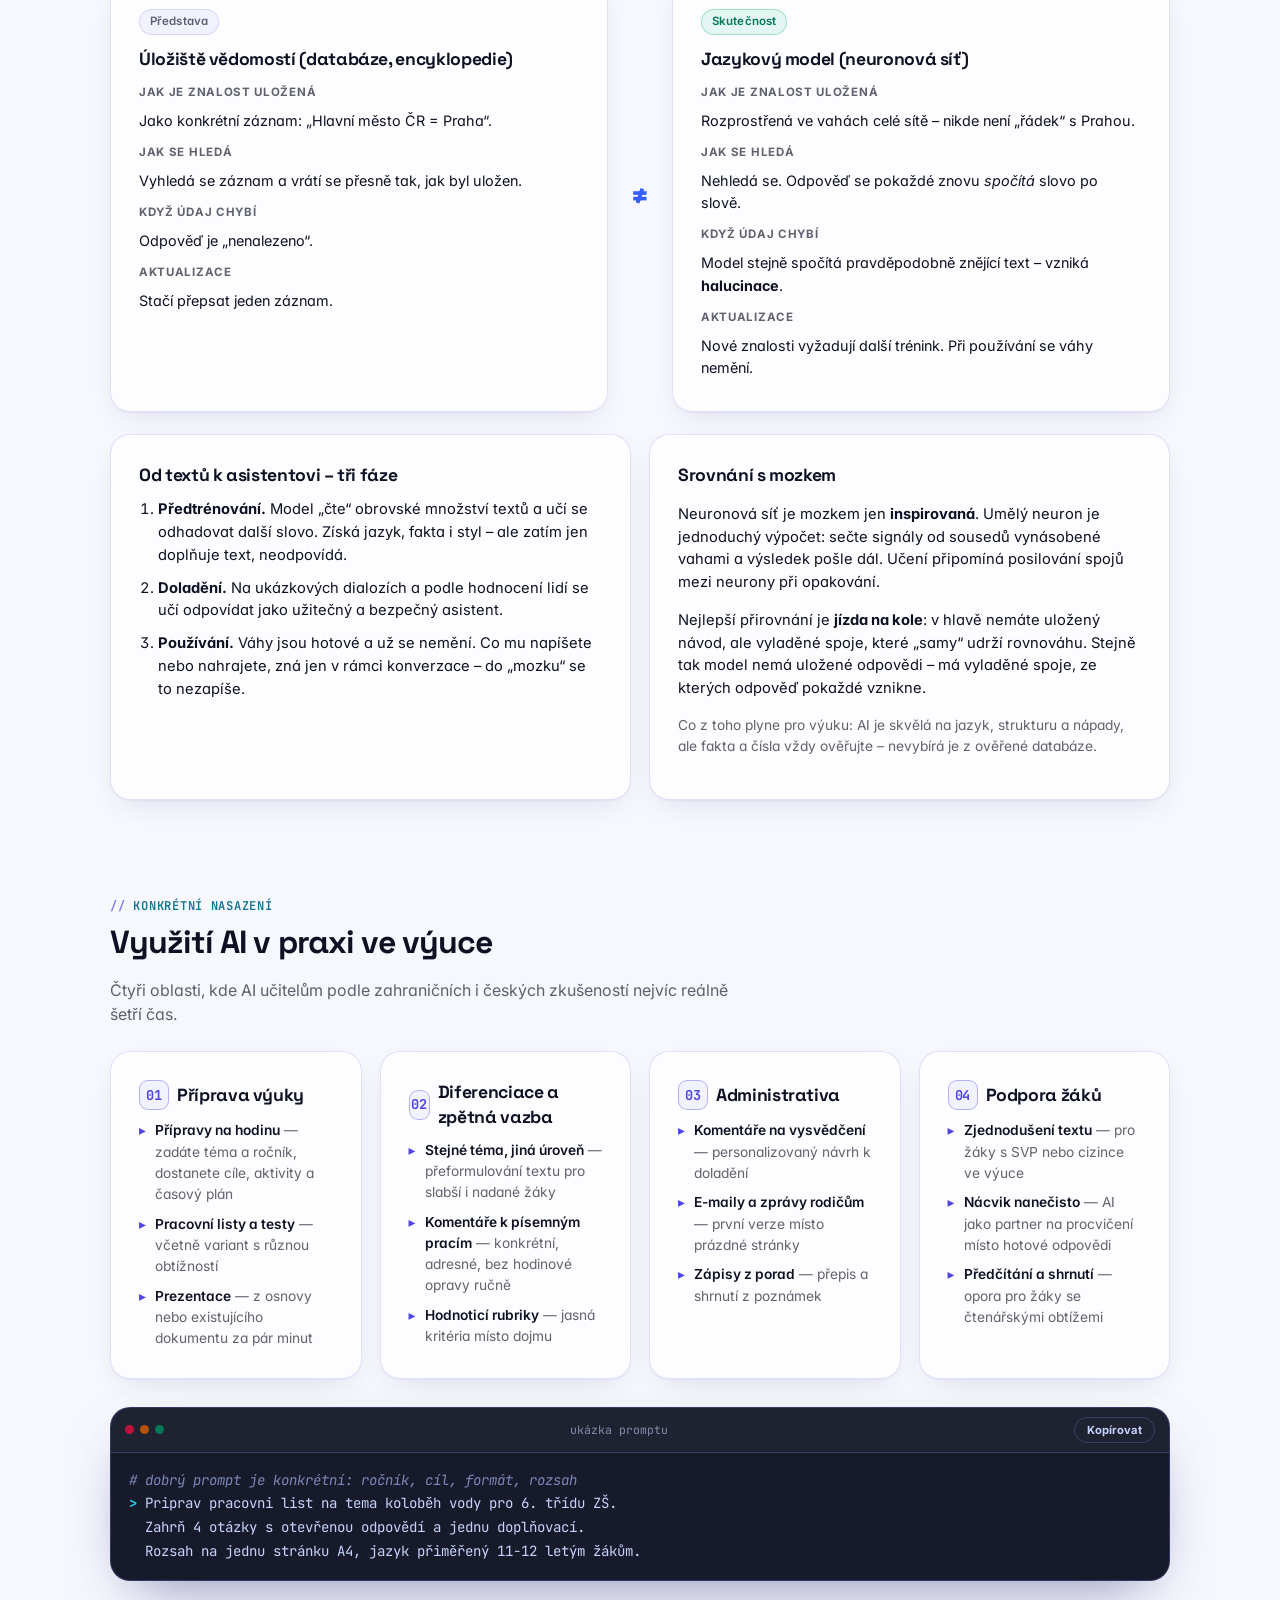
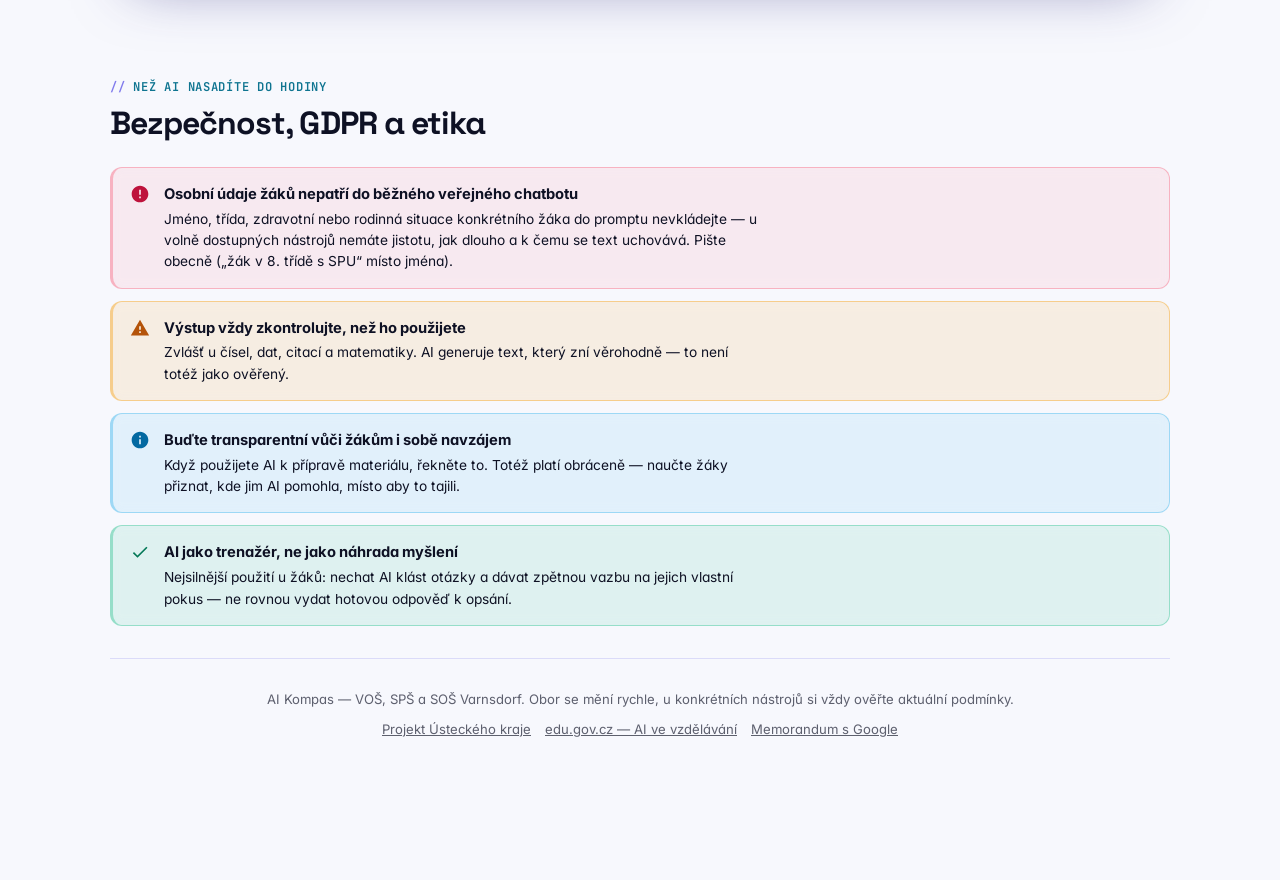
==== commit 23c9ac70: "Aktualizace 3.11.2026" ====
--- a/index.html
+++ b/index.html
@@ -51,7 +51,7 @@
 
       <div class="hero-note">
         <svg viewBox="0 0 24 24"><path d="M12 2C6.48 2 2 6.48 2 12s4.48 10 10 10 10-4.48 10-10S17.52 2 12 2zm1 15h-2v-2h2v2zm0-4h-2V7h2v6z"/></svg>
-        <p><strong>Novinka z 8. 9. 2026:</strong> zastupitelstvo Ústeckého kraje schválilo projektový záměr za až 212 mil. Kč, žádost do OP Spravedlivá transformace půjde v listopadu 2026 a realizace má běžet od ledna 2027 do července 2029. Kraj zatím nezveřejnil, na které konkrétní nástroje budou licence vázané – kompas proto pokrývá širší okruh nástrojů. <a href="#projekt">Podrobnosti o projektu ↓</a></p>
+        <p><strong>Novinky z podzimu 2026:</strong> 30. 9. byly vyhlášeny výzvy OP Spravedlivá transformace, ze kterých má Ústecký kraj na AI ve středních školách 180 mil. Kč (žádosti do 30. 4. 2027). Koncem října kraj podepsal memorandum o spolupráci s Karlovarským krajem. Projektový záměr za až 212 mil. Kč schválilo zastupitelstvo 8. 9. 2026, realizace má běžet od ledna 2027 do července 2029. Kraj zatím nezveřejnil, na které konkrétní nástroje budou licence vázané – kompas proto pokrývá širší okruh nástrojů. <a href="#projekt">Podrobnosti o projektu ↓</a></p>
       </div>
     </div>
   </section>
@@ -67,7 +67,7 @@
     <div class="section-header">
       <h6>Ústecký kraj · Návrat do budoucnosti</h6>
       <h2>Projekt AI ve školách kraje</h2>
-      <p class="muted">Projekt „Zavádění nástrojů AI do výuky na středních školách Ústeckého kraje“ navazuje na krajský program Návrat do budoucnosti. Shrnutí podle tiskových zpráv kraje, ověřeno 13. 10. 2026.</p>
+      <p class="muted">Projekt „Zavádění nástrojů AI do výuky na středních školách Ústeckého kraje“ navazuje na krajský program Návrat do budoucnosti. Shrnutí podle tiskových zpráv kraje a OP Spravedlivá transformace, ověřeno 5. 11. 2026.</p>
     </div>
     <div class="proj-grid">
       <div>
